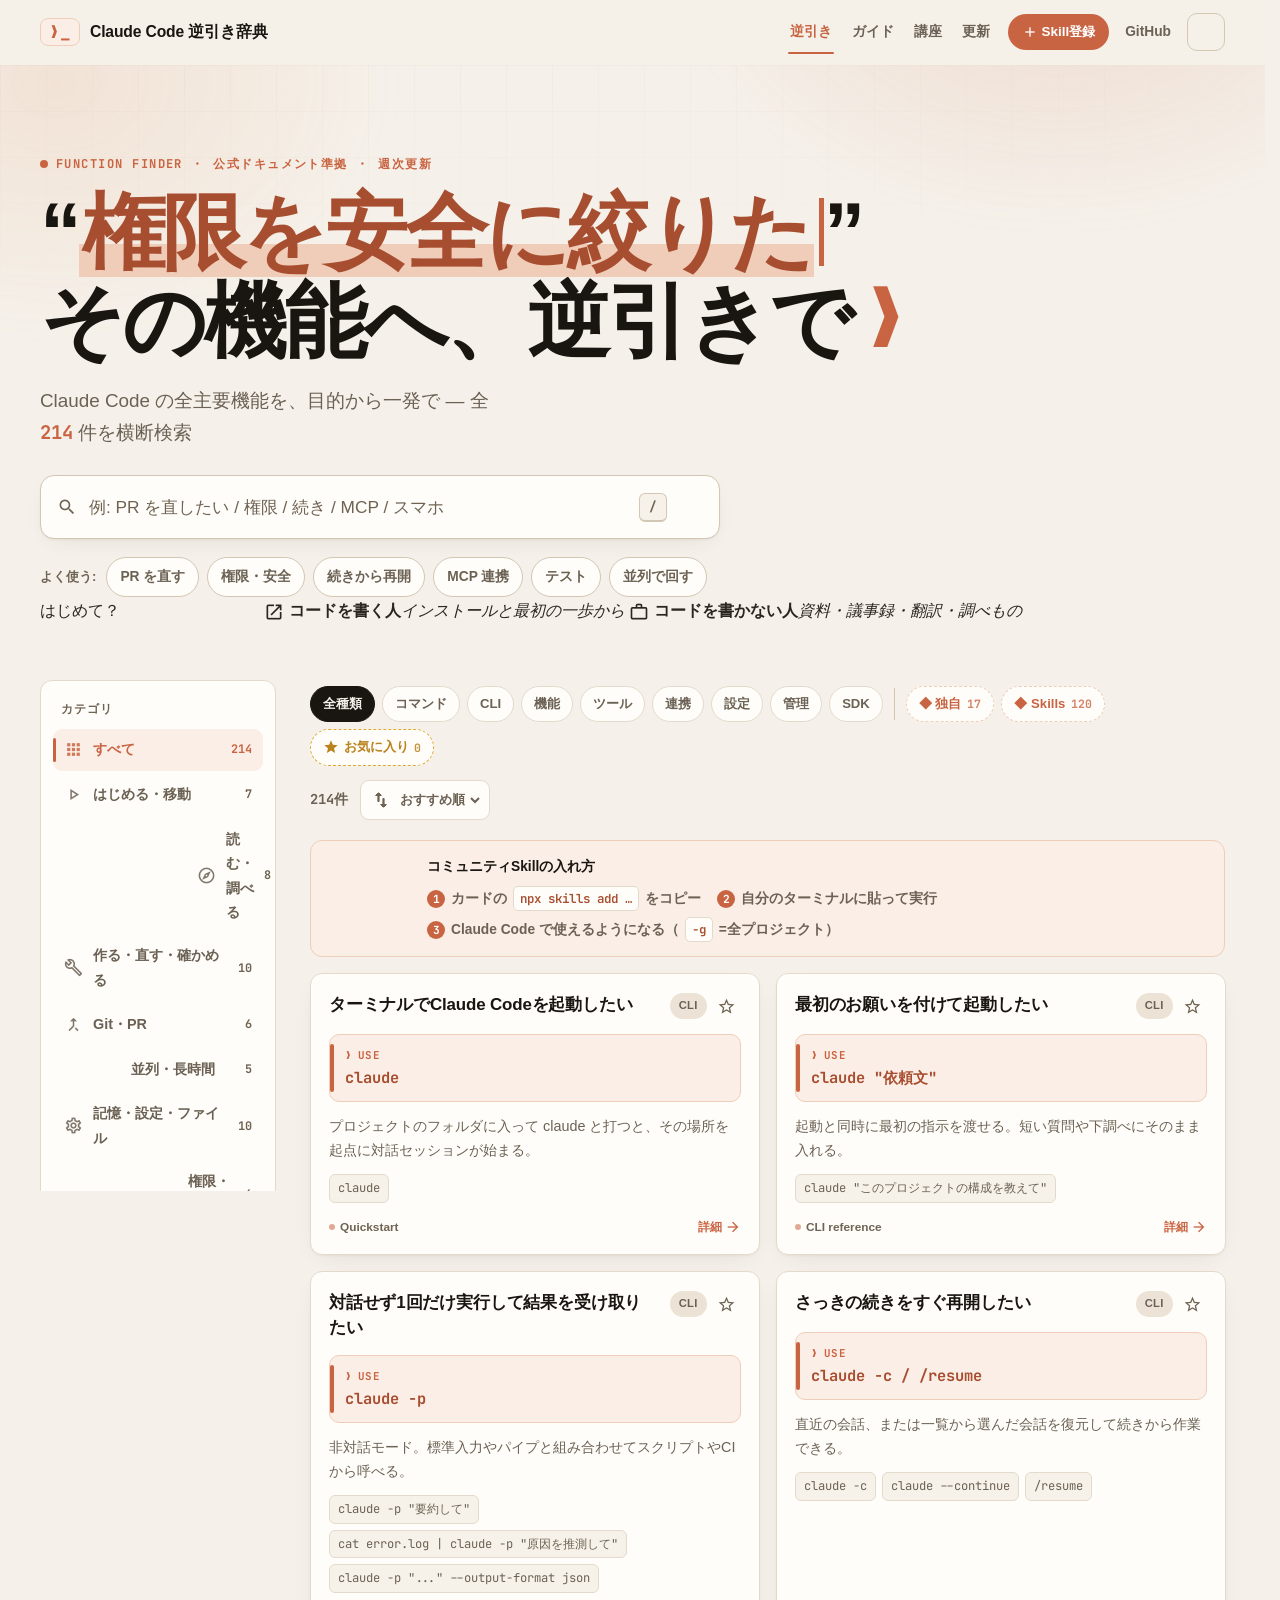
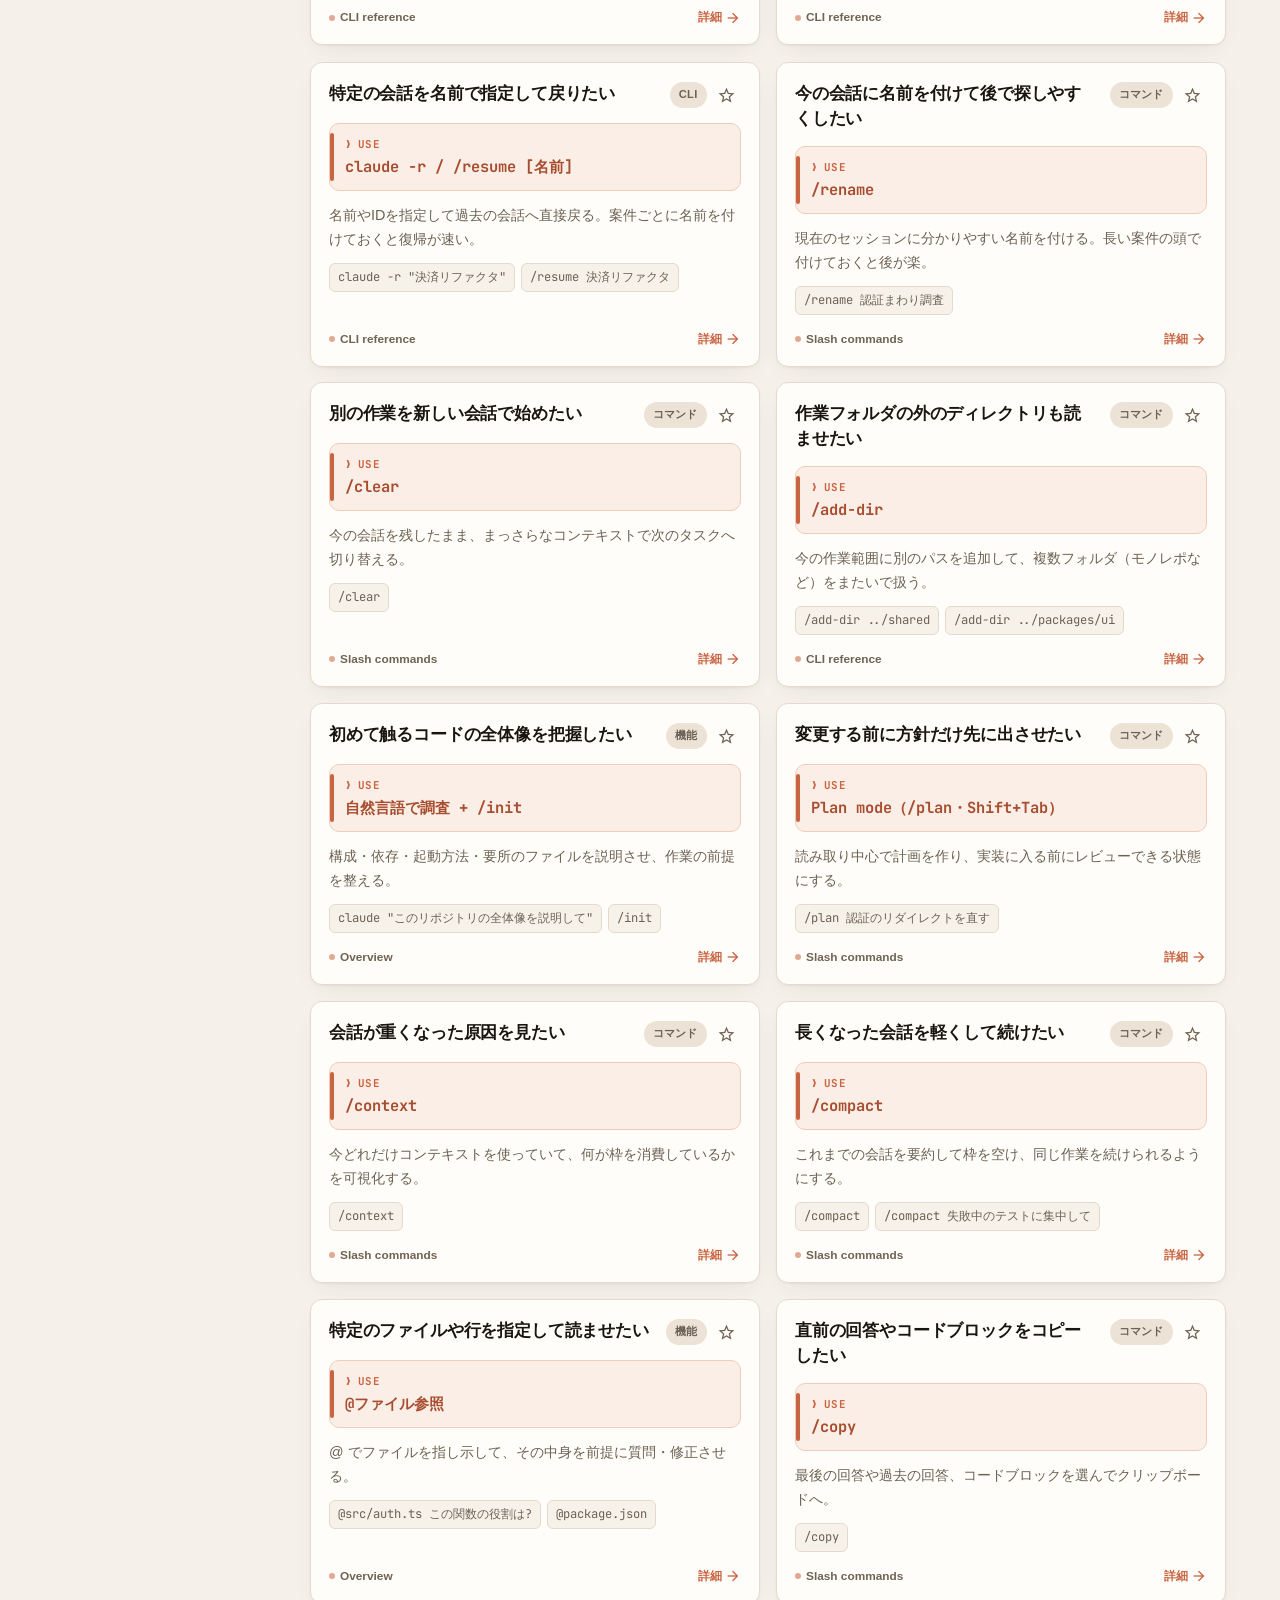
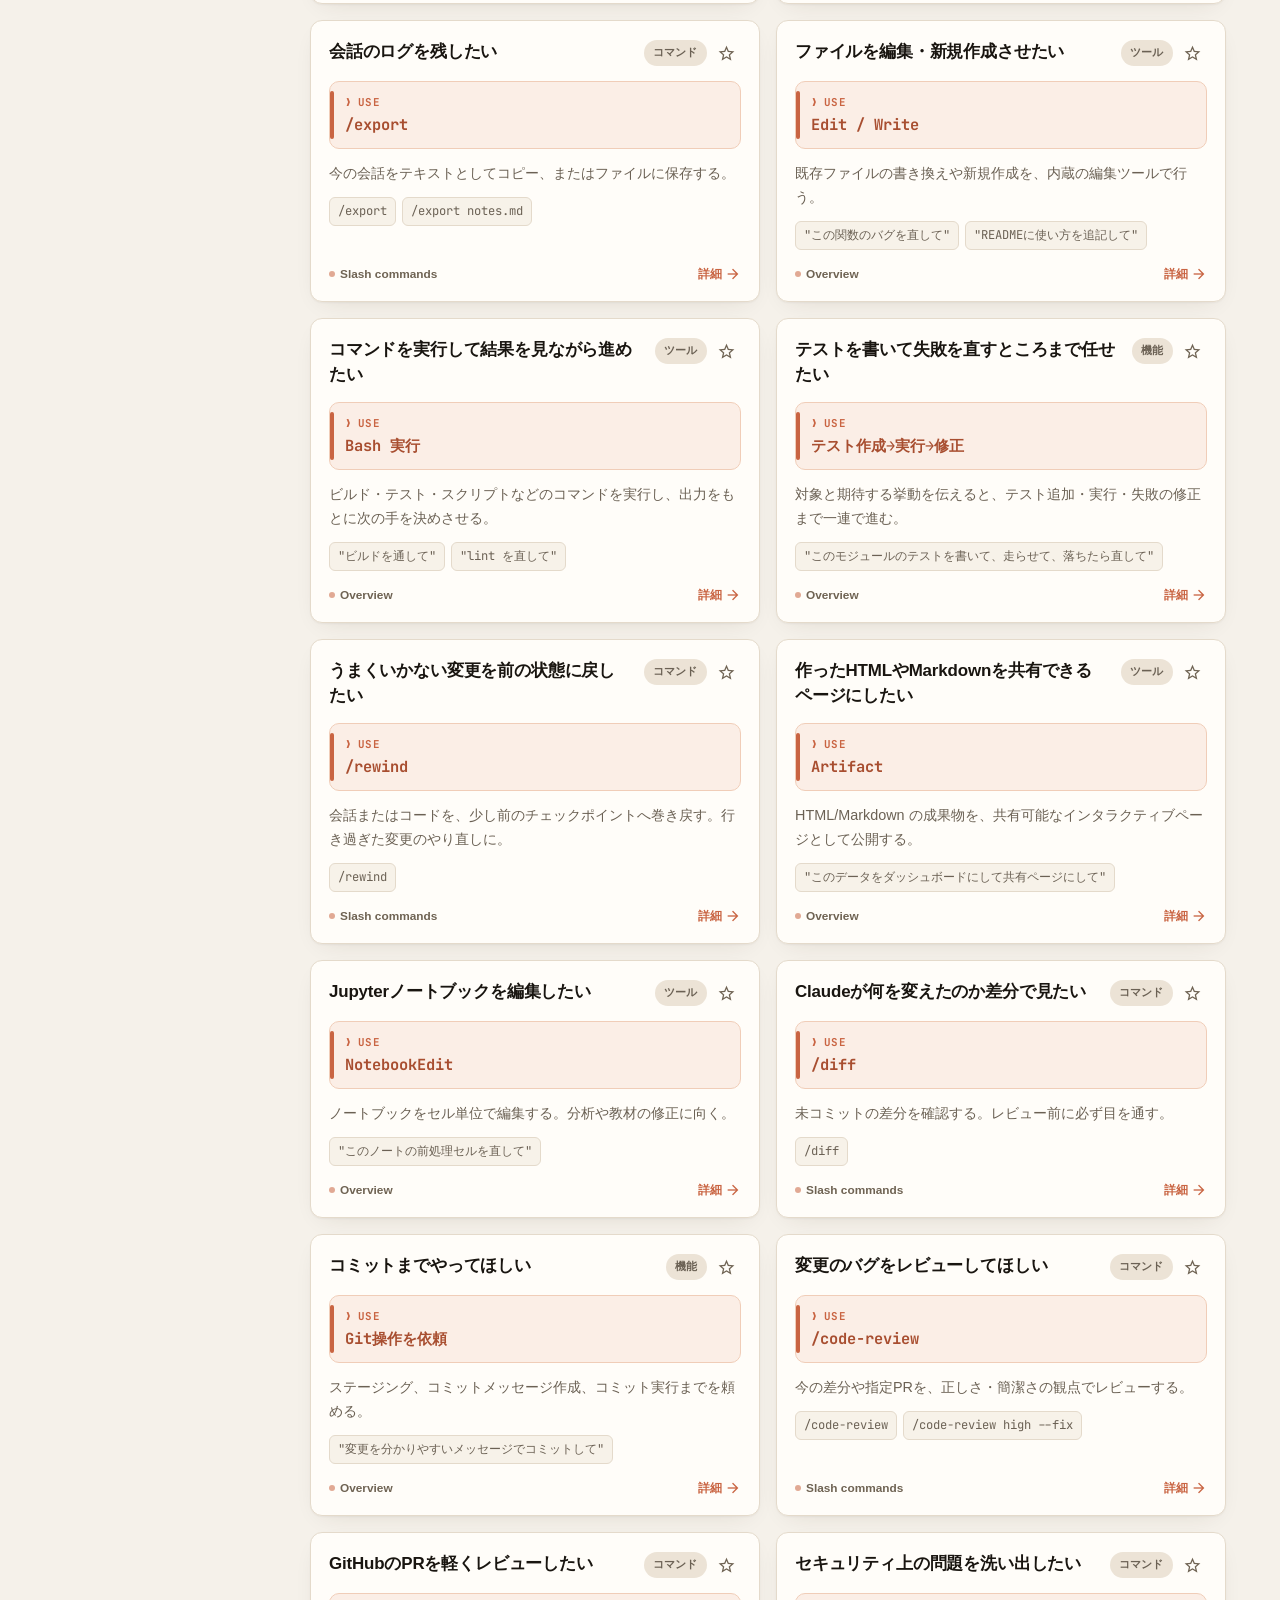
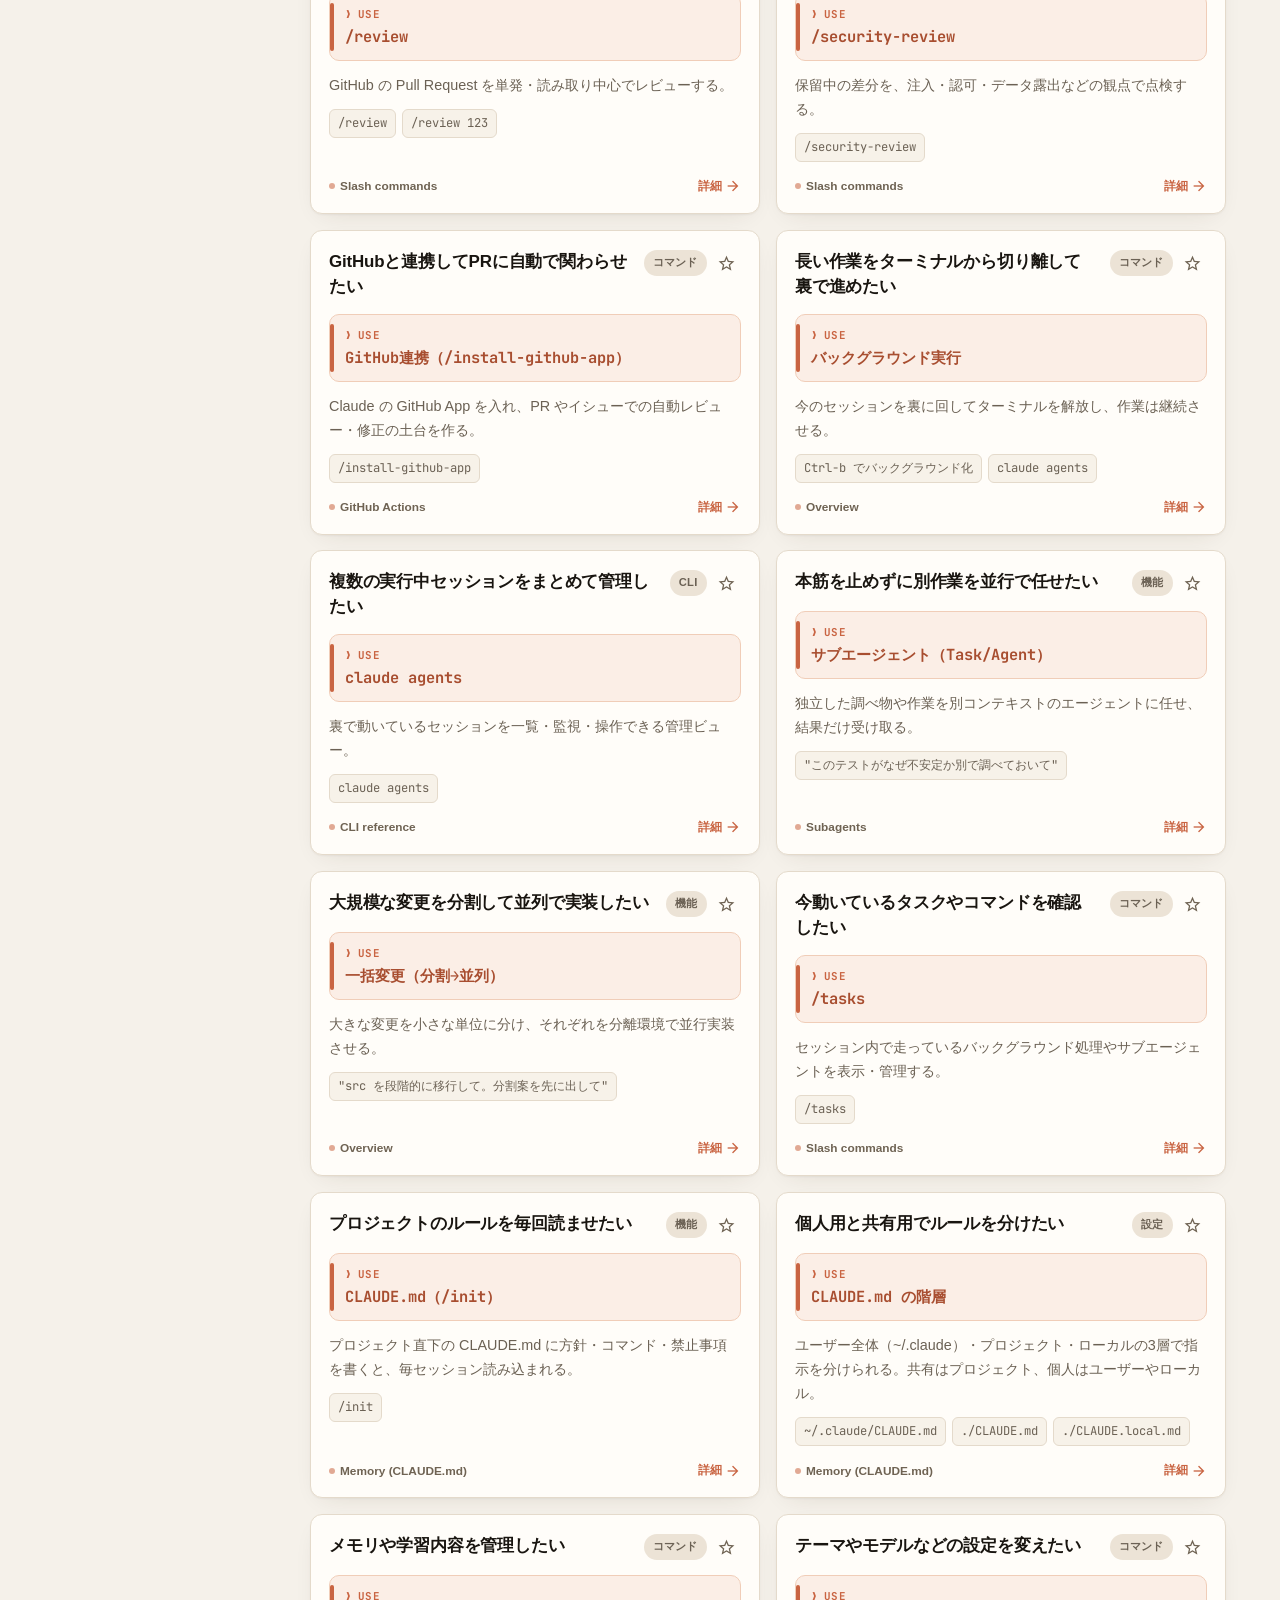
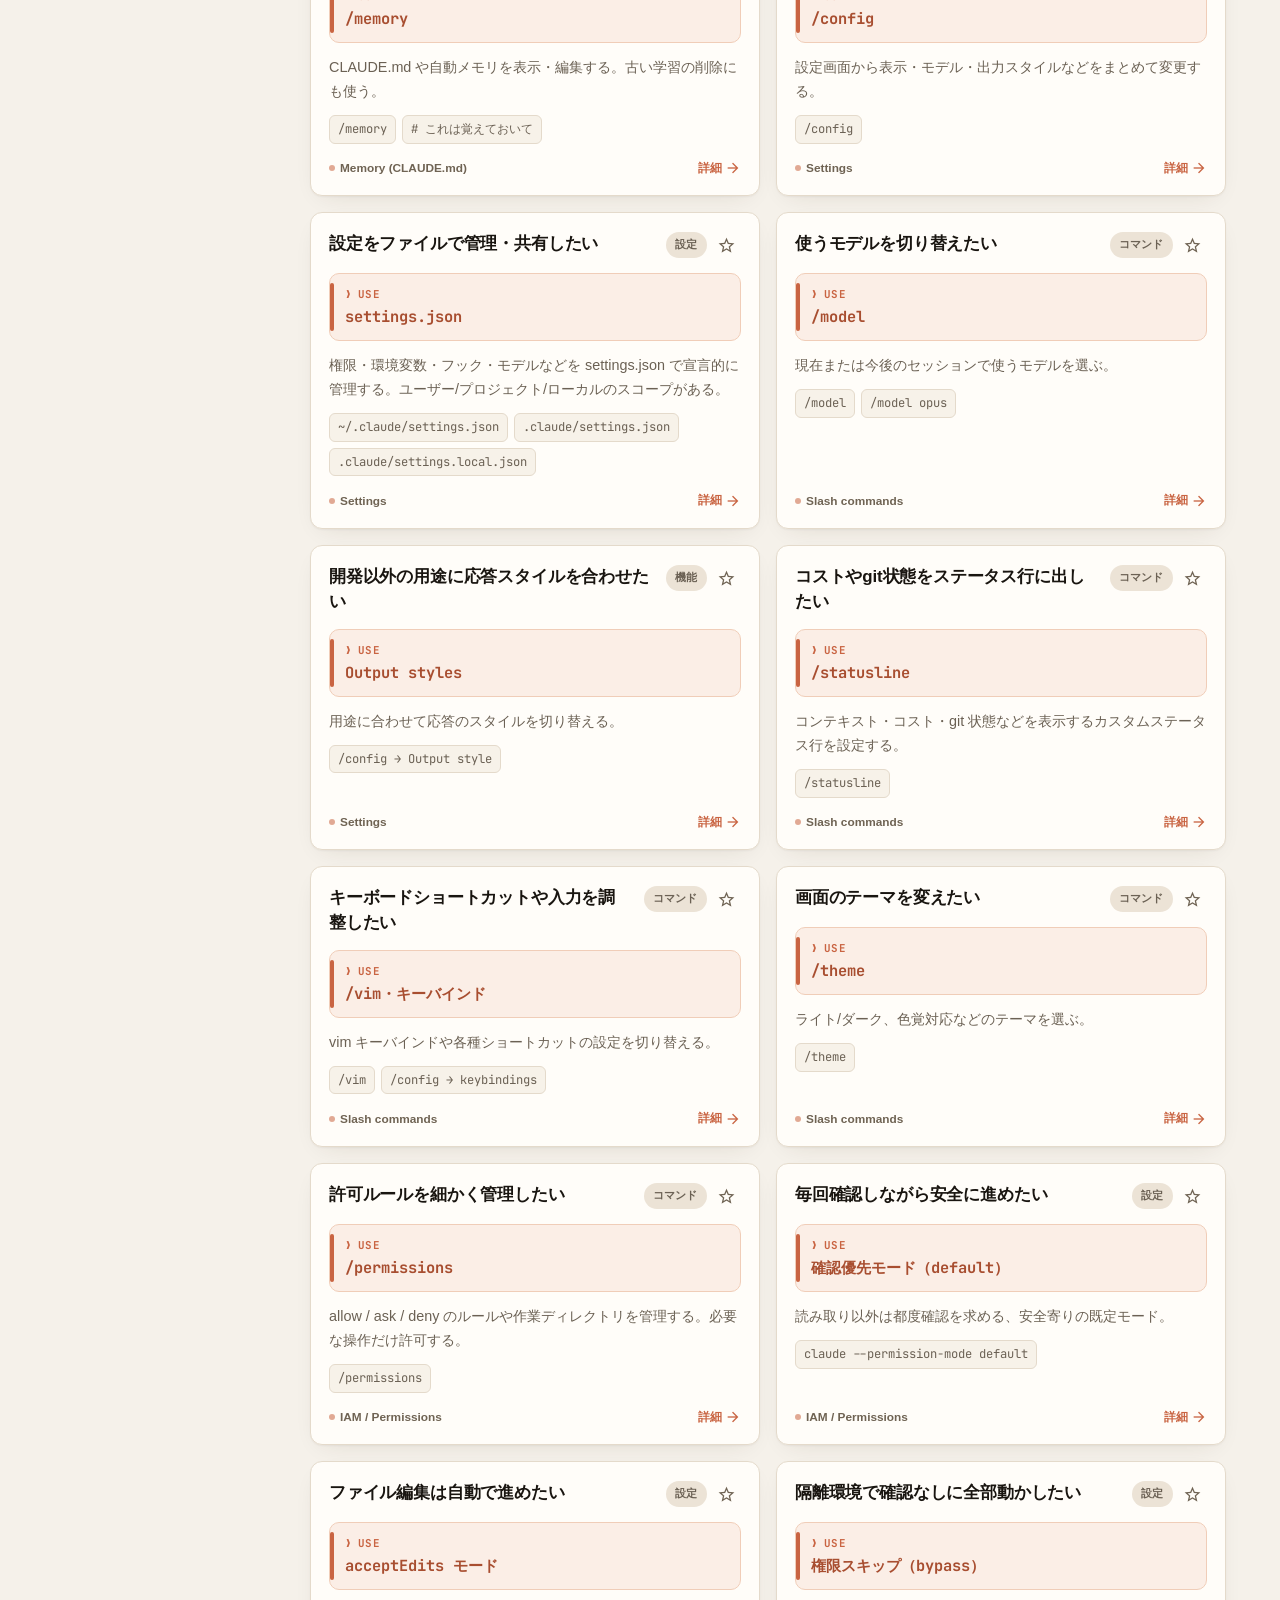
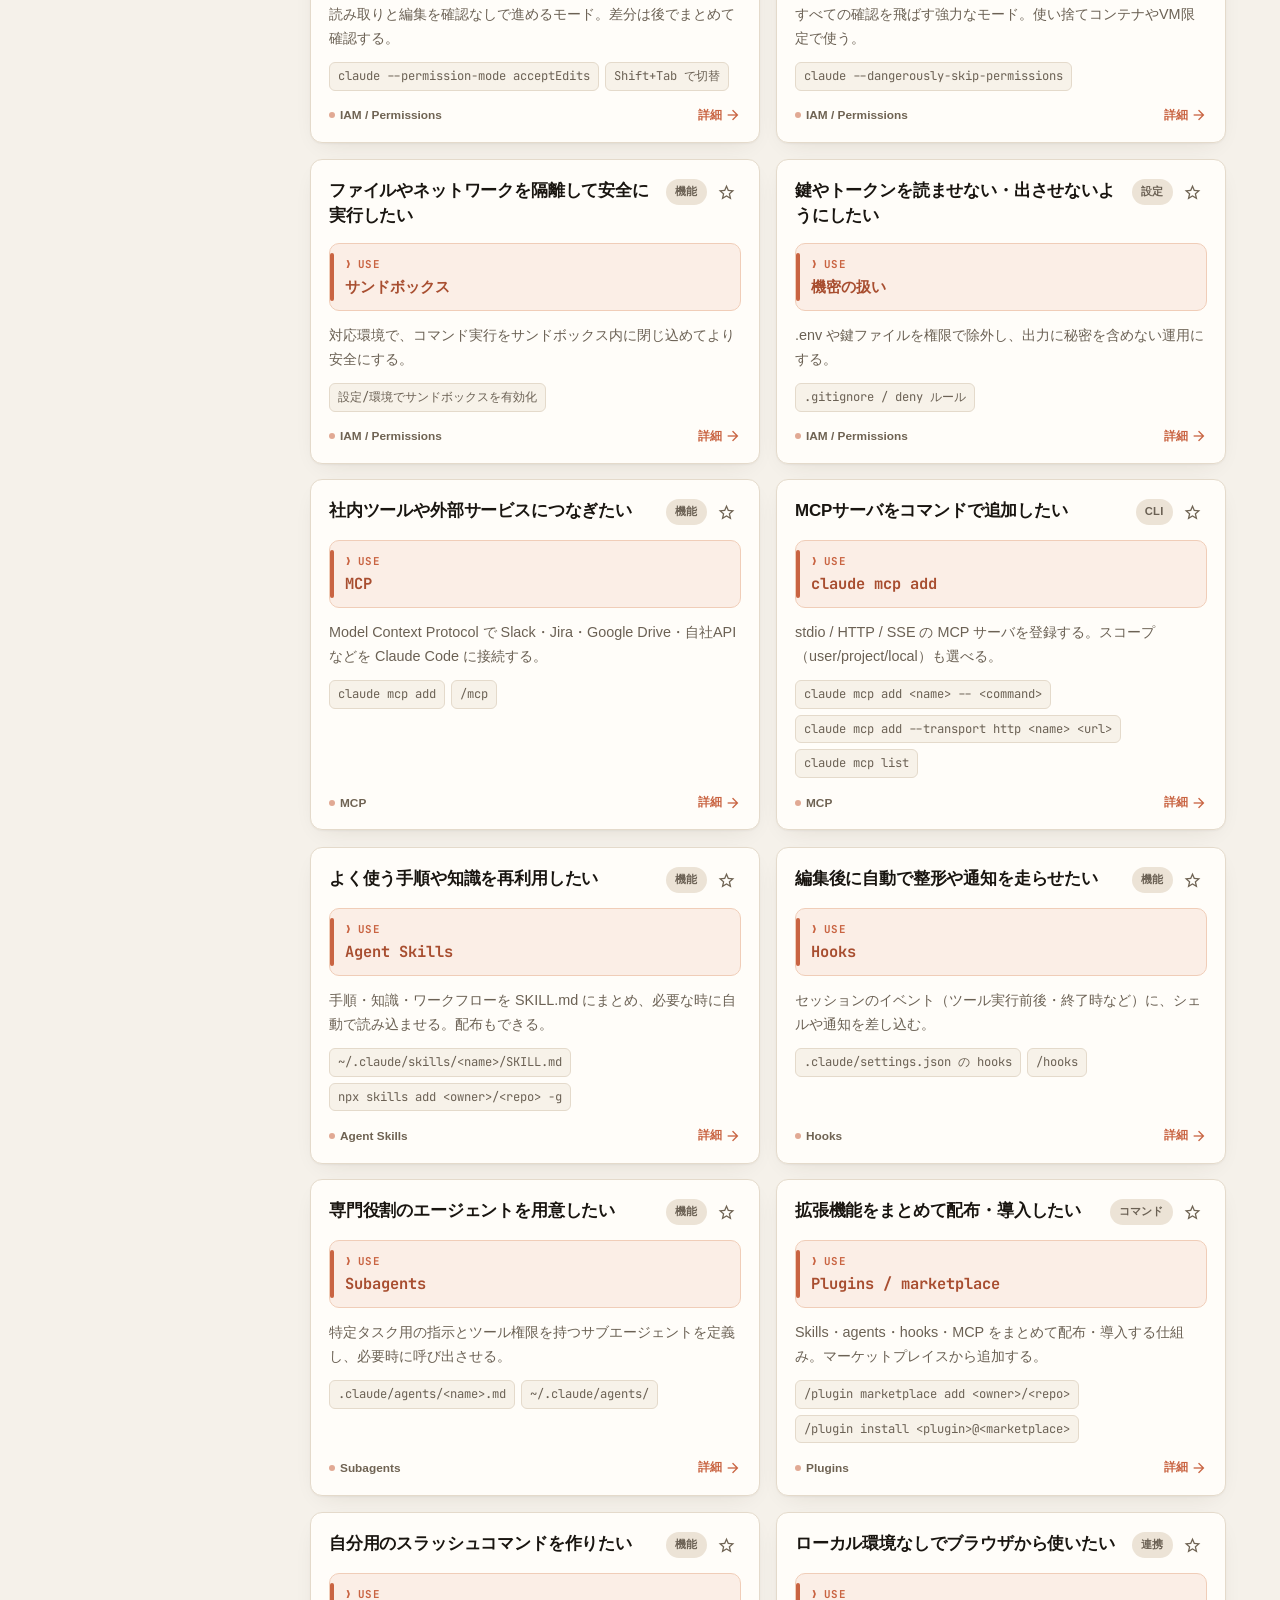
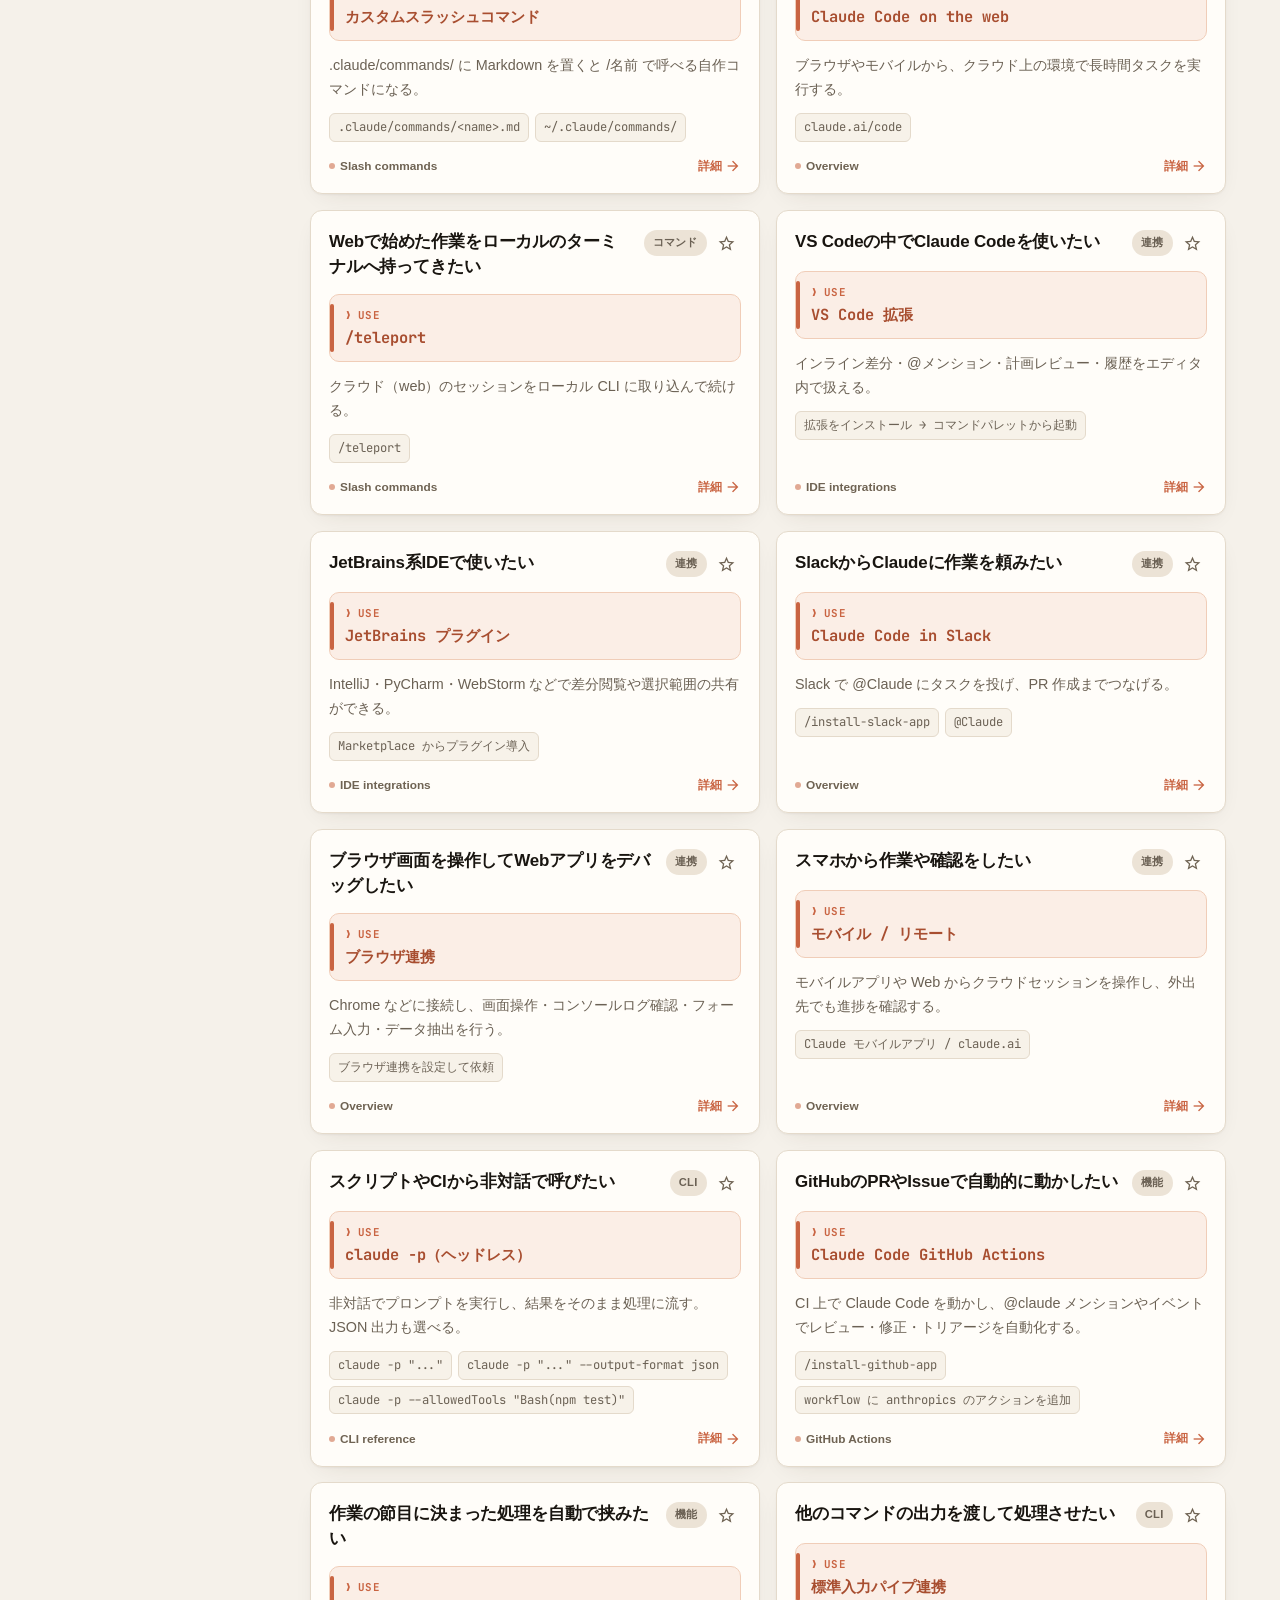
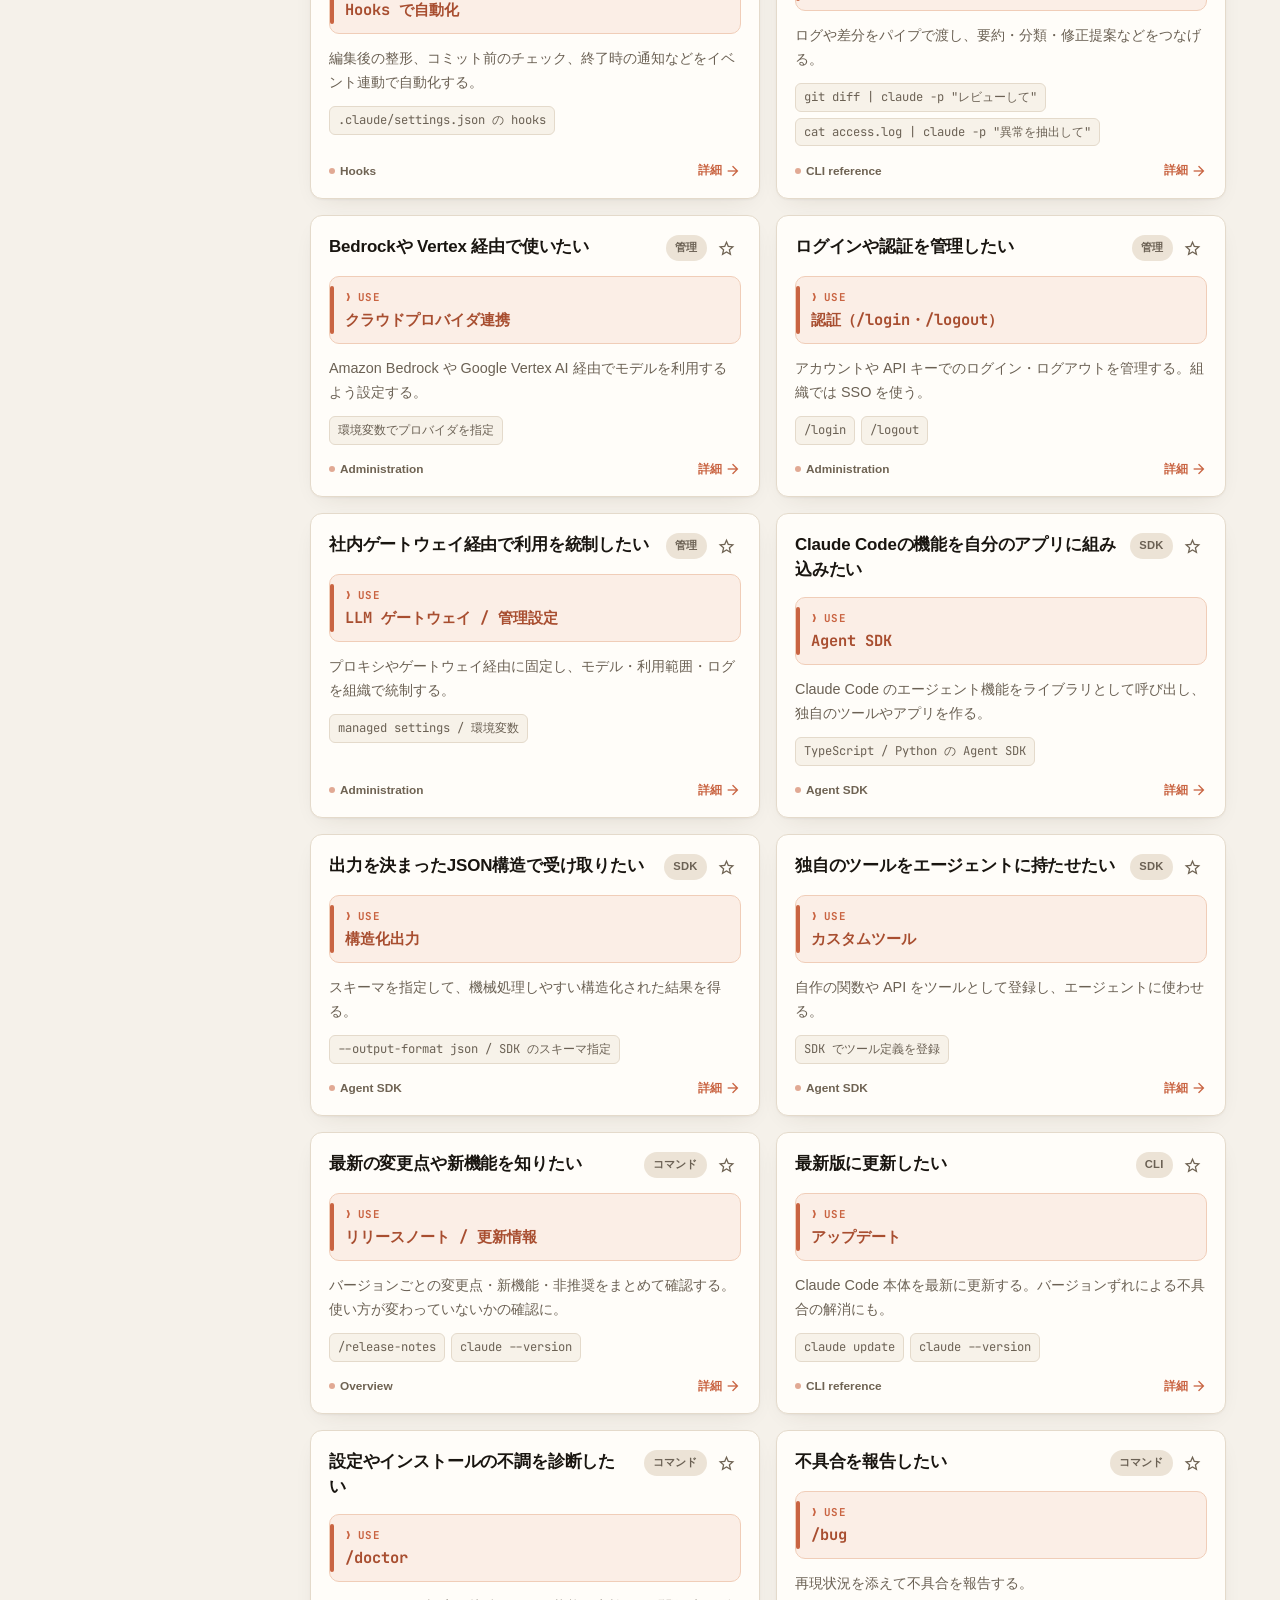
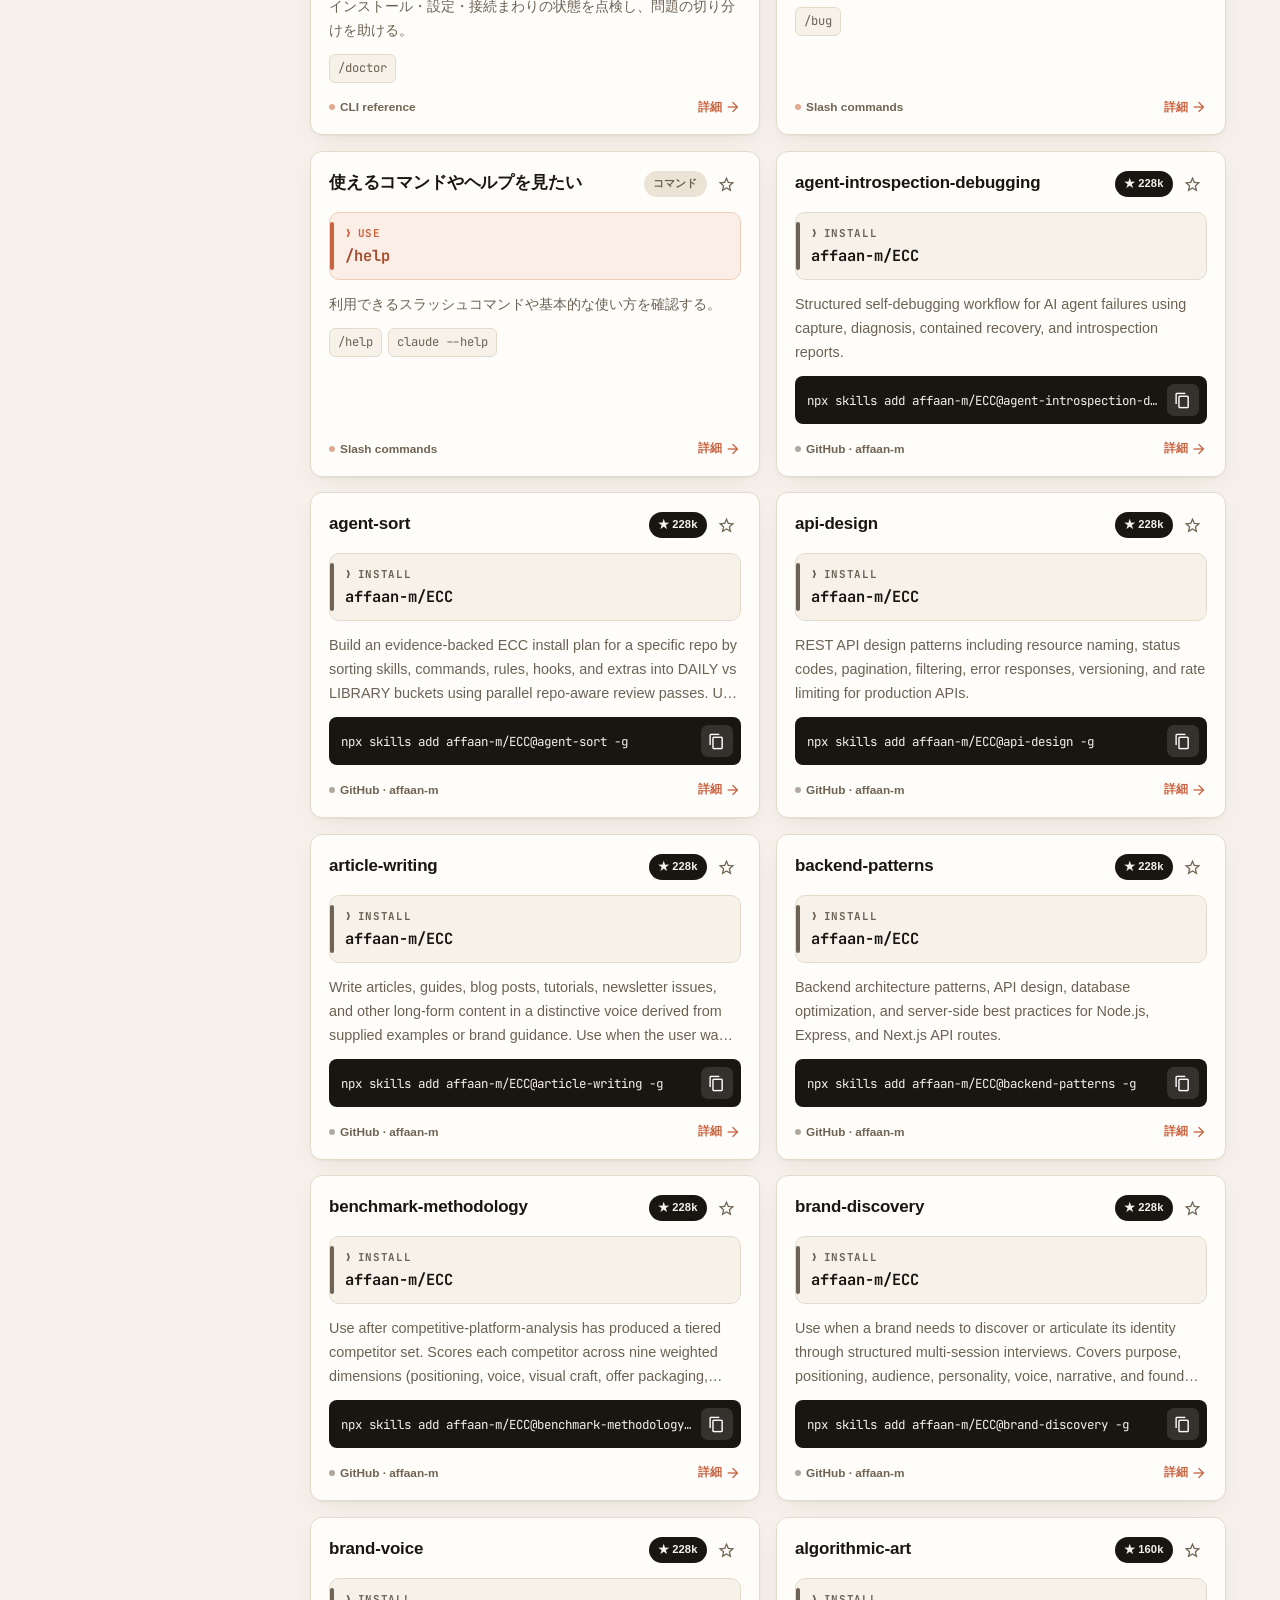
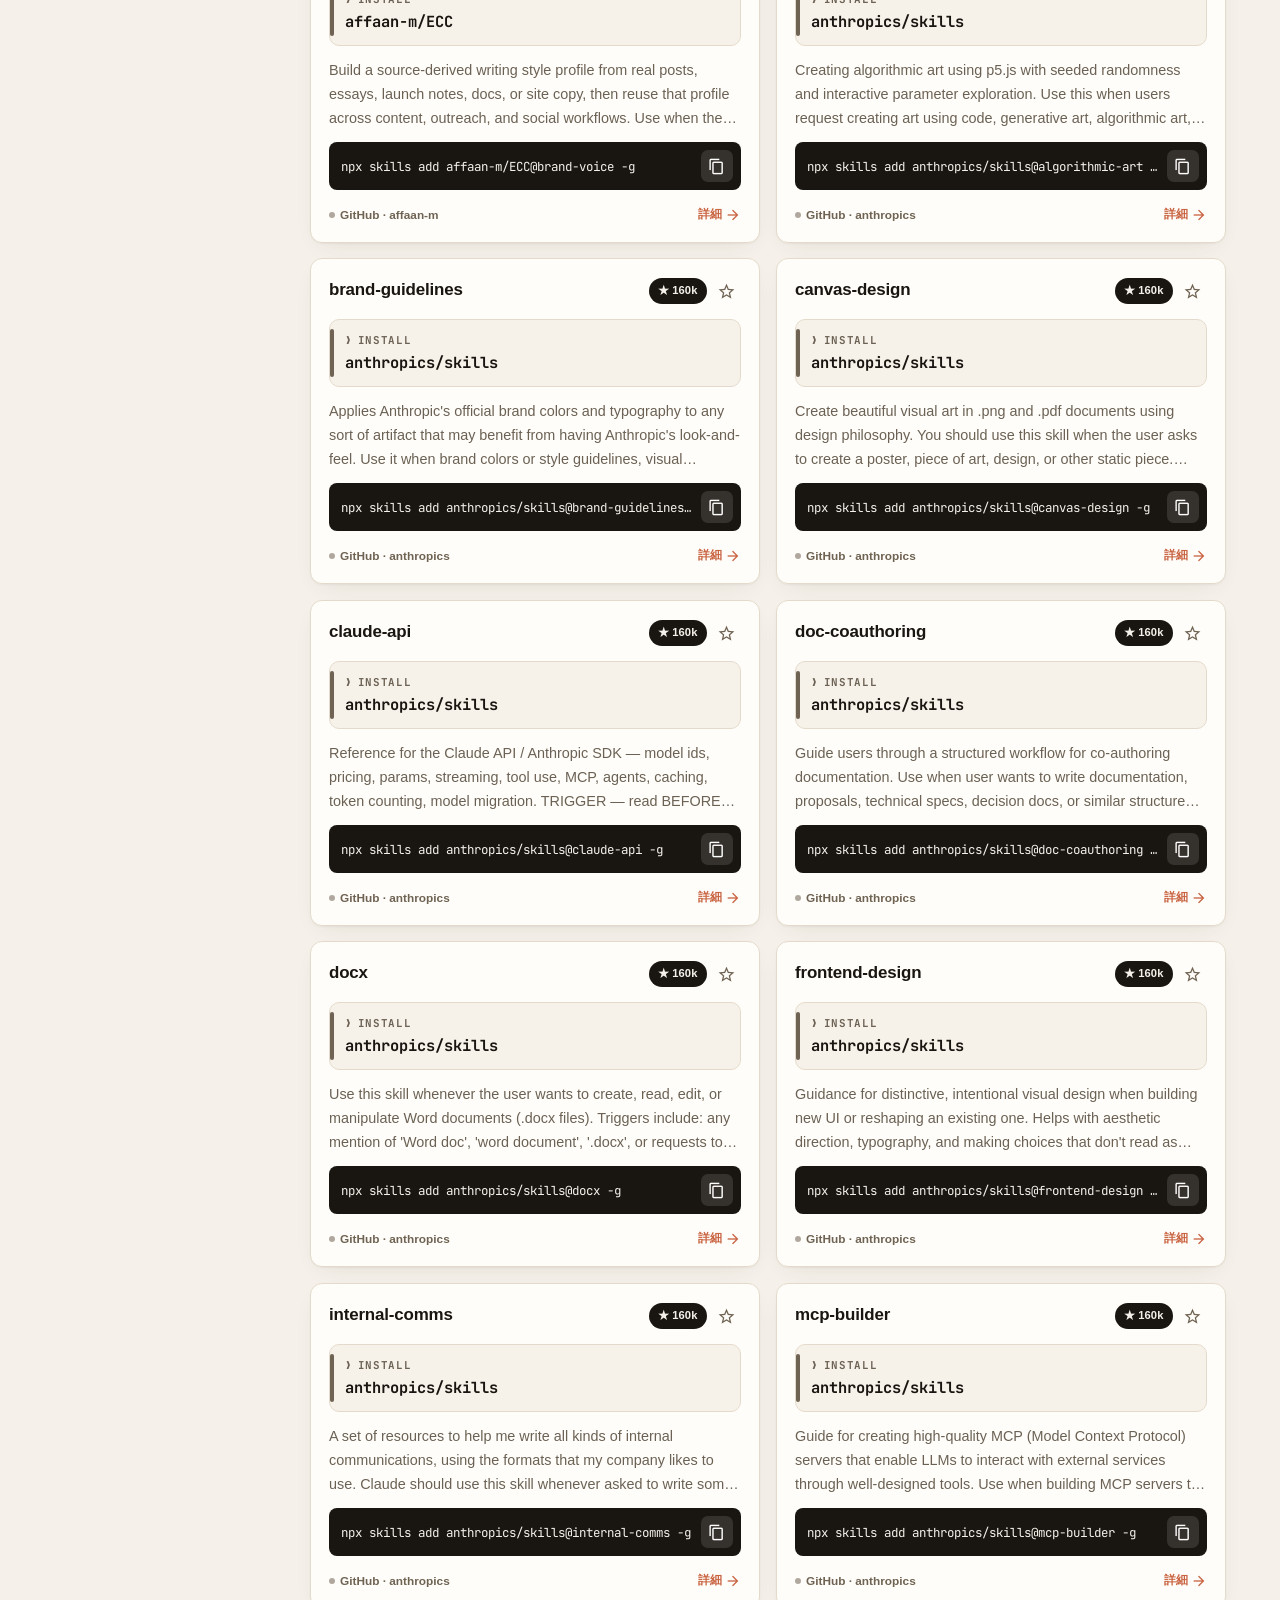
==== site/index.html @ 613df462 "WIP: Claude session 2026-07-12_09:56" ====
<!DOCTYPE html>
<html lang="ja" data-theme="light">
<head>
<meta charset="UTF-8">
<meta name="viewport" content="width=device-width, initial-scale=1.0">
<title>Claude Code 機能逆引き辞典</title>
<meta name="description" content="Claude Codeでやりたいことから、使うべき機能・コマンド・設定・連携先を逆引きできる日本語辞典。スラッシュコマンド、CLI、権限、MCP、Hooks、Skills、Subagents、Web、Desktop、CI/CDまで網羅。">
<meta name="robots" content="index,follow,max-image-preview:large">
<meta name="author" content="ry071702-prog">
<meta name="keywords" content="Claude Code,Claude Code 機能,Claude Code 逆引き,Claude Code コマンド,Claude Code slash commands,Claude Code MCP,Claude Code hooks,Claude Code skills">
<link rel="canonical" href="https://claude-code-finder.pages.dev/">
<meta property="og:type" content="website">
<meta property="og:site_name" content="Claude Code 逆引き辞典">
<meta property="og:url" content="https://claude-code-finder.pages.dev/">
<meta property="og:title" content="Claude Code 機能逆引き辞典">
<meta property="og:description" content="〜がしたい → 〜機能。Claude Codeの全主要機能を日本語で逆引き＋コミュニティSkills。">
<meta property="og:image" content="https://claude-code-finder.pages.dev/og.png">
<meta property="og:image:width" content="1200">
<meta property="og:image:height" content="630">
<meta name="twitter:card" content="summary_large_image">
<meta name="twitter:image" content="https://claude-code-finder.pages.dev/og.png">
<link rel="icon" href="favicon.svg" type="image/svg+xml">
<link rel="manifest" href="/manifest.webmanifest">
<link rel="apple-touch-icon" href="/apple-touch-icon.png">
<meta name="mobile-web-app-capable" content="yes">
<meta name="apple-mobile-web-app-capable" content="yes">
<meta name="apple-mobile-web-app-title" content="逆引き辞典">
<meta name="theme-color" content="#f5f1ea" media="(prefers-color-scheme: light)">
<meta name="theme-color" content="#15120e" media="(prefers-color-scheme: dark)">
<link rel="preconnect" href="https://fonts.googleapis.com">
<link rel="preconnect" href="https://fonts.gstatic.com" crossorigin>
<link href="https://fonts.googleapis.com/icon?family=Material+Icons+Outlined" rel="stylesheet">
<link href="https://fonts.googleapis.com/css2?family=JetBrains+Mono:wght@400;500;700&display=swap" rel="stylesheet">
<link rel="stylesheet" href="css/style.css">
<script type="application/ld+json">
{
  "@context": "https://schema.org",
  "@type": "WebSite",
  "name": "Claude Code 逆引き辞典",
  "url": "https://claude-code-finder.pages.dev/",
  "description": "目的から Claude Code の機能・コマンド・設定・連携・Skill を逆引きできる日本語辞典",
  "inLanguage": "ja",
  "potentialAction": {
    "@type": "SearchAction",
    "target": { "@type": "EntryPoint", "urlTemplate": "https://claude-code-finder.pages.dev/?q={search_term_string}" },
    "query-input": "required name=search_term_string"
  }
}
</script>
<script>
  // フラッシュ回避: 描画前にテーマ確定
  (function(){try{var t=localStorage.getItem('ccf-theme');if(!t)t=matchMedia('(prefers-color-scheme: dark)').matches?'dark':'light';document.documentElement.dataset.theme=t;}catch(e){}})();
</script>
</head>
<body>
<a class="skip-link" href="#finderTitle">本文へ移動</a>

<header class="site-header">
  <div class="header-inner">
    <a href="index.html" class="header-logo" aria-label="Claude Code 逆引き辞典">
      <span class="brand-mark" aria-hidden="true">❯_</span>
      <span class="brand-name">Claude Code 逆引き辞典</span>
    </a>
    <input type="checkbox" id="navToggle" class="nav-cb" hidden>
    <label for="navToggle" class="nav-burger" aria-label="メニューを開閉">
      <span class="material-icons-outlined burger-open" aria-hidden="true">menu</span>
      <span class="material-icons-outlined burger-close" aria-hidden="true">close</span>
    </label>
    <nav class="header-nav" aria-label="サイト内ナビ">
      <a href="index.html" class="nav-tab" aria-current="page">逆引き</a>
      <a href="guide.html" class="nav-tab">ガイド</a>
      <a href="academy.html" class="nav-tab">講座</a>
      <a href="updates.html" class="nav-tab">更新</a>
      <button id="headerSubmit" class="nav-cta" type="button"><span class="material-icons-outlined" aria-hidden="true">add</span>Skill登録</button>
      <a class="nav-ext" href="https://github.com/ry071702-prog/claude-code-finder" target="_blank" rel="noopener noreferrer">GitHub</a>
      <button id="themeToggle" class="theme-toggle" type="button" aria-label="テーマ切替" title="テーマ切替">
        <span class="material-icons-outlined icon-dark" aria-hidden="true">dark_mode</span>
        <span class="material-icons-outlined icon-light" aria-hidden="true">light_mode</span>
      </button>
    </nav>
  </div>
</header>

<section class="hero" aria-labelledby="heroHeading">
  <div class="hero-inner">
    <p class="hero-kicker"><span class="kicker-dot" aria-hidden="true"></span>Function Finder ・ 公式ドキュメント準拠 ・ 週次更新</p>
    <h1 id="heroHeading" class="hero-title">
      <span class="hero-line1">“<span class="rotator"><span class="rotator-in" id="rotator">PRを直したい</span><span class="caret" aria-hidden="true"></span></span>”</span>
      <span class="hero-line2">その機能へ、逆引きで<span class="hero-arrow" aria-hidden="true">❯</span></span>
    </h1>
    <p class="hero-sub">Claude Code の全主要機能を、目的から一発で — 全 <b id="heroCount" data-count="0">0</b> 件を横断検索</p>

    <div class="hero-search">
      <span class="material-icons-outlined search-ic" aria-hidden="true">search</span>
      <span class="search-prompt" aria-hidden="true">❯</span>
      <input id="searchInput" type="search" placeholder="例: PR を直したい / 権限 / 続き / MCP / スマホ" autocomplete="off" aria-label="機能を検索" aria-describedby="resultCount">
      <kbd aria-hidden="true">/</kbd>
      <button id="clearButton" class="clear-btn" type="button" aria-label="検索をクリア"><span class="material-icons-outlined" aria-hidden="true">close</span></button>
    </div>

    <div class="hero-examples" aria-label="検索例">
      <span class="ex-label">よく使う:</span>
      <button type="button" class="ex-chip" data-q="PR">PR を直す</button>
      <button type="button" class="ex-chip" data-q="権限">権限・安全</button>
      <button type="button" class="ex-chip" data-q="続き">続きから再開</button>
      <button type="button" class="ex-chip" data-q="MCP">MCP 連携</button>
      <button type="button" class="ex-chip" data-q="テスト">テスト</button>
      <button type="button" class="ex-chip" data-q="並列">並列で回す</button>
    </div>

    <div class="hero-roles">
      <span class="roles-label">はじめて？</span>
      <button type="button" class="role-chip" data-role-cat="start">
        <span class="material-icons-outlined" aria-hidden="true">rocket_launch</span>
        <span class="role-text"><b>コードを書く人</b><em>インストールと最初の一歩から</em></span>
      </button>
      <button type="button" class="role-chip is-cowork" data-role-cat="cowork">
        <span class="material-icons-outlined" aria-hidden="true">work_outline</span>
        <span class="role-text"><b>コードを書かない人</b><em>資料・議事録・翻訳・調べもの</em></span>
      </button>
    </div>
  </div>
</section>

<main id="main" class="page-shell">
  <aside class="sidebar" aria-label="カテゴリ">
    <div class="sidebar-box">
      <div class="sidebar-title">カテゴリ</div>
      <nav id="categoryNav" class="category-nav"></nav>
    </div>
  </aside>

  <section class="content">
    <div class="controls">
      <div class="quick-filters" id="quickFilters" aria-label="種類フィルタ"></div>
      <div class="controls-right">
        <span id="resultCount" class="result-count" role="status" aria-live="polite">0件</span>
        <label class="sort-wrap">
          <span class="material-icons-outlined" aria-hidden="true">swap_vert</span>
          <select id="sortSelect" aria-label="並び替え">
            <option value="priority">おすすめ順</option>
            <option value="category">カテゴリ順</option>
            <option value="name">機能名順</option>
          </select>
        </label>
      </div>
    </div>

    <section class="finder" aria-labelledby="finderTitle">
      <h2 id="finderTitle" class="visually-hidden">検索結果</h2>
      <div id="skillsHelp" class="skills-help" hidden>
        <span class="material-icons-outlined" aria-hidden="true">bolt</span>
        <div class="sh-steps">
          <b>コミュニティSkillの入れ方</b>
          <span><em>1</em> カードの <code>npx skills add …</code> をコピー</span>
          <span><em>2</em> 自分のターミナルに貼って実行</span>
          <span><em>3</em> Claude Code で使えるようになる（<code>-g</code>=全プロジェクト）</span>
        </div>
      </div>
      <div id="cards" class="card-grid" role="list"></div>
      <div id="emptyState" class="empty-state" hidden>
        <span class="material-icons-outlined" aria-hidden="true">search_off</span>
        <p>該当なし — 言い換えて検索してみてください</p>
      </div>
    </section>

    <section class="map-section" aria-labelledby="mapTitle">
      <div class="section-head">
        <p class="section-kicker">Coverage Map</p>
        <h2 id="mapTitle">機能カテゴリの全体像</h2>
      </div>
      <div id="coverageMap" class="coverage-grid"></div>
    </section>

    <section class="explore-section" aria-labelledby="exploreTitle">
      <div class="section-head">
        <p class="section-kicker">Explore More</p>
        <h2 id="exploreTitle">辞典の先へ — 読んで学ぶ</h2>
      </div>
      <div class="bento-explore">
        <a href="guide.html" class="bento-tile bento-lg">
          <span class="bento-ic material-icons-outlined" aria-hidden="true">menu_book</span>
          <div class="bento-body">
            <h3>ガイド<span class="bento-arrow" aria-hidden="true">❯</span></h3>
            <p>基本 / コマンド / 設定 / 連携 / 拡張 まで、目的別に通して読める本文集。逆引きの各項目を体系立てて理解したい時に。</p>
          </div>
          <span class="bento-count" data-explore="guide">—</span>
        </a>
        <a href="academy.html" class="bento-tile">
          <span class="bento-ic material-icons-outlined" aria-hidden="true">school</span>
          <div class="bento-body">
            <h3>講座<span class="bento-arrow" aria-hidden="true">❯</span></h3>
            <p>入門→中級→上級の3コースで、手を動かしながら学ぶ。進捗も記録。</p>
          </div>
          <span class="bento-count" data-explore="academy">3 コース</span>
        </a>
        <a href="updates.html" class="bento-tile">
          <span class="bento-ic material-icons-outlined" aria-hidden="true">bolt</span>
          <div class="bento-body">
            <h3>更新<span class="bento-arrow" aria-hidden="true">❯</span></h3>
            <p>主要な新機能ハイライト＋公式CHANGELOGを毎週自動取得。</p>
          </div>
          <span class="bento-count" data-explore="updates">週次更新</span>
        </a>
      </div>
    </section>

    <section id="sources" class="sources" aria-labelledby="sourcesTitle">
      <div class="section-head">
        <p class="section-kicker">Official Sources</p>
        <h2 id="sourcesTitle">根拠にした公式ページ</h2>
      </div>
      <div id="sourceList" class="source-list"></div>
    </section>

    <section class="submit-cta" aria-labelledby="submitCtaTitle">
      <div class="submit-cta-inner">
        <div>
          <p class="section-kicker">Community</p>
          <h2 id="submitCtaTitle">あなたの Skill を登録申請</h2>
          <p class="submit-cta-sub">GitHub にある Claude Code の Skill を教えてください。人手で確認のうえ「コミュニティSkills」に掲載します（週次で自動更新）</p>
        </div>
        <button id="openSubmit" type="button" class="cta-btn">
          <span class="material-icons-outlined" aria-hidden="true">add</span>Skill を登録
        </button>
      </div>
    </section>
  </section>
</main>

<footer class="site-footer">
  <div class="footer-inner">
    <span class="prompt-mark" aria-hidden="true">❯</span>
    <span>Claude Code 逆引き辞典 ・ 公式ドキュメントを参照して編集 ・ <a href="https://github.com/ry071702-prog/claude-code-finder" target="_blank" rel="noopener noreferrer">GitHub</a></span>
  </div>
</footer>

<div id="modalOverlay" class="modal-overlay" hidden>
  <article class="modal" role="dialog" aria-modal="true" aria-labelledby="modalTitle">
    <header class="modal-header">
      <div class="modal-head-text">
        <p id="modalCategory" class="modal-kicker"></p>
        <h2 id="modalTitle"></h2>
      </div>
      <button id="modalClose" type="button" aria-label="閉じる"><span class="material-icons-outlined" aria-hidden="true">close</span></button>
    </header>
    <div id="modalBody" class="modal-body"></div>
  </article>
</div>

<div id="submitOverlay" class="modal-overlay" hidden>
  <article class="modal submit-modal" role="dialog" aria-modal="true" aria-labelledby="submitTitle">
    <header class="modal-header">
      <div class="modal-head-text">
        <p class="modal-kicker">Community</p>
        <h2 id="submitTitle">Skill を登録申請</h2>
      </div>
      <button id="submitClose" type="button" aria-label="閉じる"><span class="material-icons-outlined" aria-hidden="true">close</span></button>
    </header>
    <div class="modal-body">
      <form id="submitForm" novalidate>
        <label class="fld"><span>GitHub リポジトリ <b>*</b></span>
          <input name="owner_repo" type="text" required placeholder="owner/repo（例: anthropics/skills）" autocomplete="off"></label>
        <label class="fld"><span>Skill 名（任意・repo内で特定する場合）</span>
          <input name="skill_name" type="text" placeholder="例: pdf（英小文字・数字・ハイフン）" autocomplete="off"></label>
        <label class="fld"><span>連絡先（任意・X等）</span>
          <input name="contact" type="text" placeholder="@your_handle など" autocomplete="off"></label>
        <label class="fld"><span>ひとこと（任意・推薦理由）</span>
          <textarea name="note" rows="2" placeholder="どんな時に便利か"></textarea></label>
        <input name="website" type="text" tabindex="-1" autocomplete="off" aria-hidden="true" class="hp-field">
        <p id="submitMsg" class="submit-msg" role="status" aria-live="polite"></p>
        <button type="submit" class="cta-btn" id="submitSend">申請を送信</button>
        <p class="submit-fine">送信内容は人手で確認後に掲載します（skill は任意コード実行のため、提出＝掲載ではありません）</p>
      </form>
    </div>
  </article>
</div>

<script src="js/data.js"></script>
<script src="js/data-custom.js"></script>
<script src="js/data-skills.js"></script>
<script src="js/main.js"></script>
<script src="js/pwa.js"></script>
</body>
</html>
---- site/css/style.css ----
*,*::before,*::after{box-sizing:border-box;margin:0;padding:0}

/* ---------- theme tokens ---------- */
:root{
  --bg:#f5f1ea;
  --bg-tint:#efe8dd;
  --surface:#fffdf9;
  --surface2:#f7f2e9;
  --surface3:#ece3d6;
  --border:#e4dacb;
  --border2:#d3c6b2;
  --ink:#191510;
  --text:#2c2620;
  --text2:#6b6154;
  --text3:#6f6353;
  --accent:#c96442;        /* Claude clay/coral 寄せ */
  --accent2:#a84e30;
  --accent3:#e08a5a;       /* グラデ用ハイライト */
  --accent-soft:#fbeee6;
  --accent-line:#f0cdb8;
  --ring:rgba(201,100,66,.30);
  --shadow:0 1px 2px rgba(60,42,20,.05),0 8px 24px -12px rgba(60,42,20,.14);
  --shadow-lg:0 24px 60px -20px rgba(40,26,10,.34);
  --radius:12px;
  --radius-sm:8px;
  --mono:"JetBrains Mono","SF Mono","Fira Code","Cascadia Code",Consolas,monospace;
  --sans:-apple-system,BlinkMacSystemFont,"Segoe UI","Hiragino Sans","Noto Sans JP",sans-serif;
  --maxw:1280px;
}
:root[data-theme="dark"]{
  --bg:#15120e;
  --bg-tint:#1b1712;
  --surface:#211c16;
  --surface2:#1b1712;
  --surface3:#2c2519;
  --border:#33291d;
  --border2:#463a29;
  --ink:#f3ece0;
  --text:#e9e0d2;
  --text2:#b3a793;
  --text3:#a89c85;
  --accent:#e88a5e;        /* Claude coral (dark) */
  --accent2:#f2a985;
  --accent3:#c96442;
  --accent-soft:#2c1e15;
  --accent-line:#4d3623;
  --ring:rgba(232,138,94,.34);
  --shadow:0 1px 2px rgba(0,0,0,.35),0 10px 30px -14px rgba(0,0,0,.6);
  --shadow-lg:0 30px 70px -22px rgba(0,0,0,.72);
}

html{scroll-behavior:smooth;font-size:16px;scrollbar-gutter:stable}
body{font-family:var(--sans);background:var(--bg);color:var(--text);line-height:1.7;-webkit-font-smoothing:antialiased;text-rendering:optimizeLegibility;overflow-x:hidden}
button,input,select{font:inherit;color:inherit}
button{cursor:pointer;background:none;border:none}
a{color:var(--accent);text-decoration:none}
a:hover{text-decoration:underline}
b,strong{font-weight:700}
.visually-hidden{position:absolute;width:1px;height:1px;overflow:hidden;clip:rect(0 0 0 0);white-space:nowrap}
.material-icons-outlined{font-size:20px;vertical-align:middle;line-height:1}
.prompt-mark{font-family:var(--mono);color:var(--accent);font-weight:700}
.skip-link{position:absolute;left:16px;top:-80px;z-index:200;background:var(--accent);color:#fff;padding:10px 14px;border-radius:var(--radius-sm);font-weight:700}
.skip-link:focus{top:16px}
*:focus-visible{outline:3px solid var(--ring);outline-offset:2px;border-radius:4px}

/* ---------- header ---------- */
.site-header{position:sticky;top:0;z-index:100;background:color-mix(in srgb,var(--bg) 82%,transparent);-webkit-backdrop-filter:blur(16px) saturate(1.4);backdrop-filter:blur(16px) saturate(1.4);border-bottom:1px solid transparent;padding:0 clamp(16px,4vw,40px);transition:border-color .25s,box-shadow .25s,background .25s}
.site-header.scrolled{border-bottom-color:var(--border);box-shadow:0 6px 24px -18px rgba(40,26,10,.5);background:color-mix(in srgb,var(--bg) 90%,transparent)}
.header-inner{position:relative;max-width:var(--maxw);margin:0 auto;display:flex;align-items:center;height:64px;gap:20px;transition:height .25s}
.nav-burger{display:none;place-items:center;width:42px;height:42px;border:1px solid var(--border2);border-radius:10px;color:var(--text2);cursor:pointer;flex:none}
.nav-burger .material-icons-outlined{font-size:24px}
.nav-burger .burger-close{display:none}
.nav-cb:checked ~ .nav-burger .burger-open{display:none}
.nav-cb:checked ~ .nav-burger .burger-close{display:block}
.site-header.scrolled .header-inner{height:56px}
.header-logo{display:flex;align-items:center;gap:10px;margin-right:auto;text-decoration:none}
.header-logo:hover{text-decoration:none}
.brand-mark{font-family:var(--mono);font-weight:700;font-size:1.1rem;color:var(--accent);
  background:var(--accent-soft);border:1px solid var(--accent-line);border-radius:8px;padding:2px 8px;line-height:1.2}
.brand-name{font-size:.98rem;font-weight:800;letter-spacing:-.01em;white-space:nowrap;color:var(--ink)}
.header-nav{display:flex;align-items:center;gap:16px}
.header-nav a{font-size:.86rem;color:var(--text2);font-weight:700;white-space:nowrap}
.header-nav a:hover{color:var(--accent);text-decoration:none}
.header-nav-cta{color:var(--accent)!important}
.theme-toggle{display:grid;place-items:center;width:38px;height:38px;border:1px solid var(--border2);border-radius:10px;color:var(--text2)}
.theme-toggle:hover{border-color:var(--accent);color:var(--accent)}
.theme-toggle .icon-light{display:none}
.theme-toggle .icon-dark{display:block}
:root[data-theme="dark"] .theme-toggle .icon-light{display:block}
:root[data-theme="dark"] .theme-toggle .icon-dark{display:none}

/* ---------- hero ---------- */
.hero{position:relative;padding:clamp(38px,7vw,84px) clamp(16px,4vw,40px) clamp(28px,4vw,48px);overflow:hidden;isolation:isolate}
/* 動く grid レイヤ */
.hero::before{content:"";position:absolute;inset:0;z-index:-2;background:linear-gradient(var(--border) 1px,transparent 1px) 0 0/100% 46px,linear-gradient(90deg,var(--border) 1px,transparent 1px) 0 0/46px 100%;opacity:.35;-webkit-mask-image:radial-gradient(120% 96% at 30% -20%,#000,transparent 72%);mask-image:radial-gradient(120% 96% at 30% -20%,#000,transparent 72%);pointer-events:none}
/* 動く aurora レイヤ */
.hero::after{content:"";position:absolute;inset:-30% -10% auto -10%;height:150%;z-index:-1;pointer-events:none;background:
  radial-gradient(38% 44% at 78% 8%,color-mix(in srgb,var(--accent) 30%,transparent),transparent 70%),
  radial-gradient(32% 40% at 12% 22%,color-mix(in srgb,var(--accent3) 26%,transparent),transparent 72%);
  filter:blur(10px);opacity:.55;animation:aurora 18s ease-in-out infinite alternate}
@keyframes aurora{0%{transform:translate3d(0,0,0) scale(1)}50%{transform:translate3d(3%,2%,0) scale(1.08)}100%{transform:translate3d(-3%,-1%,0) scale(1.04)}}
.hero-inner{position:relative;max-width:var(--maxw);margin:0 auto}
.hero-kicker{display:inline-flex;align-items:center;gap:8px;font-family:var(--mono);font-size:.76rem;font-weight:700;letter-spacing:.12em;text-transform:uppercase;color:var(--accent)}
.kicker-dot{width:8px;height:8px;border-radius:50%;background:var(--accent);box-shadow:0 0 0 0 var(--ring);animation:pulse 2s ease-out infinite}
@keyframes pulse{0%{box-shadow:0 0 0 0 var(--ring)}70%{box-shadow:0 0 0 8px transparent}100%{box-shadow:0 0 0 0 transparent}}
.hero-title{margin-top:14px;font-weight:850;letter-spacing:-.035em;line-height:1.04;color:var(--ink);font-size:clamp(2.4rem,7.2vw,5.2rem)}
.hero-line1{display:block}
.hero-line2{display:block}
/* 回転する want スロット */
.rotator{display:inline-flex;align-items:baseline;position:relative}
.rotator-in{display:inline-block;background:linear-gradient(transparent 62%,var(--accent-line) 62%);color:var(--accent2);padding:0 .04em;will-change:transform,opacity}
.rotator-in.swap-out{animation:rotOut .26s ease forwards}
.rotator-in.swap-in{animation:rotIn .36s cubic-bezier(.2,.8,.3,1)}
@keyframes rotOut{to{opacity:0;transform:translateY(-.28em) rotateX(40deg)}}
@keyframes rotIn{from{opacity:0;transform:translateY(.32em)}to{opacity:1;transform:none}}
.caret{display:inline-block;width:.055em;height:.82em;margin-left:.06em;background:var(--accent);transform:translateY(.06em);animation:blink 1.05s steps(1) infinite}
.caret.typing{animation:none;opacity:1}
@media(prefers-reduced-motion:reduce){.caret{animation:none}}
.hero-arrow{display:inline-block;margin-left:.12em;font-family:var(--mono);color:var(--accent);transform:translateY(-.04em);animation:nudge 1.6s ease-in-out infinite}
@keyframes nudge{0%,100%{transform:translate(0,-.04em)}50%{transform:translate(.14em,-.04em)}}
@keyframes blink{50%{opacity:.1}}
.hero-sub{margin-top:20px;font-size:clamp(1rem,1.6vw,1.18rem);color:var(--text2);max-width:46ch}
.hero-sub b{color:var(--accent);font-family:var(--mono)}

.hero-search{position:relative;display:flex;align-items:center;margin-top:26px;max-width:680px;background:var(--surface);border:1.5px solid var(--border2);border-radius:14px;box-shadow:var(--shadow);transition:border-color .15s,box-shadow .15s}
.hero-search:focus-within{border-color:var(--accent);box-shadow:0 0 0 4px var(--ring),var(--shadow)}
.hero-search .search-ic{position:absolute;left:16px;color:var(--text3);pointer-events:none}
.hero-search .search-prompt{position:absolute;left:16px;font-family:var(--mono);font-weight:700;color:var(--accent);display:none}
.hero-search:focus-within .search-ic{display:none}
.hero-search:focus-within .search-prompt{display:block}
.hero-search input{flex:1;min-width:0;height:62px;padding:0 96px 0 48px;background:none;border:none;outline:none;font-size:1.08rem;font-weight:500;color:var(--ink)}
.hero-search input::placeholder{color:var(--text3);font-weight:400}
.hero-search input::-webkit-search-cancel-button{display:none}
.hero-search kbd{position:absolute;right:52px;border:1px solid var(--border2);border-bottom-width:2px;border-radius:6px;background:var(--surface2);padding:2px 9px;color:var(--text3);font-family:var(--mono);font-size:.8rem;font-weight:700}
.hero-search .clear-btn{position:absolute;right:12px;display:none;place-items:center;width:32px;height:32px;border-radius:8px;color:var(--text3)}
.hero-search.has-value .clear-btn{display:grid}
.hero-search.has-value kbd{display:none}
.hero-search .clear-btn:hover{background:var(--surface3);color:var(--accent)}

.hero-examples{display:flex;align-items:center;flex-wrap:wrap;gap:8px;margin-top:18px}
.ex-label{font-size:.82rem;color:var(--text3);font-weight:700;margin-right:2px}
.ex-chip{padding:7px 13px;border:1px solid var(--border2);border-radius:999px;background:var(--surface);color:var(--text2);font-size:.86rem;font-weight:700;transition:.14s}
.ex-chip:hover{border-color:var(--accent);color:var(--accent);background:var(--accent-soft);transform:translateY(-1px)}

/* ---------- layout ---------- */
.page-shell{max-width:var(--maxw);margin:0 auto;padding:8px clamp(16px,4vw,40px) 72px;display:grid;grid-template-columns:236px minmax(0,1fr);gap:34px}
.sidebar{position:sticky;top:80px;align-self:start;max-height:calc(100vh - 96px);overflow:auto}
.sidebar-box{background:var(--surface);border:1px solid var(--border);border-radius:var(--radius);padding:12px;box-shadow:var(--shadow)}
.sidebar-title{font-family:var(--mono);font-size:.72rem;text-transform:uppercase;letter-spacing:.1em;font-weight:700;color:var(--text3);margin:6px 8px 10px}
.category-nav{display:flex;flex-direction:column;gap:3px}
.cat-link{display:flex;align-items:center;gap:10px;width:100%;min-height:42px;padding:8px 11px;border-radius:9px;color:var(--text2);text-align:left;font-weight:700;font-size:.9rem;position:relative;transition:.12s}
.cat-link:hover{background:var(--surface2);color:var(--ink)}
.cat-link.active{background:var(--accent-soft);color:var(--accent)}
.cat-link.active::before{content:"";position:absolute;left:0;top:9px;bottom:9px;width:3px;border-radius:3px;background:var(--accent)}
.cat-link .material-icons-outlined{font-size:19px;color:currentColor;opacity:.85}
.cat-link .count{margin-left:auto;font-family:var(--mono);font-size:.74rem;color:var(--text3);font-weight:700}
.cat-link.active .count{color:var(--accent)}
.content{min-width:0}

.controls{display:flex;align-items:center;justify-content:space-between;gap:14px;flex-wrap:wrap;margin:6px 0 20px}
.quick-filters{display:flex;flex-wrap:wrap;gap:7px}
.type-filter{padding:6px 12px;border:1px solid var(--border);border-radius:999px;background:var(--surface);color:var(--text2);font-weight:700;font-size:.82rem;transition:.12s}
.type-filter:hover{border-color:var(--accent);color:var(--accent)}
.type-filter.active{background:var(--ink);border-color:var(--ink);color:var(--bg)}
.controls-right{display:flex;align-items:center;gap:12px;flex-shrink:0}
.result-count{font-family:var(--mono);font-size:.86rem;color:var(--text2);font-weight:700;white-space:nowrap}
.sort-wrap{display:flex;align-items:center;gap:5px;border:1px solid var(--border);border-radius:9px;background:var(--surface);padding:0 6px 0 10px;color:var(--text3)}
.sort-wrap:hover{border-color:var(--accent)}
.sort-wrap select{height:38px;border:none;background:none;color:var(--text2);font-weight:700;font-size:.84rem;padding-right:2px;cursor:pointer;outline:none}

/* ---------- cards ---------- */
.card-grid{display:grid;grid-template-columns:repeat(auto-fill,minmax(310px,1fr));gap:16px}
.feature-card{position:relative;display:flex;flex-direction:column;background:var(--surface);border:1px solid var(--border);border-radius:var(--radius);padding:18px 18px 16px;min-height:238px;cursor:pointer;transition:border-color .16s,transform .16s,box-shadow .16s;box-shadow:var(--shadow)}
.feature-card:hover,.feature-card:focus-visible{border-color:var(--accent);transform:translateY(-3px);box-shadow:var(--shadow-lg);outline:none}
.feature-card:focus-visible{box-shadow:0 0 0 3px var(--ring),var(--shadow-lg)}
.card-top{display:flex;align-items:flex-start;justify-content:space-between;gap:12px}
.card-top-right{display:flex;align-items:center;gap:6px;flex-shrink:0}
.fav-btn{display:grid;place-items:center;width:28px;height:28px;border-radius:8px;color:var(--text3);cursor:pointer;transition:background .14s,color .14s,transform .14s}
.fav-btn:hover{background:var(--surface3);color:#e0a92e}
.fav-btn:active{transform:scale(.86)}
.fav-btn:focus-visible{outline:none;box-shadow:0 0 0 3px var(--ring)}
.fav-btn .material-icons-outlined{font-size:19px}
.fav-btn.on{color:#e0a92e}
.fav-btn.on .material-icons-outlined{animation:favPop .32s cubic-bezier(.2,.8,.3,1.4)}
@keyframes favPop{0%{transform:scale(.6)}60%{transform:scale(1.25)}100%{transform:scale(1)}}
@media(prefers-reduced-motion:reduce){.fav-btn.on .material-icons-outlined{animation:none}}
.want{font-size:1.06rem;line-height:1.5;font-weight:800;letter-spacing:-.01em;color:var(--ink)}
.badge{flex-shrink:0;display:inline-flex;align-items:center;min-height:24px;padding:3px 9px;border-radius:999px;background:var(--surface3);color:var(--text2);font-size:.7rem;font-weight:800;letter-spacing:.02em;white-space:nowrap}
.badge.is-removed{background:var(--accent-soft);color:var(--accent)}
.feature{position:relative;margin-top:14px;padding:11px 13px 11px 15px;background:var(--accent-soft);border:1px solid var(--accent-line);border-radius:10px}
.feature::before{content:"";position:absolute;left:0;top:9px;bottom:9px;width:4px;border-radius:4px;background:var(--accent)}
.feature-label{font-family:var(--mono);display:flex;align-items:center;gap:5px;font-size:.68rem;font-weight:700;color:var(--accent);letter-spacing:.06em;text-transform:uppercase}
.feature-label::before{content:"❯"}
.feature-name{margin-top:3px;font-family:var(--mono);font-size:.96rem;font-weight:700;color:var(--accent2);line-height:1.45;word-break:break-word}
.summary{margin-top:12px;color:var(--text2);font-size:.9rem;line-height:1.68;display:-webkit-box;-webkit-line-clamp:3;-webkit-box-orient:vertical;overflow:hidden}
.commands{display:flex;flex-wrap:wrap;gap:6px;margin-top:12px}
.command-chip{font-family:var(--mono);font-size:.76rem;padding:3px 8px;border-radius:6px;background:var(--surface2);border:1px solid var(--border);color:var(--text2)}
.card-footer{display:flex;align-items:center;justify-content:space-between;gap:10px;margin-top:auto;padding-top:14px}
.source-chip{display:inline-flex;align-items:center;gap:5px;font-size:.74rem;color:var(--text3);font-weight:700}
.source-chip::before{content:"";width:6px;height:6px;border-radius:50%;background:var(--accent);opacity:.55}
.detail-cue{display:inline-flex;align-items:center;gap:3px;font-size:.78rem;font-weight:800;color:var(--accent)}
.detail-cue .material-icons-outlined{font-size:16px;transition:transform .16s}
.feature-card:hover .detail-cue .material-icons-outlined{transform:translateX(3px)}
mark{background:linear-gradient(transparent 55%,var(--accent-line) 55%);color:inherit;padding:0 1px;border-radius:2px;font-weight:800}

.empty-state[hidden]{display:none}
.empty-state{display:grid;place-items:center;gap:10px;min-height:240px;background:var(--surface);border:1.5px dashed var(--border2);border-radius:var(--radius);color:var(--text3);font-weight:700;text-align:center;padding:24px}
.empty-state .material-icons-outlined{font-size:40px;color:var(--accent);opacity:.6}

/* ---------- coverage + sources ---------- */
.finder,.map-section,.sources{margin-bottom:44px}
.section-head{margin-bottom:18px}
.section-kicker,.modal-kicker{font-family:var(--mono);font-size:.72rem;font-weight:700;letter-spacing:.1em;text-transform:uppercase;color:var(--accent)}
.section-head h2{margin-top:6px;font-size:clamp(1.35rem,2.4vw,1.8rem);line-height:1.25;font-weight:800;letter-spacing:-.02em;color:var(--ink)}
.coverage-grid{display:grid;grid-template-columns:repeat(auto-fill,minmax(224px,1fr));gap:12px}
.coverage-card{display:block;width:100%;text-align:left;background:var(--surface);border:1px solid var(--border);border-radius:var(--radius);padding:16px;transition:.14s;box-shadow:var(--shadow)}
.coverage-card:hover{border-color:var(--accent);transform:translateY(-2px);box-shadow:var(--shadow-lg)}
.coverage-top{display:flex;align-items:center;gap:10px}
.coverage-top .material-icons-outlined{font-size:20px;color:var(--accent)}
.coverage-name{font-weight:800;color:var(--ink);letter-spacing:-.01em}
.coverage-top .badge{margin-left:auto}
.coverage-card p{margin-top:9px;color:var(--text2);font-size:.85rem;line-height:1.6}
.source-list{display:grid;grid-template-columns:repeat(auto-fill,minmax(272px,1fr));gap:12px}
.source-item{display:block;background:var(--surface);border:1px solid var(--border);border-radius:var(--radius);padding:15px;color:var(--text);transition:.14s;box-shadow:var(--shadow)}
.source-item:hover{border-color:var(--accent);text-decoration:none;transform:translateY(-2px);box-shadow:var(--shadow-lg)}
.source-item strong{display:flex;align-items:center;gap:6px;font-size:.94rem;color:var(--ink)}
.source-item strong::after{content:"↗";margin-left:auto;color:var(--accent);font-weight:700}
.source-item span{display:block;margin-top:7px;color:var(--text2);font-size:.83rem;line-height:1.6}

/* ---------- footer ---------- */
.site-footer{border-top:1px solid var(--border);padding:26px clamp(16px,4vw,40px)}
.footer-inner{max-width:var(--maxw);margin:0 auto;display:flex;align-items:center;gap:9px;color:var(--text3);font-size:.86rem}
/* 文中リンクは色だけに頼らず下線を付ける（a11y: link-in-text-block） */
.footer-inner a,.page-sub a,.updates-note a,.upd-h2-sub a,.l-body a,.guide-sec-head p a{color:var(--accent);text-decoration:underline;text-underline-offset:2px;text-decoration-thickness:1px}
.footer-inner a:hover,.page-sub a:hover{text-decoration-thickness:2px}

/* ---------- modal ---------- */
.modal-overlay{position:fixed;inset:0;z-index:300;background:rgba(20,12,4,.5);-webkit-backdrop-filter:blur(6px);backdrop-filter:blur(6px);display:flex;align-items:center;justify-content:center;padding:24px;animation:fade .16s ease}
@keyframes fade{from{opacity:0}}
.modal-overlay[hidden]{display:none}
.modal{width:min(720px,100%);max-height:88vh;overflow:hidden;background:var(--surface);border:1px solid var(--border2);border-radius:16px;display:flex;flex-direction:column;box-shadow:var(--shadow-lg);animation:pop .2s cubic-bezier(.2,.7,.3,1)}
@keyframes pop{from{opacity:0;transform:translateY(14px) scale(.98)}}
.modal-header{display:flex;align-items:flex-start;justify-content:space-between;gap:16px;padding:22px 24px;background:linear-gradient(135deg,var(--accent),var(--accent2));color:#fff}
.modal-head-text{min-width:0}
.modal-header .modal-kicker{color:#fff;opacity:.88}
.modal-header h2{font-size:clamp(1.2rem,2.4vw,1.55rem);line-height:1.32;margin-top:6px;font-weight:800;letter-spacing:-.01em;word-break:break-word}
.modal-header button{flex-shrink:0;width:40px;height:40px;border:1px solid rgba(255,255,255,.36);background:rgba(255,255,255,.1);border-radius:10px;display:grid;place-items:center;color:#fff;transition:.14s}
.modal-header button:hover{background:rgba(255,255,255,.22)}
.modal-body{padding:22px 24px;overflow:auto}
.detail-grid{display:grid;gap:14px}
.detail-block{border:1px solid var(--border);border-radius:var(--radius);padding:16px;background:var(--surface2)}
.detail-block h3{display:flex;align-items:center;gap:7px;font-family:var(--mono);font-size:.74rem;text-transform:uppercase;letter-spacing:.06em;color:var(--accent);margin-bottom:10px;font-weight:700}
.detail-block h3 .material-icons-outlined{font-size:17px}
.detail-block ul{list-style:none;display:grid;gap:8px}
.detail-block li{position:relative;padding-left:22px;color:var(--text);font-size:.92rem;line-height:1.6}
.detail-block li::before{content:counter(step);counter-increment:step;position:absolute;left:0;top:1px;width:16px;height:16px;border-radius:50%;background:var(--accent-soft);color:var(--accent);font-family:var(--mono);font-size:.66rem;font-weight:700;display:grid;place-items:center}
.detail-block.notes ul{counter-reset:none}
.detail-block.notes li::before{content:"!";background:var(--surface3);color:var(--text2)}
.detail-block.steps ul{counter-reset:step}
.detail-block p{color:var(--text);font-size:.92rem;line-height:1.65}
.detail-block .src-url{margin-top:8px;font-family:var(--mono);font-size:.78rem;color:var(--text3);word-break:break-all}
.modal-command{display:inline-flex;margin:4px 6px 0 0;font-family:var(--mono);font-size:.84rem;padding:5px 9px;border:1px solid var(--border2);border-radius:7px;background:var(--bg);color:var(--ink)}
.source-link{display:inline-flex;align-items:center;min-height:34px;margin:4px 6px 0 0;padding:5px 12px;border:1px solid var(--accent-line);border-radius:999px;background:var(--accent-soft);color:var(--accent);font-size:.83rem;font-weight:700}
.source-link:hover{text-decoration:none;background:var(--accent);color:#fff}

/* ---------- dynamic: card stagger entrance ---------- */
.feature-card,.coverage-card,.source-item{will-change:transform}
.card-grid .feature-card{opacity:1}
.card-grid.anim .feature-card{animation:cardIn .5s cubic-bezier(.2,.75,.3,1) backwards;animation-delay:calc(var(--i,0) * 26ms)}
@keyframes cardIn{from{opacity:0;transform:translateY(16px) scale(.985)}to{opacity:1;transform:none}}

/* ---------- dynamic: cursor spotlight ---------- */
.feature-card::after{content:"";position:absolute;inset:0;border-radius:inherit;pointer-events:none;opacity:0;transition:opacity .25s;background:radial-gradient(340px circle at var(--mx,50%) var(--my,50%),color-mix(in srgb,var(--accent) 16%,transparent),transparent 62%)}
.feature-card:hover::after{opacity:1}

/* ---------- dynamic: scroll reveal ---------- */
.reveal{opacity:0;transform:translateY(18px);transition:opacity .6s ease,transform .6s cubic-bezier(.2,.75,.3,1)}
.reveal.in{opacity:1;transform:none}

/* ---------- custom (独自) entries ---------- */
.filter-sep{width:1px;align-self:stretch;margin:2px 4px;background:var(--border2)}
.origin-filter{display:inline-flex;align-items:center;gap:6px;border-style:dashed;border-color:var(--accent-line);color:var(--accent)}
.origin-filter:hover{background:var(--accent-soft)}
.origin-filter.active{background:var(--accent);border-color:var(--accent);border-style:solid;color:#fff}
.origin-filter .mini-count{font-family:var(--mono);font-size:.72rem;opacity:.8}
.fav-filter{display:inline-flex;align-items:center;gap:5px;border-style:dashed;border-color:#e0a92e;color:#b9821c}
.fav-filter .material-icons-outlined{font-size:16px}
.fav-filter .mini-count{font-family:var(--mono);font-size:.72rem;opacity:.85}
.fav-filter:hover{background:color-mix(in srgb,#e0a92e 14%,transparent)}
.fav-filter.active{background:#e0a92e;border-color:#e0a92e;border-style:solid;color:#3a2c07}
:root[data-theme="dark"] .fav-filter{color:#e8bf6a}
.badge.is-custom{background:var(--accent-soft);color:var(--accent);border:1px dashed var(--accent-line)}
.source-chip.is-custom::before{background:var(--accent);opacity:1}
.is-custom-card{border-color:var(--accent-line)}
.is-custom-card::before{content:"";position:absolute;top:0;left:0;width:0;height:0;border-top:18px solid var(--accent);border-right:18px solid transparent;border-radius:var(--radius) 0 0 0;opacity:.9}

/* ---------- community Skills (取り込み) ---------- */
.origin-filter[data-origin="skill"].active{background:var(--ink);border-color:var(--ink);color:var(--bg)}
.badge.is-skill{background:var(--ink);color:var(--bg);font-variant-numeric:tabular-nums;letter-spacing:.01em}
:root[data-theme="dark"] .badge.is-skill{background:var(--accent);color:#1a120c}
.source-chip.is-skill::before{background:var(--text3)}
.is-skill-card .feature{background:var(--surface2);border-color:var(--border)}
.is-skill-card .feature::before{background:var(--text3)}
.is-skill-card .feature-label{color:var(--text2)}
.is-skill-card .feature-name{color:var(--ink)}
.install-row{display:flex;align-items:center;gap:8px;margin-top:12px;background:var(--ink);border-radius:var(--radius-sm);padding:8px 8px 8px 12px;overflow:hidden}
.install-cmd{flex:1;min-width:0;font-family:var(--mono);font-size:.78rem;color:var(--bg);white-space:nowrap;overflow:hidden;text-overflow:ellipsis}
.copy-btn{flex-shrink:0;display:grid;place-items:center;width:32px;height:32px;border-radius:7px;background:rgba(255,255,255,.12);color:#fff;transition:.14s}
.copy-btn:hover{background:rgba(255,255,255,.24)}
.copy-btn .material-icons-outlined{font-size:17px;color:#fff}
.copy-btn.copied{background:#2f9e5f}
.detail-block.install .install-row{margin-top:10px}

/* 使い方ヘルプ（Skills表示時のみ） */
.skills-help[hidden]{display:none}
.skills-help{display:flex;align-items:flex-start;gap:12px;margin-bottom:16px;padding:14px 16px;
  background:var(--accent-soft);border:1px solid var(--accent-line);border-radius:12px}
.skills-help>.material-icons-outlined{color:var(--accent);font-size:22px;margin-top:1px}
.sh-steps{display:flex;flex-wrap:wrap;align-items:center;gap:6px 16px;font-size:.86rem;color:var(--text)}
.sh-steps b{color:var(--ink);font-weight:800;width:100%;margin-bottom:2px}
.sh-steps span{display:inline-flex;align-items:center;gap:6px;color:var(--text2);font-weight:600}
.sh-steps em{display:inline-grid;place-items:center;width:18px;height:18px;border-radius:50%;font-style:normal;
  font-family:var(--mono);font-size:.7rem;font-weight:700;background:var(--accent);color:#fff}
.sh-steps code{font-family:var(--mono);font-size:.78rem;background:var(--surface);border:1px solid var(--border);
  border-radius:5px;padding:1px 6px;color:var(--accent2)}

/* コピー時トースト（入れ方を教える） */
.toast{position:fixed;left:50%;bottom:24px;transform:translate(-50%,20px);z-index:400;max-width:min(92vw,460px);
  background:var(--ink);color:var(--bg);border-radius:14px;padding:14px 18px;box-shadow:var(--shadow-lg);
  display:grid;gap:3px;opacity:0;pointer-events:none;transition:opacity .2s,transform .2s}
.toast.show{opacity:1;transform:translate(-50%,0)}
.toast b{font-size:.95rem;font-weight:800}
.toast span{font-size:.84rem;color:color-mix(in srgb,var(--bg) 72%,transparent)}
.toast code{margin-top:6px;font-family:var(--mono);font-size:.8rem;background:color-mix(in srgb,var(--bg) 13%,transparent);
  border-radius:7px;padding:7px 10px;overflow-x:auto;white-space:nowrap;color:var(--bg)}
@media(prefers-reduced-motion:reduce){.toast{transition:opacity .2s}}

/* ---------- Explore bento（BENTO: lift + corner-border + underline arrow） ---------- */
.explore-section{margin-bottom:44px}
.bento-explore{display:grid;grid-template-columns:repeat(2,1fr);gap:14px}
.bento-tile{position:relative;display:flex;flex-direction:column;gap:14px;padding:22px 22px 20px;
  background:var(--surface);border:1px solid var(--border);border-radius:18px;box-shadow:var(--shadow);
  text-decoration:none;overflow:hidden;transition:transform .25s cubic-bezier(.2,.7,.3,1),box-shadow .25s,border-color .25s}
.bento-tile.bento-lg{grid-column:1 / -1;flex-direction:row;align-items:center;gap:22px}
.bento-tile:hover{transform:translateY(-6px);box-shadow:0 20px 40px -22px var(--accent);border-color:var(--accent)}
/* コーナーボーダー（BENTO dm-border） */
.bento-tile::before,.bento-tile::after{content:"";position:absolute;width:0;height:0;box-sizing:border-box;pointer-events:none;transition:width .3s,height .3s;border-color:var(--accent)}
.bento-tile::before{top:0;left:0;border-top:2px solid transparent;border-left:2px solid transparent}
.bento-tile::after{bottom:0;right:0;border-bottom:2px solid transparent;border-right:2px solid transparent}
.bento-tile:hover::before,.bento-tile:hover::after{width:26px;height:26px;border-color:var(--accent)}
.bento-ic{flex:none;font-size:30px;color:var(--accent);background:var(--accent-soft);border:1px solid var(--accent-line);
  width:54px;height:54px;border-radius:14px;display:grid;place-items:center;transition:transform .25s}
.bento-tile:hover .bento-ic{transform:scale(1.08) rotate(-4deg)}
.bento-body{flex:1;min-width:0}
.bento-body h3{display:flex;align-items:center;gap:8px;font-size:1.12rem;font-weight:820;letter-spacing:-.02em;color:var(--ink)}
.bento-lg .bento-body h3{font-size:1.34rem}
.bento-arrow{font-family:var(--mono);color:var(--accent);transition:transform .25s}
.bento-tile:hover .bento-arrow{transform:translateX(5px)}
.bento-body p{margin-top:7px;color:var(--text2);font-size:.9rem;line-height:1.66}
.bento-count{align-self:flex-start;font-family:var(--mono);font-size:.76rem;font-weight:700;color:var(--accent);
  background:var(--accent-soft);border:1px solid var(--accent-line);border-radius:999px;padding:4px 11px;white-space:nowrap}
.bento-lg .bento-count{align-self:center}
@media(max-width:640px){
  .bento-explore{grid-template-columns:1fr}
  .bento-tile.bento-lg{flex-direction:column;align-items:flex-start;gap:14px}
}
@media(prefers-reduced-motion:reduce){.bento-tile,.bento-ic,.bento-arrow{transition:none}}

/* ---------- submit CTA + form ---------- */
.submit-cta{margin-bottom:44px}
.submit-cta-inner{display:flex;align-items:center;justify-content:space-between;gap:20px;flex-wrap:wrap;
  background:linear-gradient(135deg,var(--accent-soft),var(--surface));border:1px solid var(--accent-line);
  border-radius:16px;padding:22px 24px;box-shadow:var(--shadow)}
.submit-cta-inner h2{margin-top:6px;font-size:clamp(1.2rem,2.2vw,1.55rem);font-weight:800;letter-spacing:-.02em;color:var(--ink)}
.submit-cta-sub{margin-top:8px;max-width:52ch;color:var(--text2);font-size:.9rem;line-height:1.6}
/* BENTO hov-swipe を token 再スキン: ホバーで色が左から満ちる */
.cta-btn{display:inline-flex;align-items:center;gap:6px;color:#fff;font-weight:800;
  border-radius:11px;padding:12px 20px;font-size:.95rem;white-space:nowrap;box-shadow:var(--shadow);
  background-color:var(--accent2);
  background-image:linear-gradient(var(--accent),var(--accent));
  background-size:100% 100%;background-repeat:no-repeat;background-position:right;
  transition:background-size .32s ease,transform .14s,box-shadow .14s}
.cta-btn:hover{background-size:0% 100%;transform:translateY(-1px);box-shadow:var(--shadow-lg)}
@media(prefers-reduced-motion:reduce){.cta-btn{transition:transform .14s}.cta-btn:hover{background-size:100% 100%;background-color:var(--accent2)}}
.cta-btn .material-icons-outlined{color:#fff;font-size:19px}
.cta-btn:disabled{opacity:.6;cursor:default;transform:none}
.submit-modal .modal-body{padding:22px 24px}
.submit-modal form{display:grid;gap:14px}
.fld{display:grid;gap:6px}
.fld>span{font-size:.84rem;font-weight:700;color:var(--text2)}
.fld>span b{color:var(--accent)}
.fld input,.fld textarea{width:100%;background:var(--surface2);border:1.5px solid var(--border2);border-radius:10px;
  padding:11px 13px;color:var(--ink);font-size:.95rem;outline:none;transition:border-color .15s,box-shadow .15s}
.fld input:focus,.fld textarea:focus{border-color:var(--accent);box-shadow:0 0 0 3px var(--ring)}
.fld textarea{resize:vertical;font-family:inherit}
.hp-field{position:absolute;left:-9999px;width:1px;height:1px;opacity:0}
.submit-msg{min-height:1.2em;font-size:.86rem;font-weight:700}
.submit-msg.is-ok{color:#2f9e5f}
.submit-msg.is-error{color:var(--accent2)}
.submit-fine{font-size:.78rem;color:var(--text3);line-height:1.55}

/* ---------- responsive ---------- */
@media(max-width:920px){
  .page-shell{grid-template-columns:1fr;gap:22px}
  .content{order:1}
  .sidebar{order:2;position:static;max-height:none}
  .category-nav{display:grid;grid-template-columns:repeat(auto-fill,minmax(160px,1fr));gap:4px}
  .cat-link.active::before{display:none}
}
@media(max-width:640px){
  /* ハンバーガー: タブを畳んでドロップダウン化（スマホでページ移動できないのを解消） */
  .nav-burger{display:grid}
  .header-nav{position:absolute;top:calc(100% + 8px);right:0;left:0;flex-direction:column;align-items:stretch;gap:2px;
    background:var(--surface);border:1px solid var(--border);border-radius:16px;padding:10px;box-shadow:0 18px 40px -18px rgba(20,12,4,.5);
    display:none;z-index:60}
  .nav-cb:checked ~ .header-nav{display:flex}
  .header-nav a,.header-nav .nav-tab,.header-nav .nav-ext{display:block;width:100%;padding:12px 14px;border-radius:10px;font-size:1rem}
  .header-nav a:hover,.header-nav .nav-tab:hover{background:var(--accent-soft)}
  .nav-tab[aria-current="page"]{background:var(--accent-soft)}
  .nav-tab[aria-current="page"]::after{display:none}
  .header-nav .nav-cta{width:100%;justify-content:center;padding:12px 14px;margin-top:2px}
  .header-nav .theme-toggle{width:100%;height:auto;padding:10px;justify-content:center;margin-top:2px}
  .header-title{font-size:.9rem}
  .hero-search input{padding-right:52px}
  .hero-search kbd{display:none}
  .card-grid{grid-template-columns:1fr}
  .controls{align-items:flex-start;flex-direction:column-reverse}
  .controls-right{width:100%;justify-content:space-between}
  .modal-overlay{padding:0;align-items:flex-end}
  .modal{max-height:92vh;border-radius:18px 18px 0 0}
}
@media(prefers-reduced-motion:reduce){
  *,*::before,*::after{animation-duration:.01ms!important;transition-duration:.01ms!important;scroll-behavior:auto!important}
}

/* ============ 複数ページ共通（nav tabs / page hero） ============ */
.nav-tab{position:relative;font-size:.9rem;font-weight:700;color:var(--text2);white-space:nowrap;padding:4px 2px}
.nav-tab:hover{color:var(--ink);text-decoration:none}
.nav-tab[aria-current="page"]{color:var(--accent)}
.nav-tab[aria-current="page"]::after{content:"";position:absolute;left:0;right:0;bottom:-6px;height:2px;background:var(--accent);border-radius:2px}
.nav-ext{font-size:.86rem;font-weight:700;color:var(--text2);white-space:nowrap}
.nav-ext:hover{color:var(--accent);text-decoration:none}
.nav-cta{display:inline-flex;align-items:center;gap:4px;font-size:.84rem;font-weight:800;font-family:inherit;
  color:#fff!important;background:var(--accent);border:none;border-radius:999px;padding:7px 14px;cursor:pointer;
  white-space:nowrap;transition:transform .15s,box-shadow .15s,filter .15s}
.nav-cta .material-icons-outlined{font-size:16px}
.nav-cta:hover{color:#fff!important;transform:translateY(-1px);box-shadow:0 7px 18px -7px var(--accent);filter:brightness(1.05);text-decoration:none}
.page-hero{padding:clamp(30px,5vw,58px) clamp(16px,4vw,40px) clamp(14px,2vw,24px)}
.page-hero-inner{max-width:var(--maxw);margin:0 auto}
.page-title{margin-top:12px;font-size:clamp(1.9rem,4.4vw,3rem);font-weight:850;letter-spacing:-.035em;line-height:1.06;color:var(--ink)}
.page-sub{margin-top:14px;max-width:64ch;color:var(--text2);font-size:1.02rem;line-height:1.7}
.page-sub b{color:var(--ink)}
.page-shell.single{grid-template-columns:minmax(0,1fr);max-width:820px}

/* ============ Course picker (Academy) ============ */
.course-badge{margin-top:12px;font-family:var(--mono);font-size:.8rem;font-weight:700;letter-spacing:.04em;color:var(--text2)}
.course-picker{display:flex;flex-wrap:wrap;gap:10px;margin-top:20px}
.course-chip{display:flex;flex-direction:column;gap:3px;padding:11px 16px;border:1.5px solid var(--border);border-radius:14px;background:var(--surface);text-decoration:none;transition:border-color .16s,transform .16s,box-shadow .16s;min-width:150px}
.course-chip:hover{border-color:var(--accent);transform:translateY(-2px);box-shadow:0 8px 22px -14px var(--accent)}
.course-chip.active{border-color:var(--accent);background:var(--accent-soft)}
.course-chip-lv{font-family:var(--mono);font-size:.68rem;font-weight:700;letter-spacing:.1em;text-transform:uppercase;color:var(--accent)}
.course-chip-t{font-size:.94rem;font-weight:750;color:var(--ink);letter-spacing:-.01em}

/* ============ Guide ============ */
.guide-body{display:grid;gap:36px}
.guide-section{scroll-margin-top:84px}
.guide-sec-head{display:flex;align-items:flex-start;gap:12px;padding-bottom:14px;margin-bottom:18px;border-bottom:2px solid var(--border)}
.guide-sec-head>.material-icons-outlined{font-size:26px;color:var(--accent);margin-top:3px}
.guide-sec-head h2{font-size:clamp(1.3rem,2.4vw,1.7rem);font-weight:800;letter-spacing:-.02em;color:var(--ink)}
.guide-sec-head p{margin-top:4px;color:var(--text2);font-size:.9rem}
.g-item{padding:16px 0;border-bottom:1px solid var(--border)}
.g-item:last-child{border-bottom:0}
.g-item-head{display:flex;align-items:baseline;flex-wrap:wrap;gap:8px 14px}
.g-item-head h3{font-size:1.02rem;font-weight:800;color:var(--ink);letter-spacing:-.01em}
.g-feature{font-family:var(--mono);font-size:.86rem;font-weight:700;color:var(--accent2)}
.g-summary{margin-top:7px;color:var(--text2);font-size:.94rem;line-height:1.75}
.g-cmds{display:flex;flex-wrap:wrap;gap:6px;margin-top:10px}
.g-cmd{font-family:var(--mono);font-size:.78rem;padding:3px 8px;border-radius:6px;background:var(--surface2);border:1px solid var(--border);color:var(--text2)}
.g-detail{display:grid;gap:10px;margin-top:12px;padding:12px 14px;background:var(--surface2);border:1px solid var(--border);border-radius:10px}
.g-steps{margin:0;padding-left:1.3em;color:var(--text);font-size:.9rem;display:grid;gap:5px}
.g-notes{margin:0;padding-left:1.1em;list-style:none;display:grid;gap:5px}
.g-notes li{position:relative;padding-left:16px;color:var(--text2);font-size:.86rem}
.g-notes li::before{content:"!";position:absolute;left:0;top:0;font-family:var(--mono);font-weight:700;color:var(--accent)}

/* ============ Updates ============ */
.updates-list{display:grid;gap:14px}
.upd-item{display:grid;grid-template-columns:120px 1fr;gap:18px;background:var(--surface);border:1px solid var(--border);
  border-radius:var(--radius);padding:18px 20px;box-shadow:var(--shadow)}
.upd-meta{display:flex;flex-direction:column;gap:8px;align-items:flex-start}
.upd-period{font-family:var(--mono);font-size:.78rem;font-weight:700;color:var(--text3)}
.upd-tag{font-size:.72rem;font-weight:800;color:var(--accent);background:var(--accent-soft);border:1px solid var(--accent-line);border-radius:999px;padding:3px 10px}
.upd-main h3{font-size:1.05rem;font-weight:800;color:var(--ink);letter-spacing:-.01em}
.upd-main p{margin-top:6px;color:var(--text2);font-size:.93rem;line-height:1.72}
.upd-srcs{display:flex;flex-wrap:wrap;align-items:center;gap:8px 12px;margin-top:12px}
.upd-verified{font-family:var(--mono);font-size:.7rem;font-weight:700;letter-spacing:.06em;text-transform:uppercase;color:var(--text3)}
.upd-src{font-size:.8rem;font-weight:700;color:var(--accent)}
.updates-note{margin-top:20px;color:var(--text3);font-size:.82rem;line-height:1.6}
.upd-h2{margin-top:14px;font-size:1.4rem;font-weight:850;letter-spacing:-.02em;color:var(--ink)}
.upd-h2:not(:first-child){margin-top:48px;padding-top:34px;border-top:2px solid var(--border);scroll-margin-top:84px}
.upd-h2-sub{margin:6px 0 18px;color:var(--text2);font-size:.9rem;line-height:1.6}
.upd-h2-sub a{color:var(--accent);font-weight:700}

/* ---- Changelog (auto) ---- */
.changelog-list{display:grid;gap:10px}
.cl-ver{background:var(--surface);border:1px solid var(--border);border-radius:14px;box-shadow:var(--shadow);overflow:hidden}
.cl-ver>summary{display:flex;align-items:center;gap:12px;cursor:pointer;padding:14px 18px;list-style:none;font-family:var(--mono);-webkit-user-select:none;user-select:none}
.cl-ver>summary::-webkit-details-marker{display:none}
.cl-ver>summary::before{content:"▸";color:var(--accent);font-size:.9em;transition:transform .15s}
.cl-ver[open]>summary::before{transform:rotate(90deg)}
.cl-ver>summary:hover{background:var(--accent-soft)}
.cl-ver-n{font-size:.98rem;font-weight:700;color:var(--ink)}
.cl-ver-c{font-size:.74rem;color:var(--text3);margin-left:auto}
.cl-items{padding:4px 18px 16px;display:grid;gap:9px}
.cl-items li{display:flex;gap:10px;align-items:baseline;font-size:.9rem;line-height:1.6;color:var(--text2)}
.cl-kind{flex:none;font-size:.68rem;font-weight:800;letter-spacing:.02em;border-radius:6px;padding:2px 8px;line-height:1.5;color:#fff}
.cl-add{background:#3f9256}.cl-fix{background:#c96442}.cl-chg{background:#8a6d3b}.cl-imp{background:#3b6ea5}.cl-oth{background:var(--text3)}
.cl-text{word-break:break-word}
:root[data-theme="dark"] .cl-add{background:#4caf6a}
:root[data-theme="dark"] .cl-fix{background:#e88a5e}
:root[data-theme="dark"] .cl-chg{background:#b28a4a}
:root[data-theme="dark"] .cl-imp{background:#5a8fc4}

/* ============ Academy ============ */
.acad-progress{margin:0 8px 12px}
.prog-bar{height:7px;border-radius:99px;background:var(--surface3);overflow:hidden}
.prog-bar span{display:block;height:100%;background:var(--accent);border-radius:99px;transition:width .3s}
.prog-label{margin-top:6px;font-family:var(--mono);font-size:.74rem;color:var(--text3);font-weight:700}
.lesson-nav{display:flex;flex-direction:column;gap:3px}
.lesson-link{display:flex;align-items:center;gap:10px;width:100%;text-align:left;padding:9px 10px;border-radius:9px;color:var(--text2);font-weight:700;font-size:.88rem;transition:.12s}
.lesson-link:hover{background:var(--surface2);color:var(--ink)}
.lesson-link.active{background:var(--accent-soft);color:var(--accent)}
.lesson-num{flex-shrink:0;display:grid;place-items:center;width:22px;height:22px;border-radius:50%;font-family:var(--mono);
  font-size:.72rem;font-weight:700;background:var(--surface3);color:var(--text2)}
.lesson-num.done{background:var(--accent);color:#fff}
.lesson-link.active .lesson-num:not(.done){background:var(--accent);color:#fff}
.lesson-view{max-width:64ch}
.l-eyebrow{font-family:var(--mono);font-size:.74rem;font-weight:700;letter-spacing:.08em;text-transform:uppercase;color:var(--accent)}
.l-title{margin-top:8px;font-size:clamp(1.5rem,3vw,2.1rem);font-weight:850;letter-spacing:-.03em;line-height:1.15;color:var(--ink)}
.l-summary{margin-top:12px;font-size:1.05rem;color:var(--text2);font-weight:600;line-height:1.6}
.l-body{margin-top:18px;color:var(--text);font-size:1rem;line-height:1.85}
.l-cmds{display:flex;flex-wrap:wrap;gap:8px;margin-top:18px}
.l-cmds code{font-family:var(--mono);font-size:.84rem;background:var(--ink);color:var(--bg);border-radius:8px;padding:8px 12px}
.l-points{margin-top:22px;background:var(--accent-soft);border:1px solid var(--accent-line);border-radius:12px;padding:16px 18px}
.l-points h4{font-family:var(--mono);font-size:.74rem;text-transform:uppercase;letter-spacing:.06em;color:var(--accent);margin-bottom:8px}
.l-points ul{margin:0;padding-left:1.2em;display:grid;gap:6px;color:var(--text);font-size:.94rem;line-height:1.6}
.l-actions{display:flex;align-items:center;justify-content:space-between;gap:12px;margin-top:32px;flex-wrap:wrap}
.l-nav{border:1px solid var(--border2);border-radius:10px;background:var(--surface);color:var(--text2);font-weight:700;padding:10px 16px;font-size:.88rem}
.l-nav:hover:not(:disabled){border-color:var(--accent);color:var(--accent)}
.l-nav:disabled{opacity:.4;cursor:default}
@media(max-width:600px){
  .upd-item{grid-template-columns:1fr;gap:10px}
  .upd-meta{flex-direction:row;align-items:center}
  .l-actions{justify-content:stretch}
  .l-actions .cta-btn{order:-1;width:100%;justify-content:center}
}
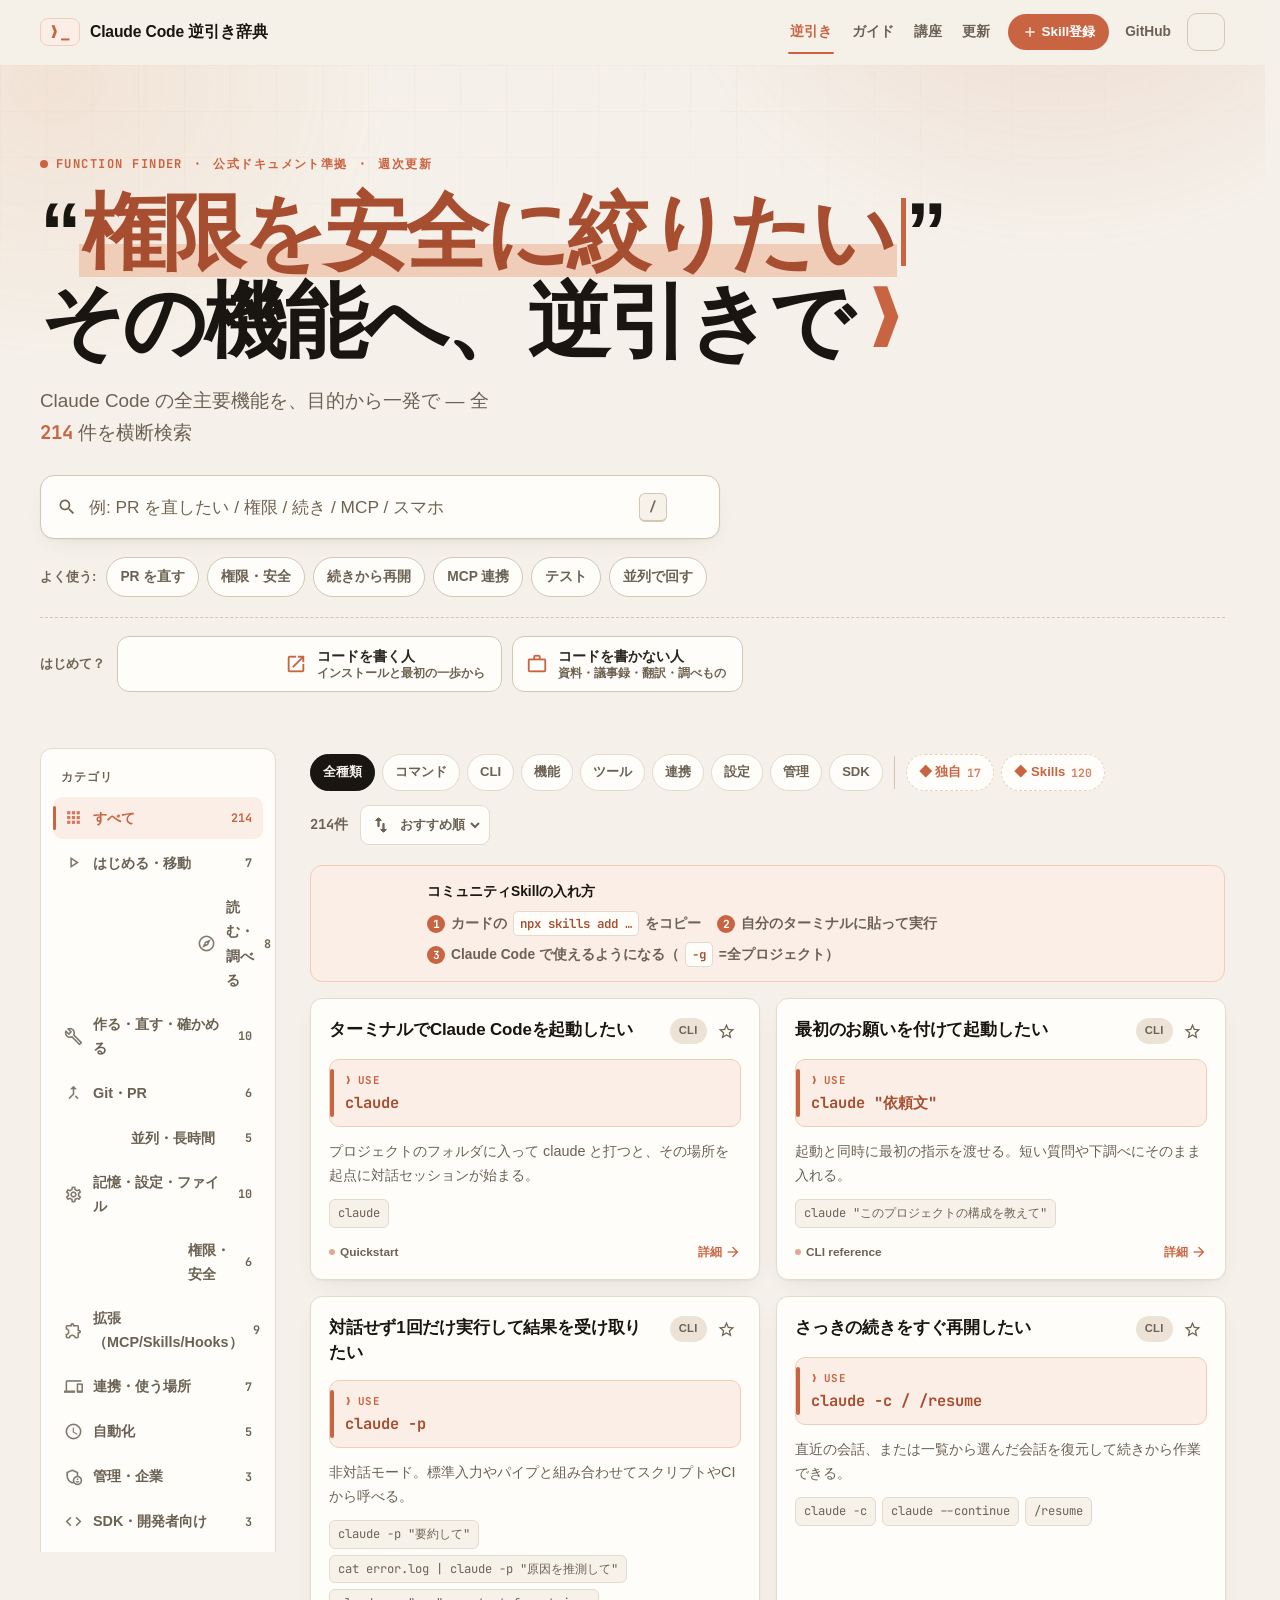
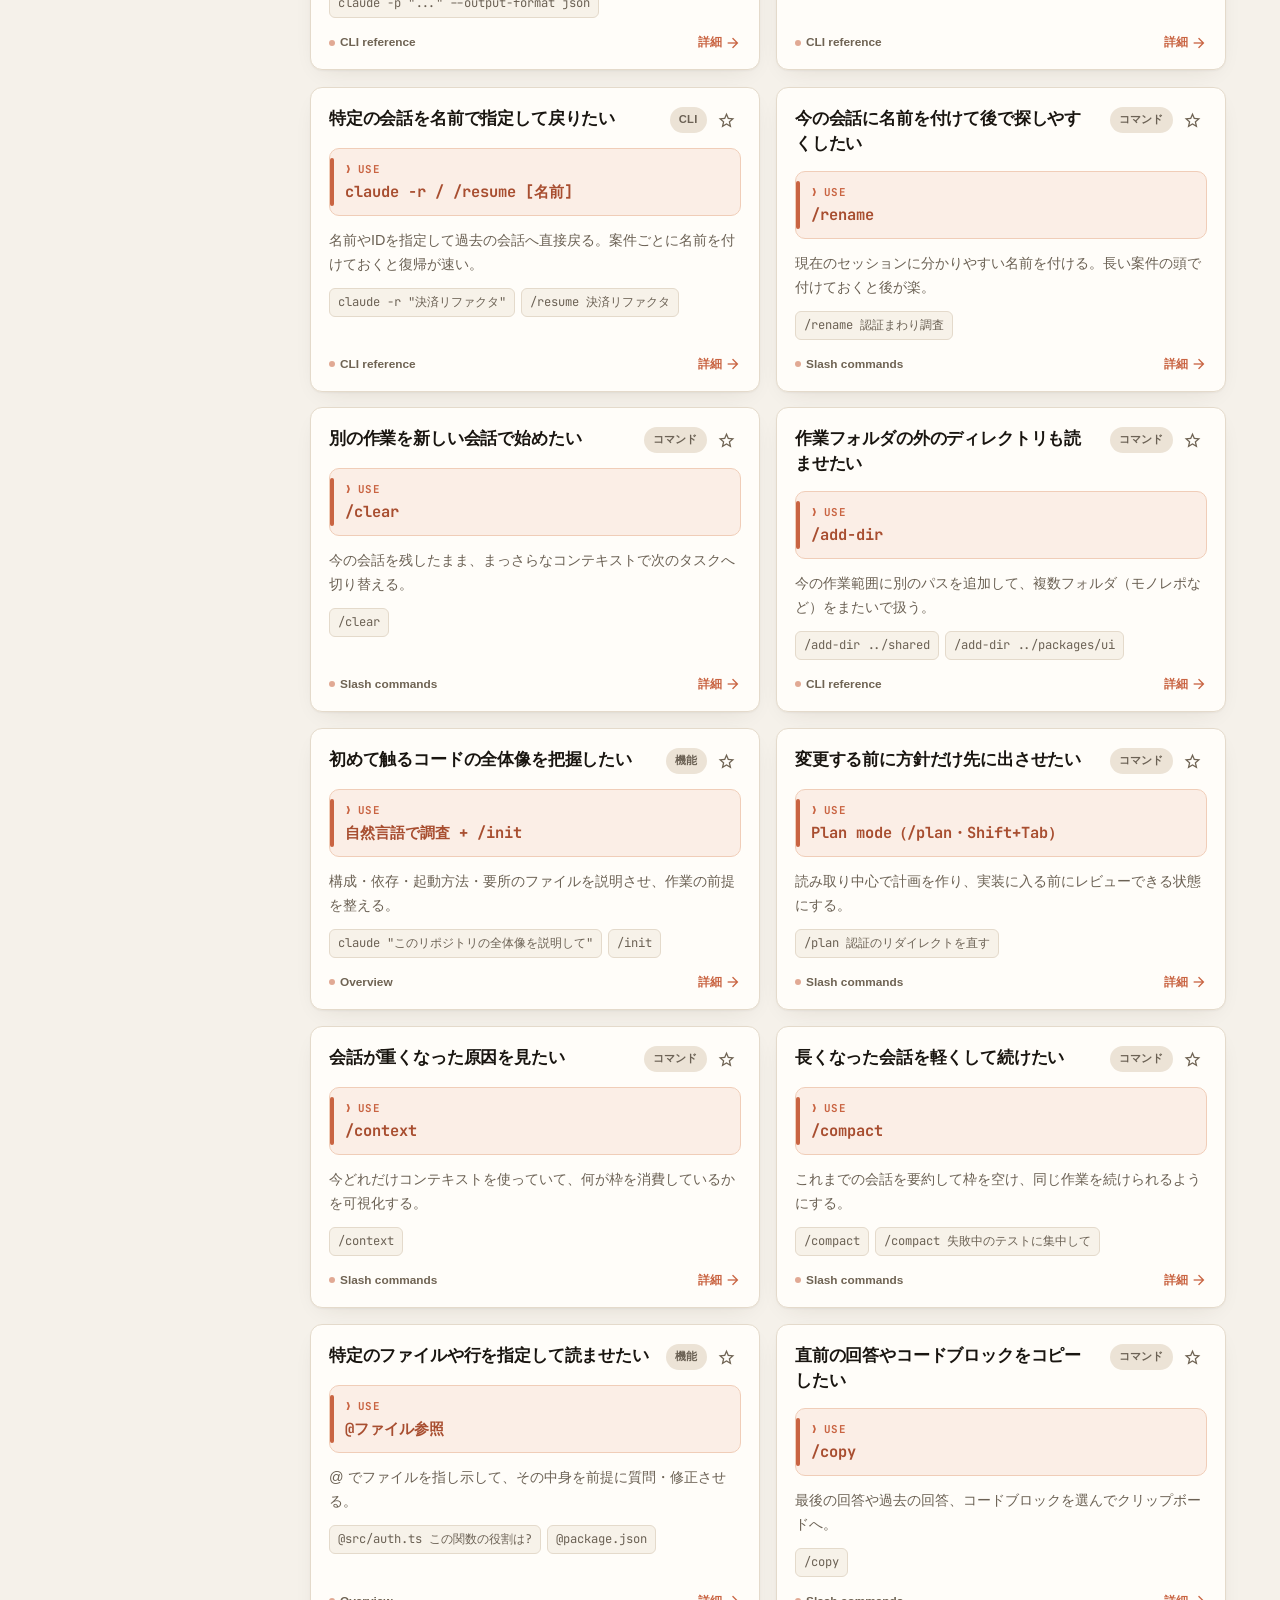
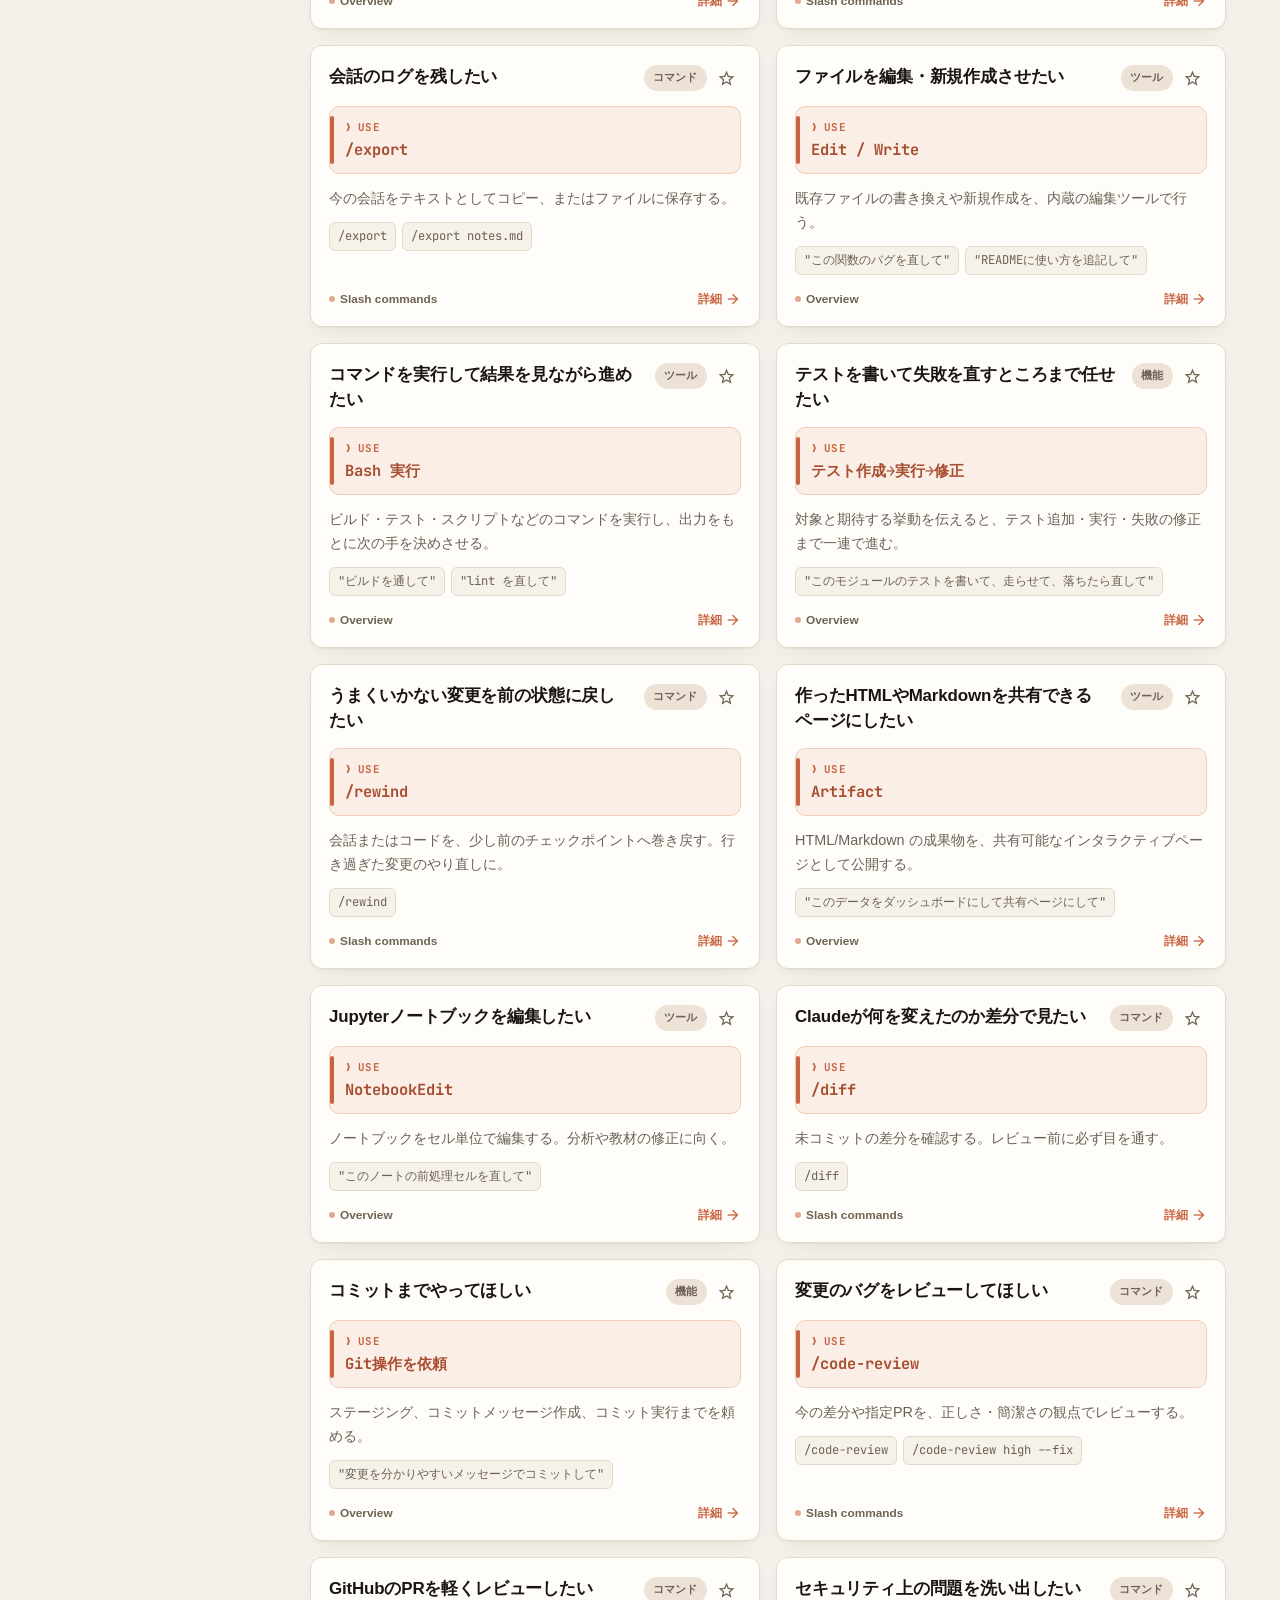
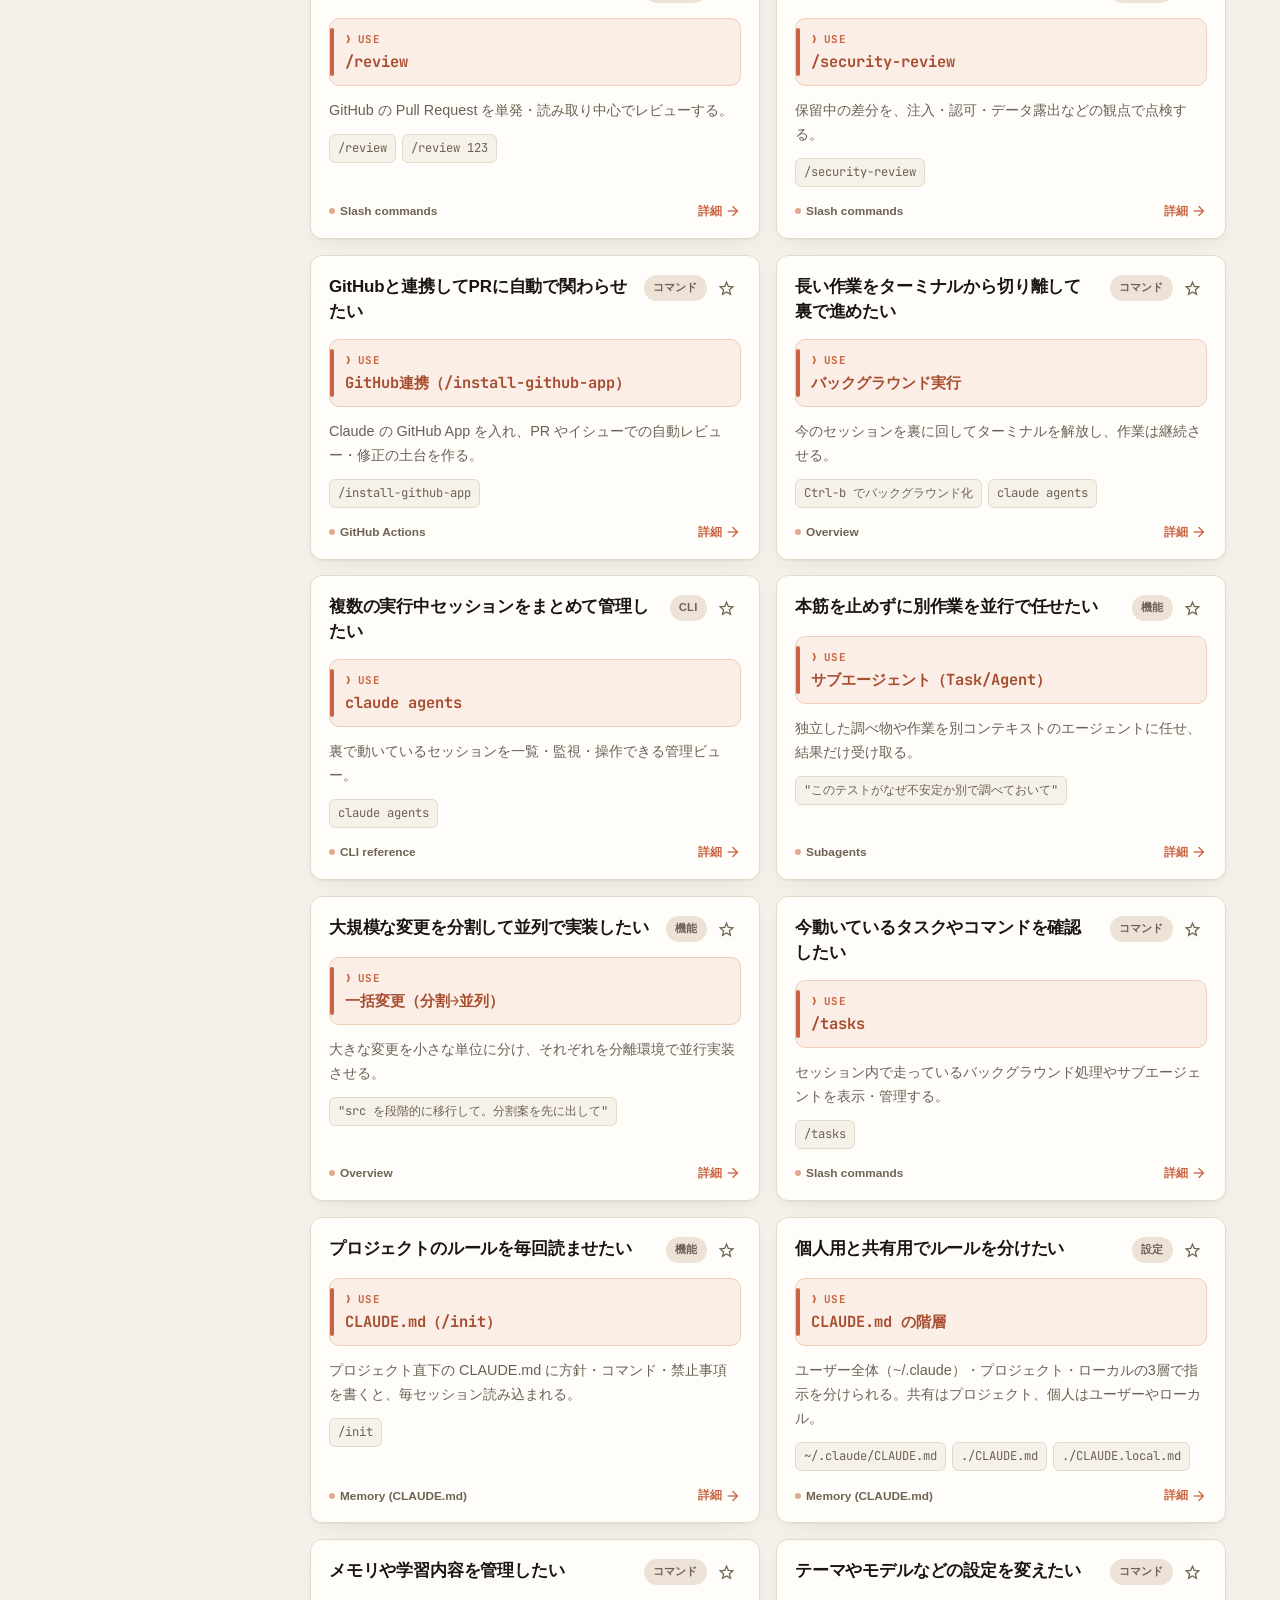
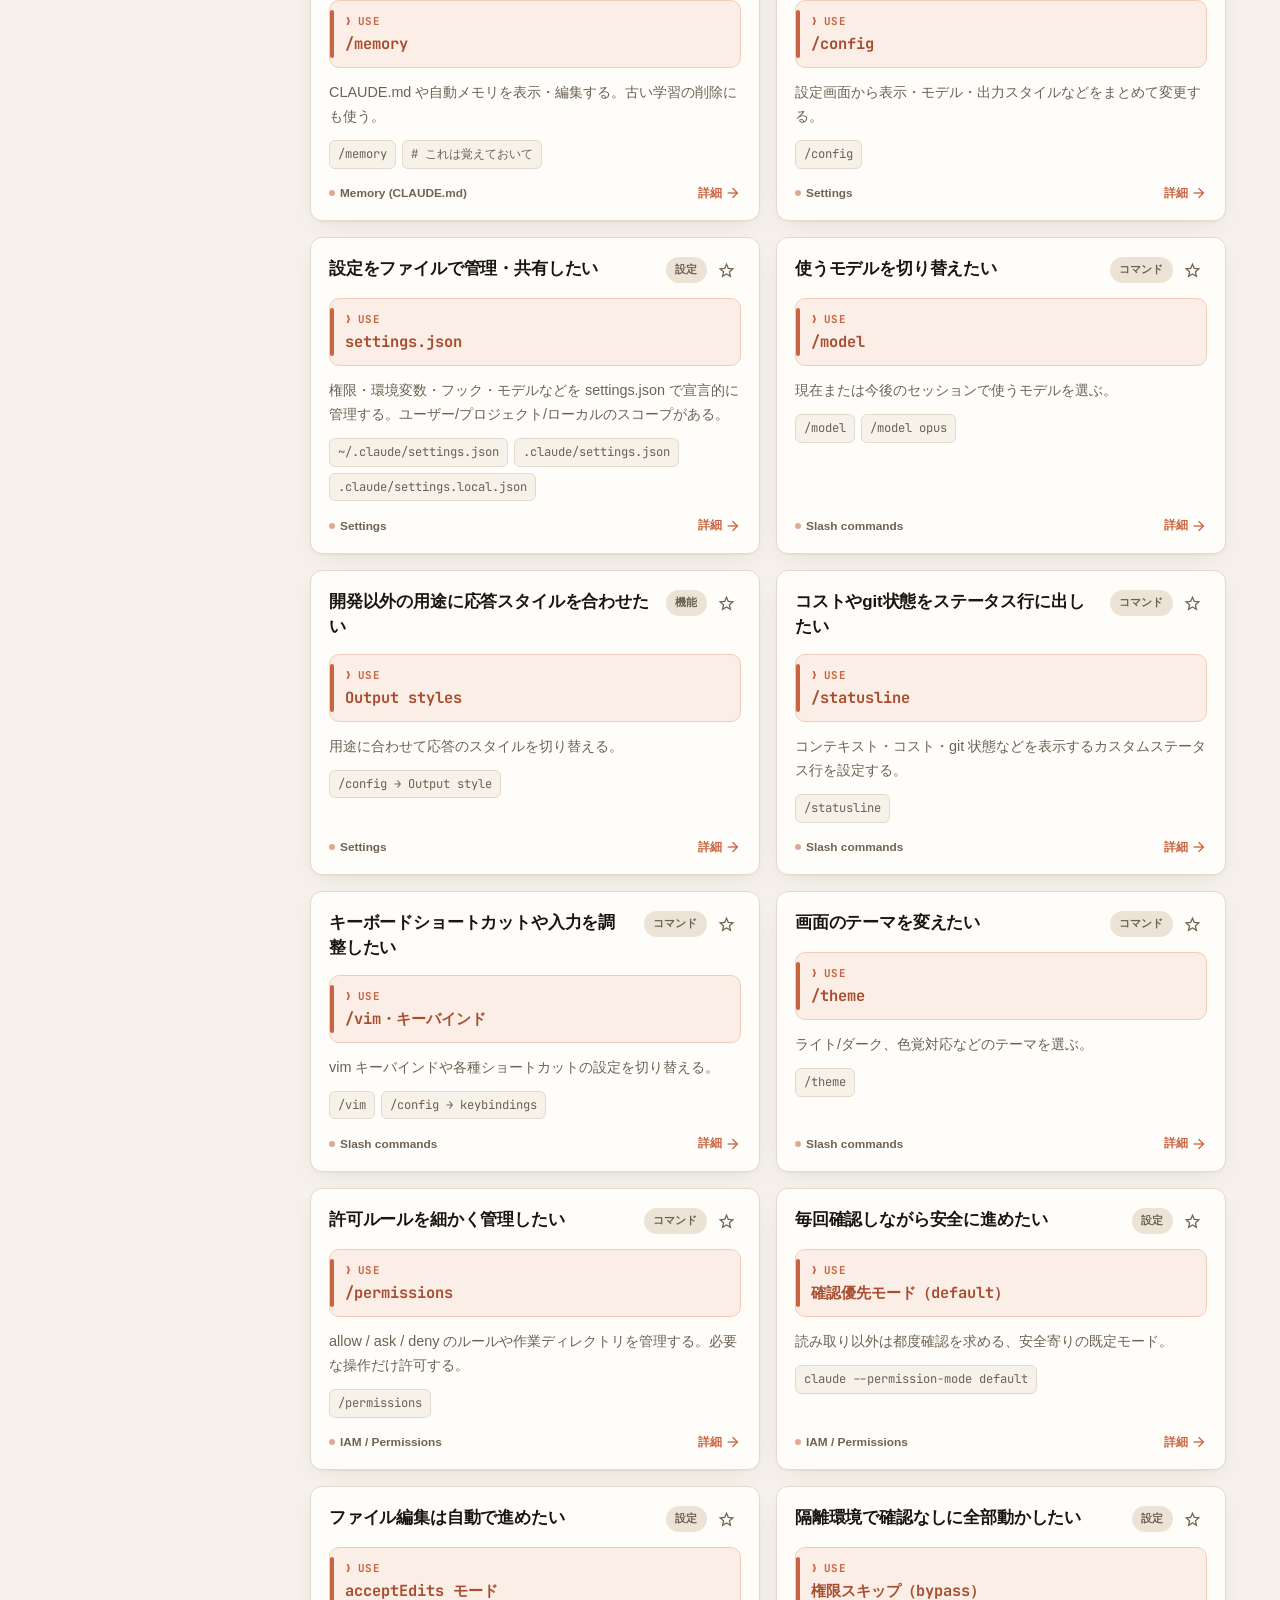
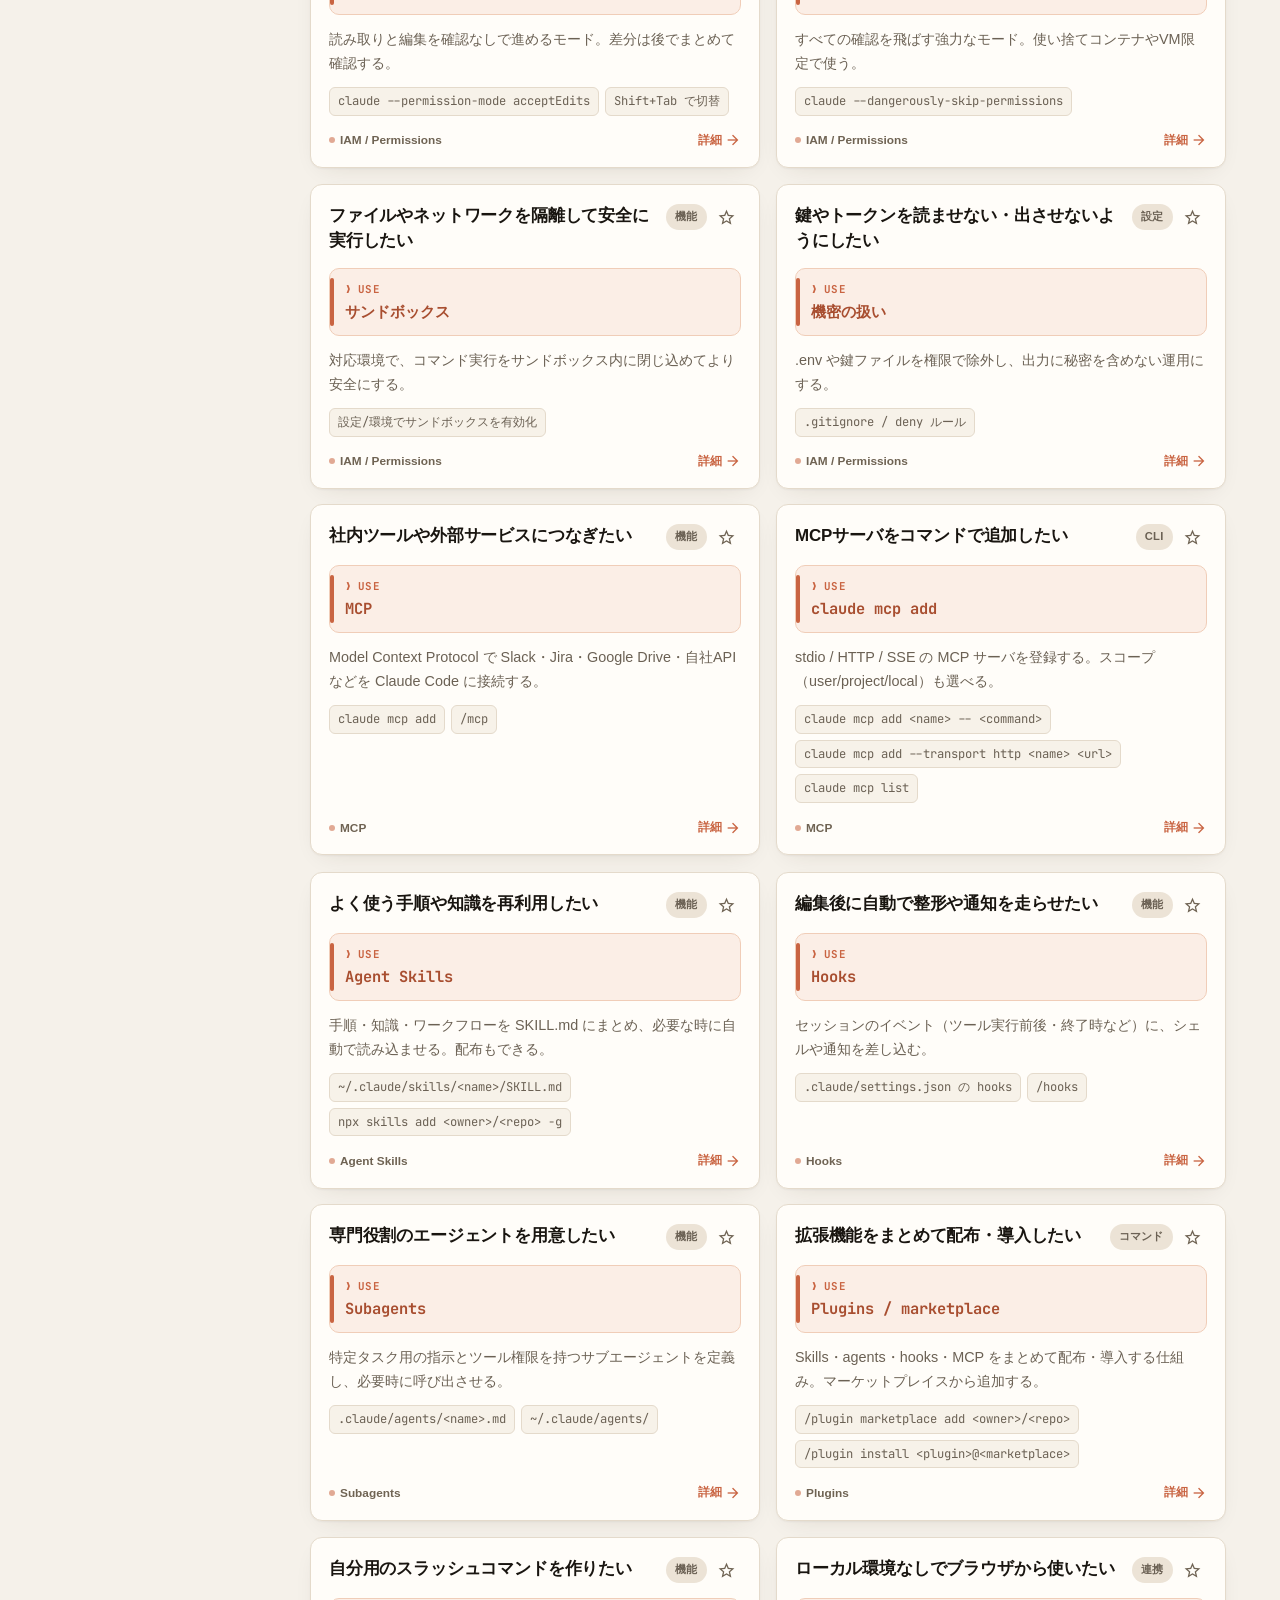
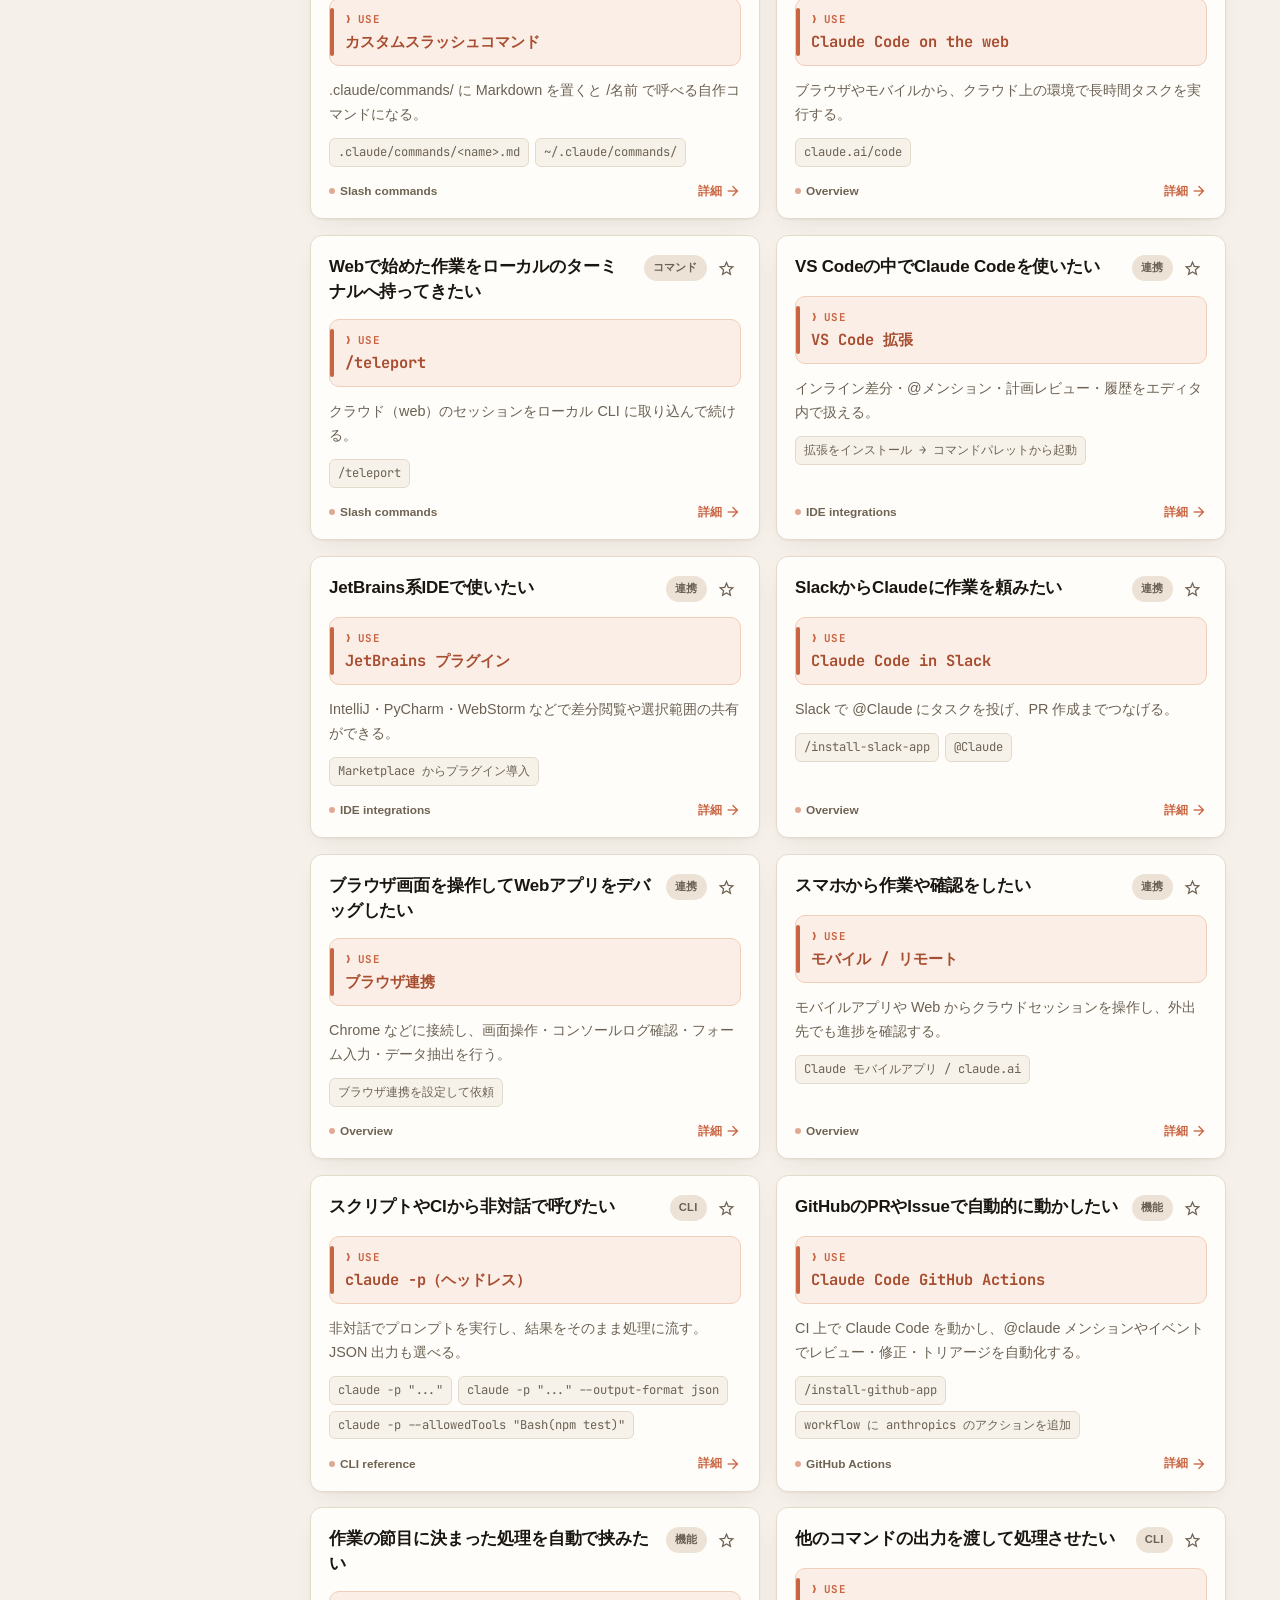
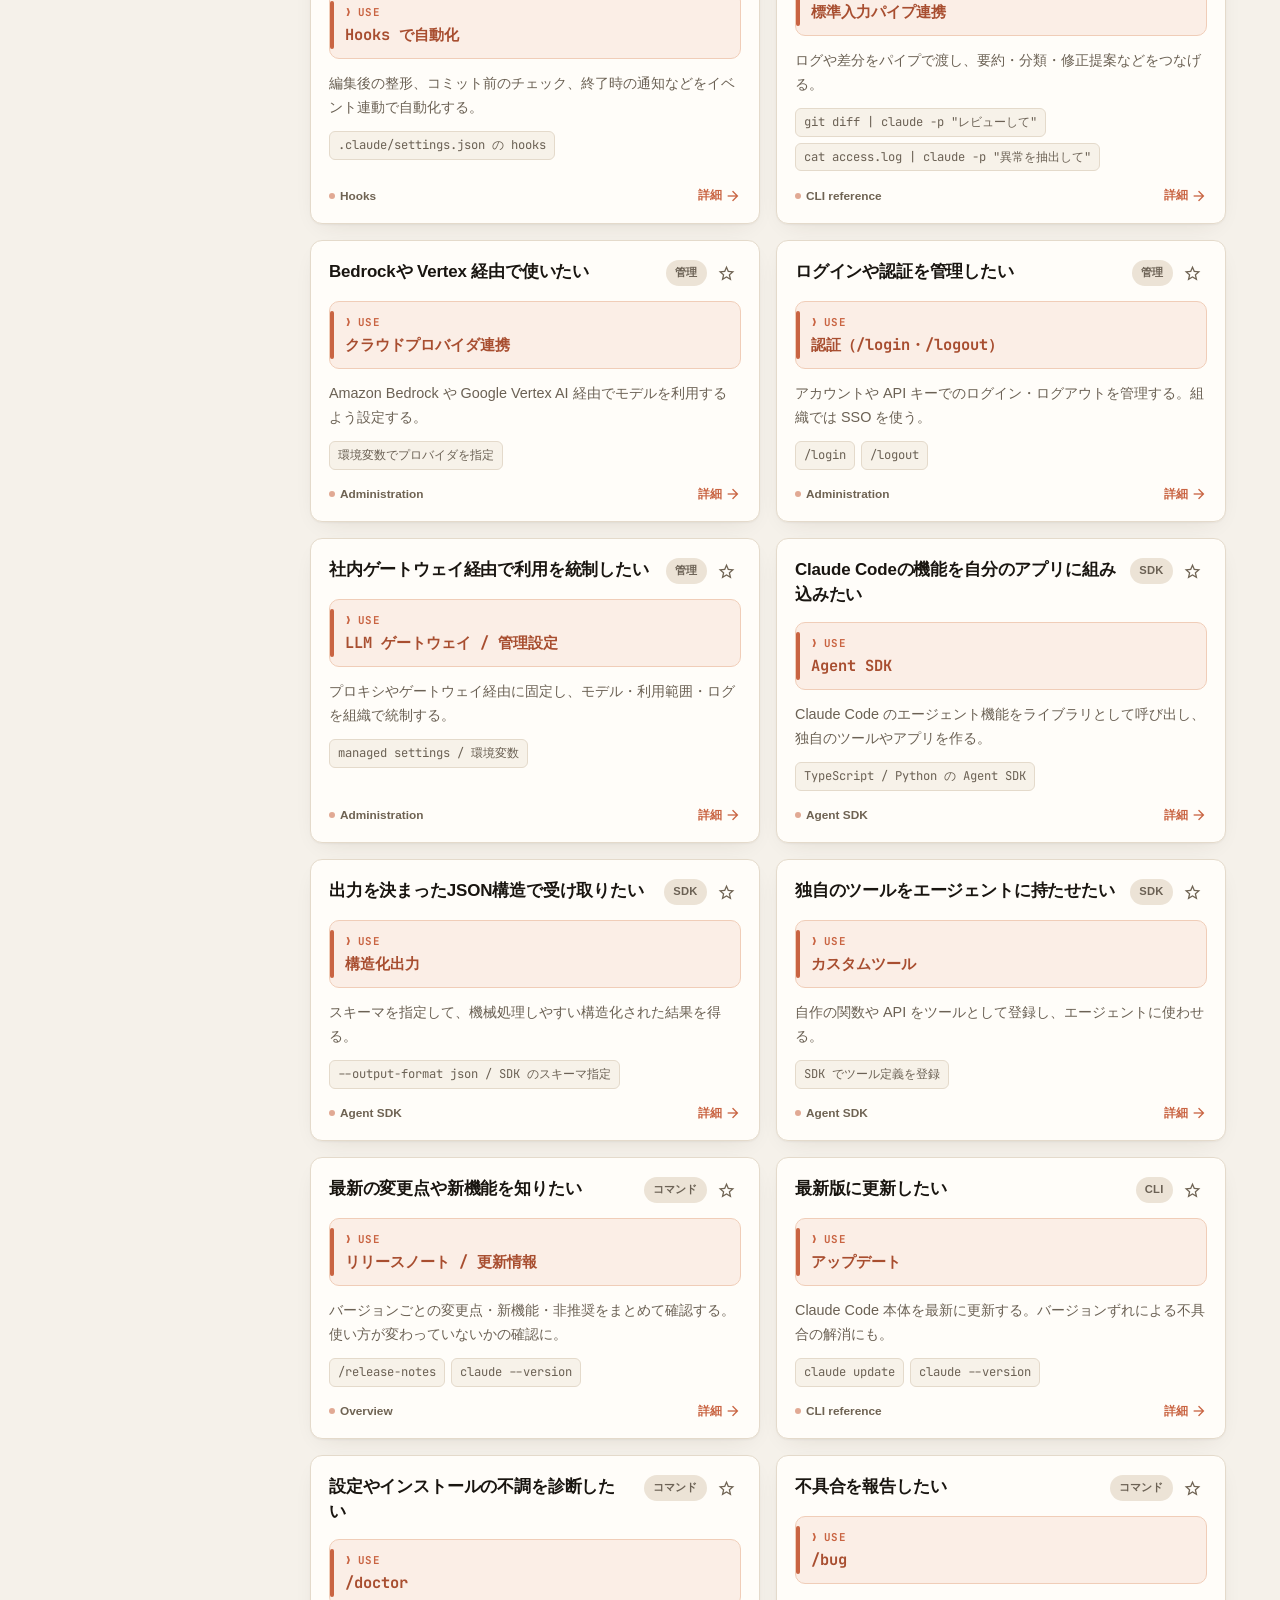
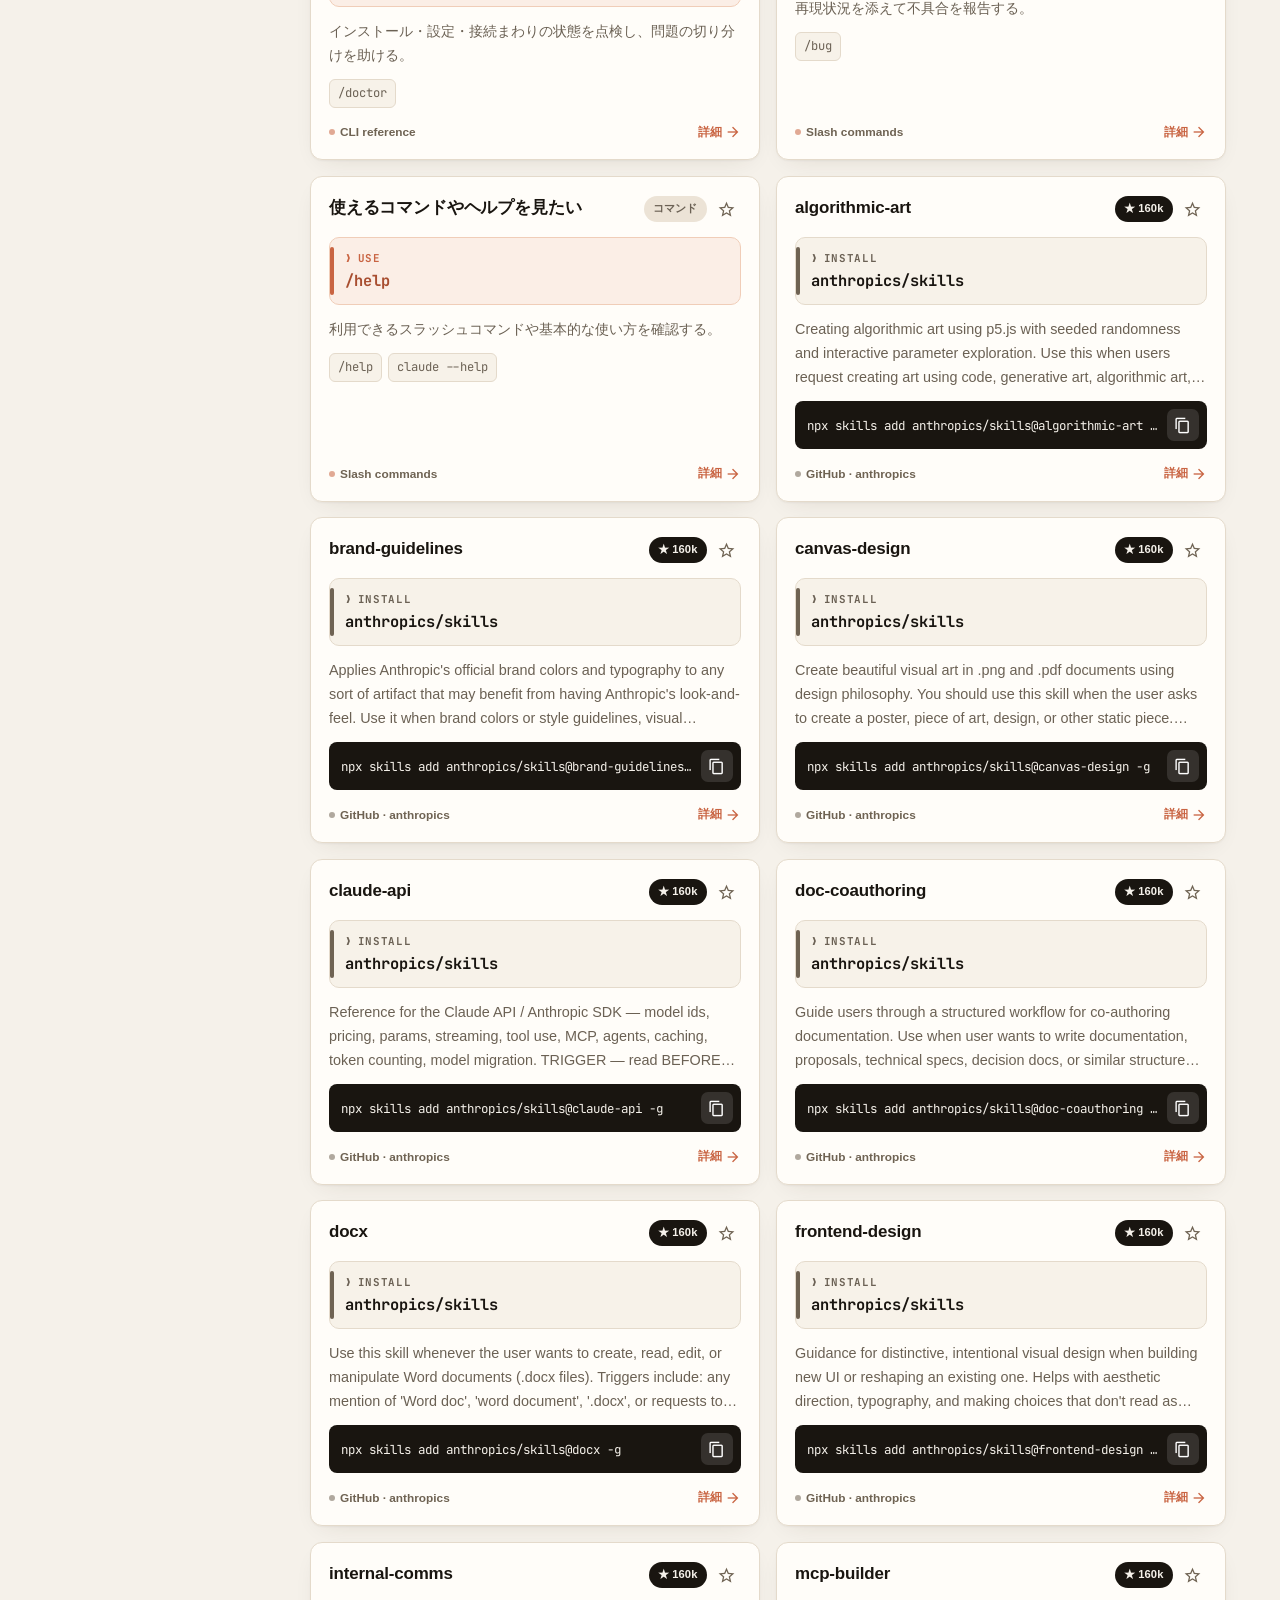
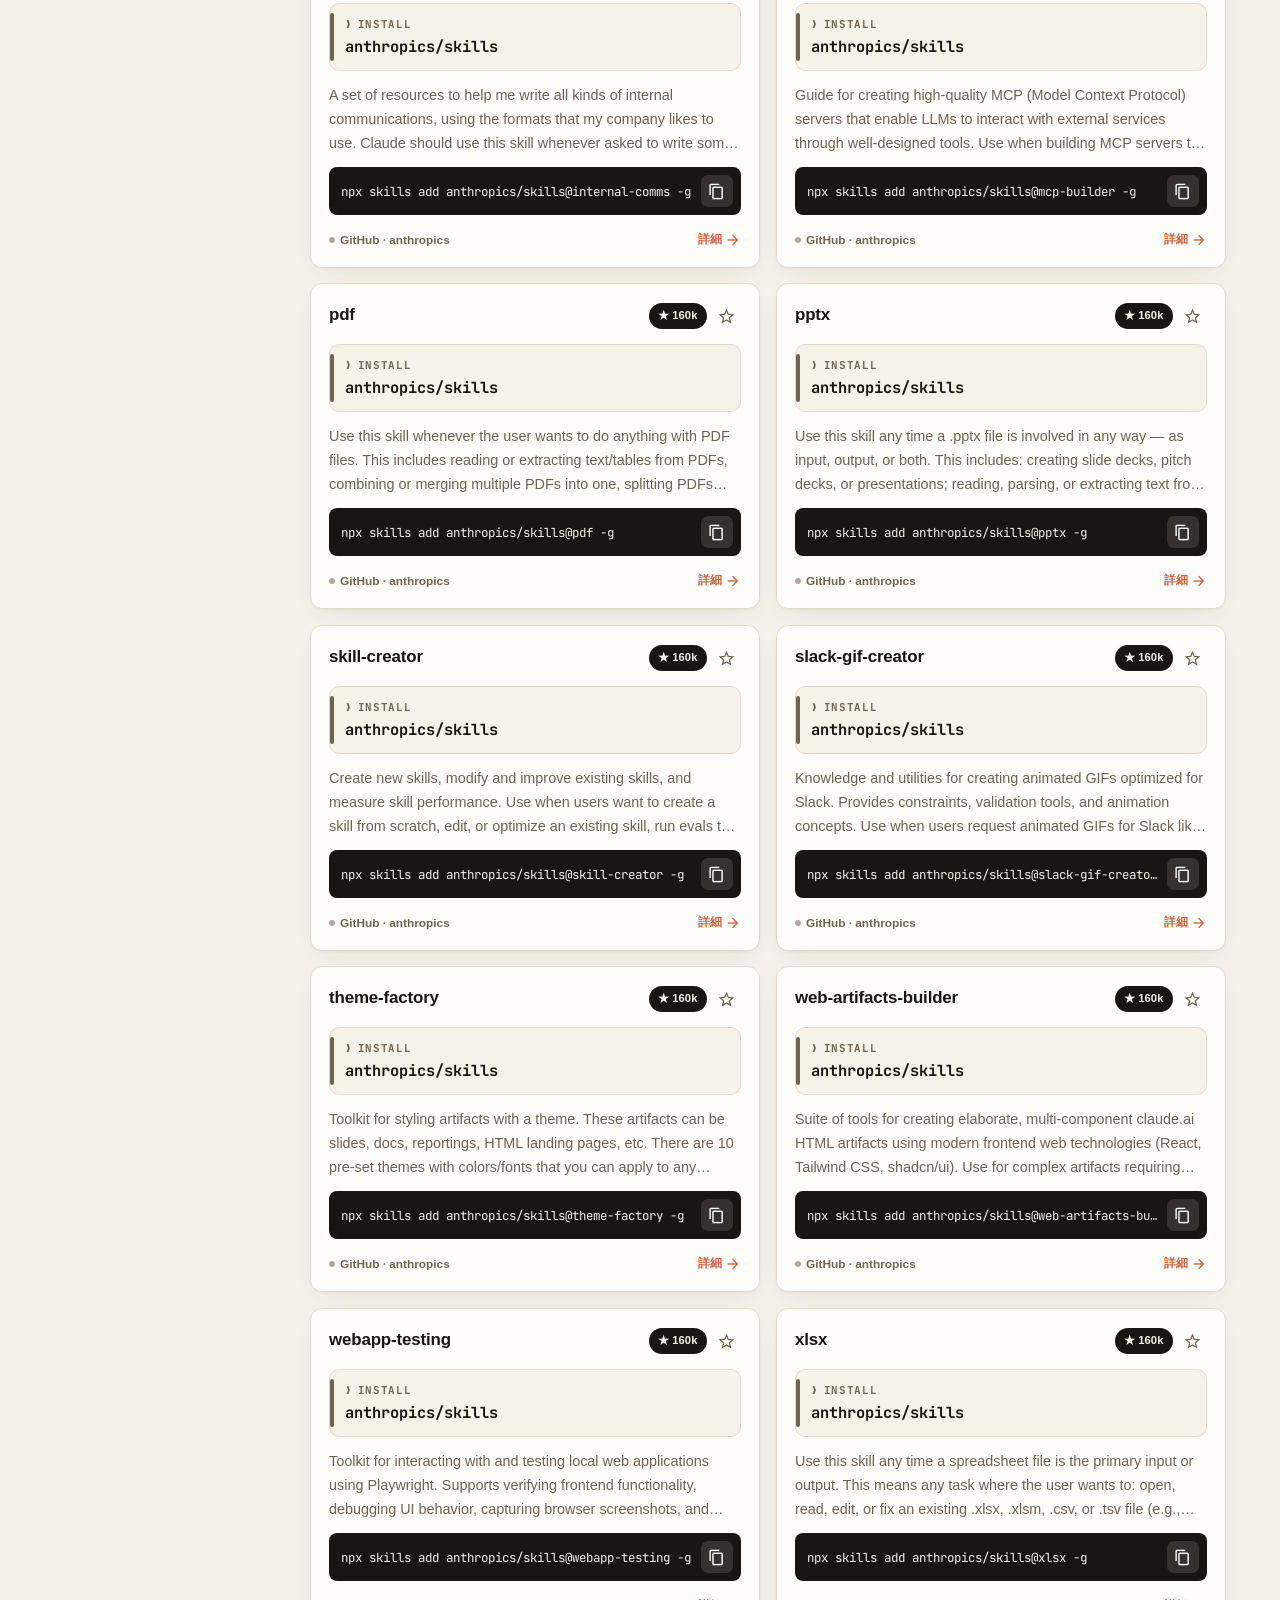
==== commit 1e67b7e5: "feat: 空振り検索の記録 / 項目パーマリンク / もしかして候補 + かな正規化 辞典が自分で育つループを作る3点: - 空振り検索の記録: ヒット0件の語だけを /api/miss で集計（D" ====
--- a/site/index.html
+++ b/site/index.html
@@ -161,6 +161,7 @@
       <div id="emptyState" class="empty-state" hidden>
         <span class="material-icons-outlined" aria-hidden="true">search_off</span>
         <p>該当なし — 言い換えて検索してみてください</p>
+        <div id="suggestList" class="suggest-list"></div>
       </div>
     </section>
 
--- a/site/css/style.css
+++ b/site/css/style.css
@@ -141,6 +141,21 @@
 .ex-label{font-size:.82rem;color:var(--text3);font-weight:700;margin-right:2px}
 .ex-chip{padding:7px 13px;border:1px solid var(--border2);border-radius:999px;background:var(--surface);color:var(--text2);font-size:.86rem;font-weight:700;transition:.14s}
 .ex-chip:hover{border-color:var(--accent);color:var(--accent);background:var(--accent-soft);transform:translateY(-1px)}
+
+/* 「はじめて？」立場別の入口 — 非エンジニアがトップで迷子にならないための導線 */
+.hero-roles{display:flex;align-items:center;flex-wrap:wrap;gap:10px;margin-top:20px;padding-top:18px;border-top:1px dashed var(--border2)}
+.roles-label{font-size:.82rem;color:var(--text3);font-weight:700;margin-right:2px}
+.role-chip{display:inline-flex;align-items:center;gap:10px;padding:10px 16px 10px 13px;border:1px solid var(--border2);border-radius:12px;background:var(--surface);text-align:left;cursor:pointer;transition:border-color .16s,transform .16s,box-shadow .16s,background .16s}
+.role-chip:hover{border-color:var(--accent);background:var(--accent-soft);transform:translateY(-2px);box-shadow:var(--shadow)}
+.role-chip:focus-visible{outline:none;box-shadow:0 0 0 3px var(--ring)}
+.role-chip .material-icons-outlined{font-size:22px;color:var(--accent);flex-shrink:0}
+.role-text{display:flex;flex-direction:column;line-height:1.3}
+.role-text b{font-size:.9rem;font-weight:800;color:var(--text)}
+.role-text em{font-style:normal;font-size:.76rem;color:var(--text3);font-weight:600}
+@media(max-width:640px){
+  .hero-roles{gap:8px}
+  .role-chip{flex:1 1 100%;padding:11px 14px}
+}
 
 /* ---------- layout ---------- */
 .page-shell{max-width:var(--maxw);margin:0 auto;padding:8px clamp(16px,4vw,40px) 72px;display:grid;grid-template-columns:236px minmax(0,1fr);gap:34px}
@@ -207,6 +222,21 @@
 .empty-state{display:grid;place-items:center;gap:10px;min-height:240px;background:var(--surface);border:1.5px dashed var(--border2);border-radius:var(--radius);color:var(--text3);font-weight:700;text-align:center;padding:24px}
 .empty-state .material-icons-outlined{font-size:40px;color:var(--accent);opacity:.6}
 
+/* 0件を行き止まりにしない「もしかして」候補 */
+.suggest-list{display:flex;flex-direction:column;gap:8px;width:100%;max-width:520px;margin-top:6px}
+.suggest-list:empty{display:none}
+.suggest-label{font-size:.78rem;font-weight:800;color:var(--text3);letter-spacing:.04em;text-align:left}
+.suggest-item{display:flex;align-items:center;gap:10px;width:100%;padding:11px 12px;border:1px solid var(--border);border-radius:10px;background:var(--surface2);text-align:left;cursor:pointer;transition:border-color .16s,background .16s,transform .16s}
+.suggest-item:hover{border-color:var(--accent);background:var(--accent-soft);transform:translateX(2px)}
+.suggest-item:focus-visible{outline:none;box-shadow:0 0 0 3px var(--ring)}
+/* 上の .empty-state .material-icons-outlined(40px) を打ち消す */
+.suggest-item .material-icons-outlined{font-size:19px;opacity:1;flex-shrink:0}
+.suggest-text{display:flex;flex-direction:column;line-height:1.35;min-width:0;flex:1}
+.suggest-text b{font-size:.87rem;font-weight:800;color:var(--text);white-space:nowrap;overflow:hidden;text-overflow:ellipsis}
+.suggest-text em{font-style:normal;font-size:.75rem;color:var(--text3);font-weight:600;white-space:nowrap;overflow:hidden;text-overflow:ellipsis}
+.suggest-item .suggest-go{font-size:17px;color:var(--text3)}
+.suggest-item:hover .suggest-go{color:var(--accent)}
+
 /* ---------- coverage + sources ---------- */
 .finder,.map-section,.sources{margin-bottom:44px}
 .section-head{margin-bottom:18px}
@@ -284,6 +314,7 @@
 .origin-filter.active{background:var(--accent);border-color:var(--accent);border-style:solid;color:#fff}
 .origin-filter .mini-count{font-family:var(--mono);font-size:.72rem;opacity:.8}
 .fav-filter{display:inline-flex;align-items:center;gap:5px;border-style:dashed;border-color:#e0a92e;color:#b9821c}
+.fav-filter[hidden]{display:none}   /* display指定が hidden 属性を上書きしてしまうため明示 */
 .fav-filter .material-icons-outlined{font-size:16px}
 .fav-filter .mini-count{font-family:var(--mono);font-size:.72rem;opacity:.85}
 .fav-filter:hover{background:color-mix(in srgb,#e0a92e 14%,transparent)}
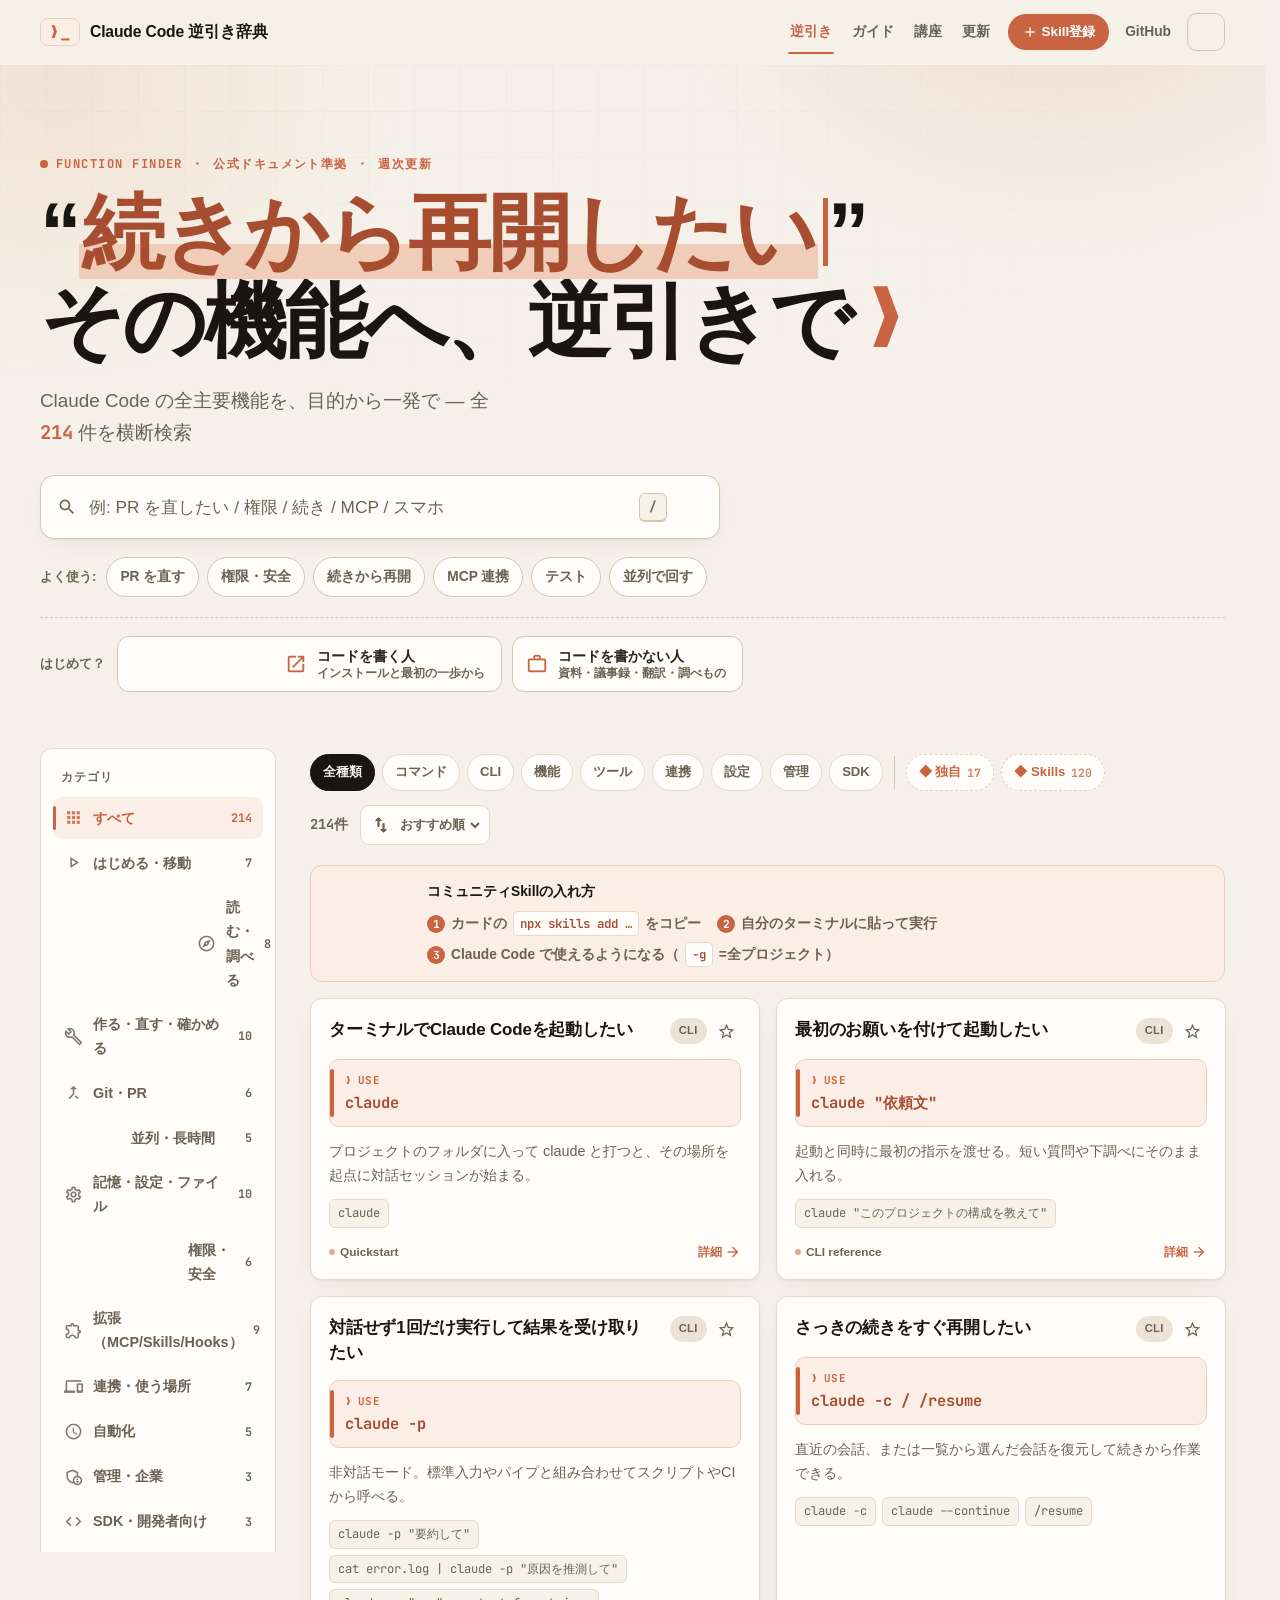
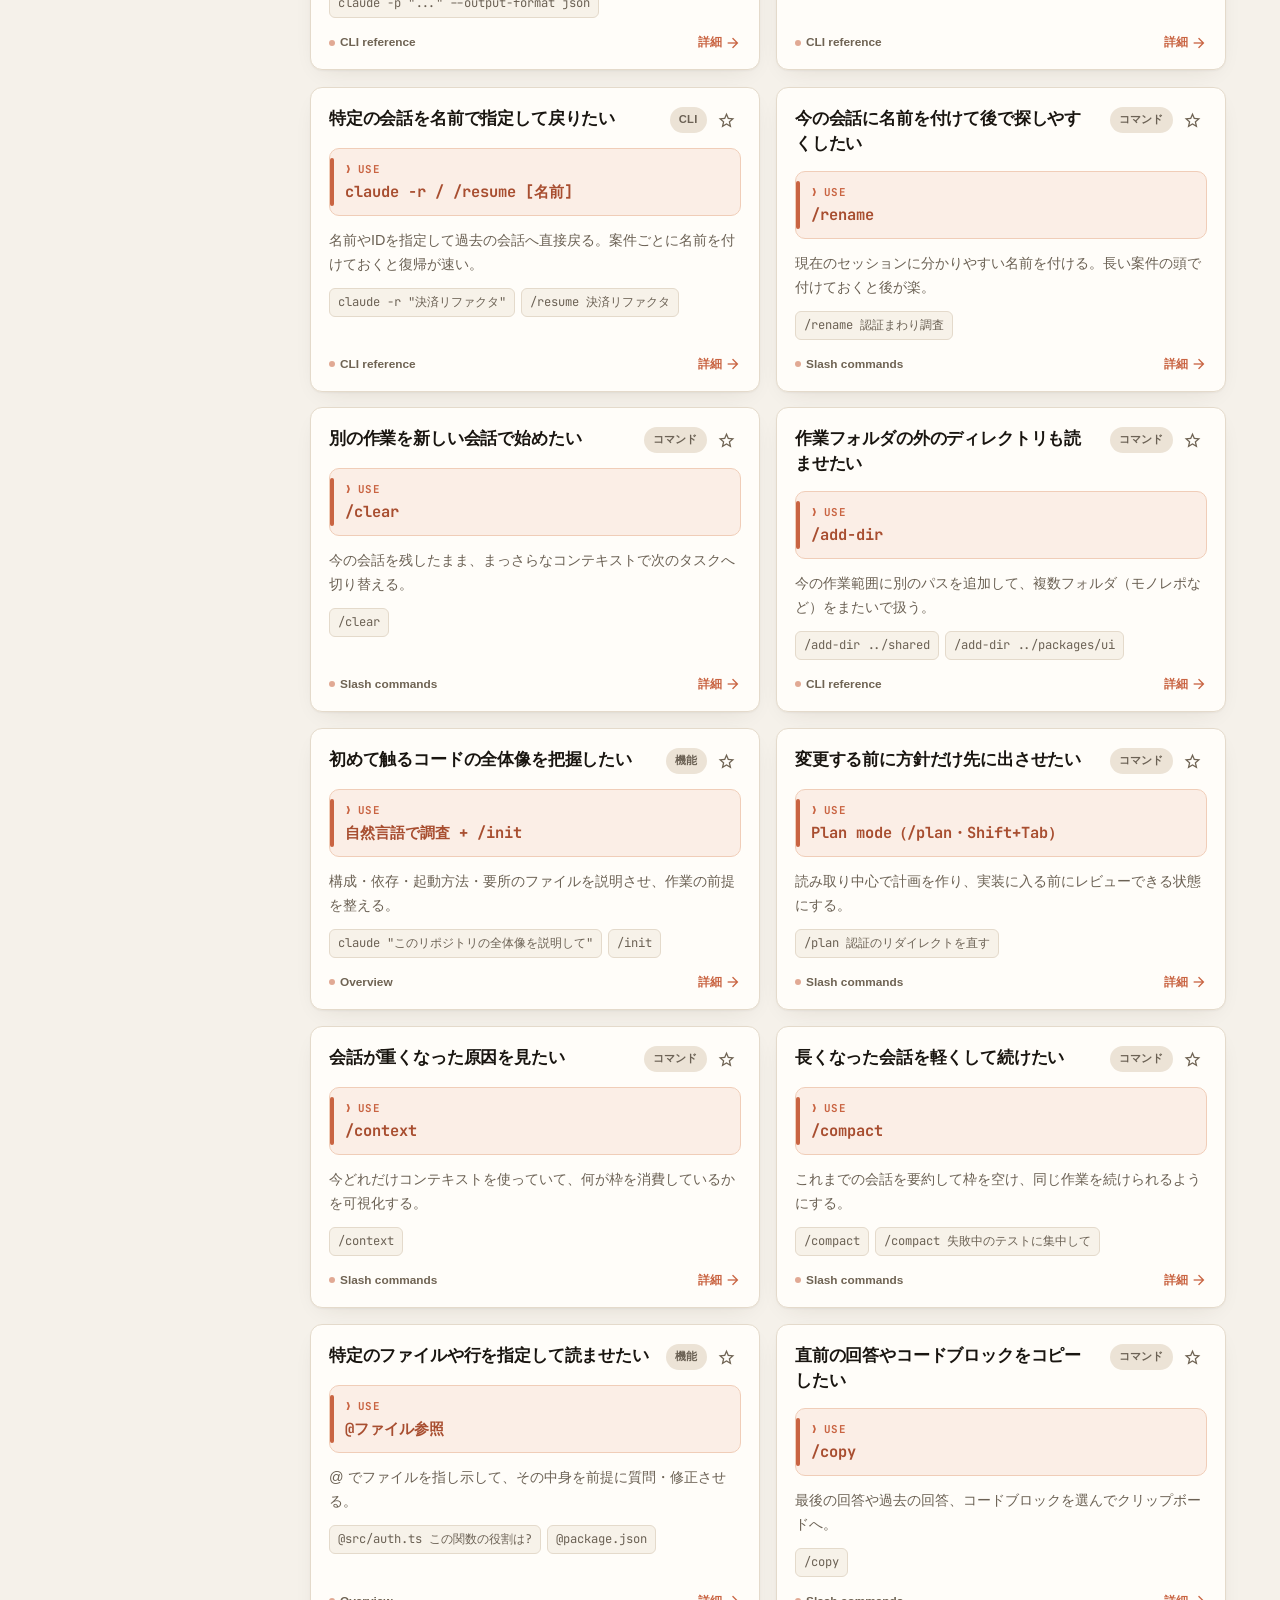
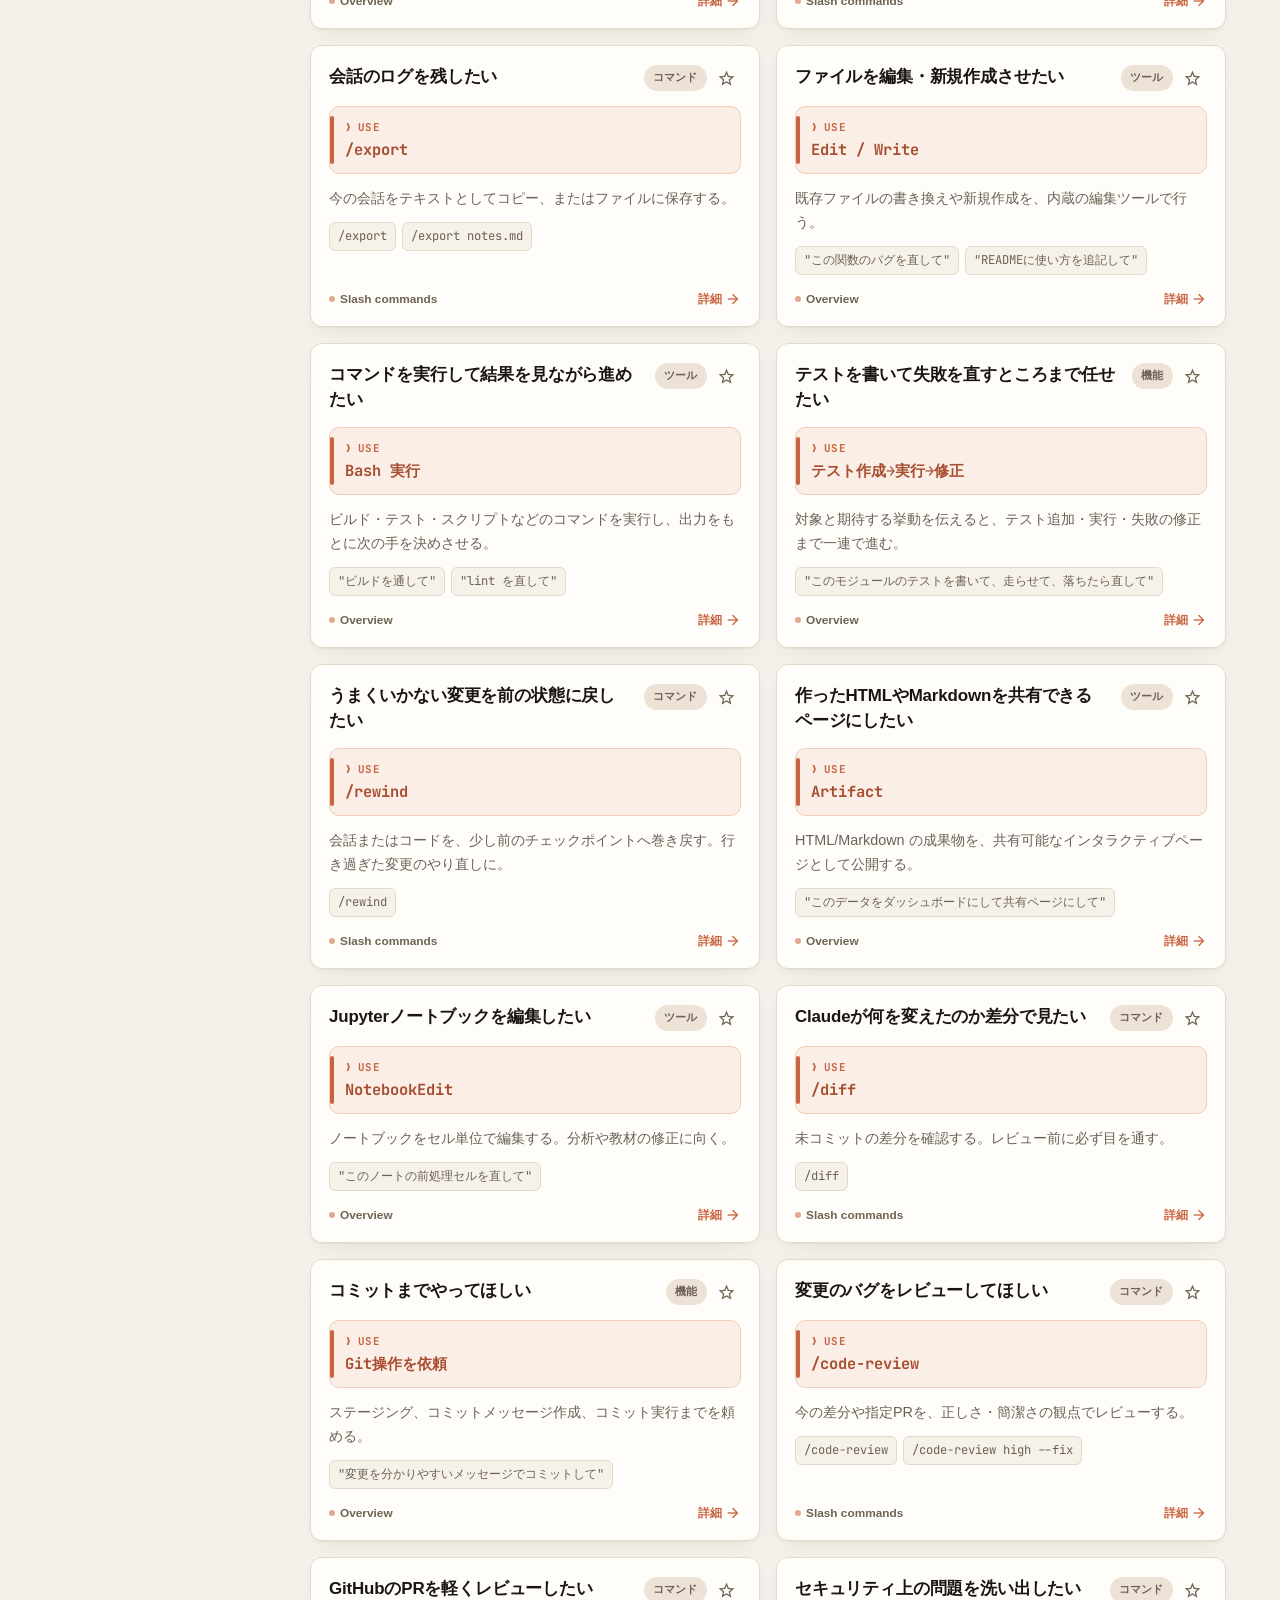
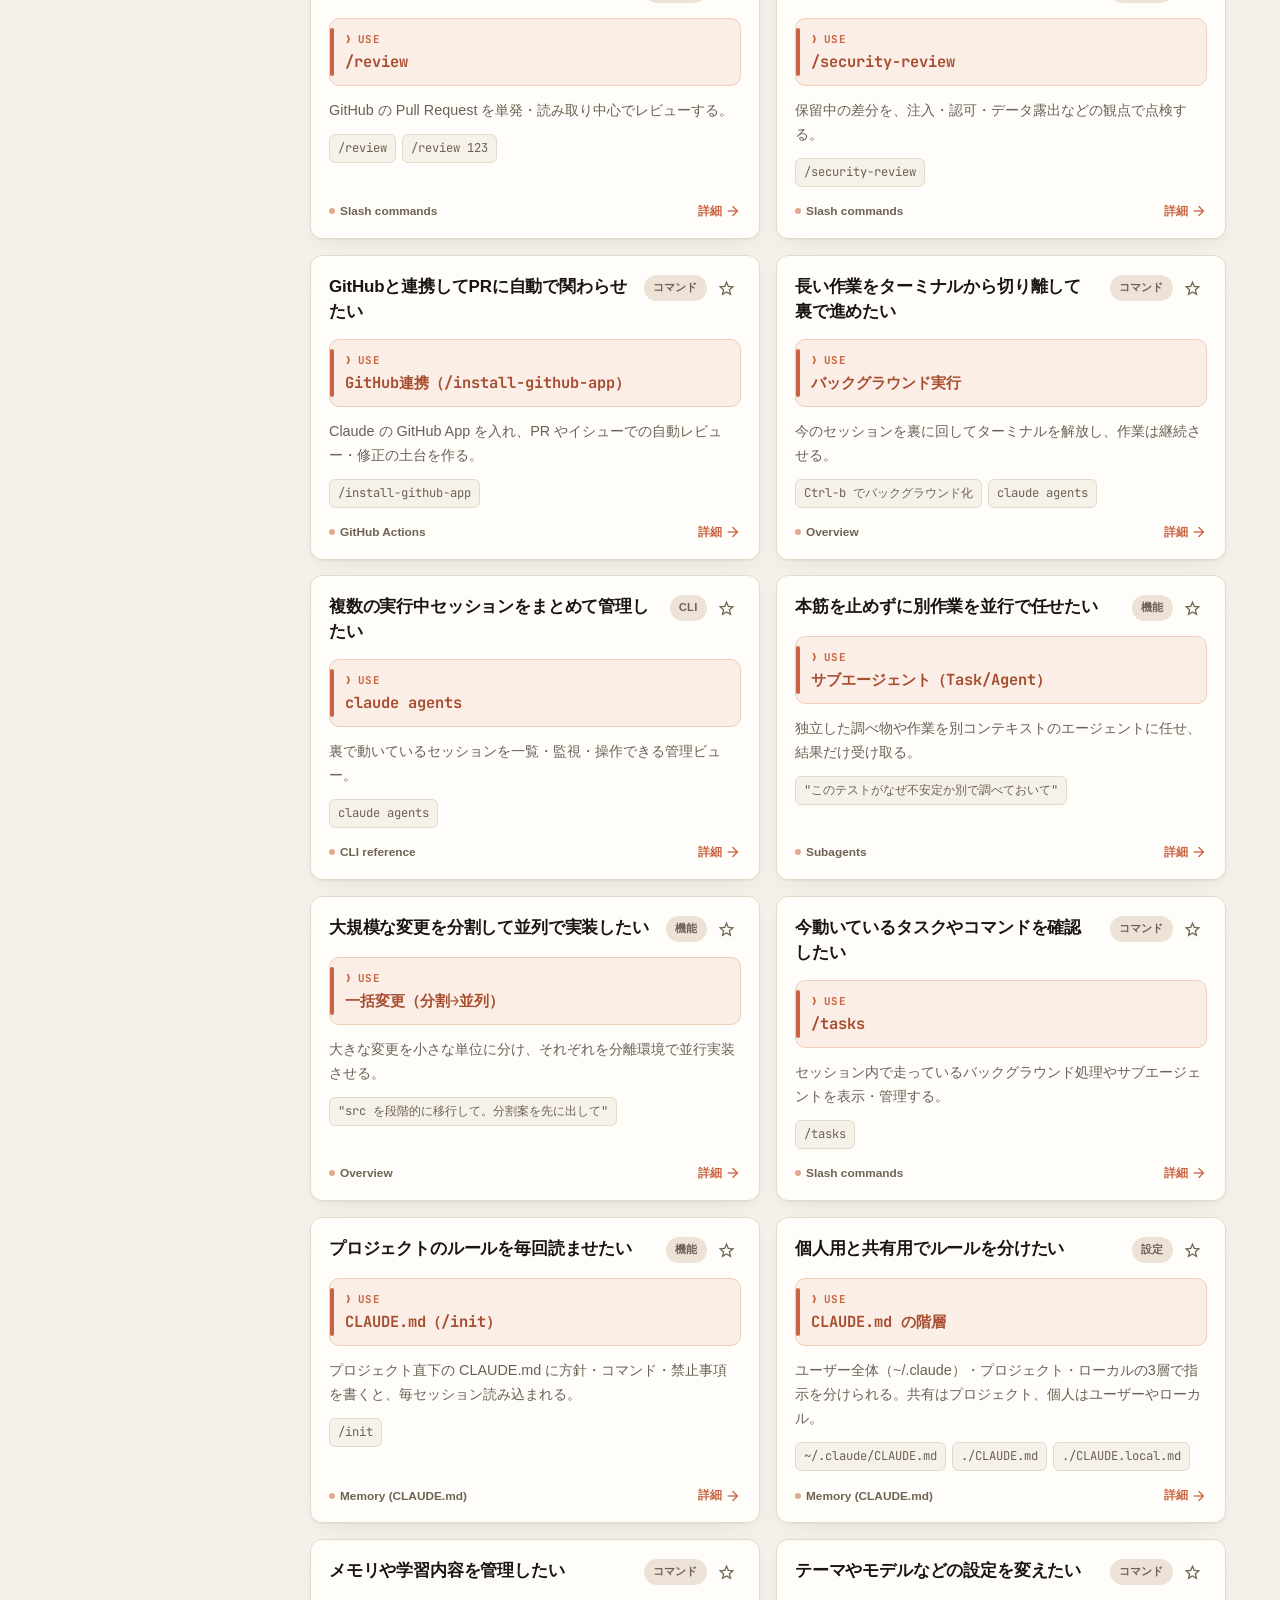
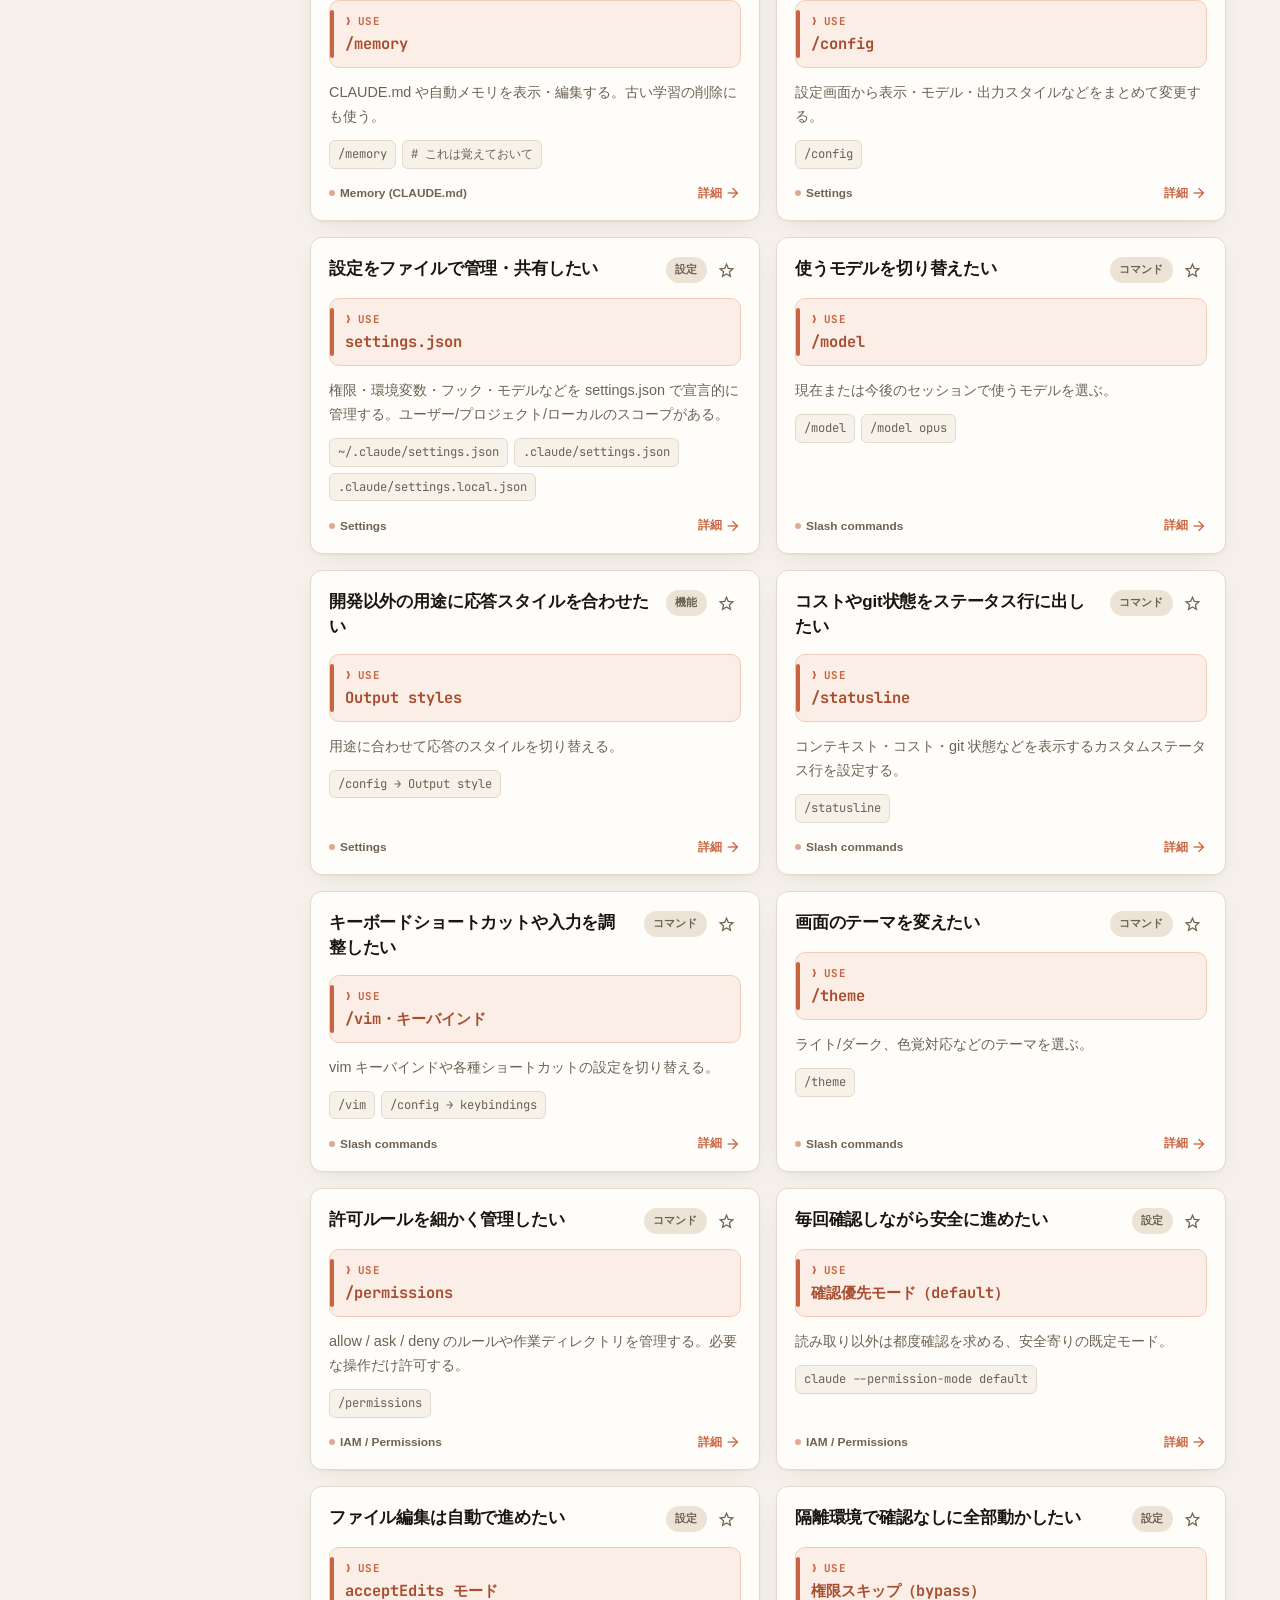
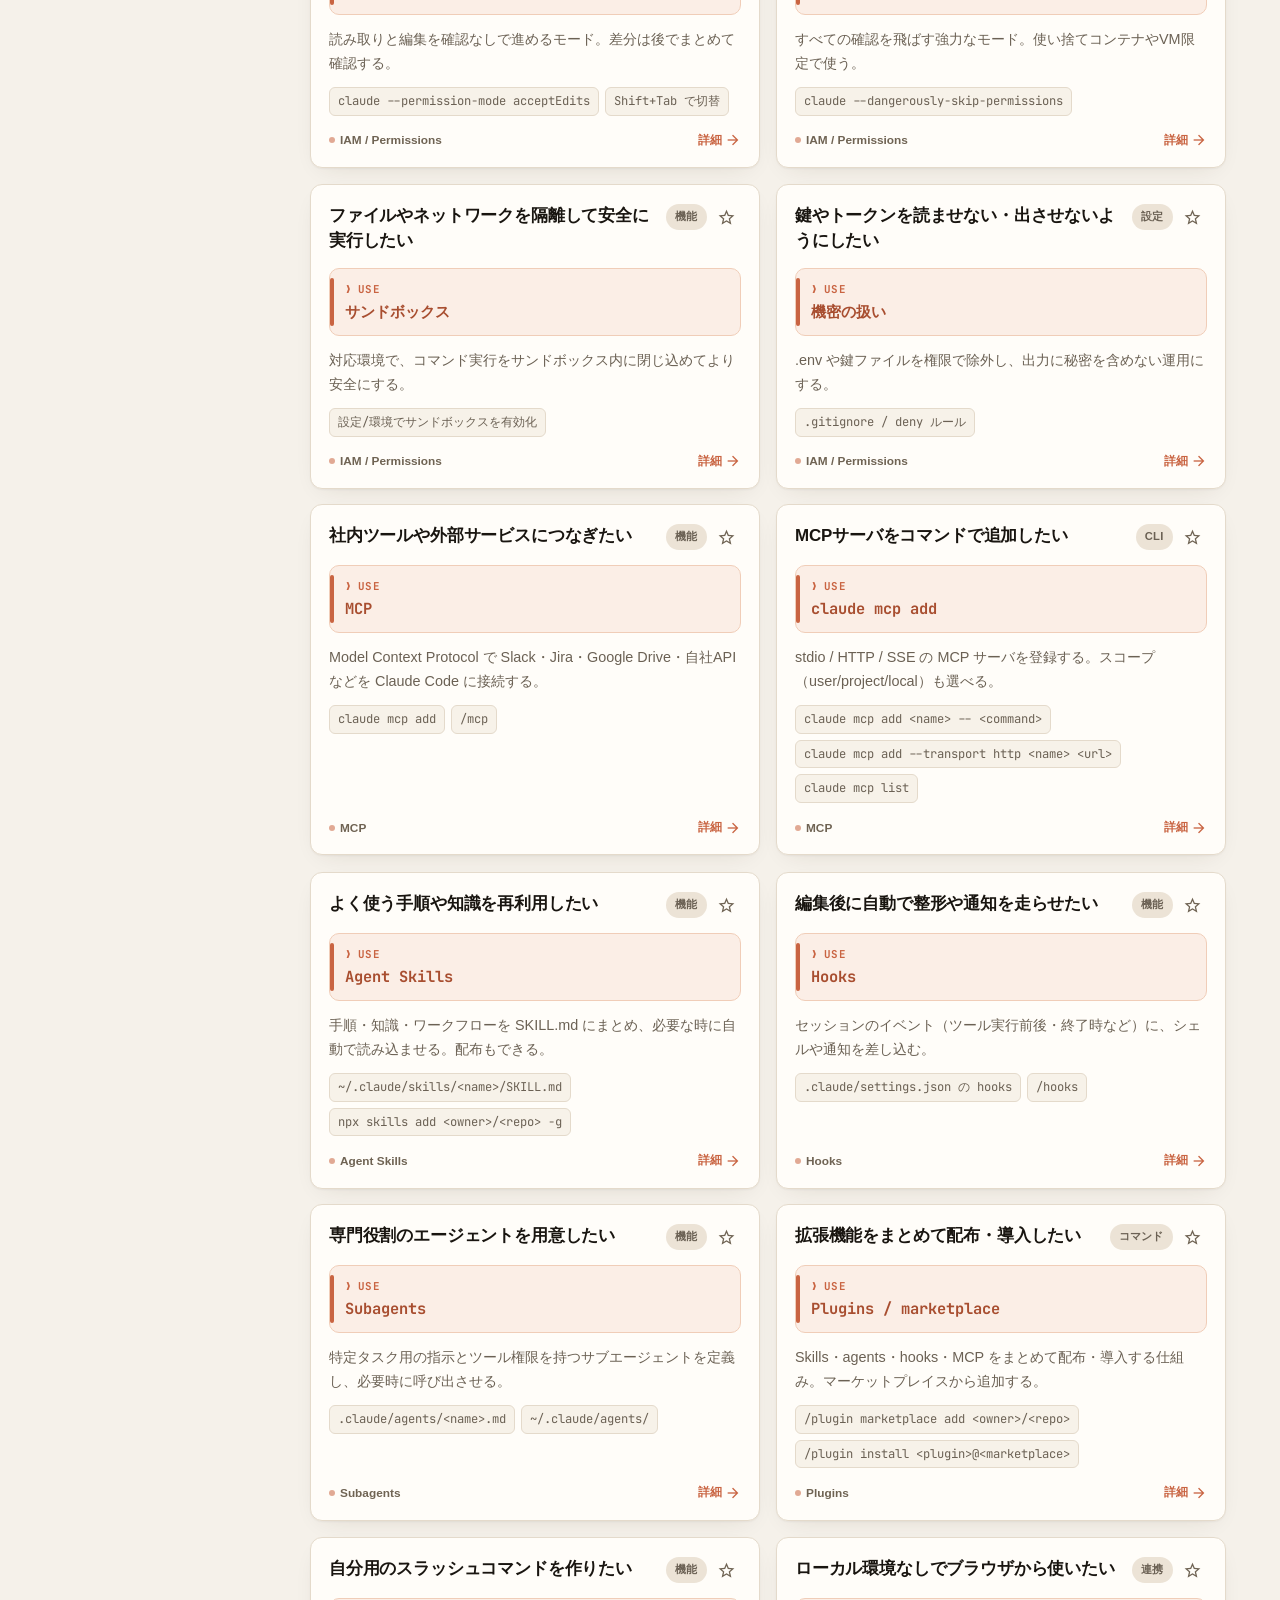
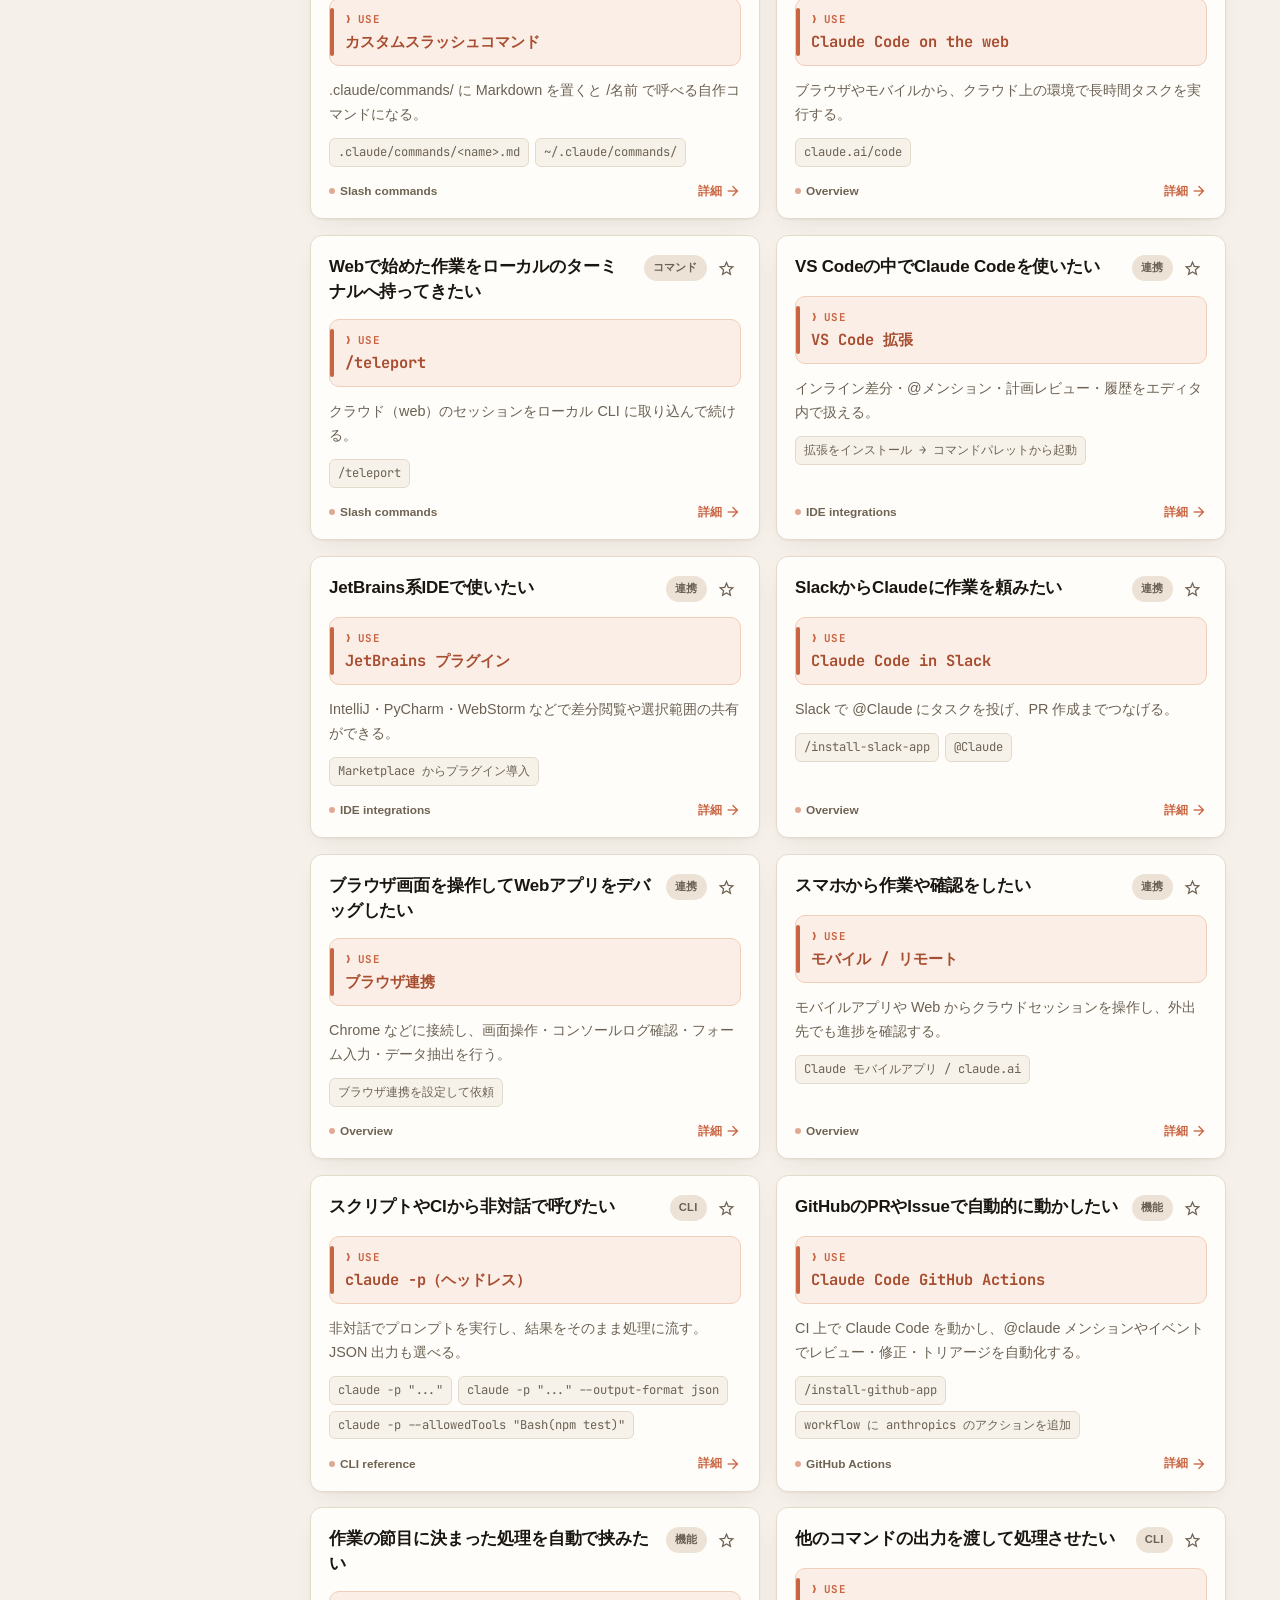
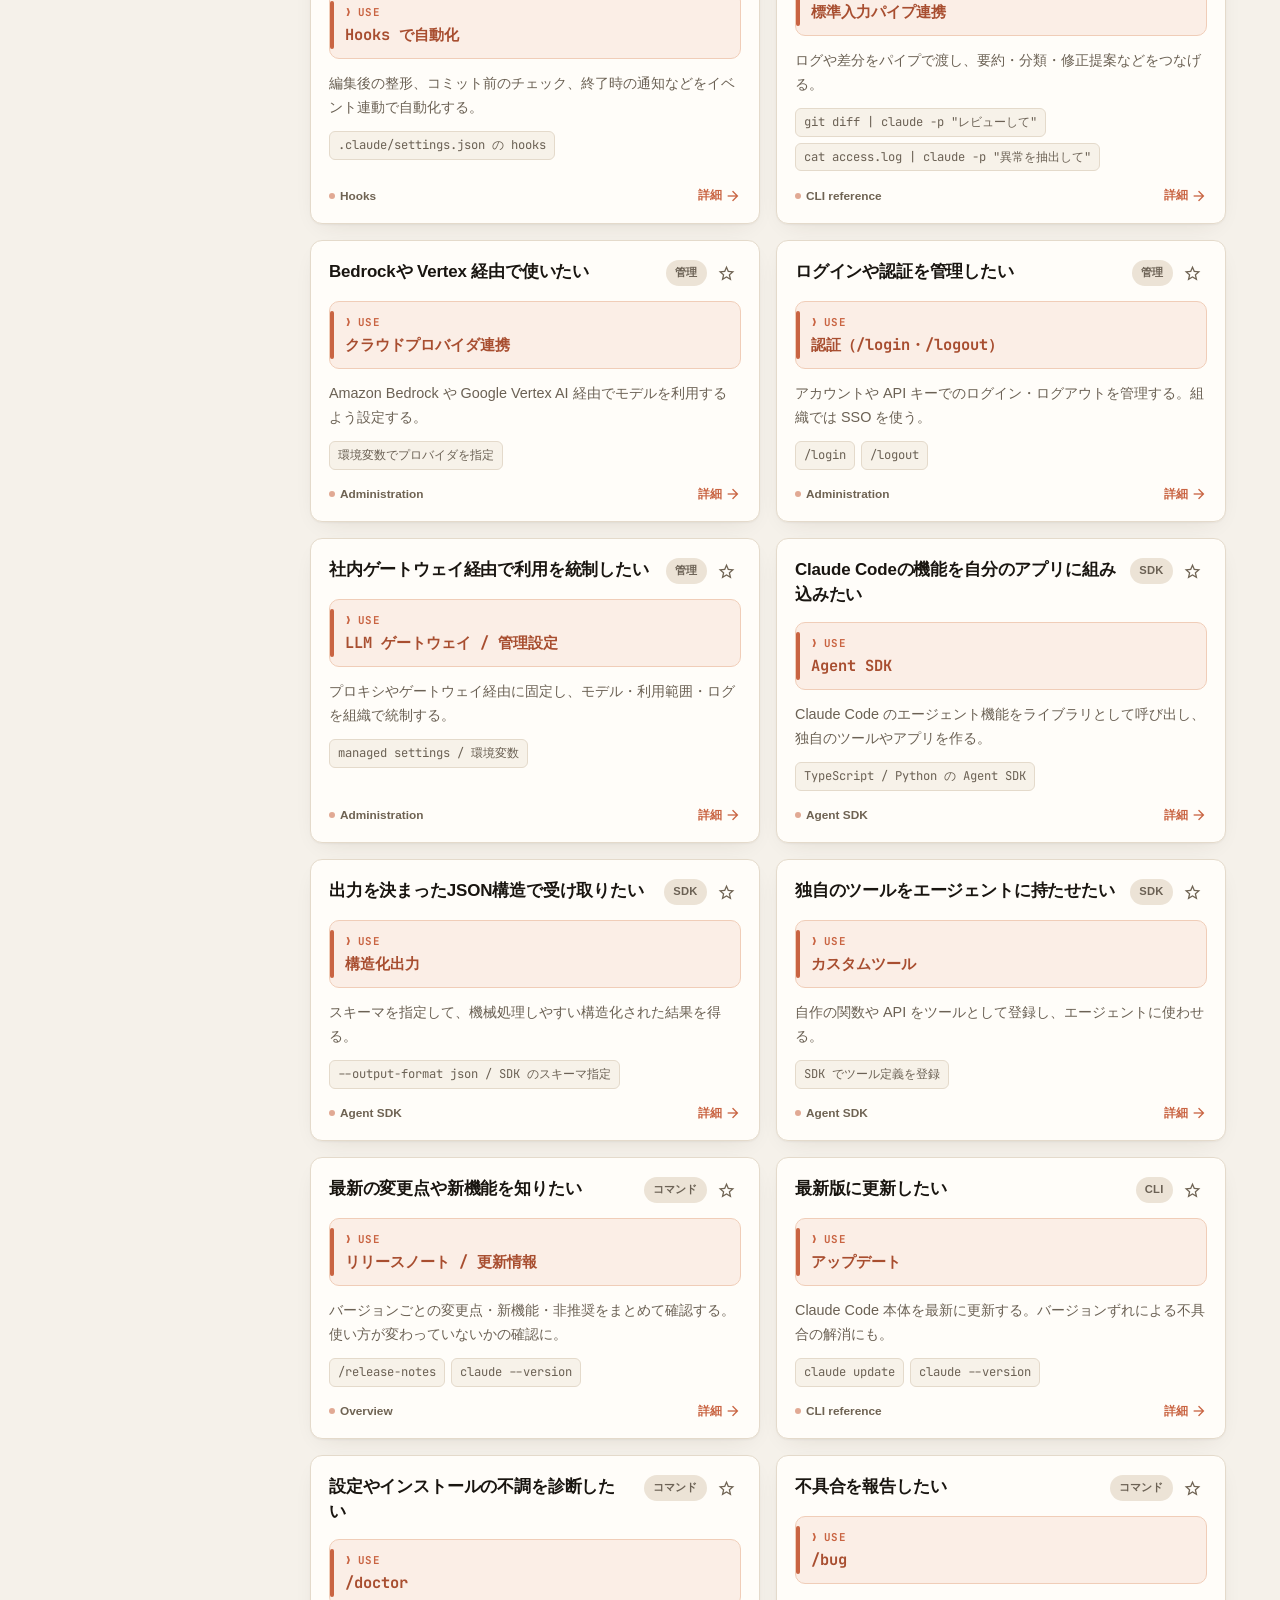
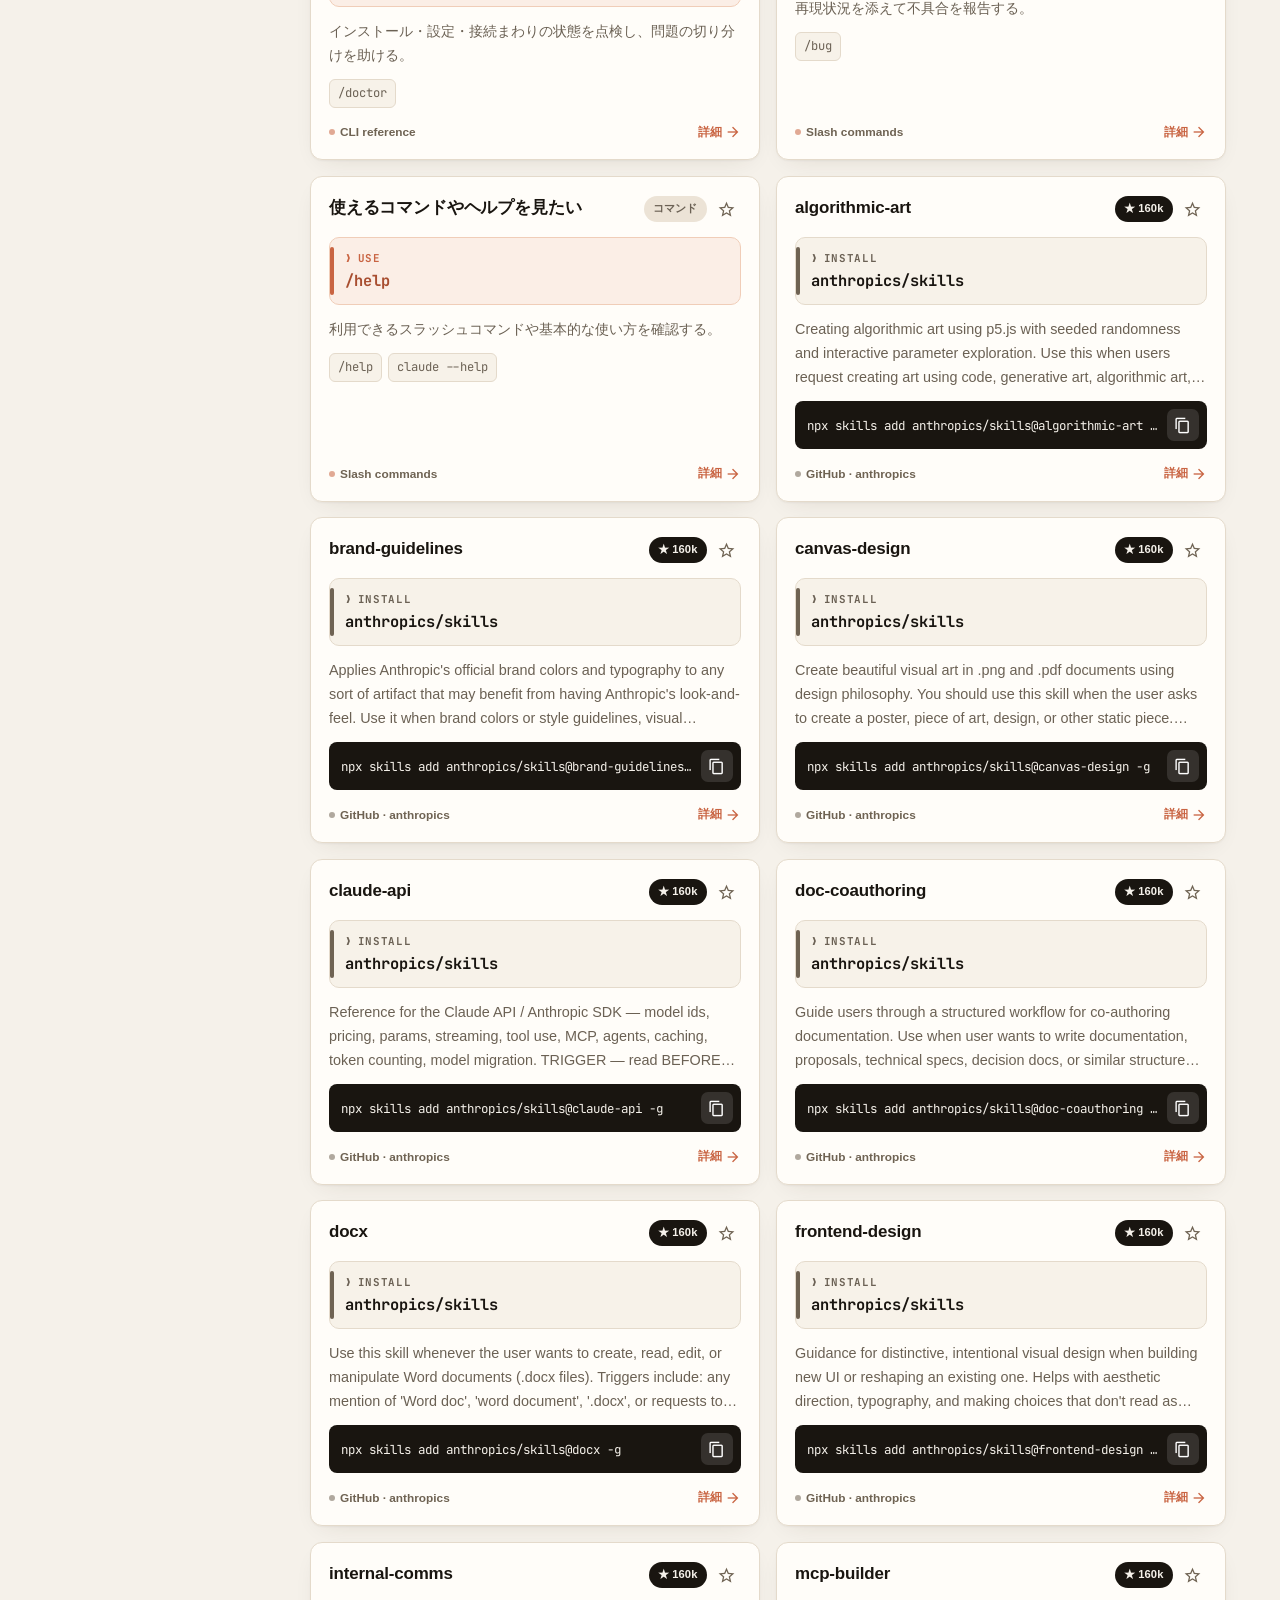
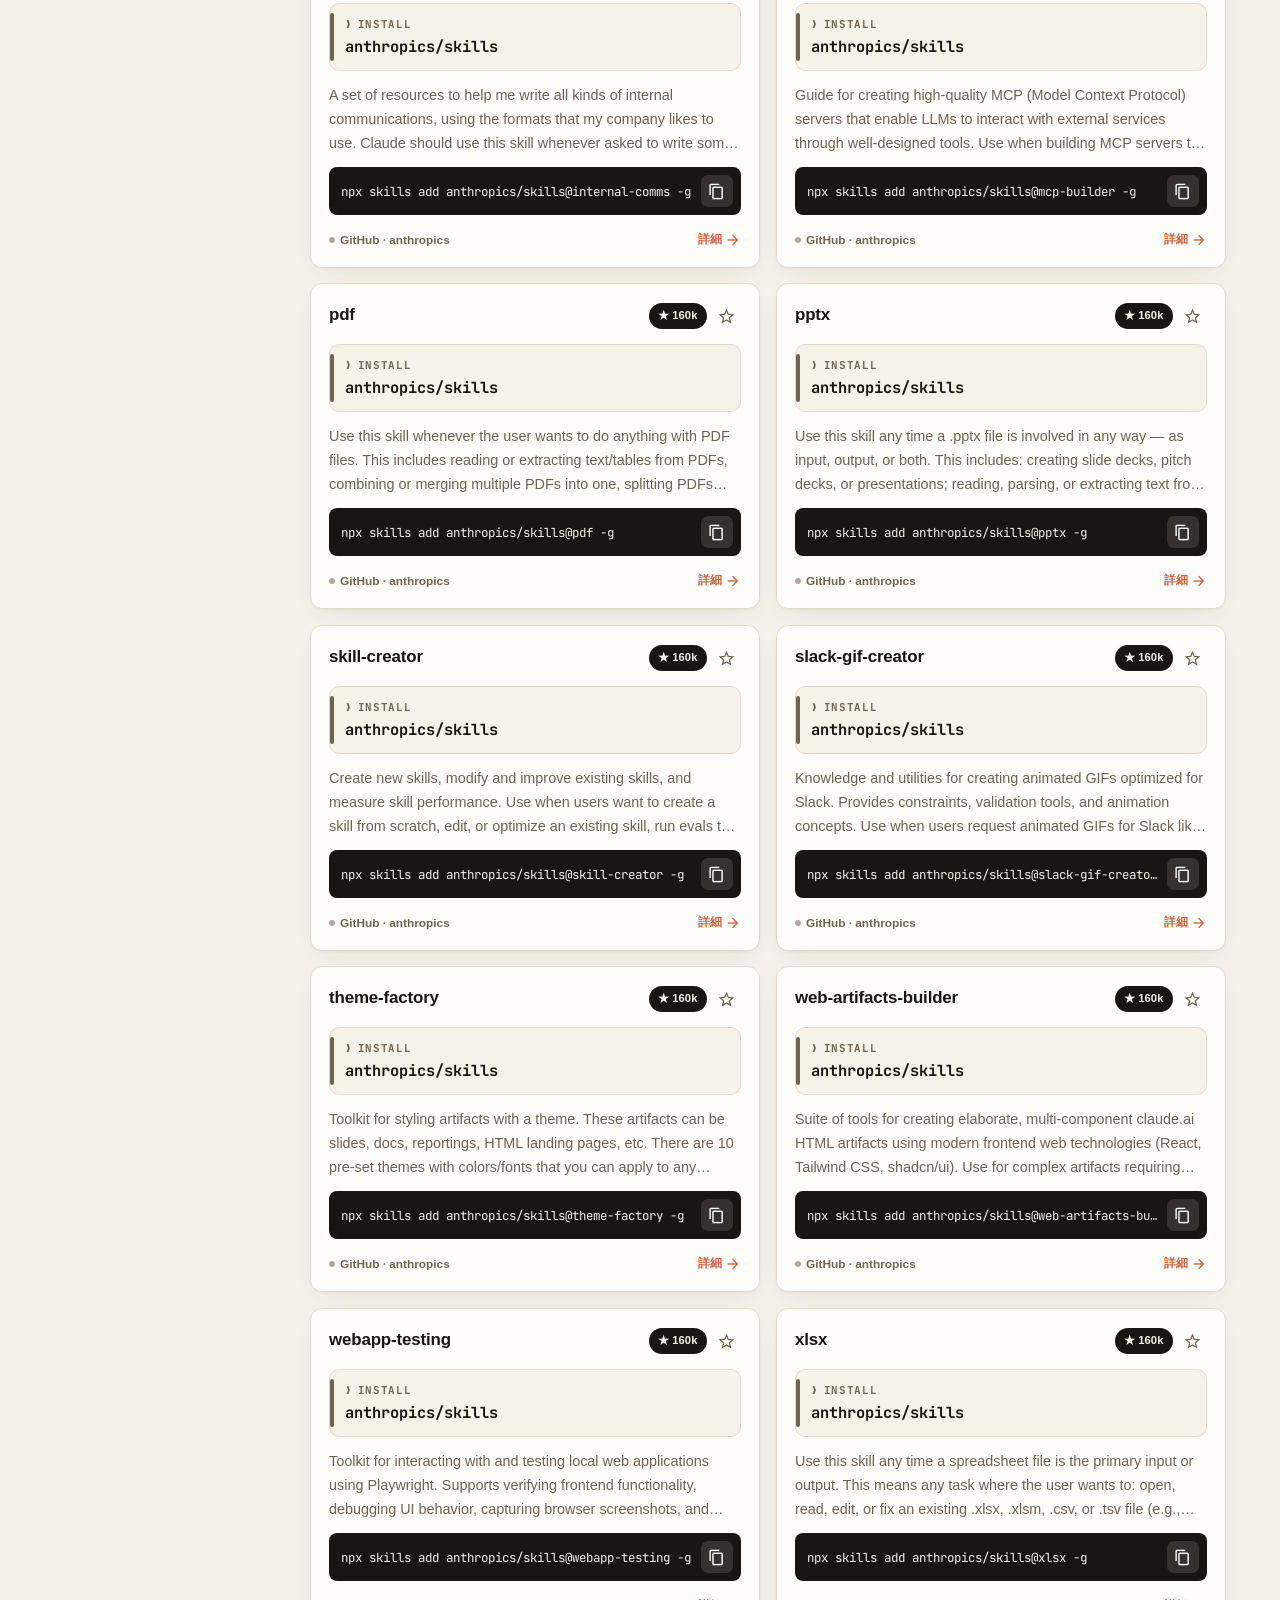
==== commit b08a1e54: "perf/a11y: CLS 0.43→改善 と アクセシビリティツリーの不正を修正 Agentic Browsing 40 の中身を実測したところ、実ユーザーに効く問題だった。  1. CLS(0." ====
--- a/site/index.html
+++ b/site/index.html
@@ -29,8 +29,8 @@
 <meta name="theme-color" content="#15120e" media="(prefers-color-scheme: dark)">
 <link rel="preconnect" href="https://fonts.googleapis.com">
 <link rel="preconnect" href="https://fonts.gstatic.com" crossorigin>
-<link href="https://fonts.googleapis.com/icon?family=Material+Icons+Outlined" rel="stylesheet">
-<link href="https://fonts.googleapis.com/css2?family=JetBrains+Mono:wght@400;500;700&display=swap" rel="stylesheet">
+<link href="https://fonts.googleapis.com/icon?family=Material+Icons+Outlined&display=block" rel="stylesheet">
+<link href="https://fonts.googleapis.com/css2?family=JetBrains+Mono:wght@400;500;700&display=optional" rel="stylesheet">
 <link rel="stylesheet" href="css/style.css">
 <script type="application/ld+json">
 {
@@ -85,7 +85,10 @@
   <div class="hero-inner">
     <p class="hero-kicker"><span class="kicker-dot" aria-hidden="true"></span>Function Finder ・ 公式ドキュメント準拠 ・ 週次更新</p>
     <h1 id="heroHeading" class="hero-title">
-      <span class="hero-line1">“<span class="rotator"><span class="rotator-in" id="rotator">PRを直したい</span><span class="caret" aria-hidden="true"></span></span>”</span>
+      <span class="hero-line1"><span class="rotator">
+        <span class="rotator-sizer" aria-hidden="true">“テストを書いて直したい”</span>
+        <span class="rotator-live">“<span class="rotator-in" id="rotator">PRを直したい</span><span class="caret" aria-hidden="true"></span>”</span>
+      </span></span>
       <span class="hero-line2">その機能へ、逆引きで<span class="hero-arrow" aria-hidden="true">❯</span></span>
     </h1>
     <p class="hero-sub">Claude Code の全主要機能を、目的から一発で — 全 <b id="heroCount" data-count="0">0</b> 件を横断検索</p>
@@ -157,7 +160,7 @@
           <span><em>3</em> Claude Code で使えるようになる（<code>-g</code>=全プロジェクト）</span>
         </div>
       </div>
-      <div id="cards" class="card-grid" role="list"></div>
+      <ul id="cards" class="card-grid"></ul>
       <div id="emptyState" class="empty-state" hidden>
         <span class="material-icons-outlined" aria-hidden="true">search_off</span>
         <p>該当なし — 言い換えて検索してみてください</p>
--- a/site/css/style.css
+++ b/site/css/style.css
@@ -105,10 +105,16 @@
 @keyframes pulse{0%{box-shadow:0 0 0 0 var(--ring)}70%{box-shadow:0 0 0 8px transparent}100%{box-shadow:0 0 0 0 transparent}}
 .hero-title{margin-top:14px;font-weight:850;letter-spacing:-.035em;line-height:1.04;color:var(--ink);font-size:clamp(2.4rem,7.2vw,5.2rem)}
 .hero-line1{display:block}
+/* タイプライターで文字数が変わっても高さが動かないようにする（CLS の主因だった）。
+   最長フレーズを不可視のサイザーとして常に敷き、実際に打つ文字はその上に重ねる。
+   こうすると現在の文字数に関係なく行数＝サイザーの行数で固定される。 */
+.rotator{position:relative;display:block}
+.rotator-sizer{display:block;visibility:hidden}
+.rotator-live{position:absolute;left:0;top:0;right:0;display:block}
 .hero-line2{display:block}
 /* 回転する want スロット */
-.rotator{display:inline-flex;align-items:baseline;position:relative}
-.rotator-in{display:inline-block;background:linear-gradient(transparent 62%,var(--accent-line) 62%);color:var(--accent2);padding:0 .04em;will-change:transform,opacity}
+/* inline-block だと折り返せない塊になるため inline に。行をまたいでも下線が付くよう clone。 */
+.rotator-in{display:inline;background:linear-gradient(transparent 62%,var(--accent-line) 62%);color:var(--accent2);padding:0 .04em;-webkit-box-decoration-break:clone;box-decoration-break:clone}
 .rotator-in.swap-out{animation:rotOut .26s ease forwards}
 .rotator-in.swap-in{animation:rotIn .36s cubic-bezier(.2,.8,.3,1)}
 @keyframes rotOut{to{opacity:0;transform:translateY(-.28em) rotateX(40deg)}}
@@ -184,7 +190,7 @@
 .sort-wrap select{height:38px;border:none;background:none;color:var(--text2);font-weight:700;font-size:.84rem;padding-right:2px;cursor:pointer;outline:none}
 
 /* ---------- cards ---------- */
-.card-grid{display:grid;grid-template-columns:repeat(auto-fill,minmax(310px,1fr));gap:16px}
+.card-grid{display:grid;grid-template-columns:repeat(auto-fill,minmax(310px,1fr));gap:16px;list-style:none;margin:0;padding:0}
 .feature-card{position:relative;display:flex;flex-direction:column;background:var(--surface);border:1px solid var(--border);border-radius:var(--radius);padding:18px 18px 16px;min-height:238px;cursor:pointer;transition:border-color .16s,transform .16s,box-shadow .16s;box-shadow:var(--shadow)}
 .feature-card:hover,.feature-card:focus-visible{border-color:var(--accent);transform:translateY(-3px);box-shadow:var(--shadow-lg);outline:none}
 .feature-card:focus-visible{box-shadow:0 0 0 3px var(--ring),var(--shadow-lg)}
@@ -340,6 +346,15 @@
 .copy-btn:hover{background:rgba(255,255,255,.24)}
 .copy-btn .material-icons-outlined{font-size:17px;color:#fff}
 .copy-btn.copied{background:#2f9e5f}
+
+/* そのまま使えるプロンプト（コードを書かない人の導線の要） */
+.pcopy-btn{display:inline-flex;align-items:center;gap:7px;margin-top:10px;padding:8px 13px;border:1px solid var(--accent-line);border-radius:9px;background:var(--accent-soft);color:var(--accent2);font-size:.8rem;font-weight:800;cursor:pointer;transition:.15s;text-align:left}
+.pcopy-btn:hover{background:var(--accent);border-color:var(--accent);color:#fff}
+.pcopy-btn:focus-visible{outline:none;box-shadow:0 0 0 3px var(--ring)}
+.pcopy-btn .material-icons-outlined{font-size:17px}
+.pcopy-btn.copied{background:#2f9e5f;border-color:#2f9e5f;color:#fff}
+.prompt-lead{font-size:.82rem;color:var(--text2);margin-bottom:8px}
+.prompt-text{margin:0;padding:12px 14px;border:1px solid var(--border);border-radius:9px;background:var(--surface2);color:var(--text);font-family:var(--sans);font-size:.85rem;line-height:1.7;white-space:pre-wrap;word-break:break-word;max-height:260px;overflow-y:auto}
 .detail-block.install .install-row{margin-top:10px}
 
 /* 使い方ヘルプ（Skills表示時のみ） */
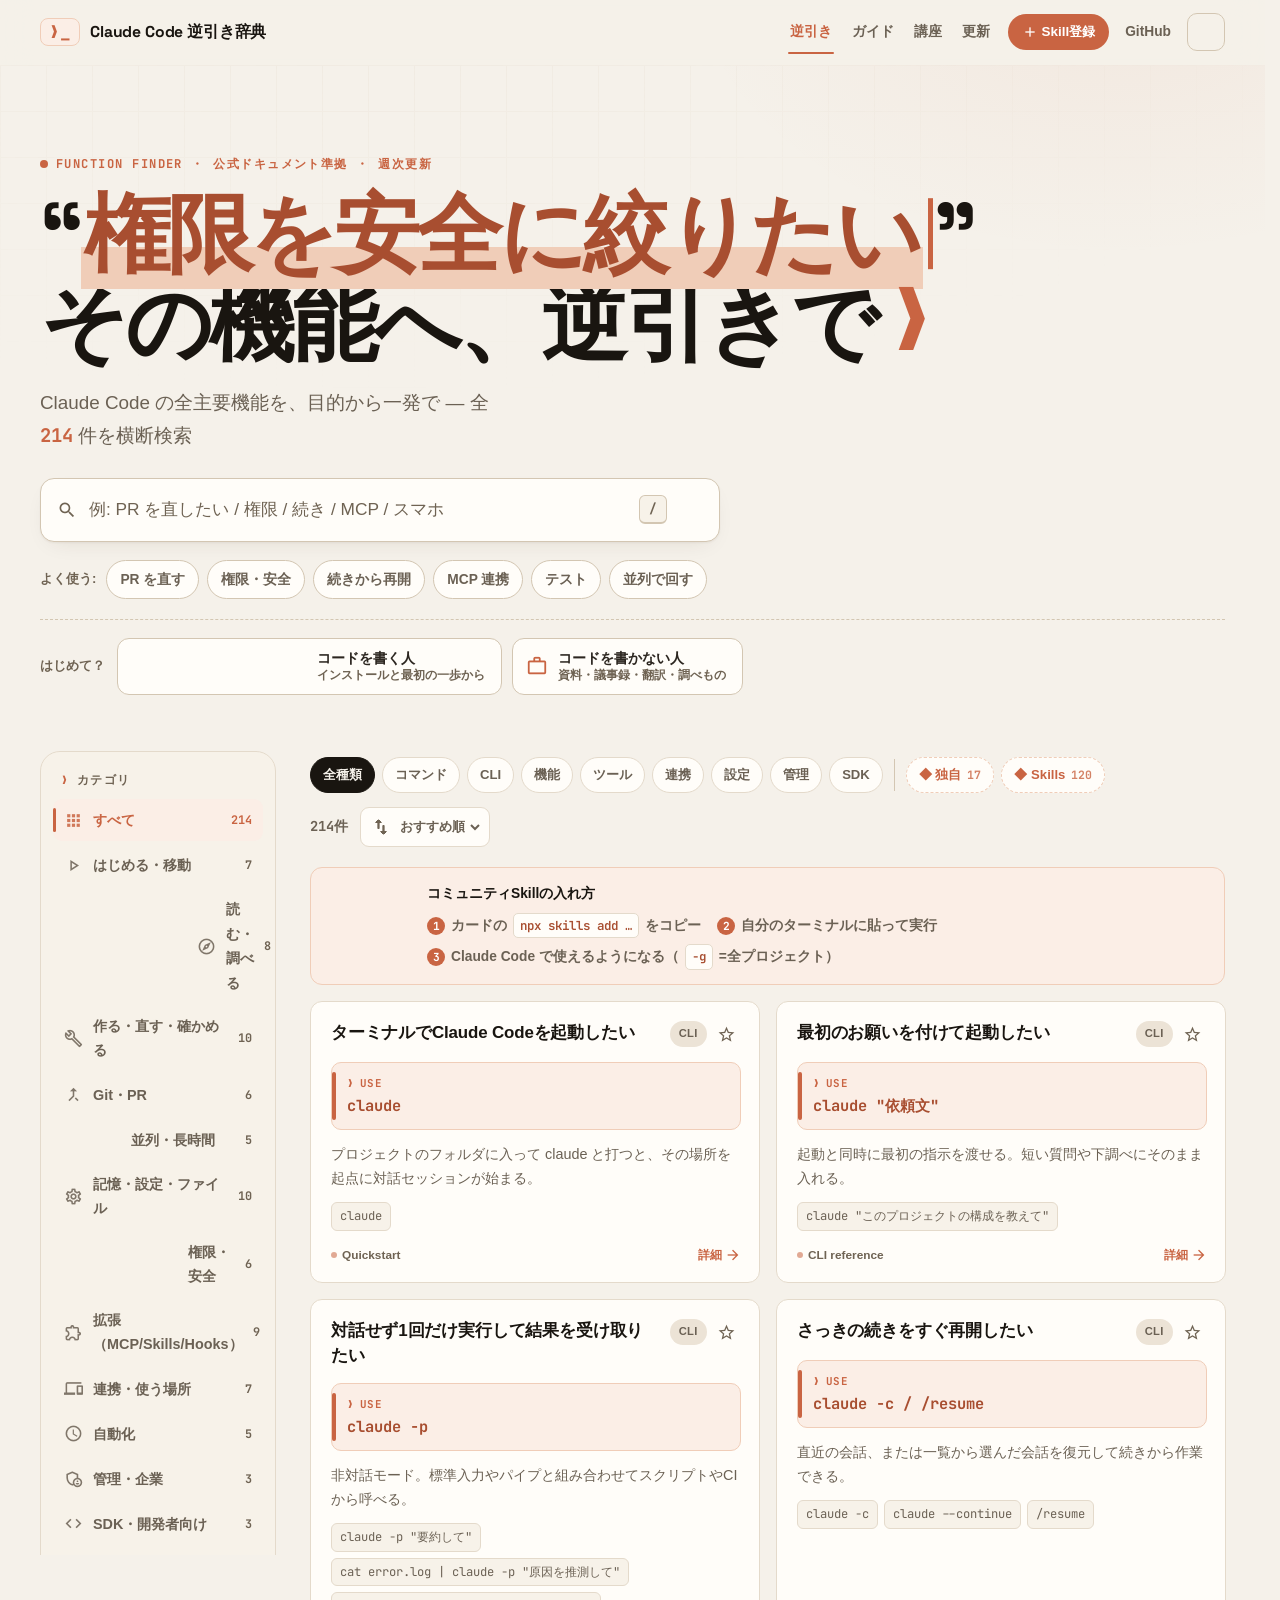
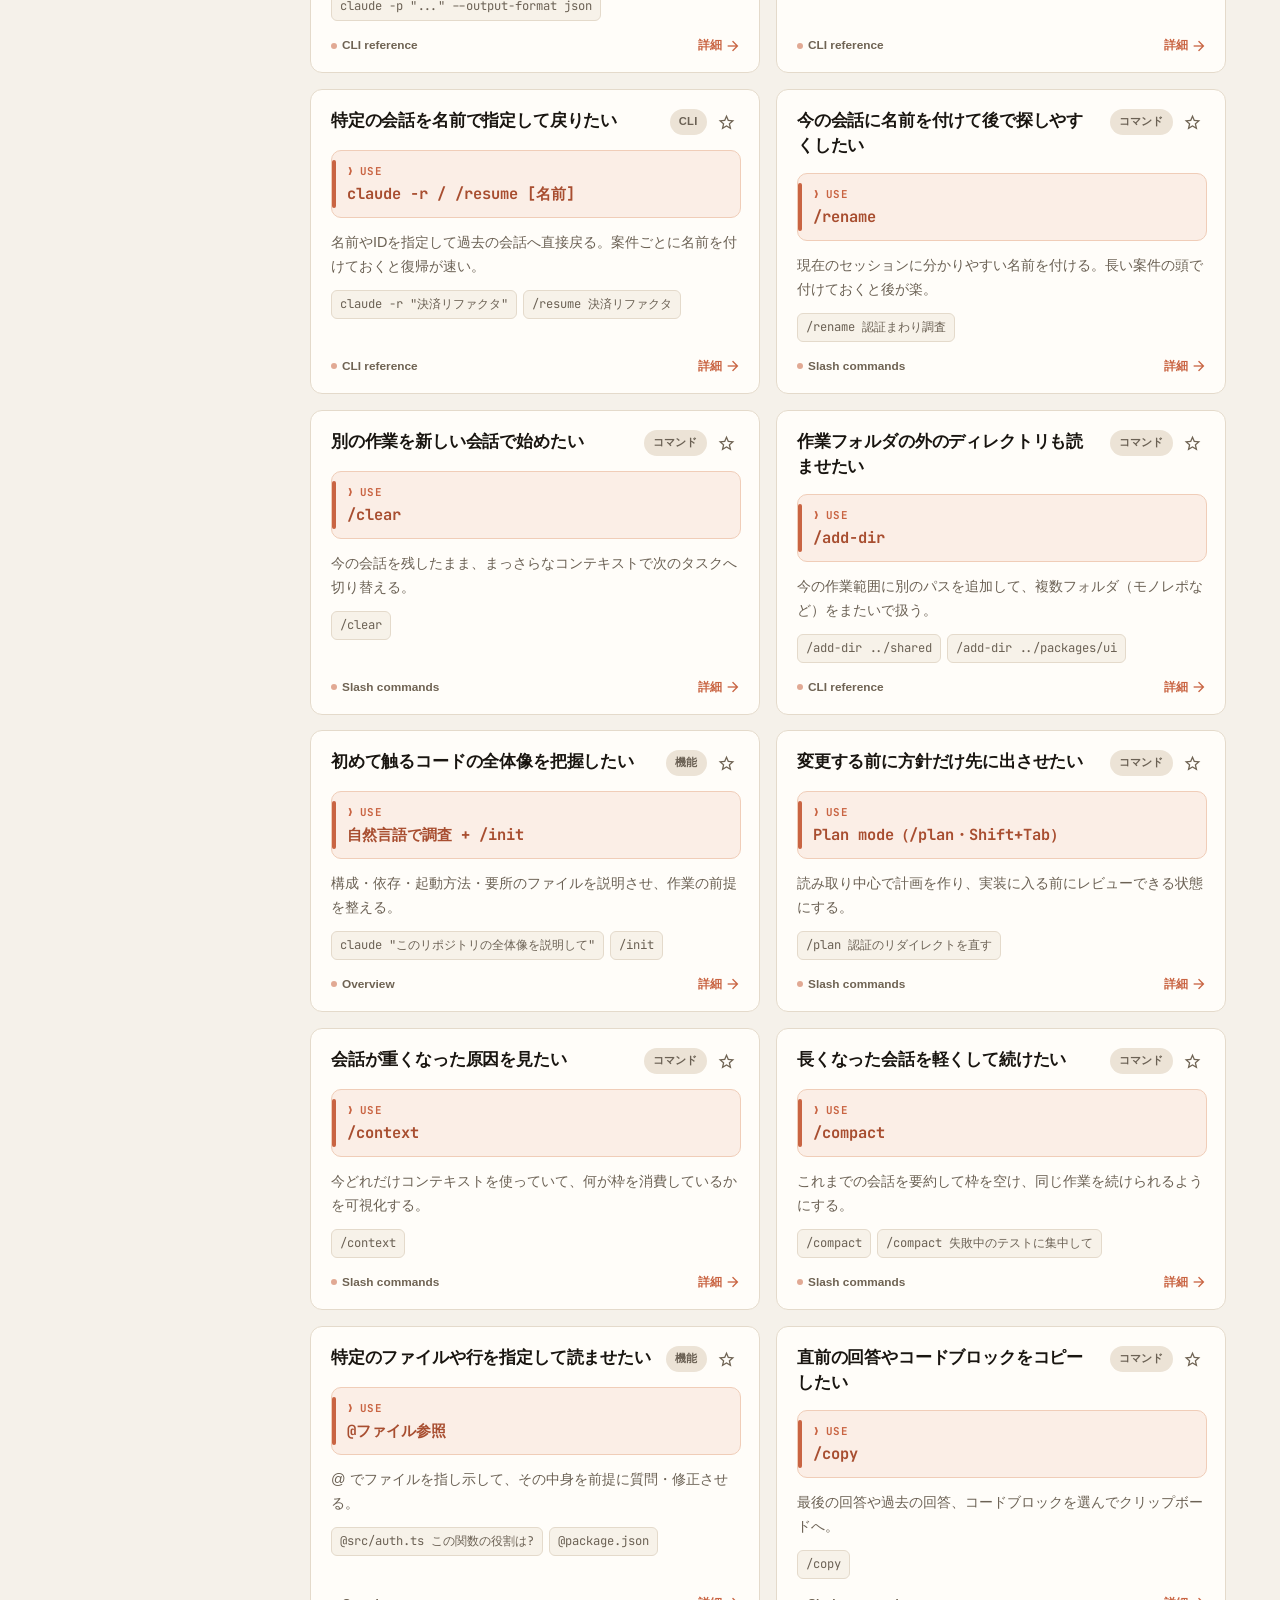
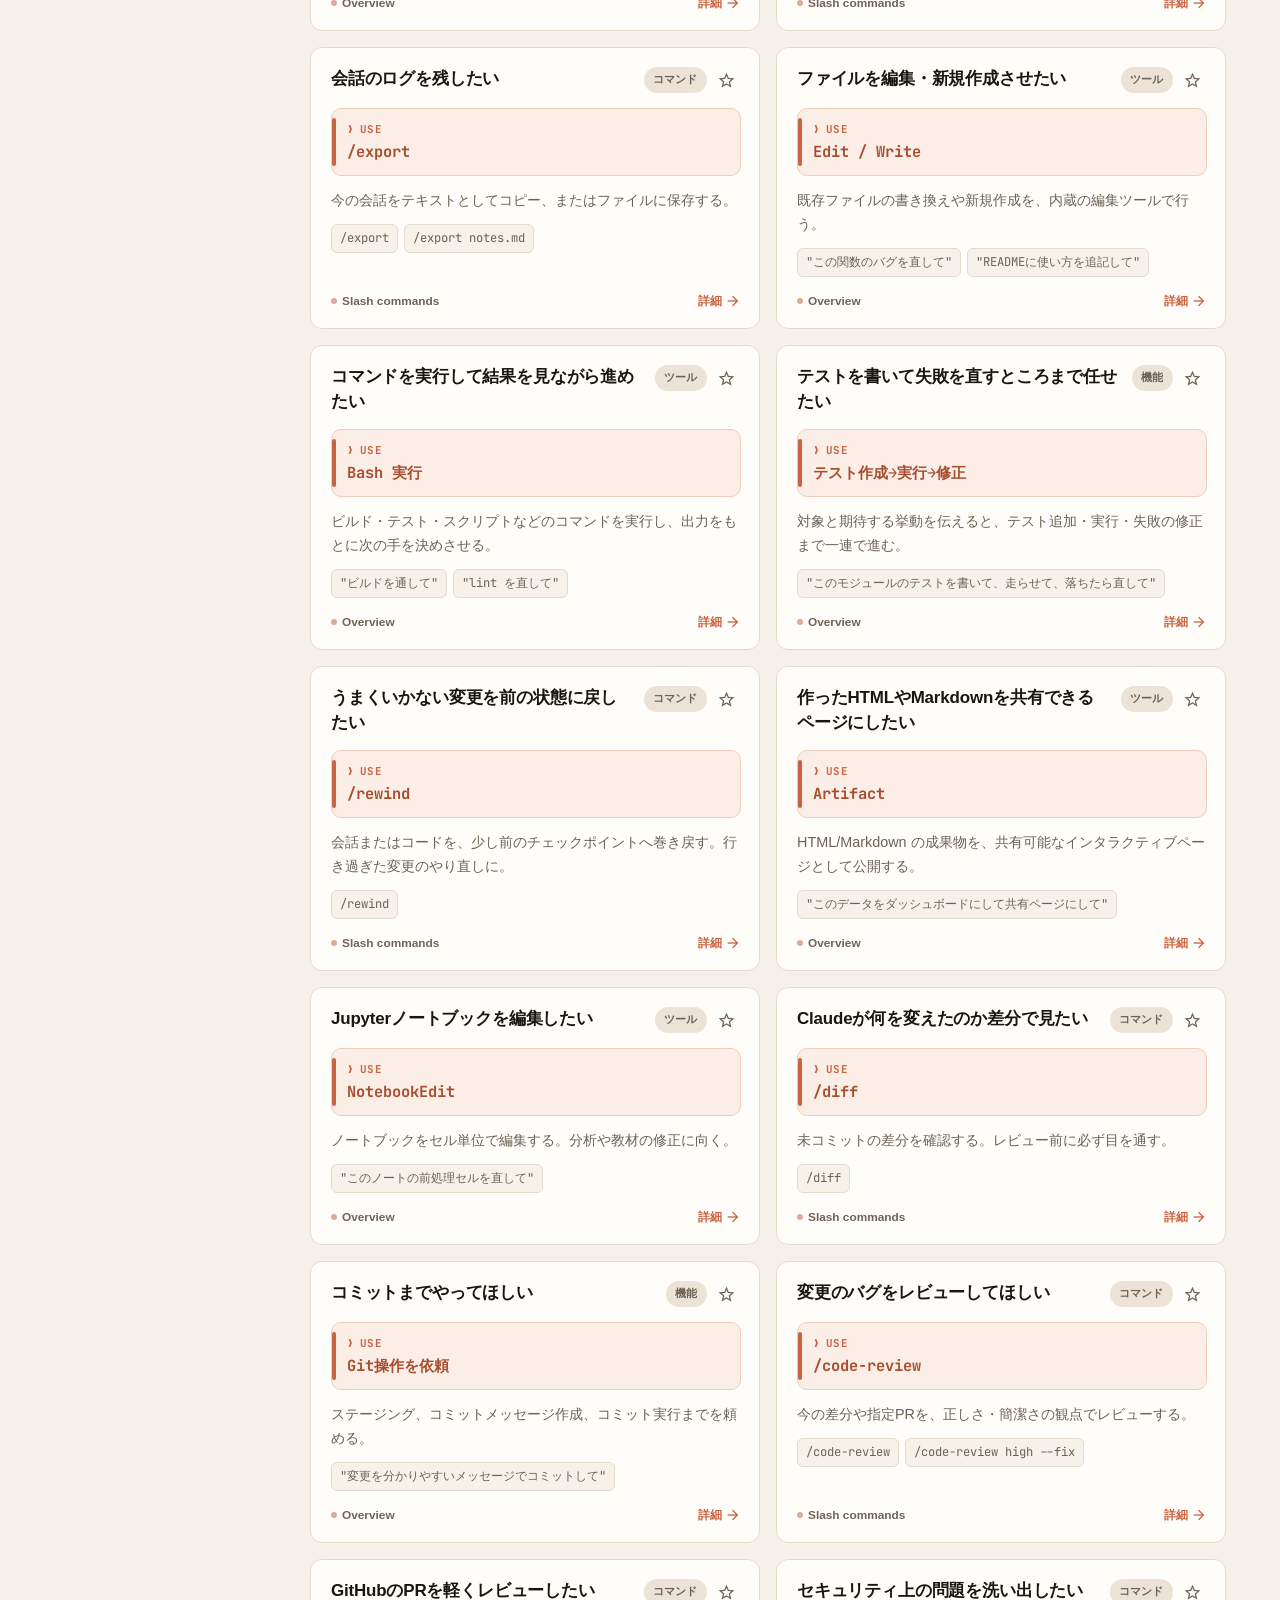
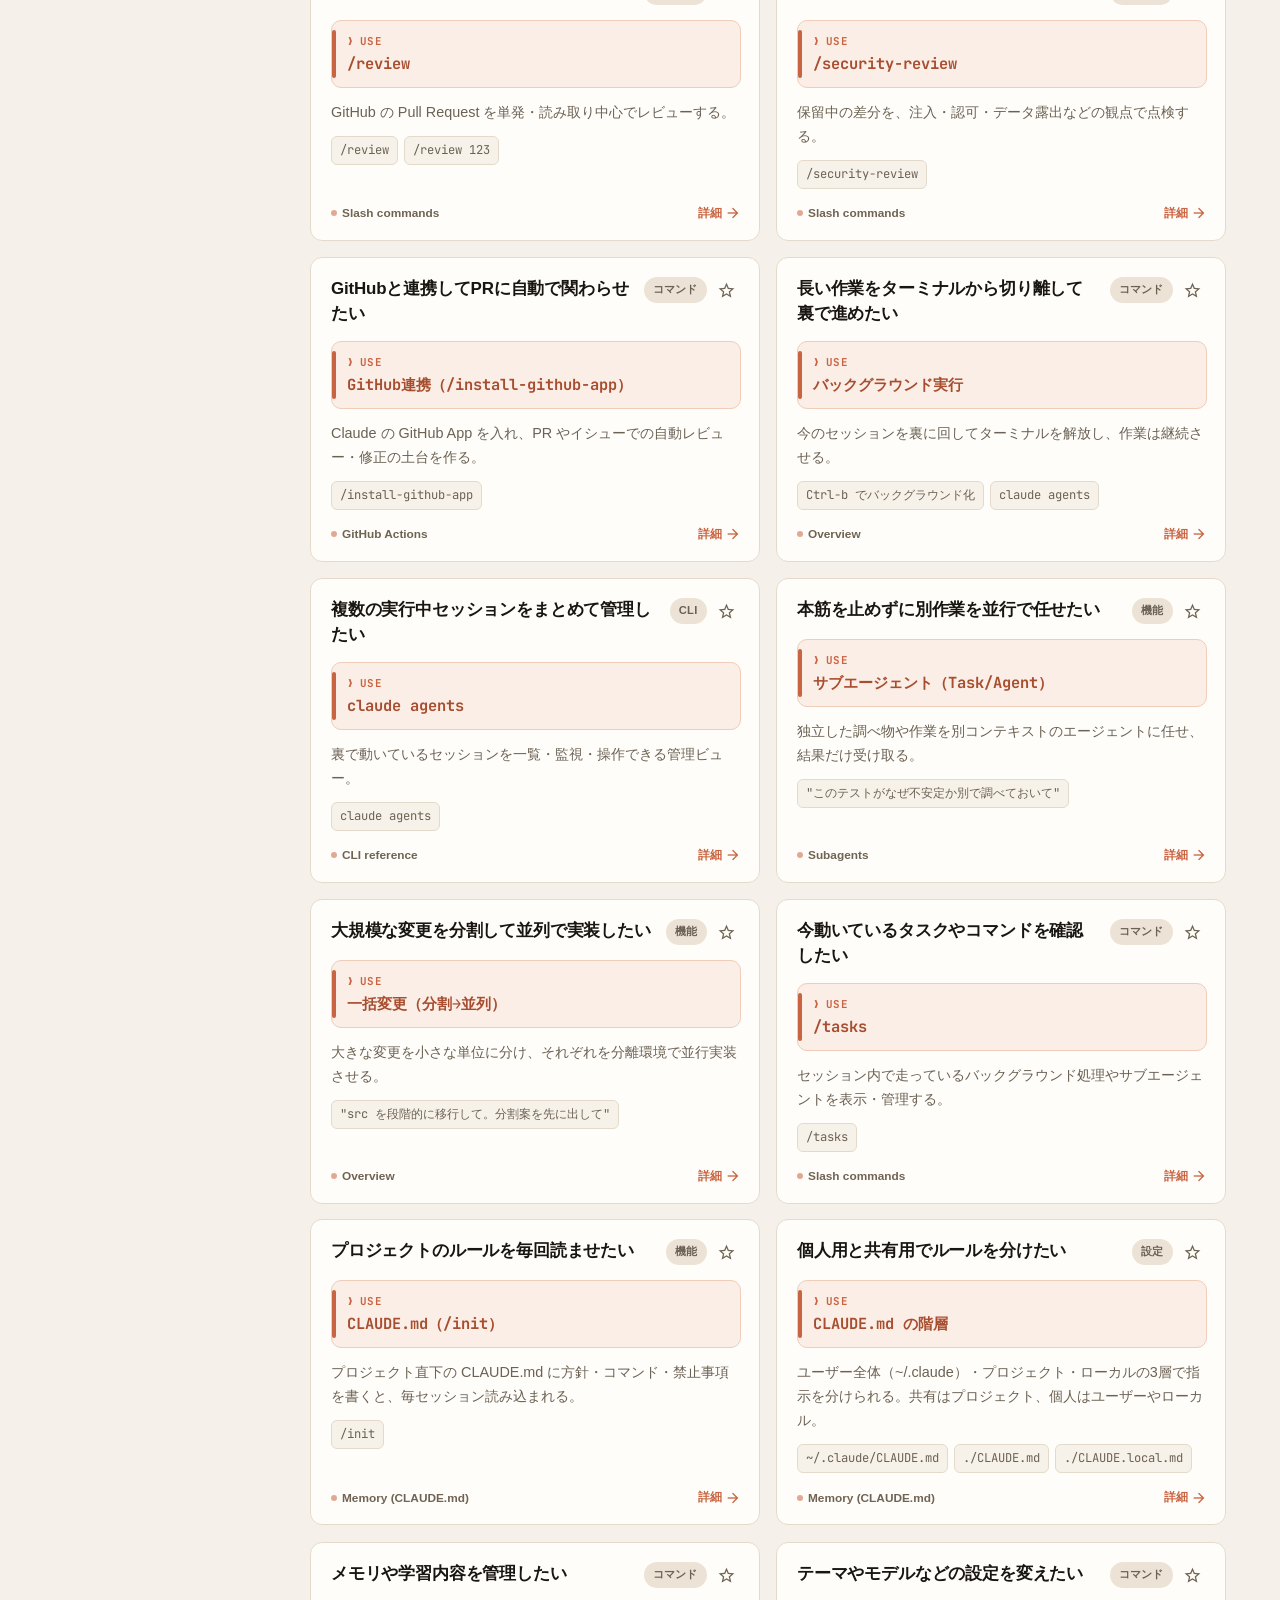
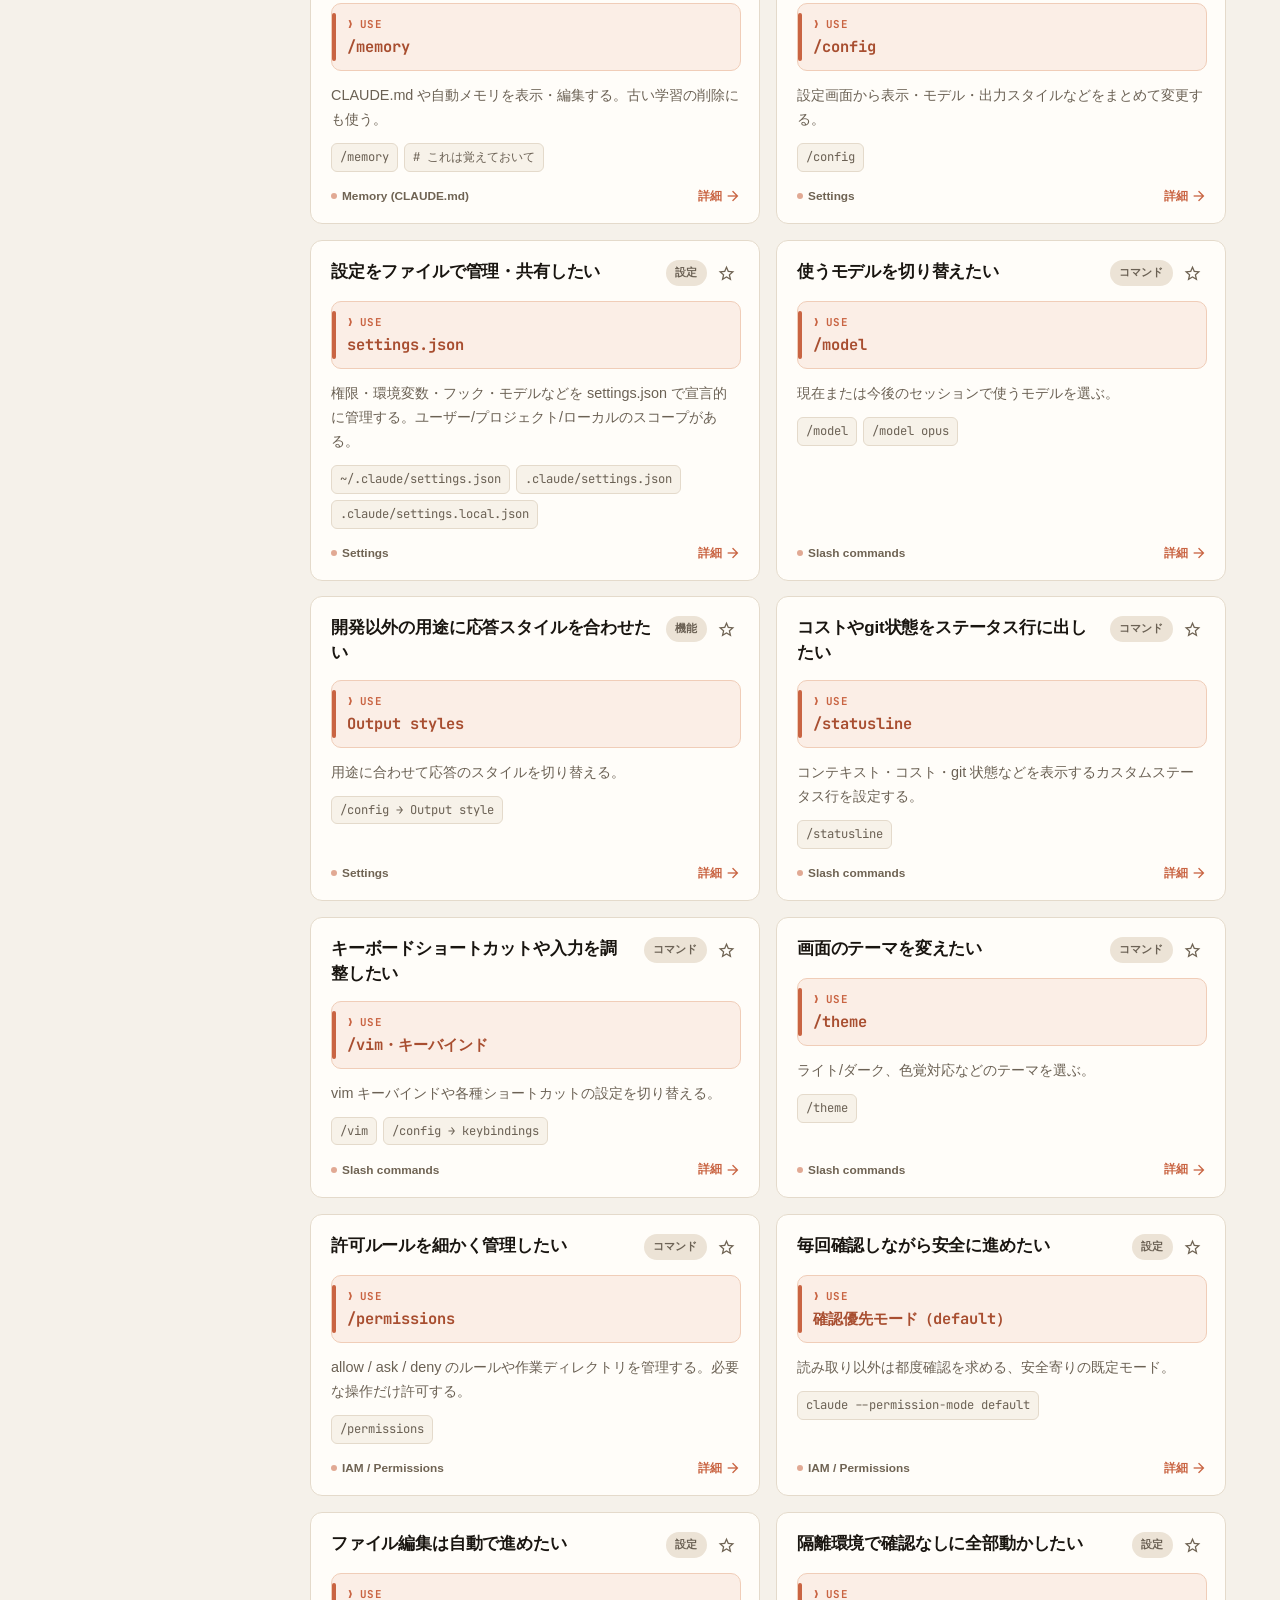
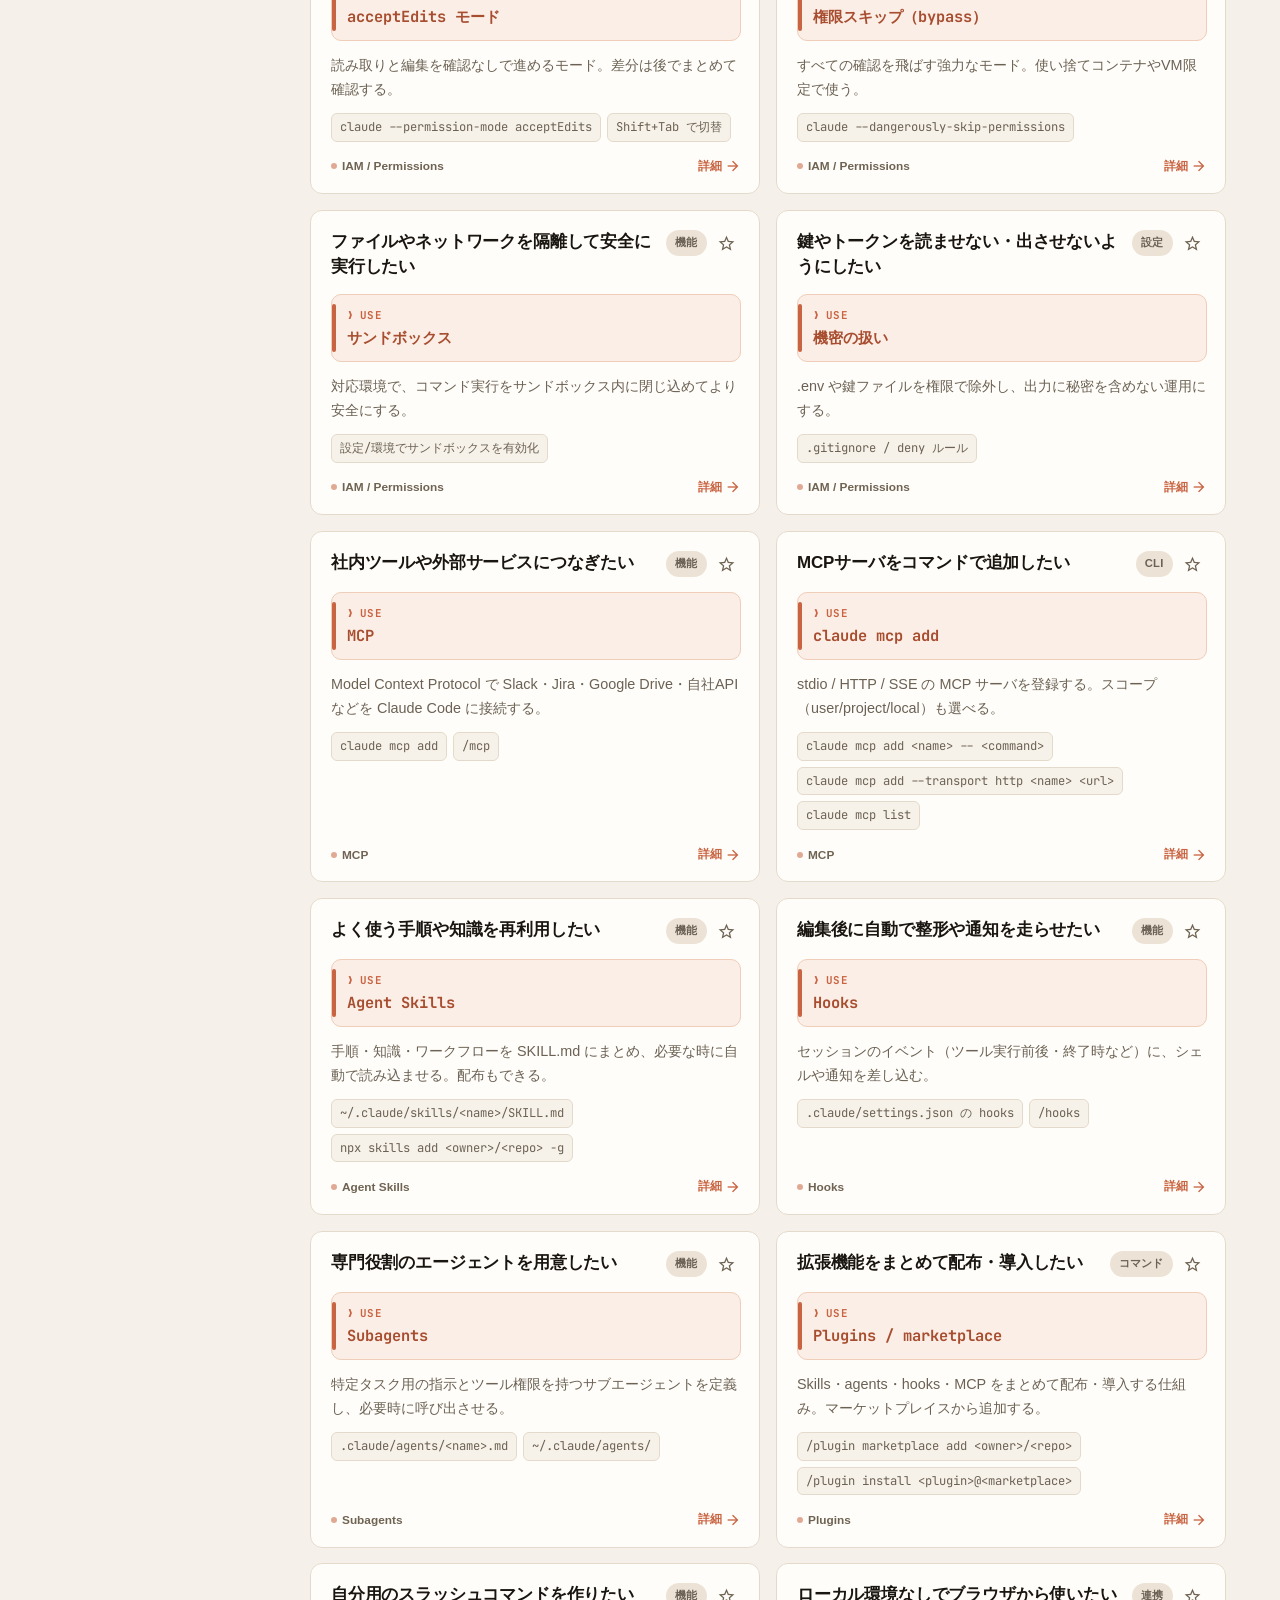
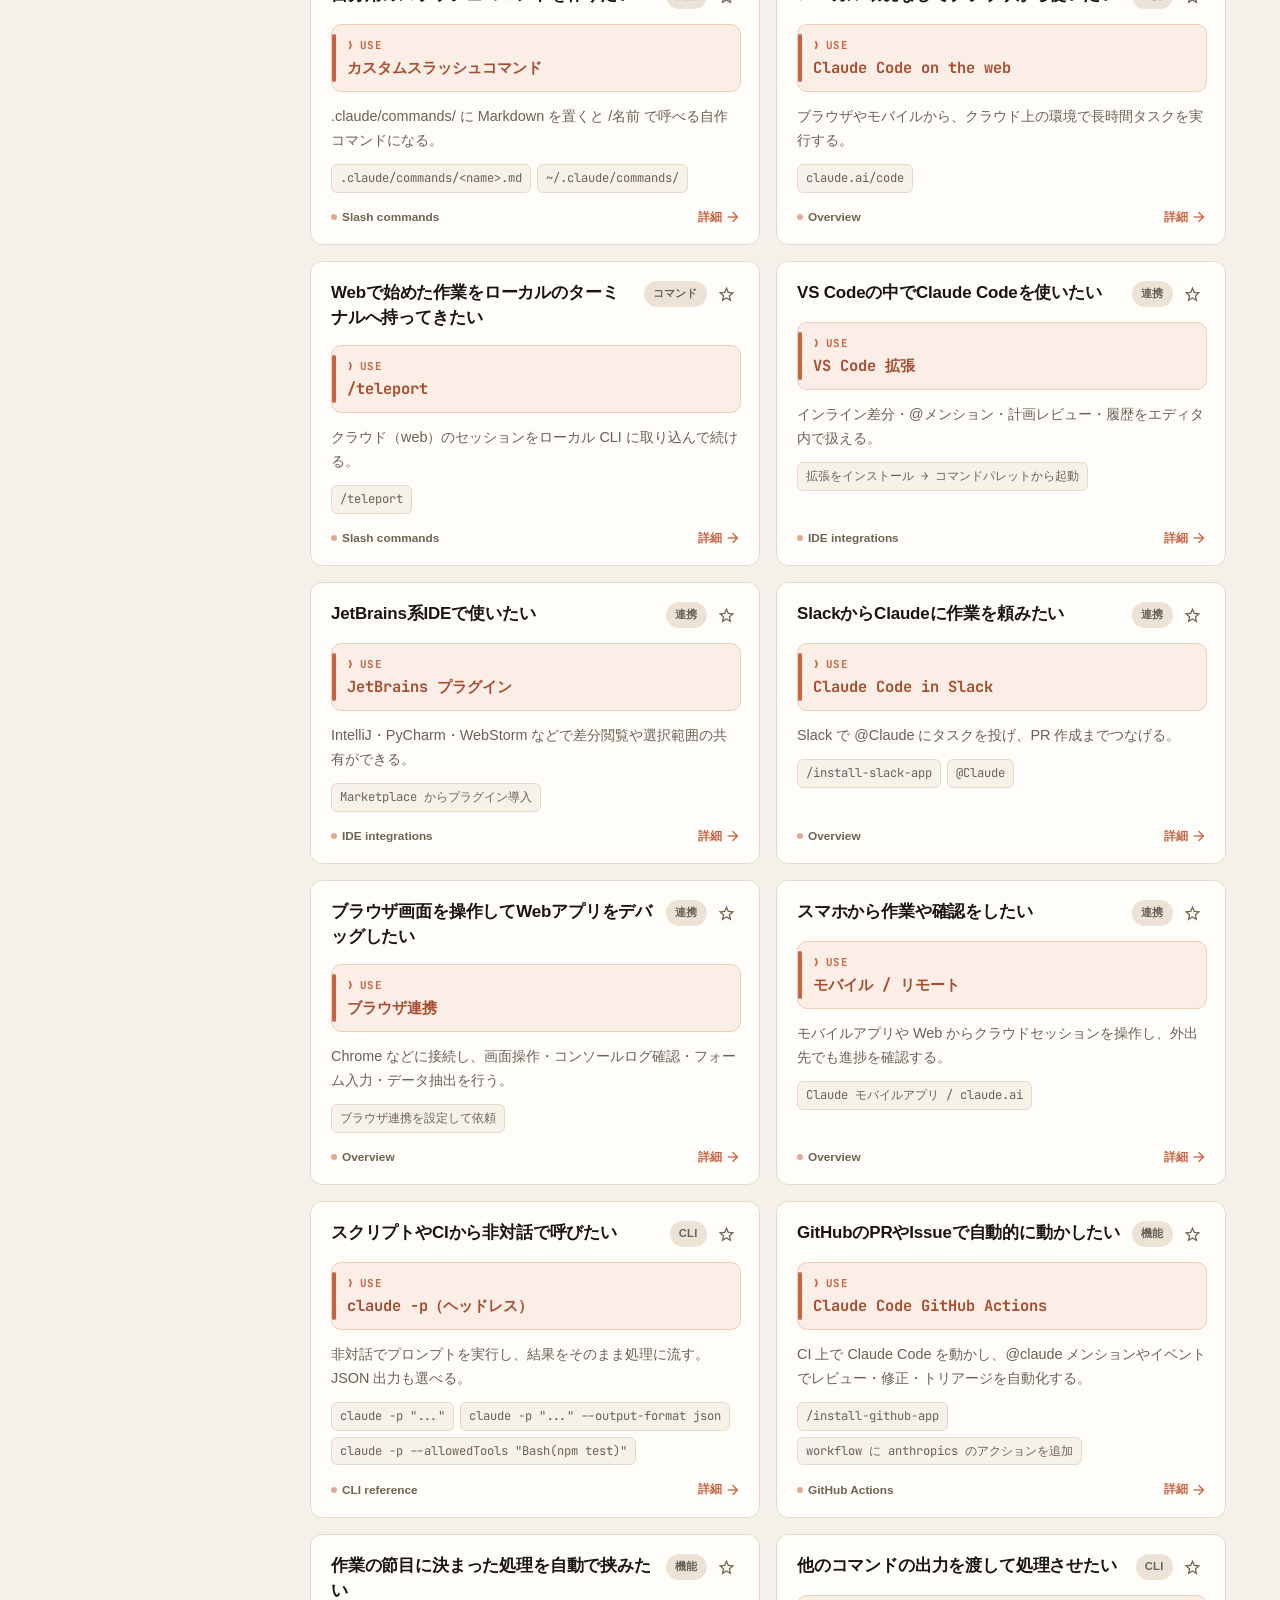
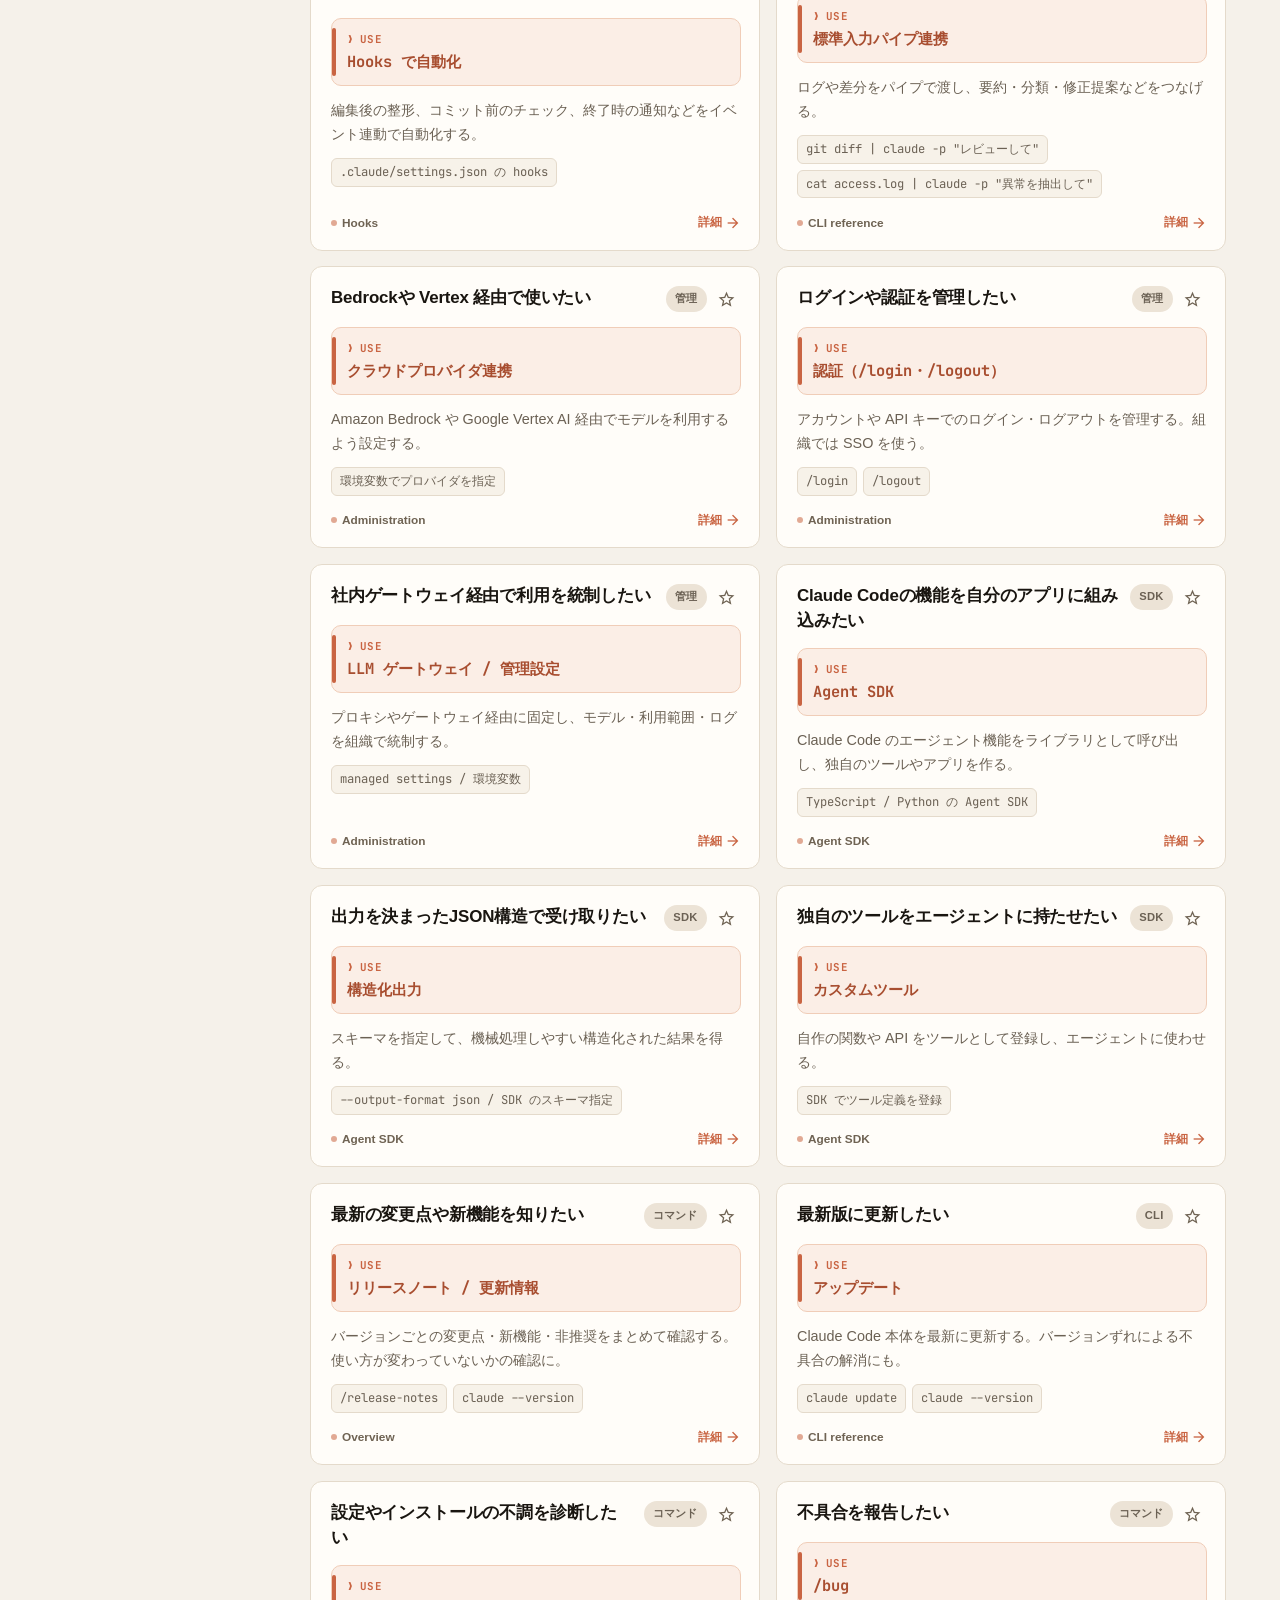
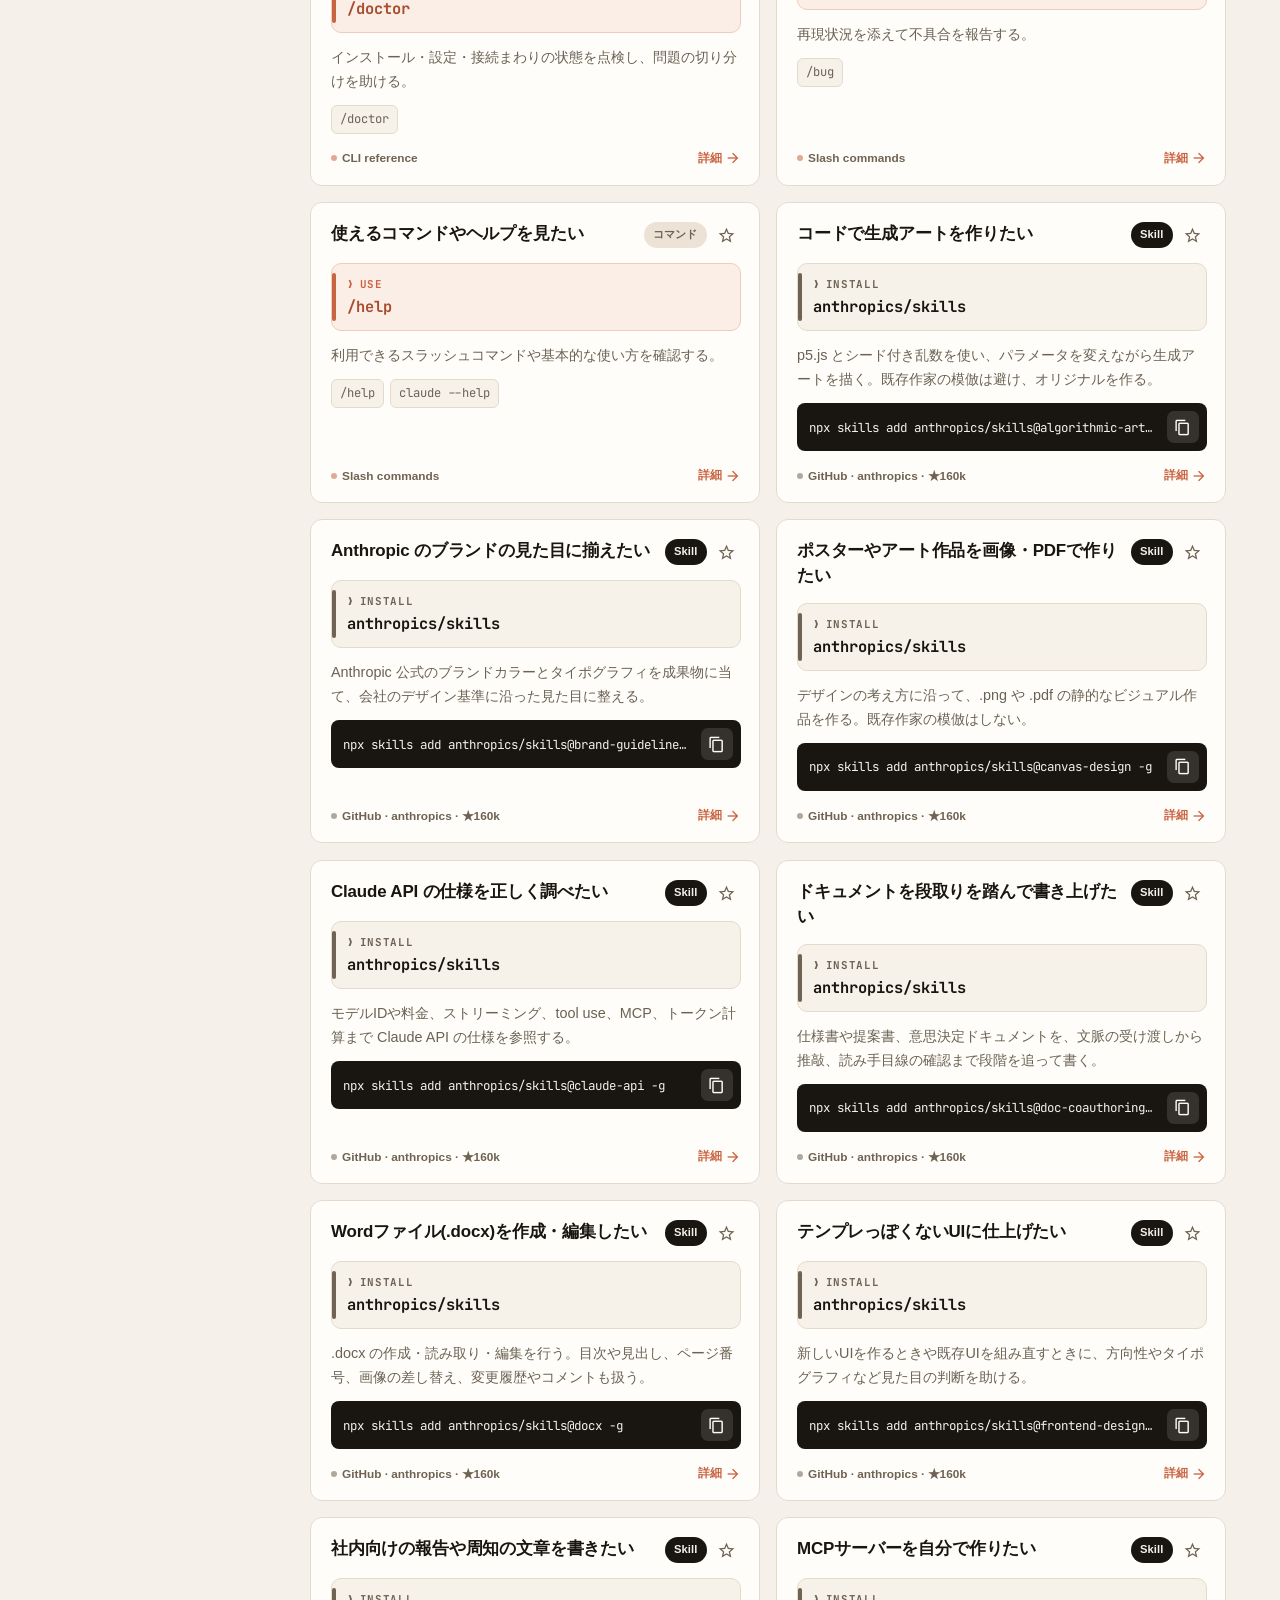
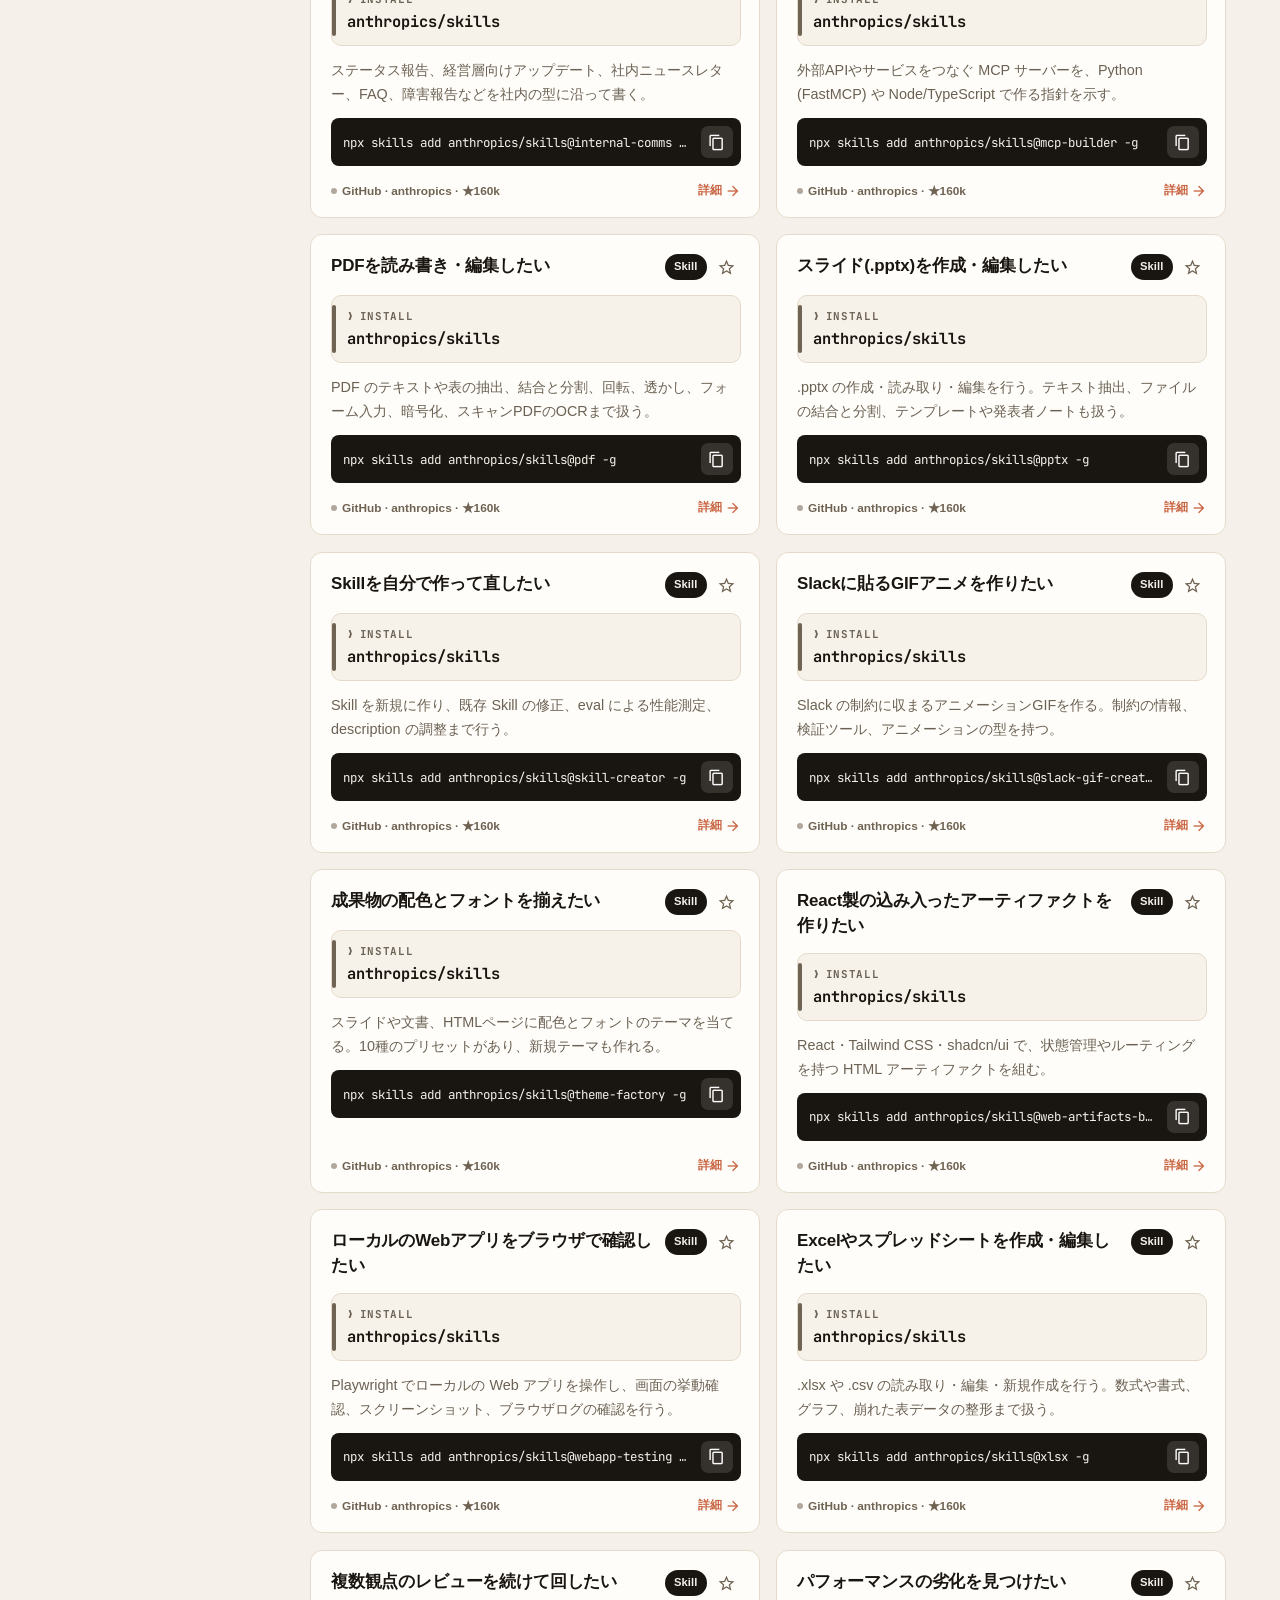
==== commit 1e4c7408: "feat(design): 逆引き辞典を「ターミナル・エディトリアル」へリデザイン (AI感の除去) UI が生成物っぽいという指摘。素材(コーラル単色・巨大タイポ・暖色クリーム)は 合っていたが、提" ====
--- a/site/index.html
+++ b/site/index.html
@@ -31,6 +31,7 @@
 <link rel="preconnect" href="https://fonts.gstatic.com" crossorigin>
 <link href="https://fonts.googleapis.com/icon?family=Material+Icons+Outlined&display=block" rel="stylesheet">
 <link href="https://fonts.googleapis.com/css2?family=JetBrains+Mono:wght@400;500;700&display=optional" rel="stylesheet">
+<link href="https://fonts.googleapis.com/css2?family=Space+Grotesk:wght@500;600;700&display=optional" rel="stylesheet">
 <link rel="stylesheet" href="css/style.css">
 <script type="application/ld+json">
 {
@@ -49,7 +50,7 @@
 </script>
 <script>
   // フラッシュ回避: 描画前にテーマ確定
-  (function(){try{var t=localStorage.getItem('ccf-theme');if(!t)t=matchMedia('(prefers-color-scheme: dark)').matches?'dark':'light';document.documentElement.dataset.theme=t;}catch(e){}})();
+  (function(){try{var t=localStorage.getItem('ccf-theme');if(!t)t='light';document.documentElement.dataset.theme=t;}catch(e){}})();
 </script>
 </head>
 <body>
@@ -114,7 +115,7 @@
     <div class="hero-roles">
       <span class="roles-label">はじめて？</span>
       <button type="button" class="role-chip" data-role-cat="start">
-        <span class="material-icons-outlined" aria-hidden="true">rocket_launch</span>
+        <span class="material-icons-outlined" aria-hidden="true">terminal</span>
         <span class="role-text"><b>コードを書く人</b><em>インストールと最初の一歩から</em></span>
       </button>
       <button type="button" class="role-chip is-cowork" data-role-cat="cowork">
--- a/site/css/style.css
+++ b/site/css/style.css
@@ -23,8 +23,13 @@
   --shadow-lg:0 24px 60px -20px rgba(40,26,10,.34);
   --radius:12px;
   --radius-sm:8px;
+  --radius-lg:20px;        /* 外側コンテナは大きめ・内側要素は tight（radius に強弱） */
   --mono:"JetBrains Mono","SF Mono","Fira Code","Cascadia Code",Consolas,monospace;
   --sans:-apple-system,BlinkMacSystemFont,"Segoe UI","Hiragino Sans","Noto Sans JP",sans-serif;
+  /* 見出し用の表示フォント: Latin のみ Space Grotesk（技術的で mono と相性が良い・軽量）、日本語はシステム源ゴシックに委ねる。
+     日本語 webフォントは巨大 hero(LCP)を再フローさせ CLS を悪化＋サブセット多数でコスト増だったため意図的に不採用。
+     個性は Latin タイポ＋暖色パレット＋脱箱カード＋❯モチーフで出す。 */
+  --display:"Space Grotesk",-apple-system,BlinkMacSystemFont,"Hiragino Sans","Noto Sans JP",sans-serif;
   --maxw:1280px;
 }
 :root[data-theme="dark"]{
@@ -77,7 +82,7 @@
 .header-logo:hover{text-decoration:none}
 .brand-mark{font-family:var(--mono);font-weight:700;font-size:1.1rem;color:var(--accent);
   background:var(--accent-soft);border:1px solid var(--accent-line);border-radius:8px;padding:2px 8px;line-height:1.2}
-.brand-name{font-size:.98rem;font-weight:800;letter-spacing:-.01em;white-space:nowrap;color:var(--ink)}
+.brand-name{font-family:var(--display);font-size:.98rem;font-weight:700;letter-spacing:-.01em;white-space:nowrap;color:var(--ink)}
 .header-nav{display:flex;align-items:center;gap:16px}
 .header-nav a{font-size:.86rem;color:var(--text2);font-weight:700;white-space:nowrap}
 .header-nav a:hover{color:var(--accent);text-decoration:none}
@@ -93,17 +98,18 @@
 .hero{position:relative;padding:clamp(38px,7vw,84px) clamp(16px,4vw,40px) clamp(28px,4vw,48px);overflow:hidden;isolation:isolate}
 /* 動く grid レイヤ */
 .hero::before{content:"";position:absolute;inset:0;z-index:-2;background:linear-gradient(var(--border) 1px,transparent 1px) 0 0/100% 46px,linear-gradient(90deg,var(--border) 1px,transparent 1px) 0 0/46px 100%;opacity:.35;-webkit-mask-image:radial-gradient(120% 96% at 30% -20%,#000,transparent 72%);mask-image:radial-gradient(120% 96% at 30% -20%,#000,transparent 72%);pointer-events:none}
-/* 動く aurora レイヤ */
-.hero::after{content:"";position:absolute;inset:-30% -10% auto -10%;height:150%;z-index:-1;pointer-events:none;background:
-  radial-gradient(38% 44% at 78% 8%,color-mix(in srgb,var(--accent) 30%,transparent),transparent 70%),
-  radial-gradient(32% 40% at 12% 22%,color-mix(in srgb,var(--accent3) 26%,transparent),transparent 72%);
-  filter:blur(10px);opacity:.55;animation:aurora 18s ease-in-out infinite alternate}
-@keyframes aurora{0%{transform:translate3d(0,0,0) scale(1)}50%{transform:translate3d(3%,2%,0) scale(1.08)}100%{transform:translate3d(-3%,-1%,0) scale(1.04)}}
+/* 静的な warm wash レイヤ（以前は blur+18s の aurora アニメだったが、動く発光は AI 生成 UI の
+   定番で「AI っぽさ」の一因だったため静止・低彩度化。ヒーローが真っ黒に沈むのだけ防ぐ） */
+.hero::after{content:"";position:absolute;inset:-20% -10% auto -10%;height:130%;z-index:-1;pointer-events:none;background:
+  radial-gradient(40% 46% at 82% 4%,color-mix(in srgb,var(--accent) 14%,transparent),transparent 72%);
+  opacity:.5}
 .hero-inner{position:relative;max-width:var(--maxw);margin:0 auto}
 .hero-kicker{display:inline-flex;align-items:center;gap:8px;font-family:var(--mono);font-size:.76rem;font-weight:700;letter-spacing:.12em;text-transform:uppercase;color:var(--accent)}
 .kicker-dot{width:8px;height:8px;border-radius:50%;background:var(--accent);box-shadow:0 0 0 0 var(--ring);animation:pulse 2s ease-out infinite}
 @keyframes pulse{0%{box-shadow:0 0 0 0 var(--ring)}70%{box-shadow:0 0 0 8px transparent}100%{box-shadow:0 0 0 0 transparent}}
-.hero-title{margin-top:14px;font-weight:850;letter-spacing:-.035em;line-height:1.04;color:var(--ink);font-size:clamp(2.4rem,7.2vw,5.2rem)}
+/* 注: hero-title は rotator のタイプ演出で中身が毎文字変わる。text-wrap:balance を入れると
+   文字が変わるたび行分割を再計算して CLS が爆発する(実測 0.48)。balance は静的見出しだけに使う。 */
+.hero-title{margin-top:14px;font-family:var(--display);font-weight:900;letter-spacing:-.04em;line-height:1.02;color:var(--ink);font-size:clamp(2.5rem,7.4vw,5.4rem)}
 .hero-line1{display:block}
 /* タイプライターで文字数が変わっても高さが動かないようにする（CLS の主因だった）。
    最長フレーズを不可視のサイザーとして常に敷き、実際に打つ文字はその上に重ねる。
@@ -166,8 +172,9 @@
 /* ---------- layout ---------- */
 .page-shell{max-width:var(--maxw);margin:0 auto;padding:8px clamp(16px,4vw,40px) 72px;display:grid;grid-template-columns:236px minmax(0,1fr);gap:34px}
 .sidebar{position:sticky;top:80px;align-self:start;max-height:calc(100vh - 96px);overflow:auto}
-.sidebar-box{background:var(--surface);border:1px solid var(--border);border-radius:var(--radius);padding:12px;box-shadow:var(--shadow)}
+.sidebar-box{background:var(--surface2);border:1px solid var(--border);border-radius:var(--radius-lg);padding:12px}
 .sidebar-title{font-family:var(--mono);font-size:.72rem;text-transform:uppercase;letter-spacing:.1em;font-weight:700;color:var(--text3);margin:6px 8px 10px}
+.sidebar-title::before{content:"❯ ";color:var(--accent)}
 .category-nav{display:flex;flex-direction:column;gap:3px}
 .cat-link{display:flex;align-items:center;gap:10px;width:100%;min-height:42px;padding:8px 11px;border-radius:9px;color:var(--text2);text-align:left;font-weight:700;font-size:.9rem;position:relative;transition:.12s}
 .cat-link:hover{background:var(--surface2);color:var(--ink)}
@@ -191,9 +198,13 @@
 
 /* ---------- cards ---------- */
 .card-grid{display:grid;grid-template-columns:repeat(auto-fill,minmax(310px,1fr));gap:16px;list-style:none;margin:0;padding:0}
-.feature-card{position:relative;display:flex;flex-direction:column;background:var(--surface);border:1px solid var(--border);border-radius:var(--radius);padding:18px 18px 16px;min-height:238px;cursor:pointer;transition:border-color .16s,transform .16s,box-shadow .16s;box-shadow:var(--shadow)}
-.feature-card:hover,.feature-card:focus-visible{border-color:var(--accent);transform:translateY(-3px);box-shadow:var(--shadow-lg);outline:none}
-.feature-card:focus-visible{box-shadow:0 0 0 3px var(--ring),var(--shadow-lg)}
+/* カードは「浮遊する箱」をやめ、紙面の索引エントリに。全カード一律の drop-shadow(＝AIカード壁の主因)を外し、
+   ヘアライン枠＋左の細いコーラルの背骨(terminalの出力行のメタファ)で仕切る。hover 時だけ暖色の影をわずかに。 */
+.feature-card{position:relative;display:flex;flex-direction:column;background:var(--surface);border:1px solid var(--border);border-radius:var(--radius);padding:18px 18px 16px 20px;min-height:232px;cursor:pointer;transition:border-color .16s,box-shadow .18s;overflow:hidden}
+.feature-card::after{content:"";position:absolute;left:0;top:0;bottom:0;width:3px;background:var(--accent);opacity:0;transition:opacity .16s}
+.feature-card:hover,.feature-card:focus-visible{border-color:var(--accent-line);box-shadow:0 14px 30px -22px rgba(60,42,20,.32);outline:none}
+.feature-card:hover::after,.feature-card:focus-visible::after{opacity:.85}
+.feature-card:focus-visible{box-shadow:0 0 0 3px var(--ring)}
 .card-top{display:flex;align-items:flex-start;justify-content:space-between;gap:12px}
 .card-top-right{display:flex;align-items:center;gap:6px;flex-shrink:0}
 .fav-btn{display:grid;place-items:center;width:28px;height:28px;border-radius:8px;color:var(--text3);cursor:pointer;transition:background .14s,color .14s,transform .14s}
@@ -247,18 +258,18 @@
 .finder,.map-section,.sources{margin-bottom:44px}
 .section-head{margin-bottom:18px}
 .section-kicker,.modal-kicker{font-family:var(--mono);font-size:.72rem;font-weight:700;letter-spacing:.1em;text-transform:uppercase;color:var(--accent)}
-.section-head h2{margin-top:6px;font-size:clamp(1.35rem,2.4vw,1.8rem);line-height:1.25;font-weight:800;letter-spacing:-.02em;color:var(--ink)}
+.section-head h2{margin-top:6px;font-family:var(--display);font-size:clamp(1.4rem,2.6vw,1.95rem);line-height:1.22;font-weight:800;letter-spacing:-.025em;color:var(--ink);text-wrap:balance}
 .coverage-grid{display:grid;grid-template-columns:repeat(auto-fill,minmax(224px,1fr));gap:12px}
-.coverage-card{display:block;width:100%;text-align:left;background:var(--surface);border:1px solid var(--border);border-radius:var(--radius);padding:16px;transition:.14s;box-shadow:var(--shadow)}
-.coverage-card:hover{border-color:var(--accent);transform:translateY(-2px);box-shadow:var(--shadow-lg)}
+.coverage-card{display:block;width:100%;text-align:left;background:var(--surface);border:1px solid var(--border);border-radius:var(--radius);padding:16px;transition:border-color .14s,box-shadow .16s}
+.coverage-card:hover{border-color:var(--accent-line);box-shadow:0 12px 26px -20px rgba(60,42,20,.3)}
 .coverage-top{display:flex;align-items:center;gap:10px}
 .coverage-top .material-icons-outlined{font-size:20px;color:var(--accent)}
 .coverage-name{font-weight:800;color:var(--ink);letter-spacing:-.01em}
 .coverage-top .badge{margin-left:auto}
 .coverage-card p{margin-top:9px;color:var(--text2);font-size:.85rem;line-height:1.6}
 .source-list{display:grid;grid-template-columns:repeat(auto-fill,minmax(272px,1fr));gap:12px}
-.source-item{display:block;background:var(--surface);border:1px solid var(--border);border-radius:var(--radius);padding:15px;color:var(--text);transition:.14s;box-shadow:var(--shadow)}
-.source-item:hover{border-color:var(--accent);text-decoration:none;transform:translateY(-2px);box-shadow:var(--shadow-lg)}
+.source-item{display:block;background:var(--surface);border:1px solid var(--border);border-radius:var(--radius);padding:15px;color:var(--text);transition:border-color .14s,box-shadow .16s}
+.source-item:hover{border-color:var(--accent-line);text-decoration:none;box-shadow:0 12px 26px -20px rgba(60,42,20,.3)}
 .source-item strong{display:flex;align-items:center;gap:6px;font-size:.94rem;color:var(--ink)}
 .source-item strong::after{content:"↗";margin-left:auto;color:var(--accent);font-weight:700}
 .source-item span{display:block;margin-top:7px;color:var(--text2);font-size:.83rem;line-height:1.6}
@@ -279,7 +290,7 @@
 .modal-header{display:flex;align-items:flex-start;justify-content:space-between;gap:16px;padding:22px 24px;background:linear-gradient(135deg,var(--accent),var(--accent2));color:#fff}
 .modal-head-text{min-width:0}
 .modal-header .modal-kicker{color:#fff;opacity:.88}
-.modal-header h2{font-size:clamp(1.2rem,2.4vw,1.55rem);line-height:1.32;margin-top:6px;font-weight:800;letter-spacing:-.01em;word-break:break-word}
+.modal-header h2{font-family:var(--display);font-size:clamp(1.2rem,2.4vw,1.55rem);line-height:1.32;margin-top:6px;font-weight:700;letter-spacing:-.01em;word-break:break-word}
 .modal-header button{flex-shrink:0;width:40px;height:40px;border:1px solid rgba(255,255,255,.36);background:rgba(255,255,255,.1);border-radius:10px;display:grid;place-items:center;color:#fff;transition:.14s}
 .modal-header button:hover{background:rgba(255,255,255,.22)}
 .modal-body{padding:22px 24px;overflow:auto}
@@ -305,10 +316,6 @@
 .card-grid.anim .feature-card{animation:cardIn .5s cubic-bezier(.2,.75,.3,1) backwards;animation-delay:calc(var(--i,0) * 26ms)}
 @keyframes cardIn{from{opacity:0;transform:translateY(16px) scale(.985)}to{opacity:1;transform:none}}
 
-/* ---------- dynamic: cursor spotlight ---------- */
-.feature-card::after{content:"";position:absolute;inset:0;border-radius:inherit;pointer-events:none;opacity:0;transition:opacity .25s;background:radial-gradient(340px circle at var(--mx,50%) var(--my,50%),color-mix(in srgb,var(--accent) 16%,transparent),transparent 62%)}
-.feature-card:hover::after{opacity:1}
-
 /* ---------- dynamic: scroll reveal ---------- */
 .reveal{opacity:0;transform:translateY(18px);transition:opacity .6s ease,transform .6s cubic-bezier(.2,.75,.3,1)}
 .reveal.in{opacity:1;transform:none}
@@ -356,6 +363,8 @@
 .prompt-lead{font-size:.82rem;color:var(--text2);margin-bottom:8px}
 .prompt-text{margin:0;padding:12px 14px;border:1px solid var(--border);border-radius:9px;background:var(--surface2);color:var(--text);font-family:var(--sans);font-size:.85rem;line-height:1.7;white-space:pre-wrap;word-break:break-word;max-height:260px;overflow-y:auto}
 .detail-block.install .install-row{margin-top:10px}
+/* 出所ブロック: リポジトリ star は skill 単体の評価ではないと分かるよう owner 名の隣に小さく添える */
+.repo-star{display:inline-block;margin-left:10px;font-family:var(--mono);font-size:.78rem;font-weight:700;color:var(--text3);vertical-align:baseline}
 
 /* 使い方ヘルプ（Skills表示時のみ） */
 .skills-help[hidden]{display:none}
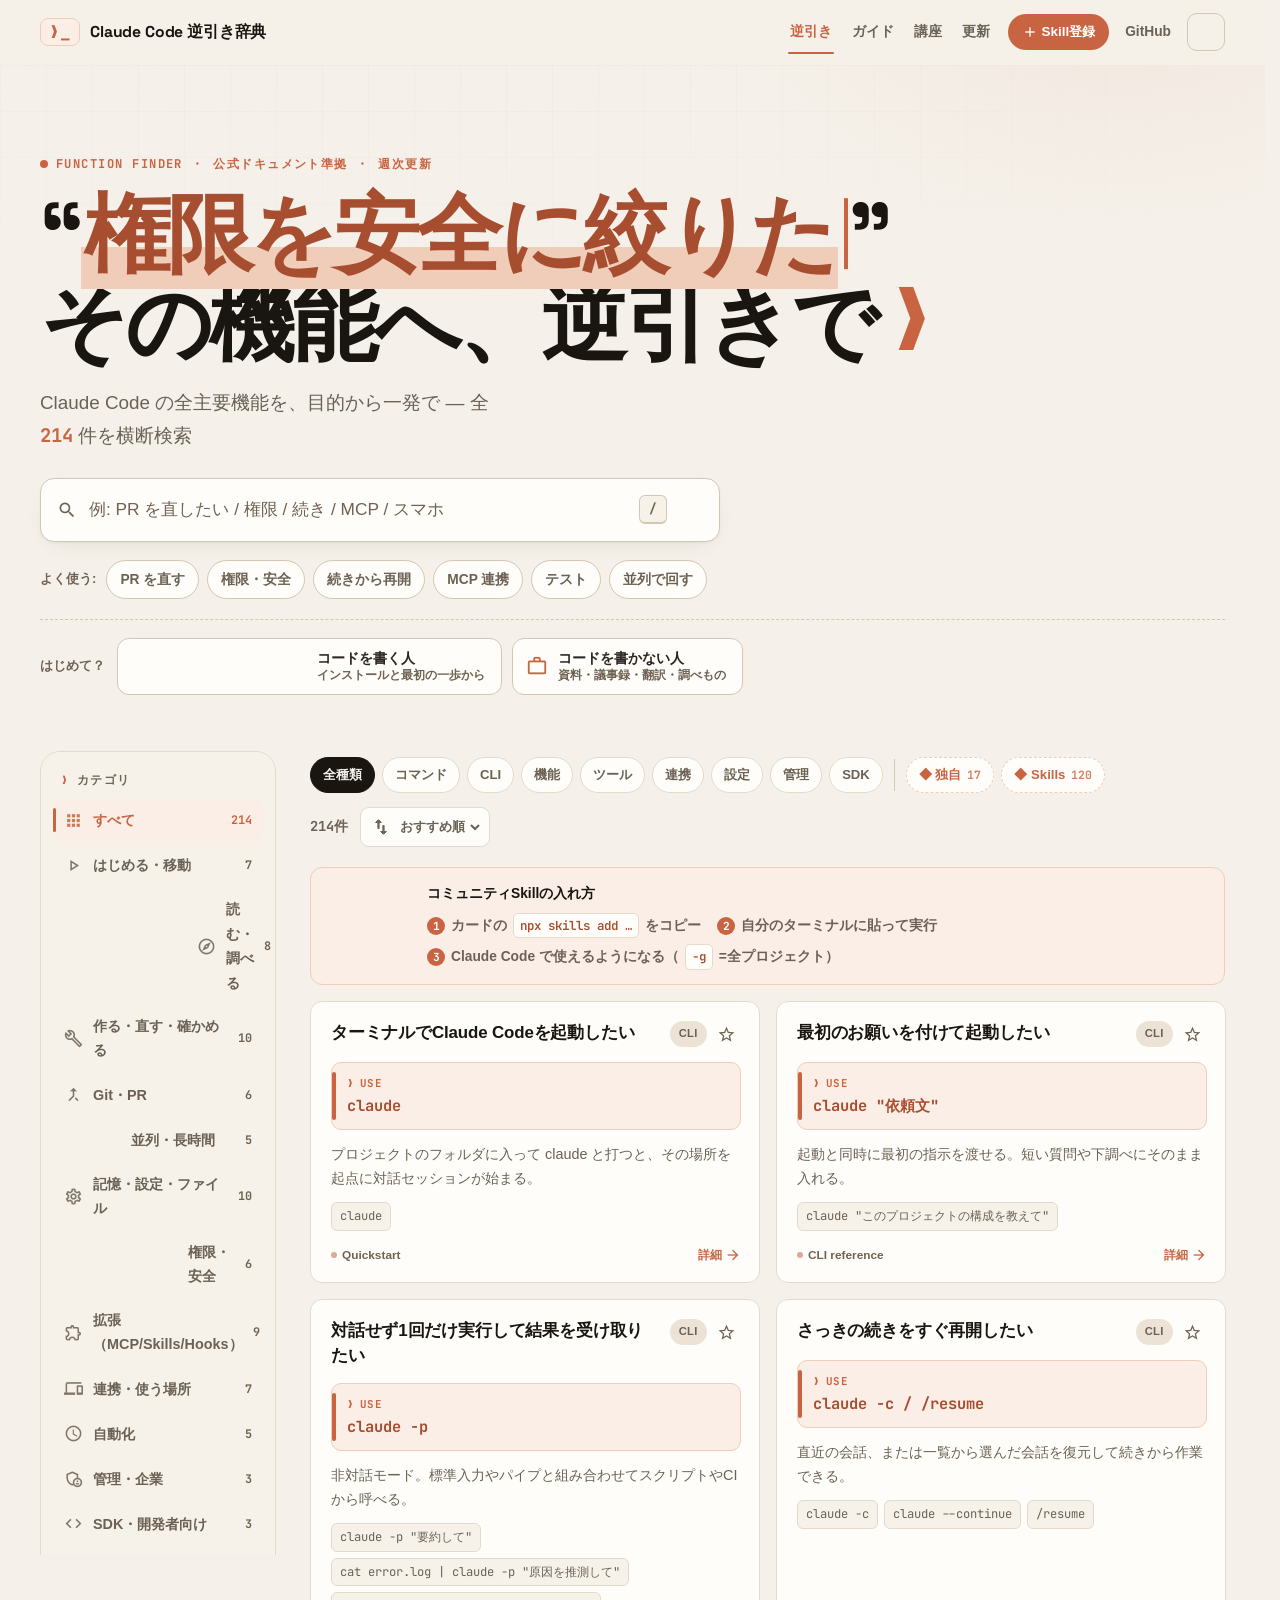
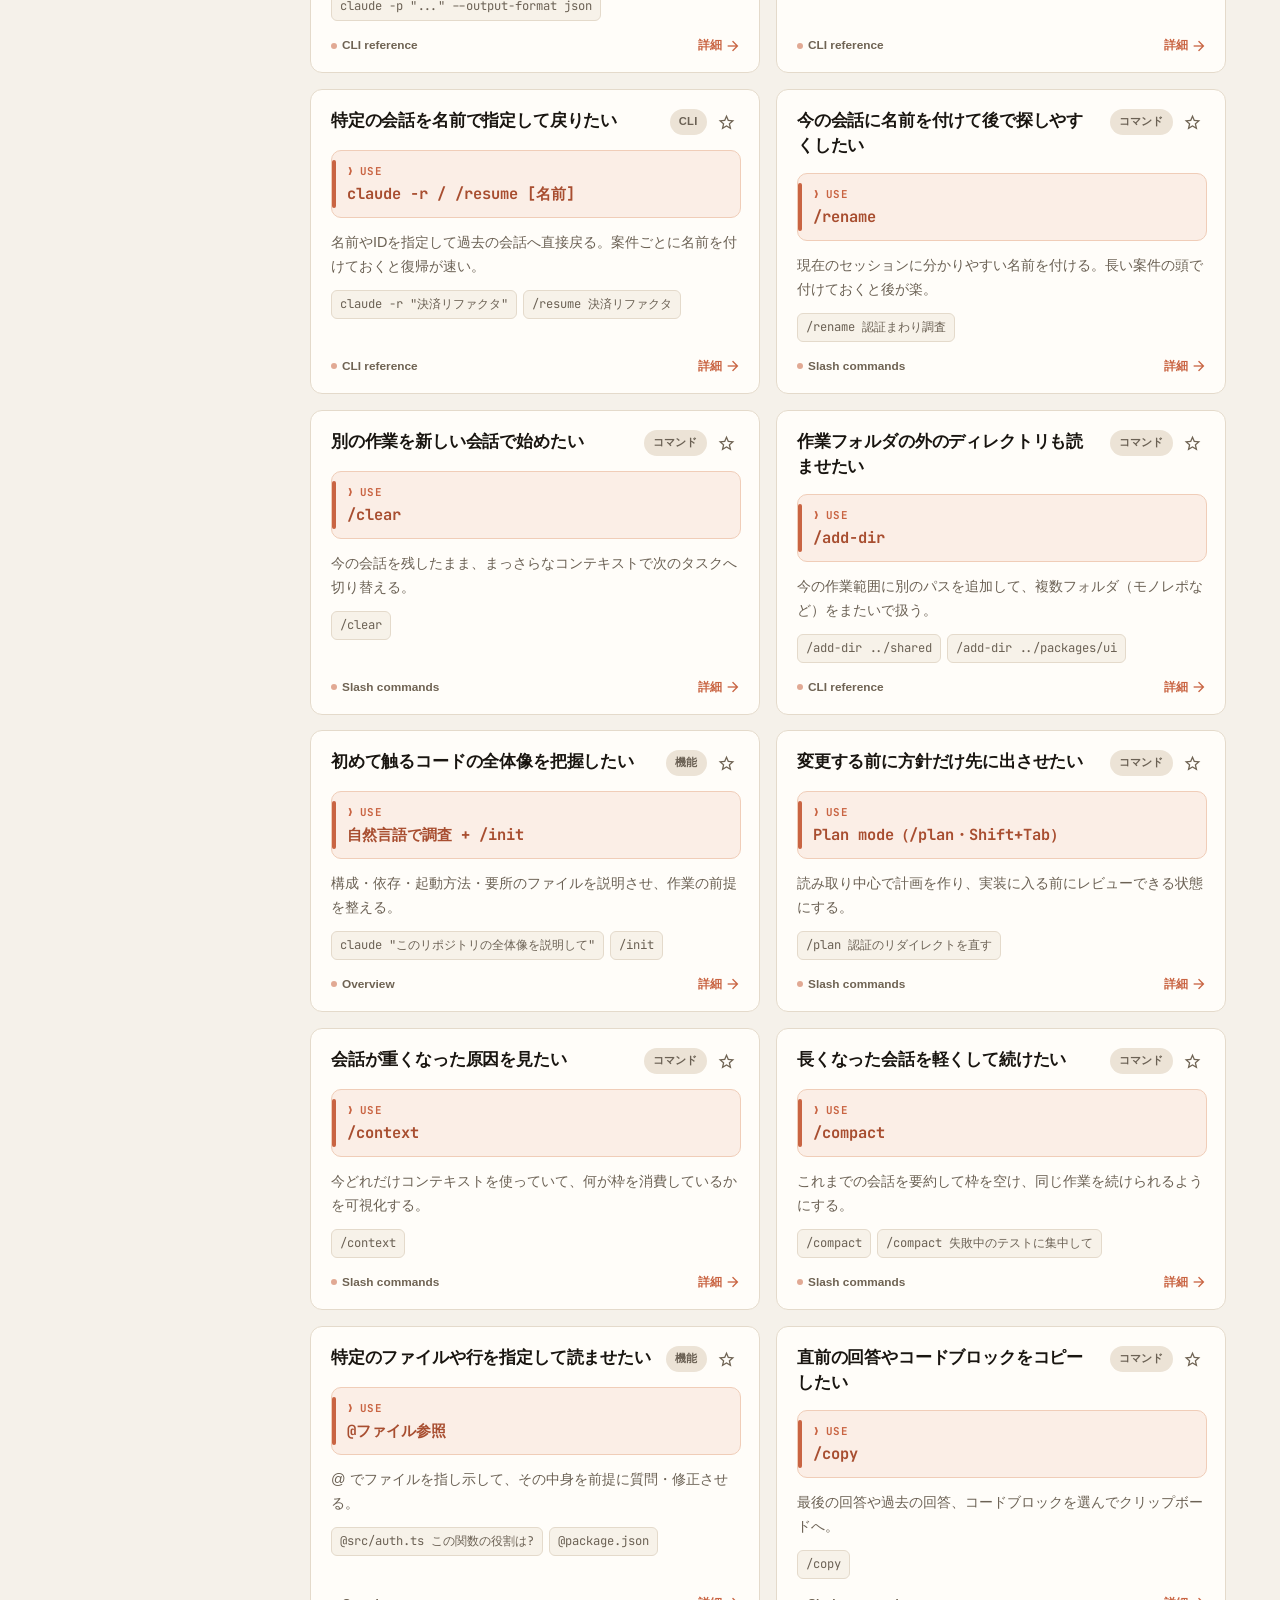
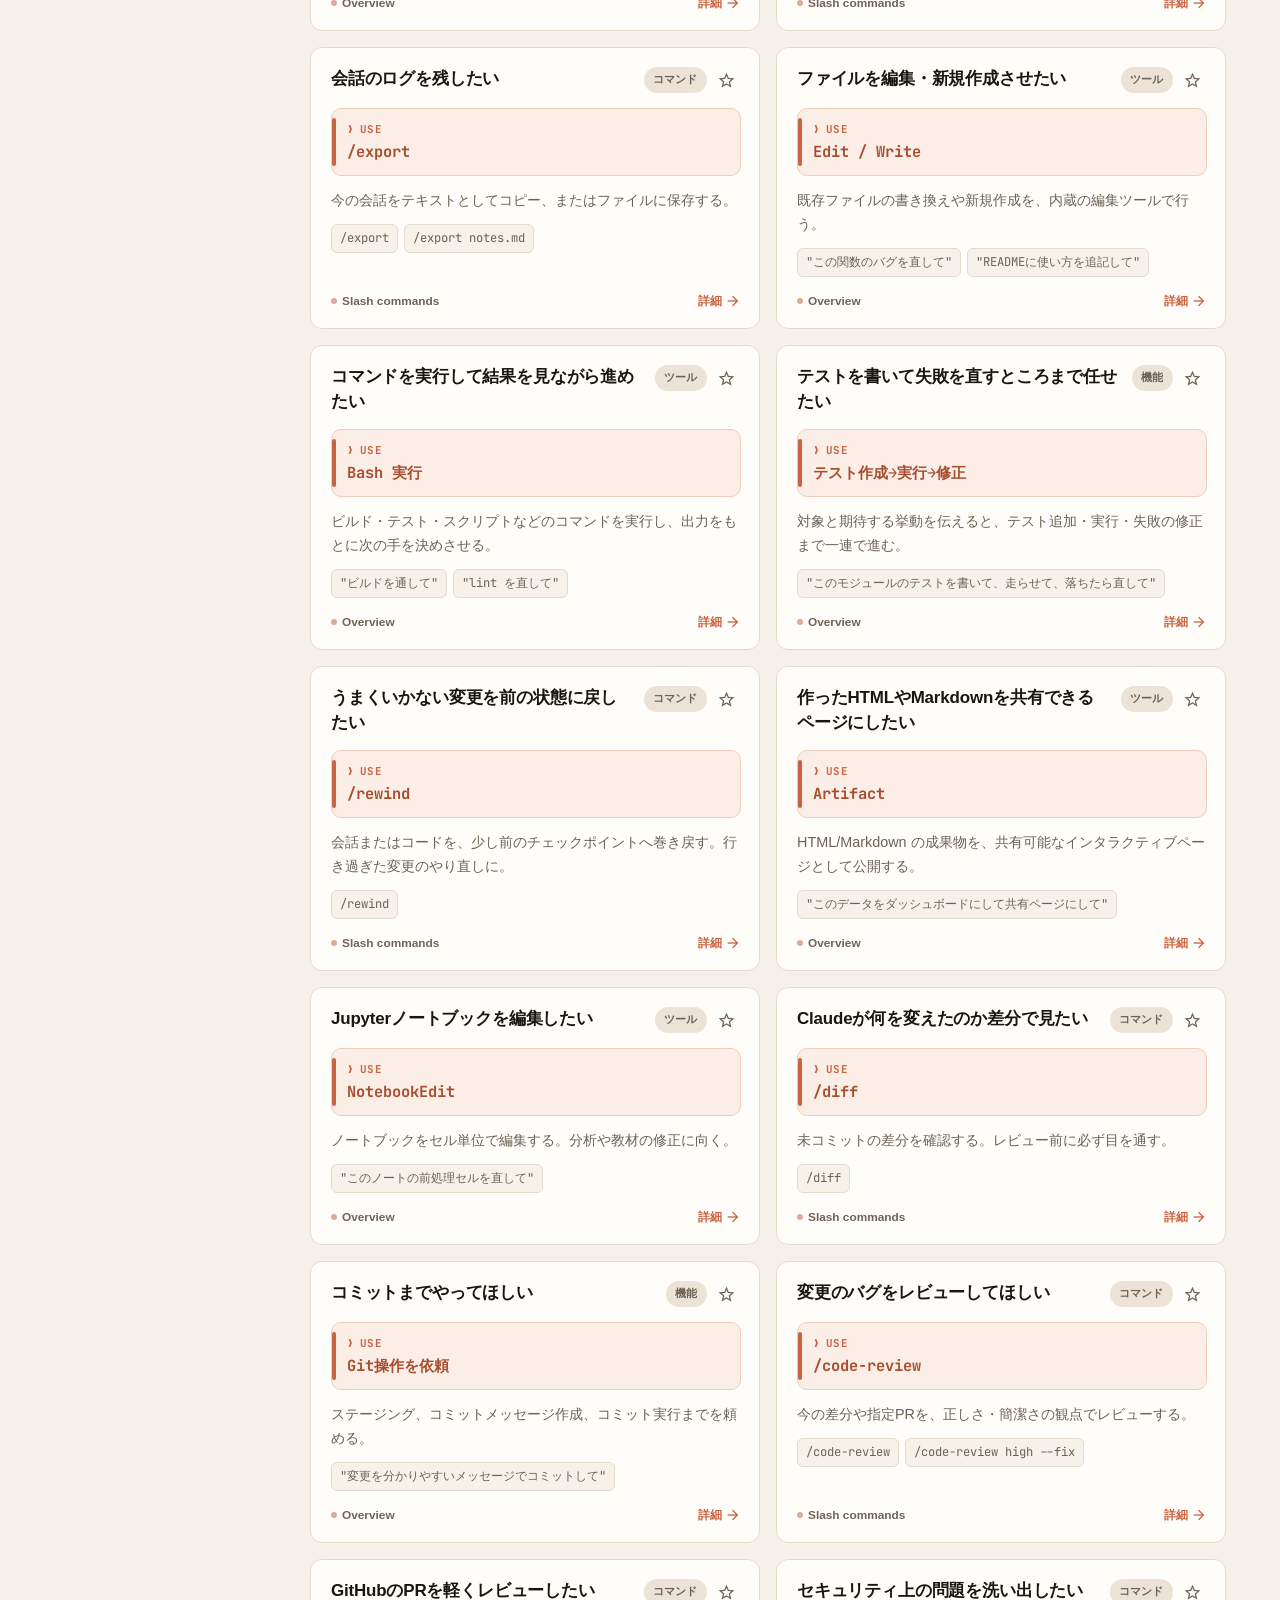
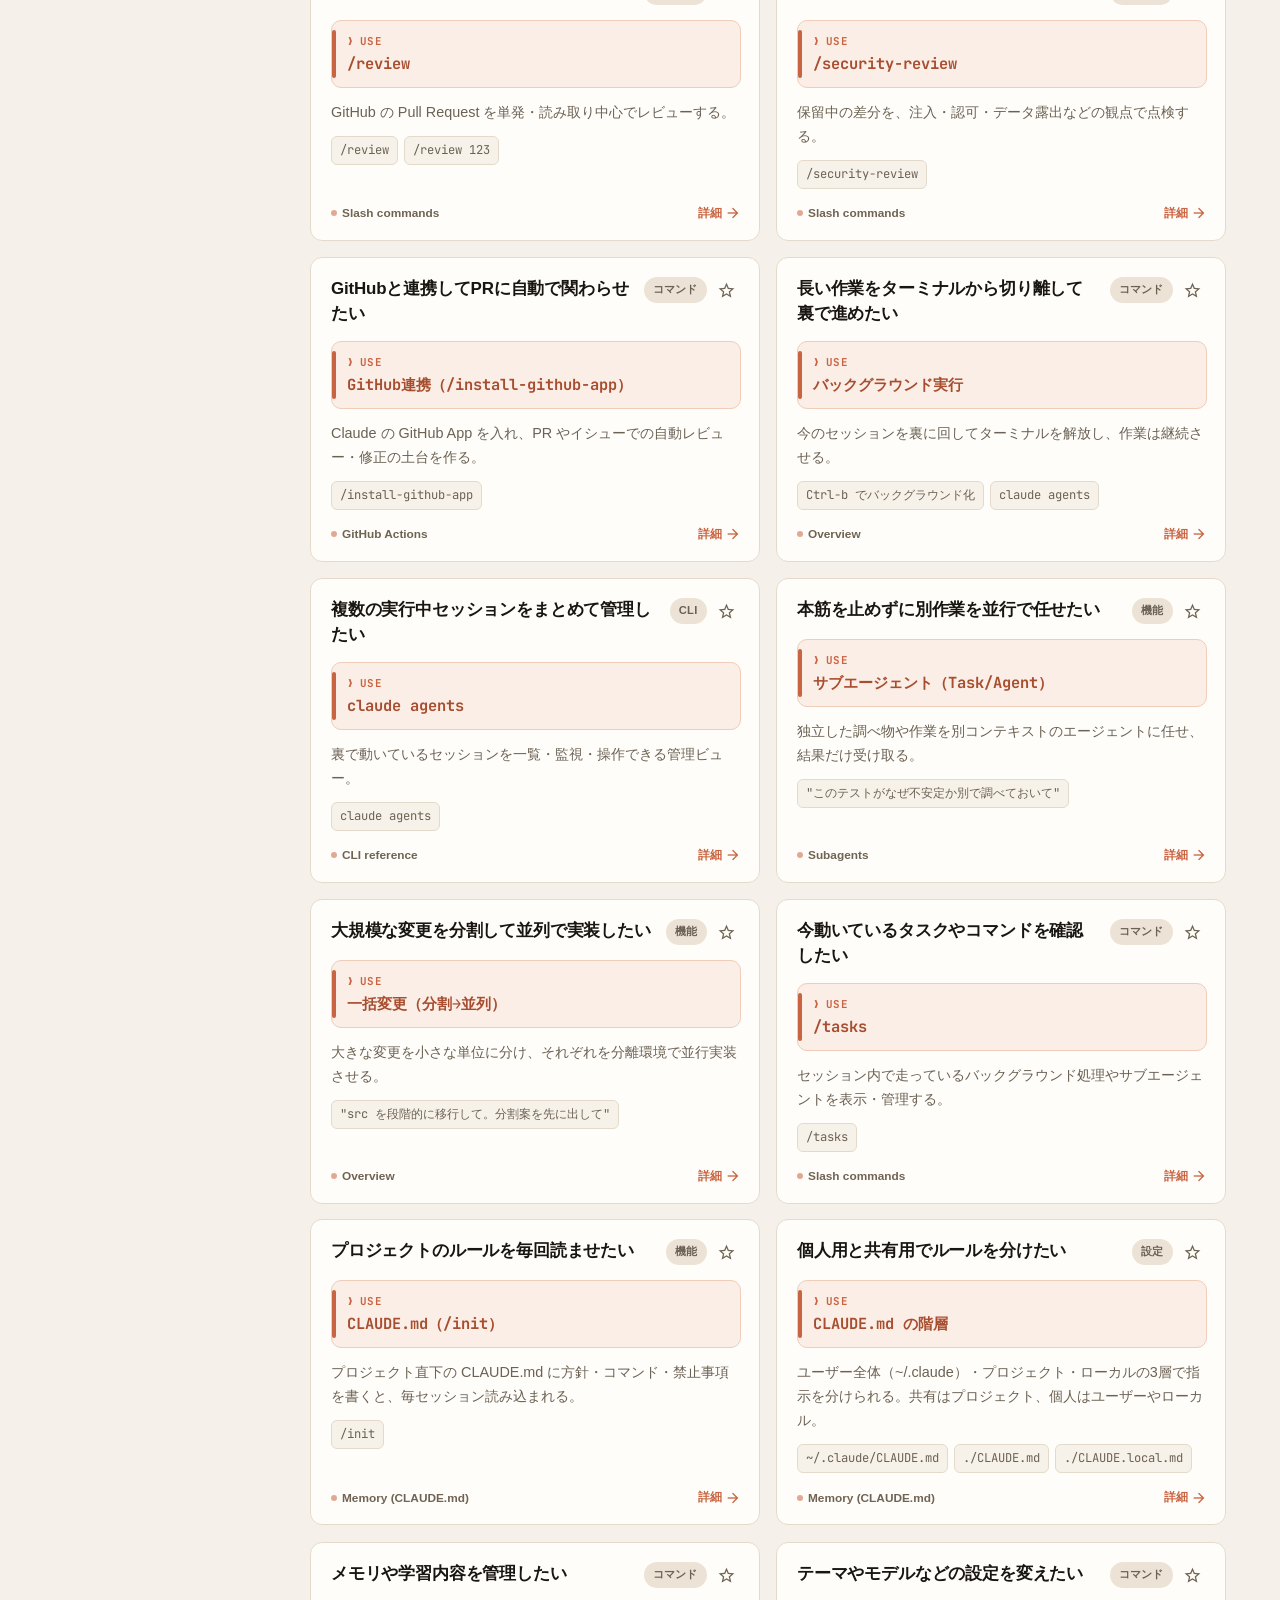
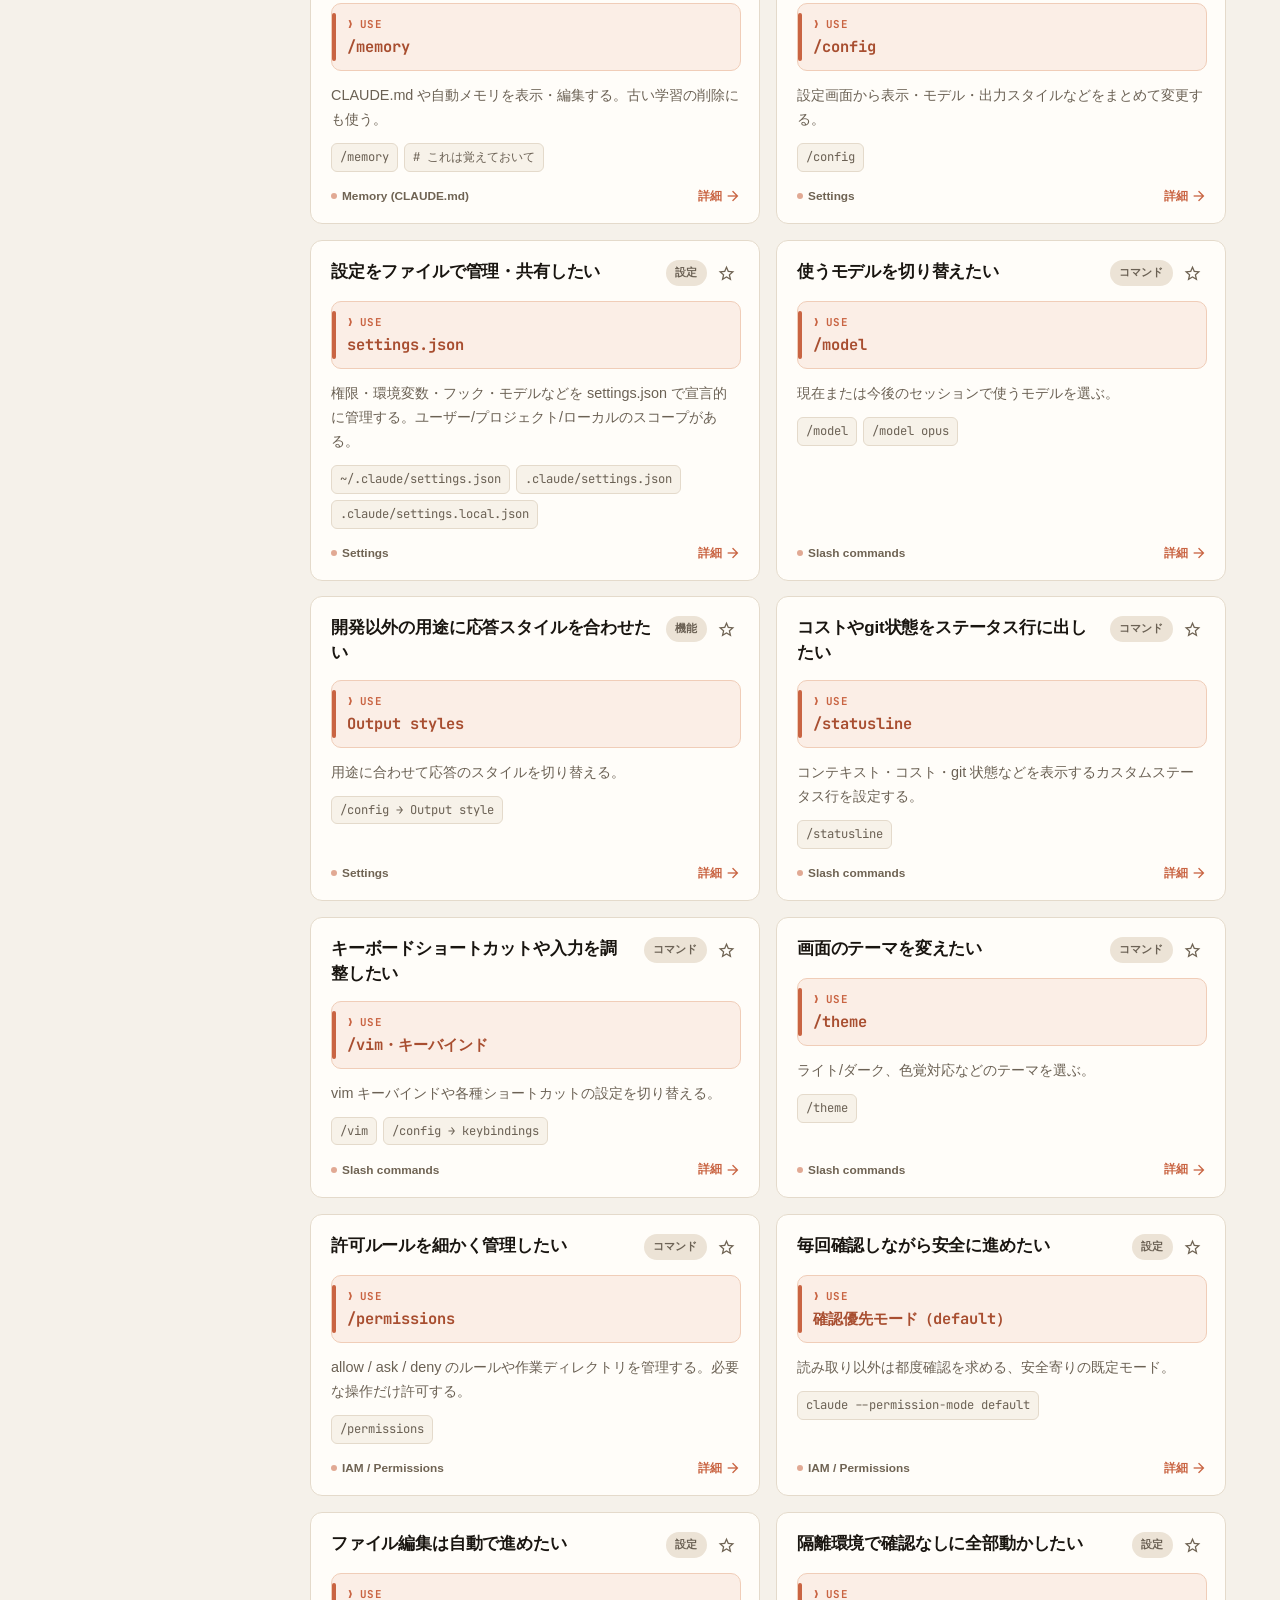
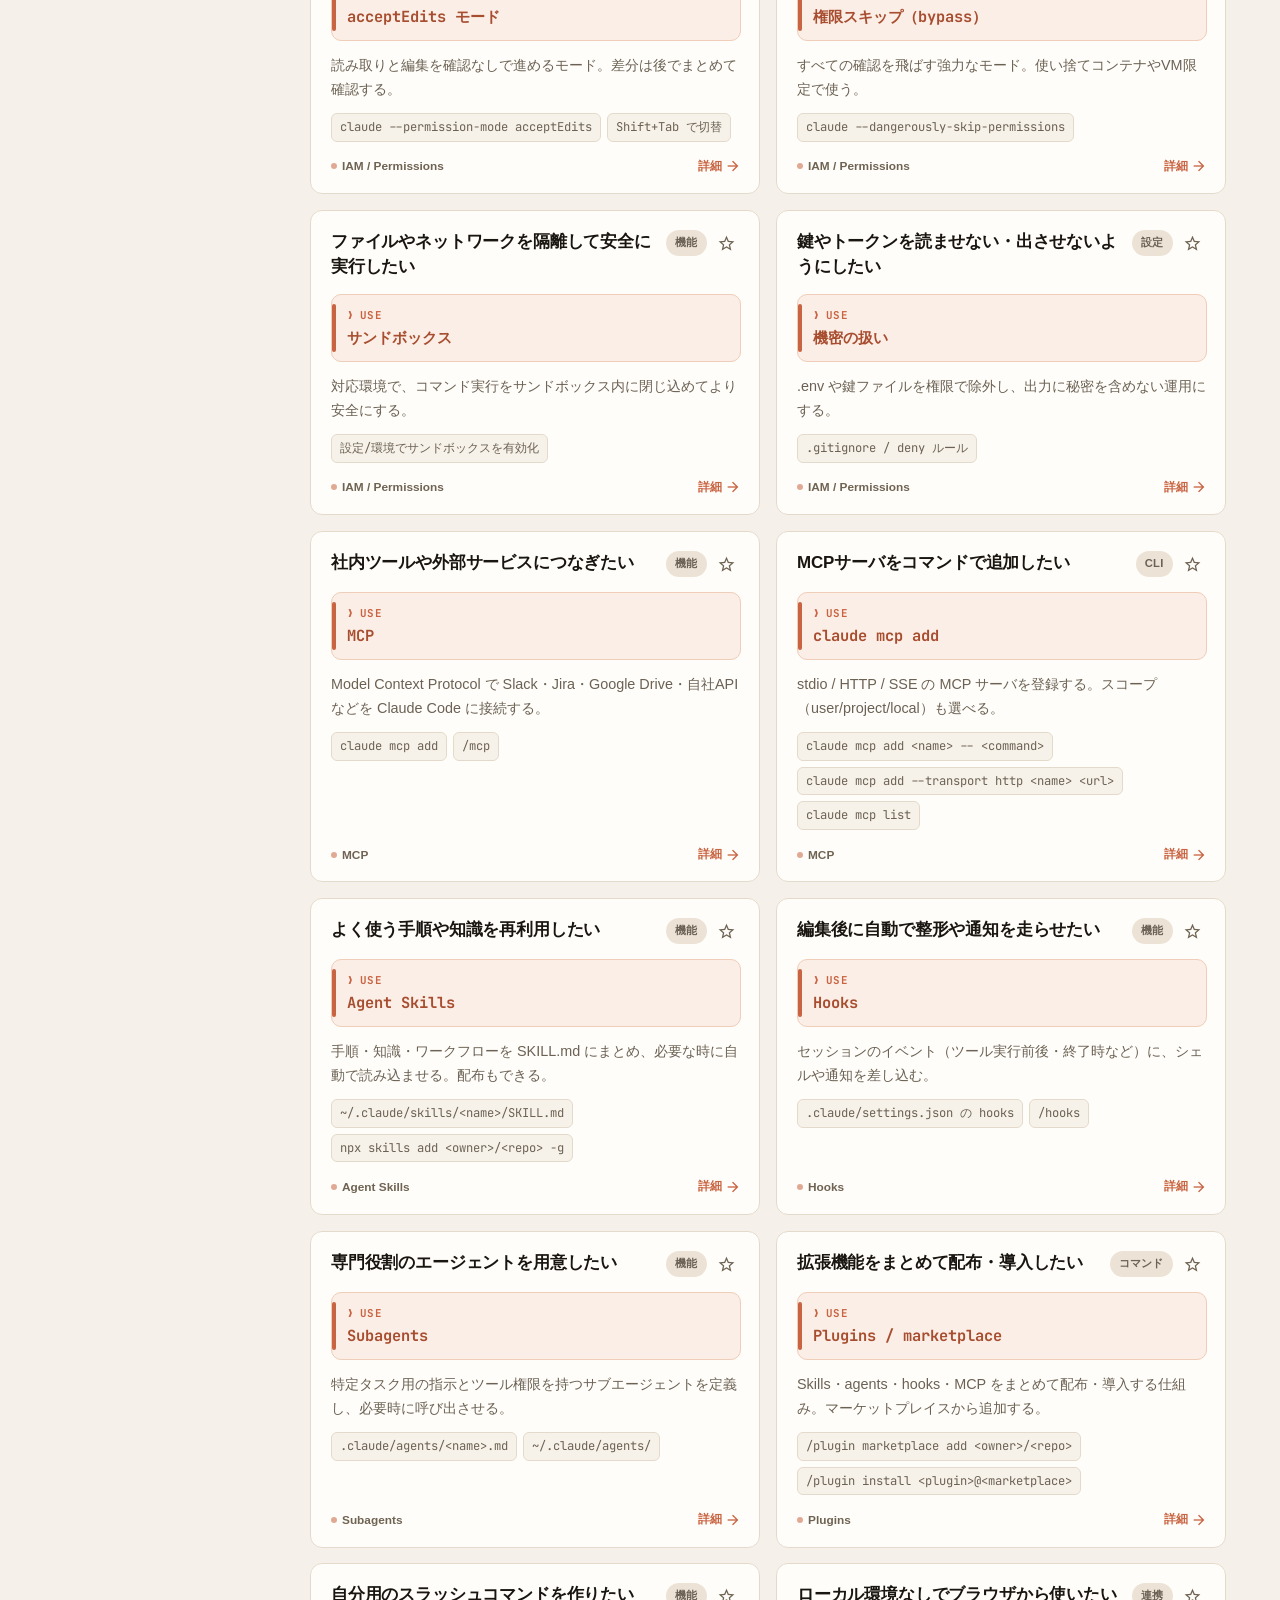
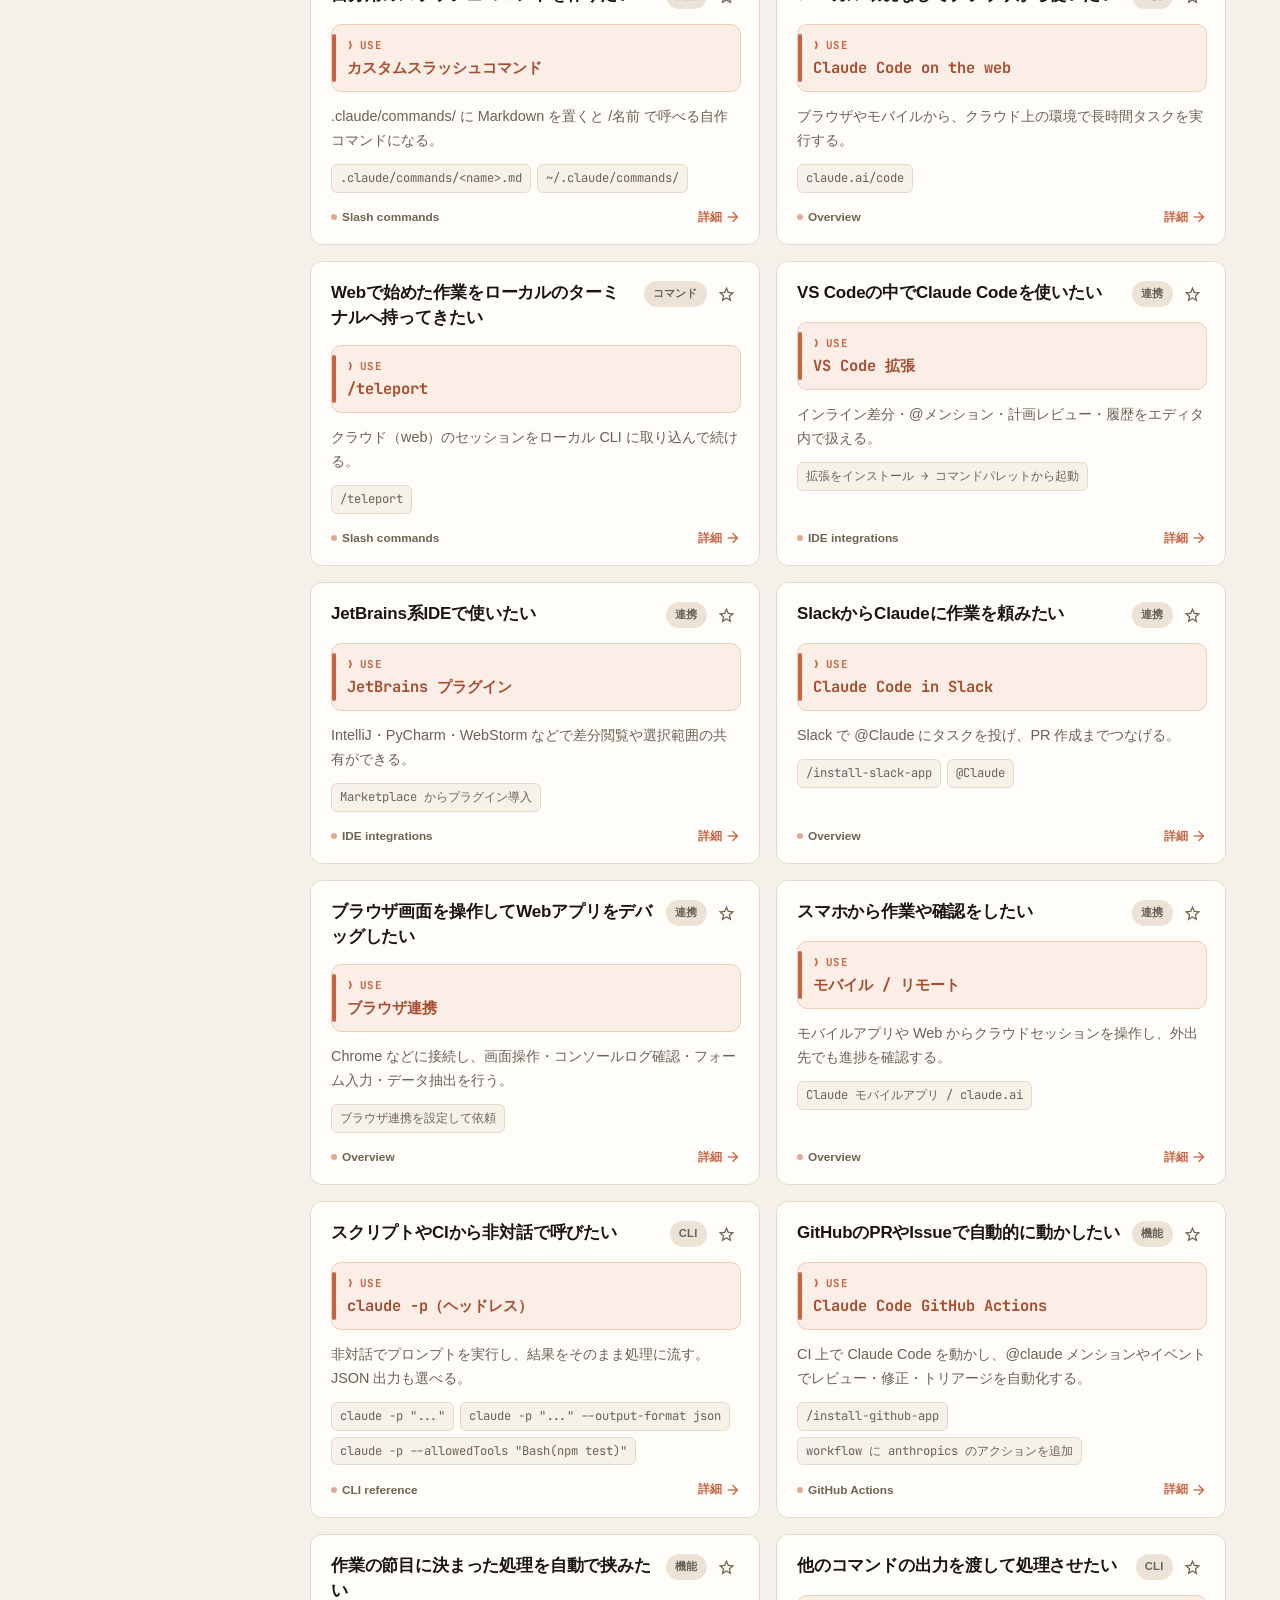
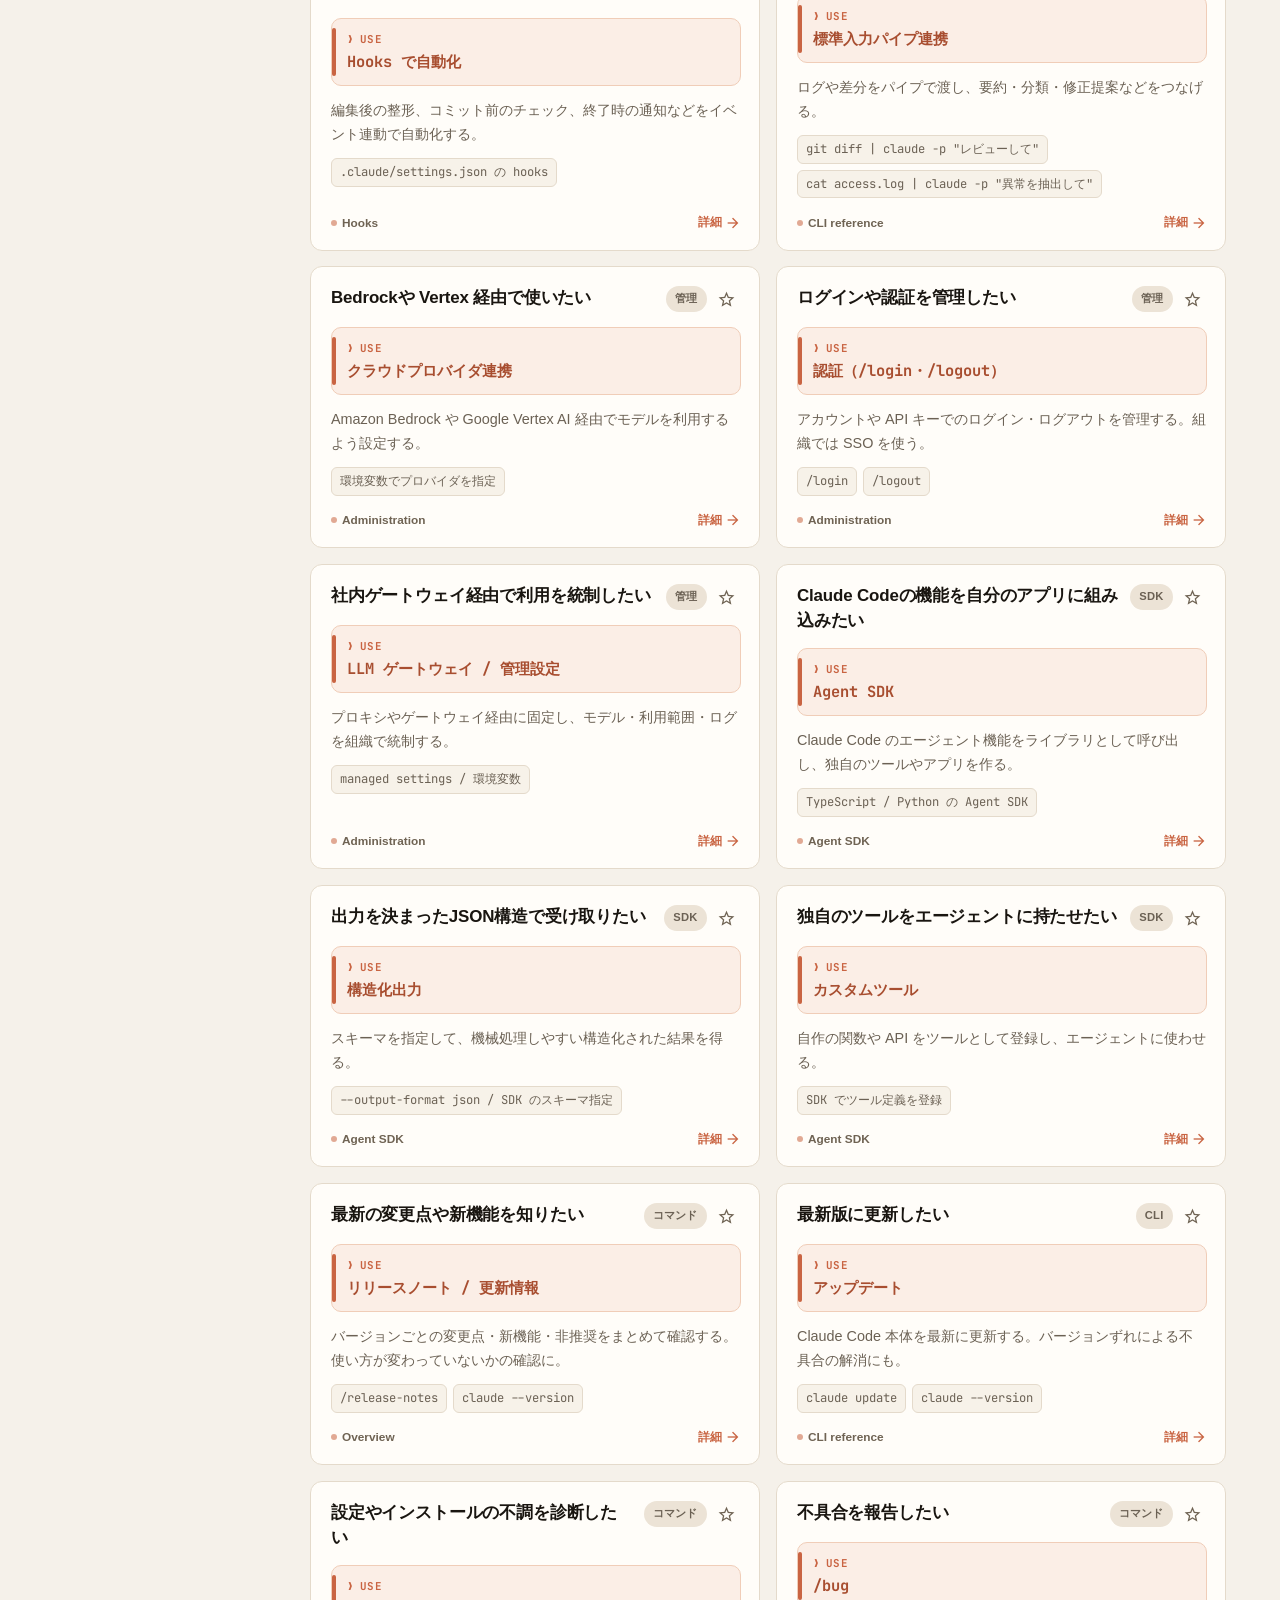
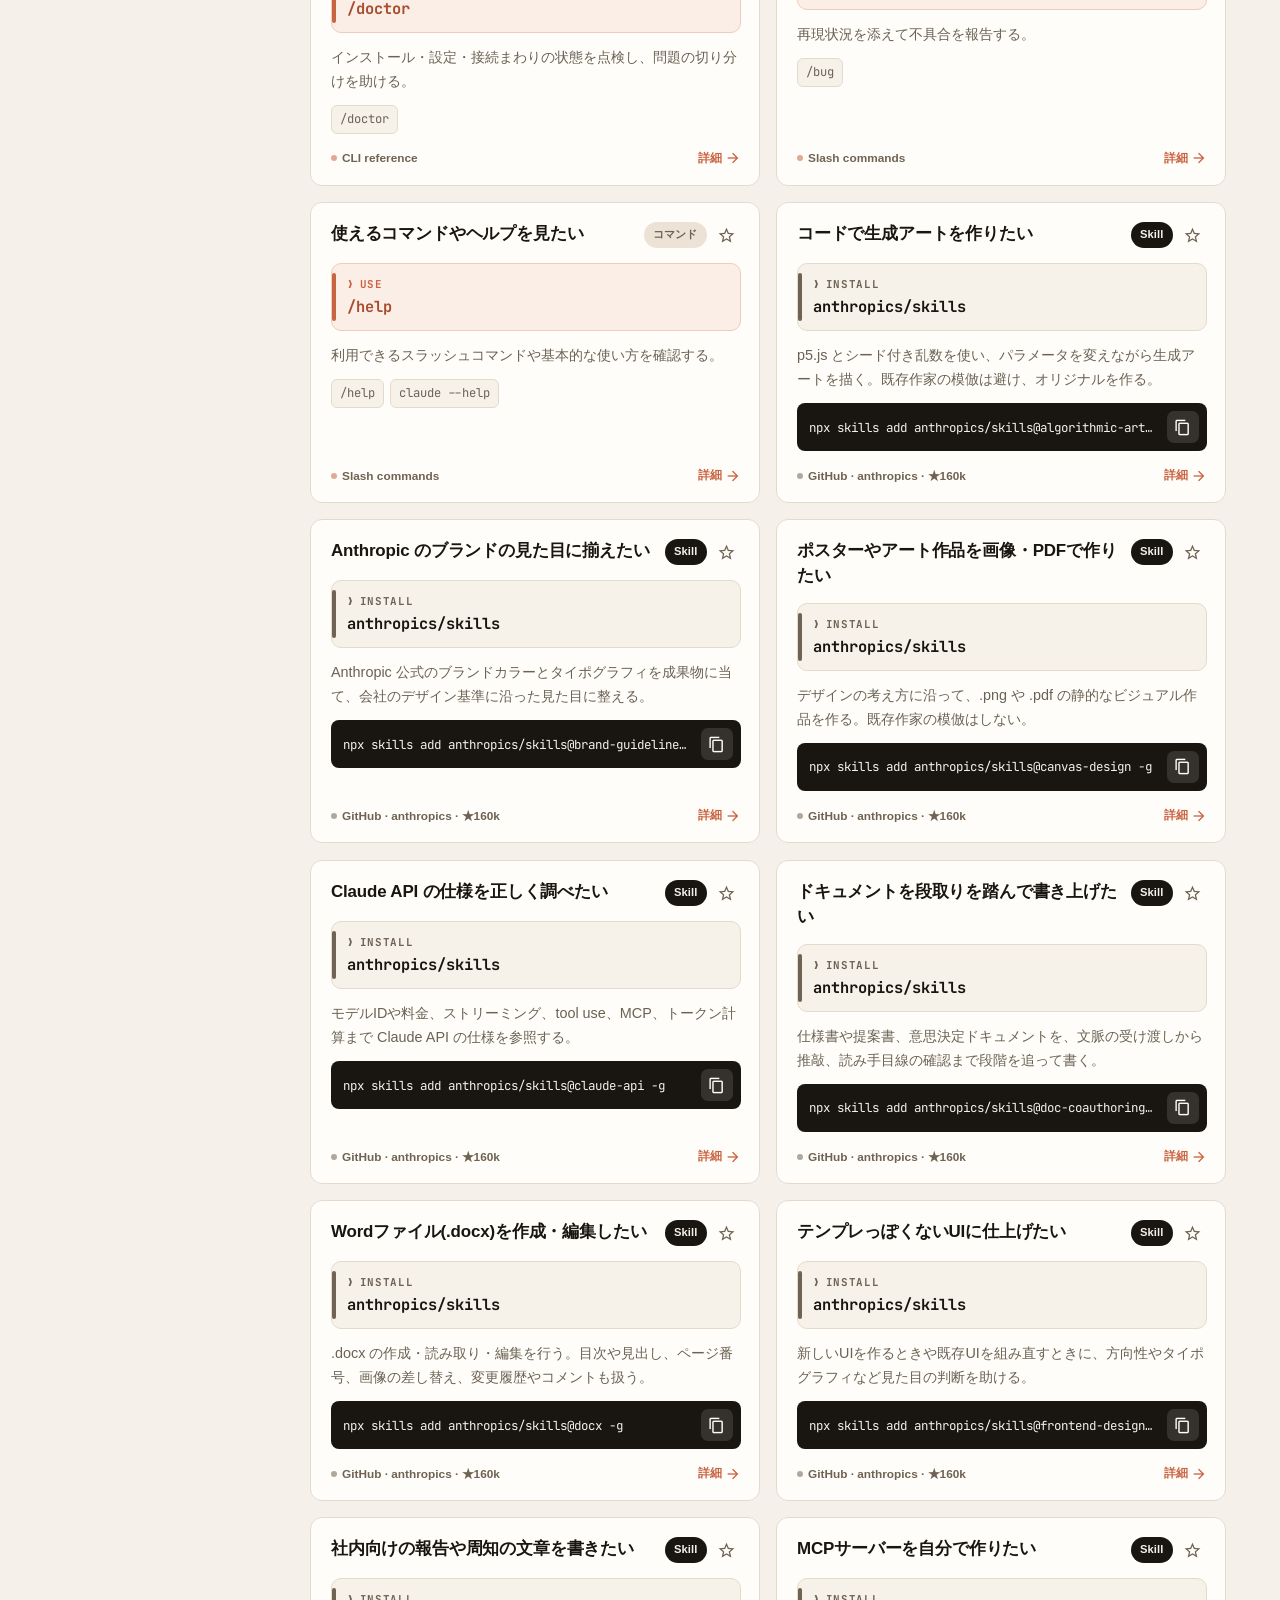
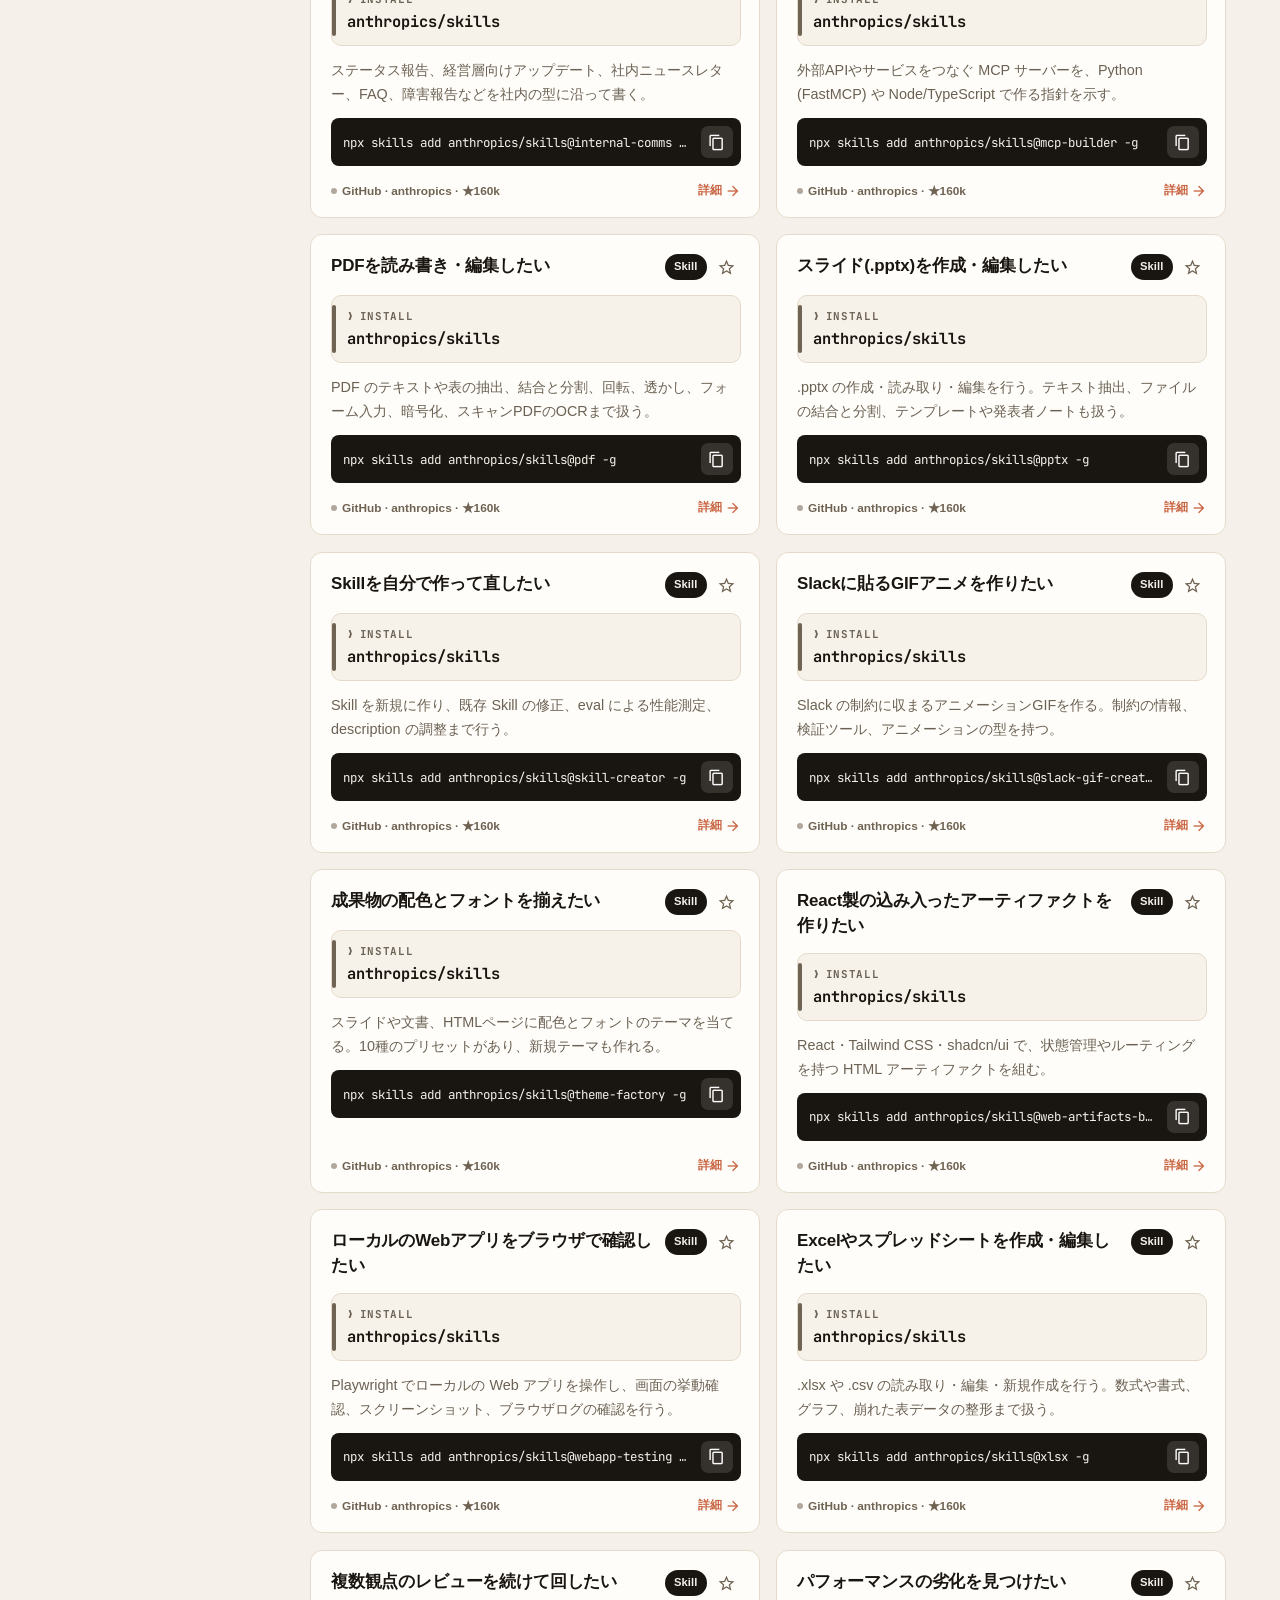
==== commit 12f0d11d: "feat(design): 日本語の巨大見出しに表示フォント Zen Kaku Gothic New を追加 (CLS を守る自己ホスト方式) 前回 Google Fonts の JP を当てたら巨大" ====
--- a/site/index.html
+++ b/site/index.html
@@ -27,6 +27,7 @@
 <meta name="apple-mobile-web-app-title" content="逆引き辞典">
 <meta name="theme-color" content="#f5f1ea" media="(prefers-color-scheme: light)">
 <meta name="theme-color" content="#15120e" media="(prefers-color-scheme: dark)">
+<link rel="preload" href="/fonts/zenkaku-display.woff2" as="font" type="font/woff2" crossorigin>
 <link rel="preconnect" href="https://fonts.googleapis.com">
 <link rel="preconnect" href="https://fonts.gstatic.com" crossorigin>
 <link href="https://fonts.googleapis.com/icon?family=Material+Icons+Outlined&display=block" rel="stylesheet">
--- a/site/css/style.css
+++ b/site/css/style.css
@@ -1,4 +1,17 @@
 *,*::before,*::after{box-sizing:border-box;margin:0;padding:0}
+
+/* 見出し用の日本語表示フォント。Zen Kaku Gothic New Black を「見出しで使うグリフ＋全かな＋ASCII」に
+   自己サブセット化した単一 woff2(約78KB)を自己ホスト＋preload。Google Fonts の JP は多数の
+   unicode-range サブセットに分割配信され、巨大 hero(LCP)を逐次再フローさせ CLS を悪化させたが、
+   単一ファイルなら一度に描画されるので逐次リフローが消える。未収録の稀な漢字はグリフ単位で
+   システム源ゴシックにフォールバックする(tofu にならない)。生成: /tmp 側 subset.py 参照。 */
+@font-face{
+  font-family:"CCFDisplayJP";
+  src:url("/fonts/zenkaku-display.woff2") format("woff2");
+  font-weight:700 900;
+  font-style:normal;
+  font-display:optional;
+}
 
 /* ---------- theme tokens ---------- */
 :root{
@@ -26,10 +39,10 @@
   --radius-lg:20px;        /* 外側コンテナは大きめ・内側要素は tight（radius に強弱） */
   --mono:"JetBrains Mono","SF Mono","Fira Code","Cascadia Code",Consolas,monospace;
   --sans:-apple-system,BlinkMacSystemFont,"Segoe UI","Hiragino Sans","Noto Sans JP",sans-serif;
-  /* 見出し用の表示フォント: Latin のみ Space Grotesk（技術的で mono と相性が良い・軽量）、日本語はシステム源ゴシックに委ねる。
-     日本語 webフォントは巨大 hero(LCP)を再フローさせ CLS を悪化＋サブセット多数でコスト増だったため意図的に不採用。
-     個性は Latin タイポ＋暖色パレット＋脱箱カード＋❯モチーフで出す。 */
-  --display:"Space Grotesk",-apple-system,BlinkMacSystemFont,"Hiragino Sans","Noto Sans JP",sans-serif;
+  /* 見出し用の表示フォント: Latin=Space Grotesk（技術的で mono と相性が良い・軽量）、
+     日本語=CCFDisplayJP（Zen Kaku Gothic New Black を自己サブセット化した単一 woff2・上の @font-face 参照）。
+     未収録の稀な漢字はシステム源ゴシックにグリフ単位でフォールバック。 */
+  --display:"Space Grotesk","CCFDisplayJP",-apple-system,BlinkMacSystemFont,"Hiragino Sans","Noto Sans JP",sans-serif;
   --maxw:1280px;
 }
 :root[data-theme="dark"]{
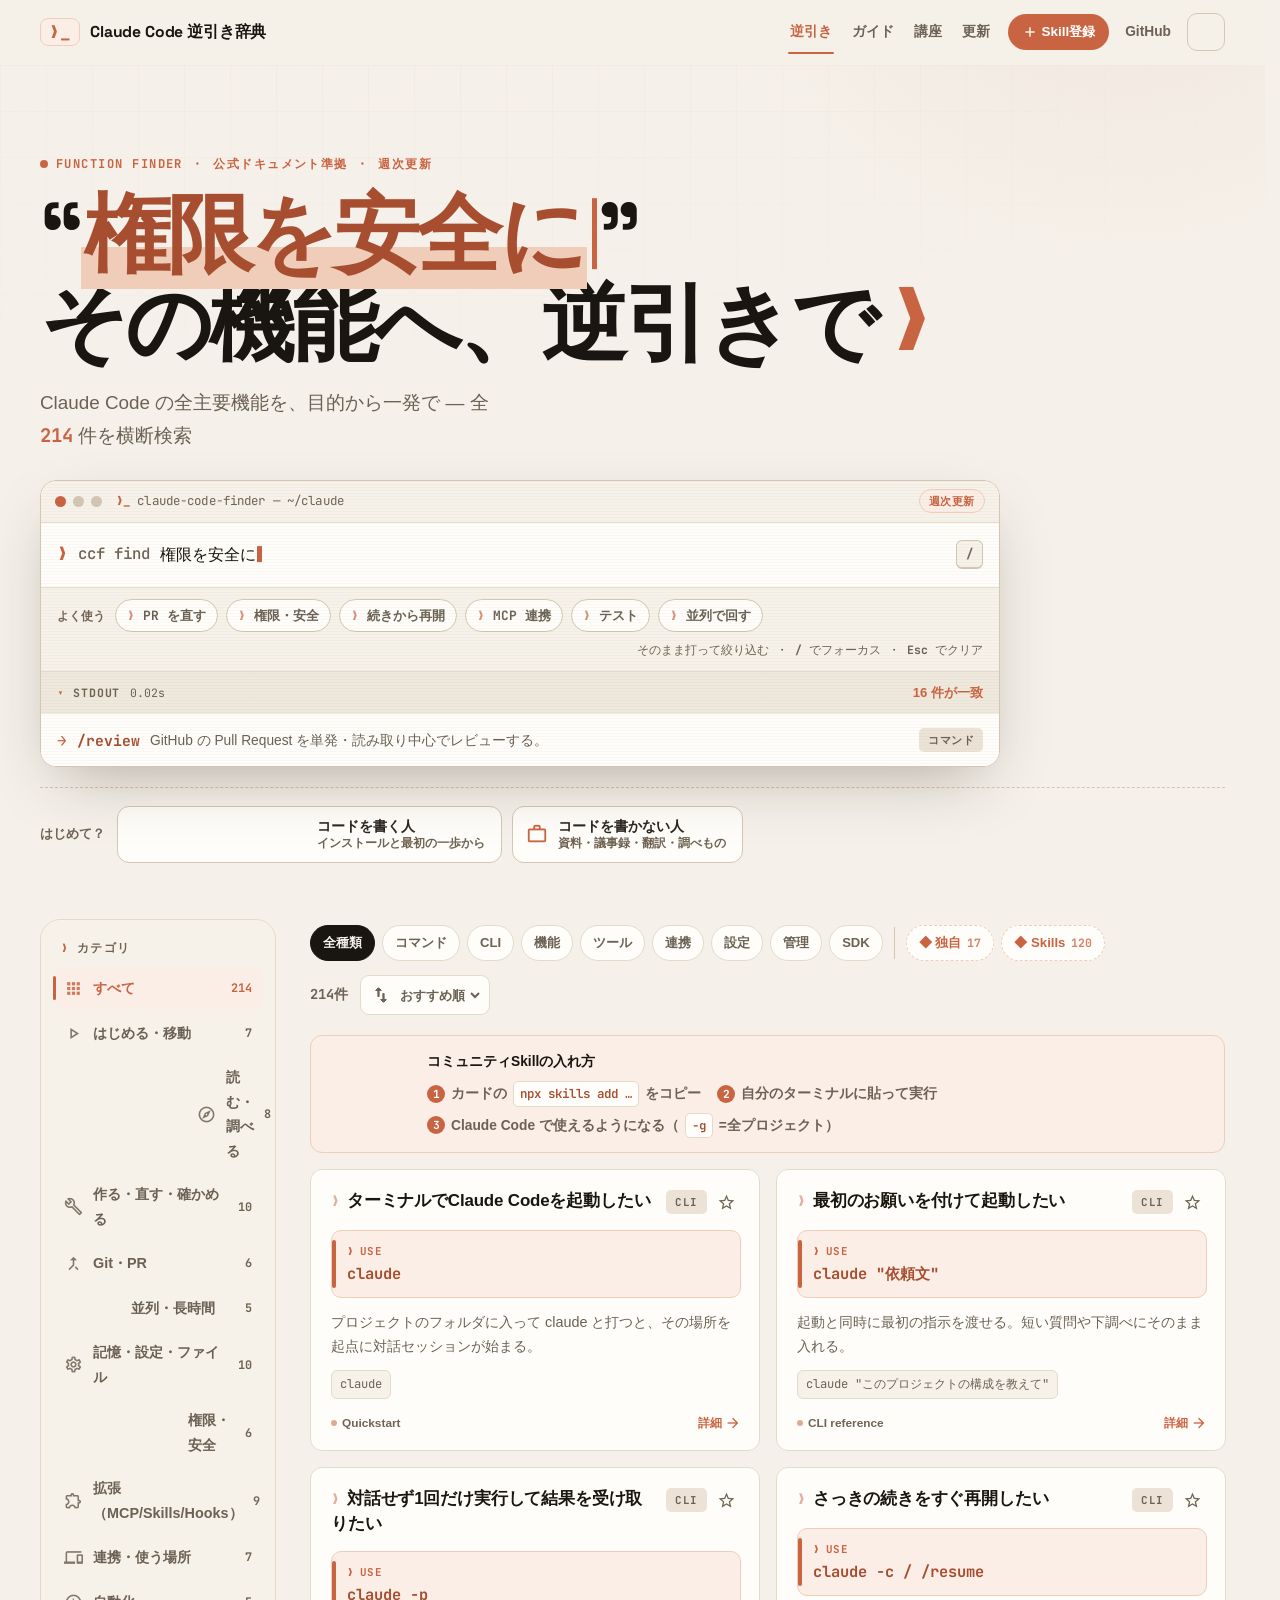
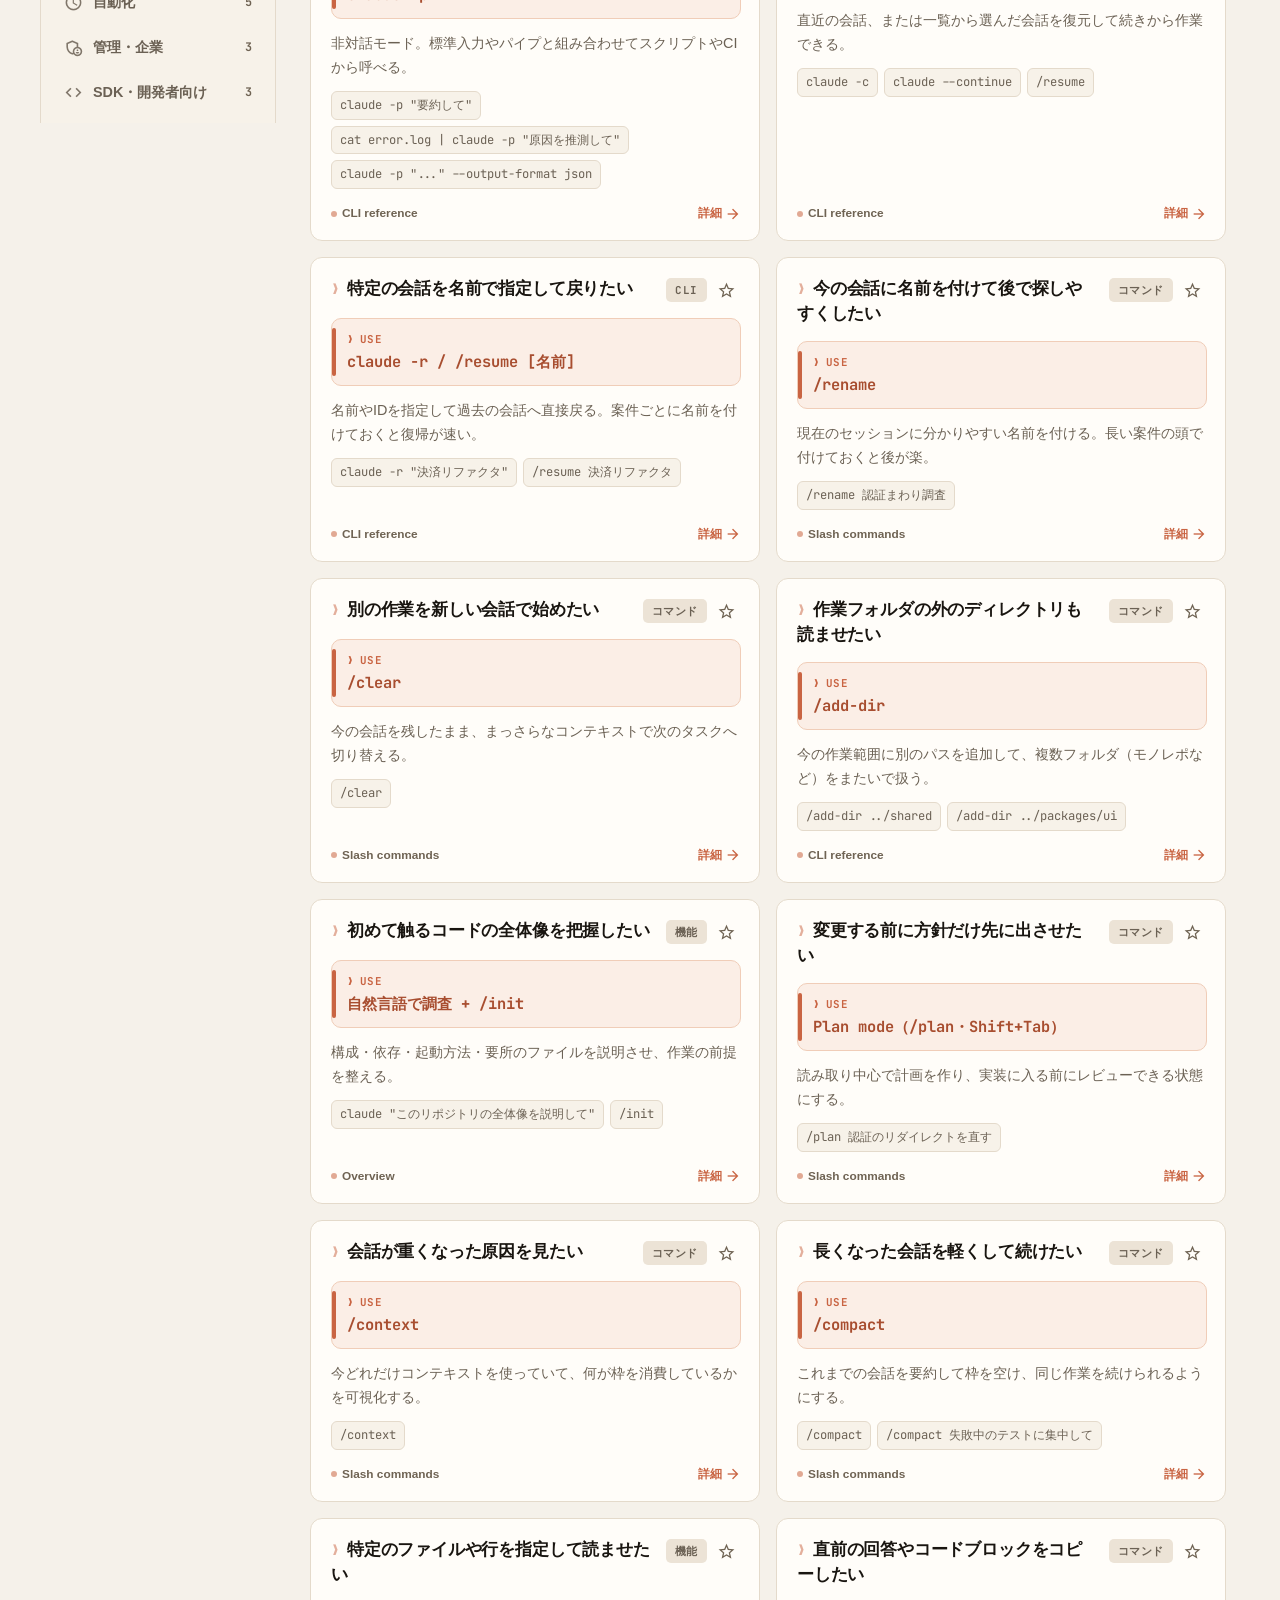
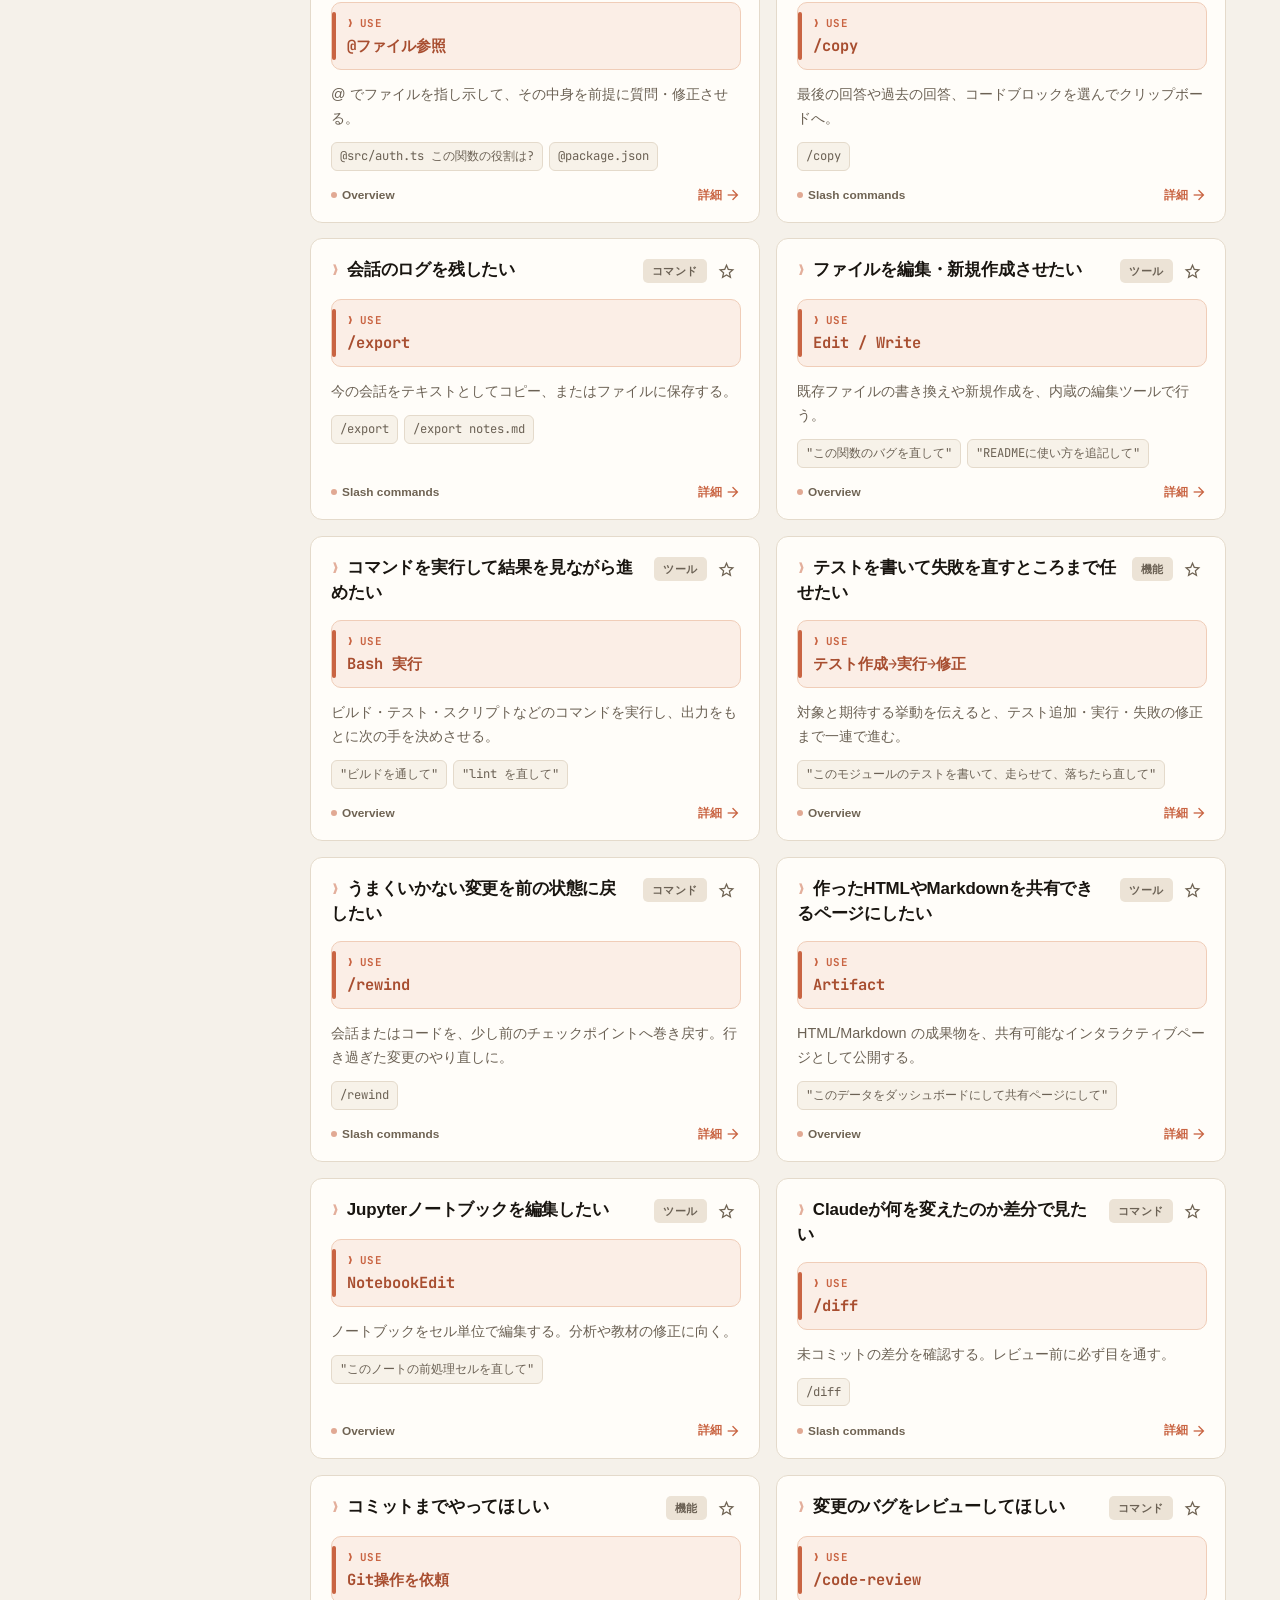
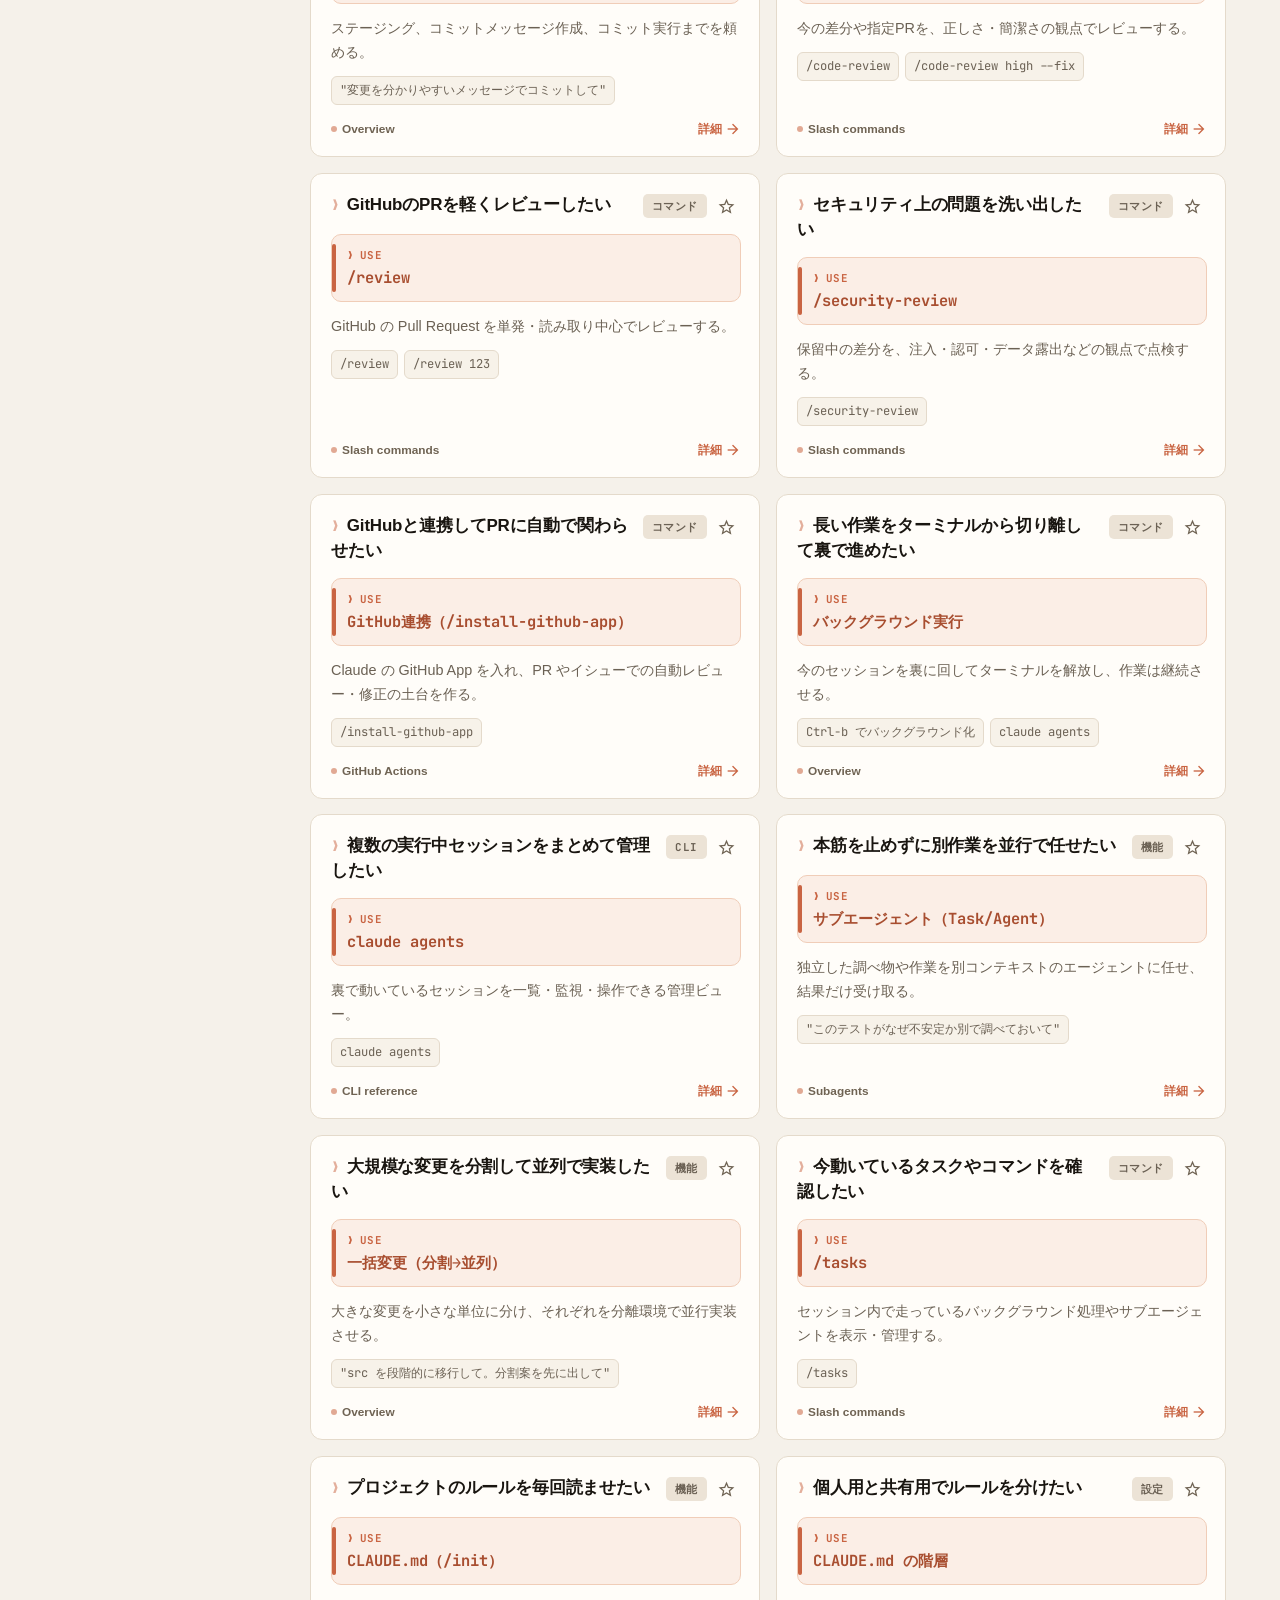
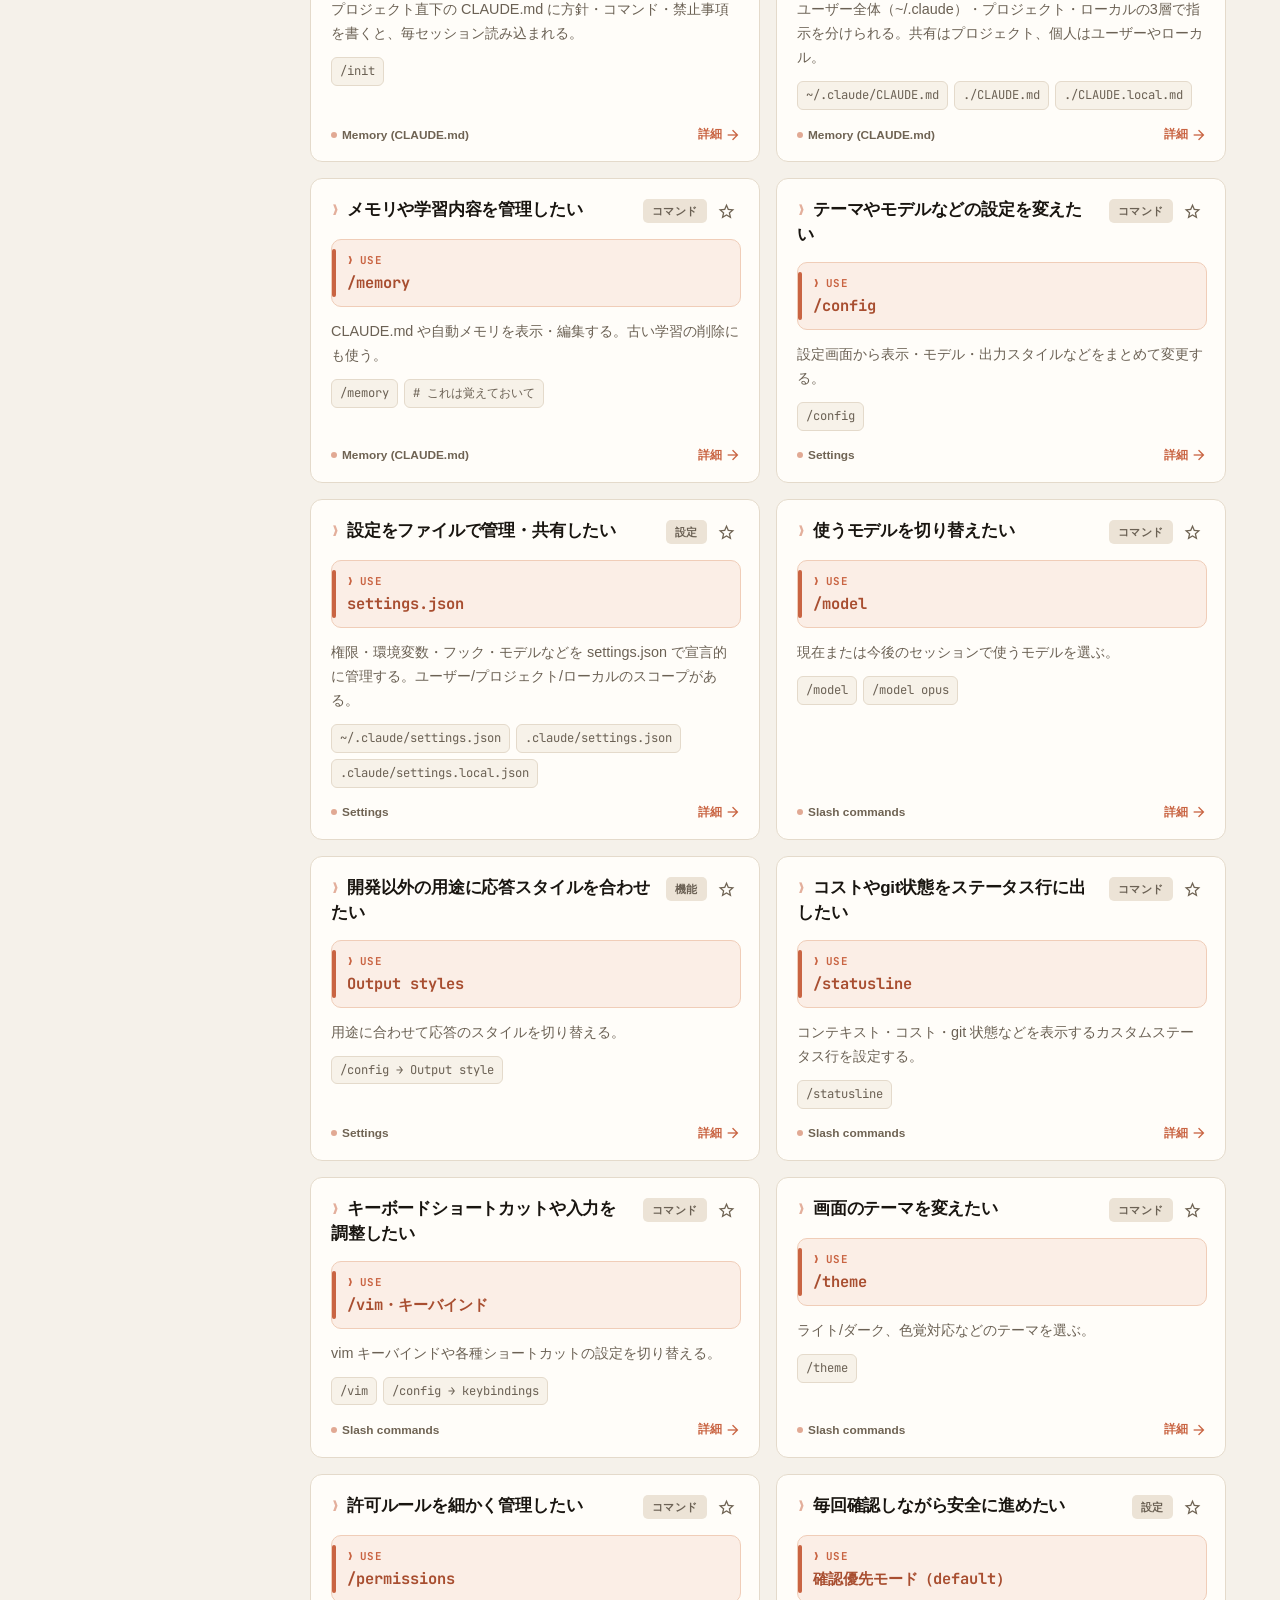
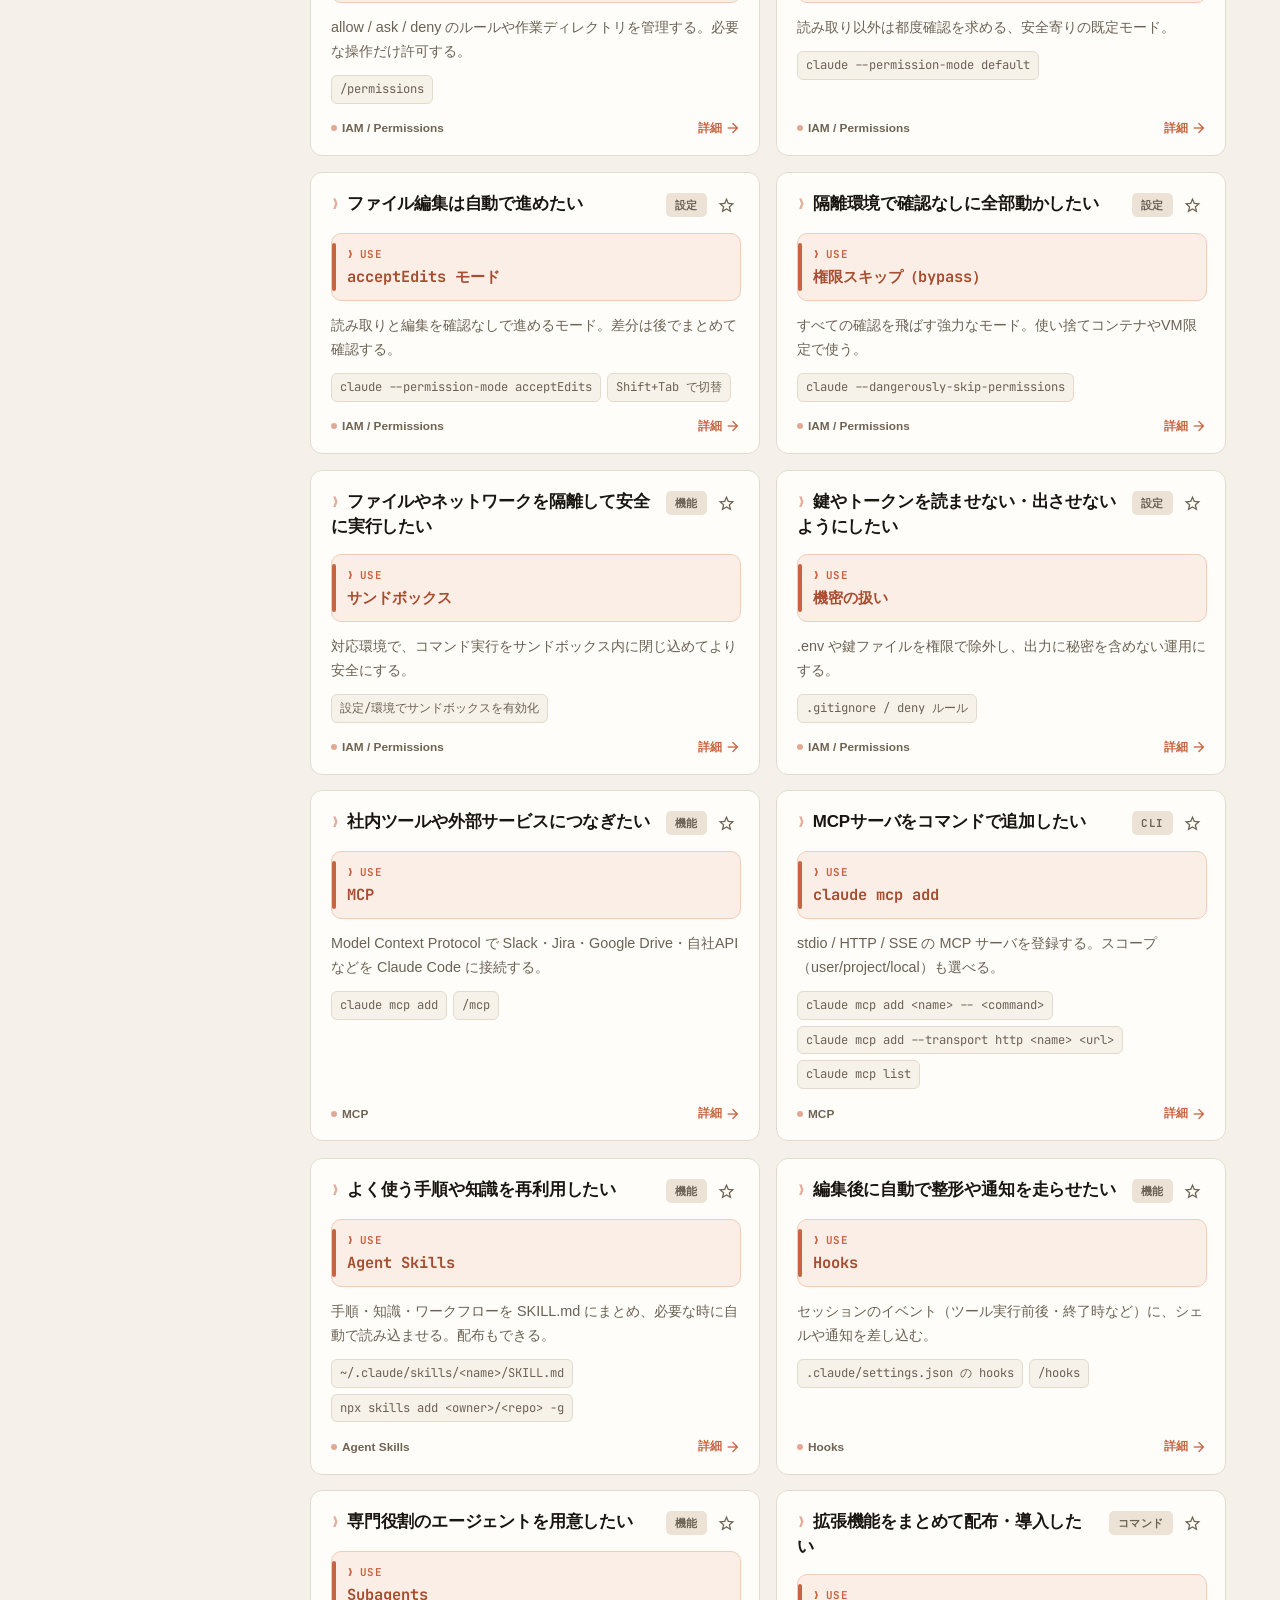
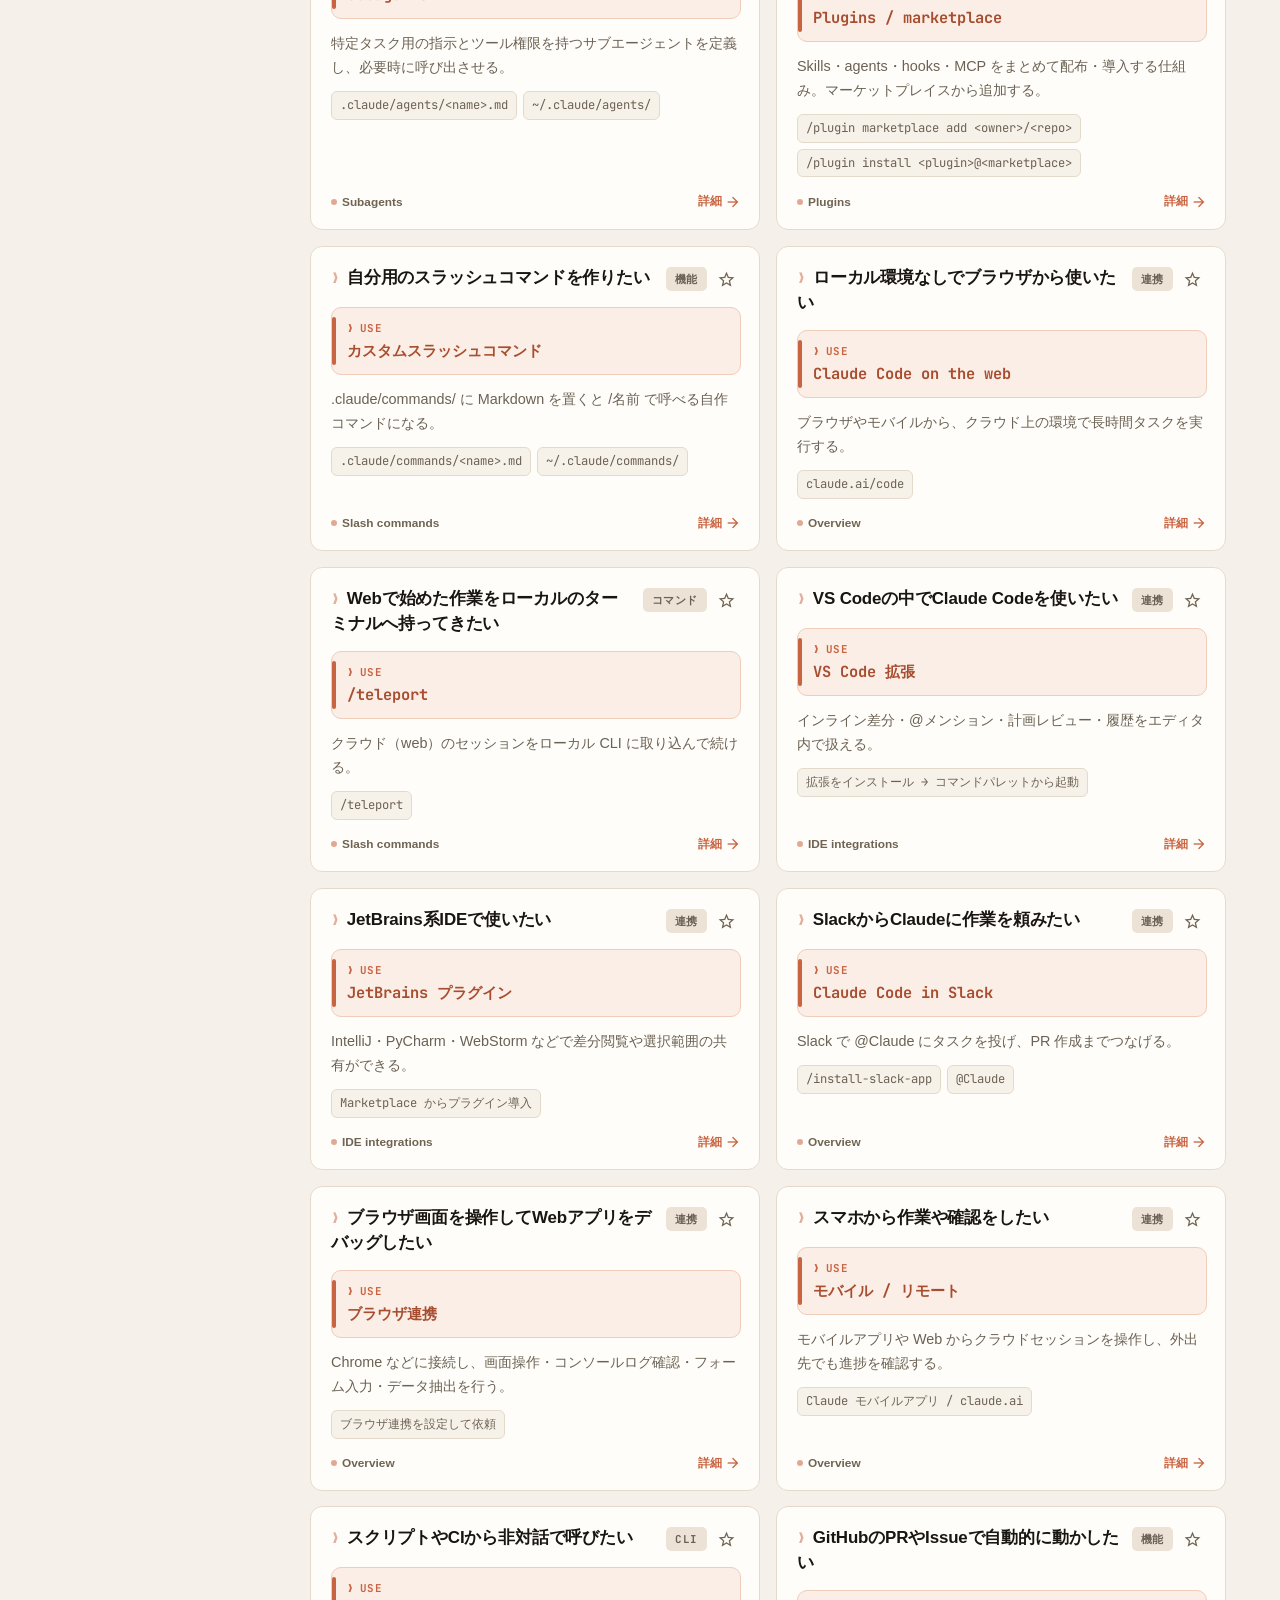
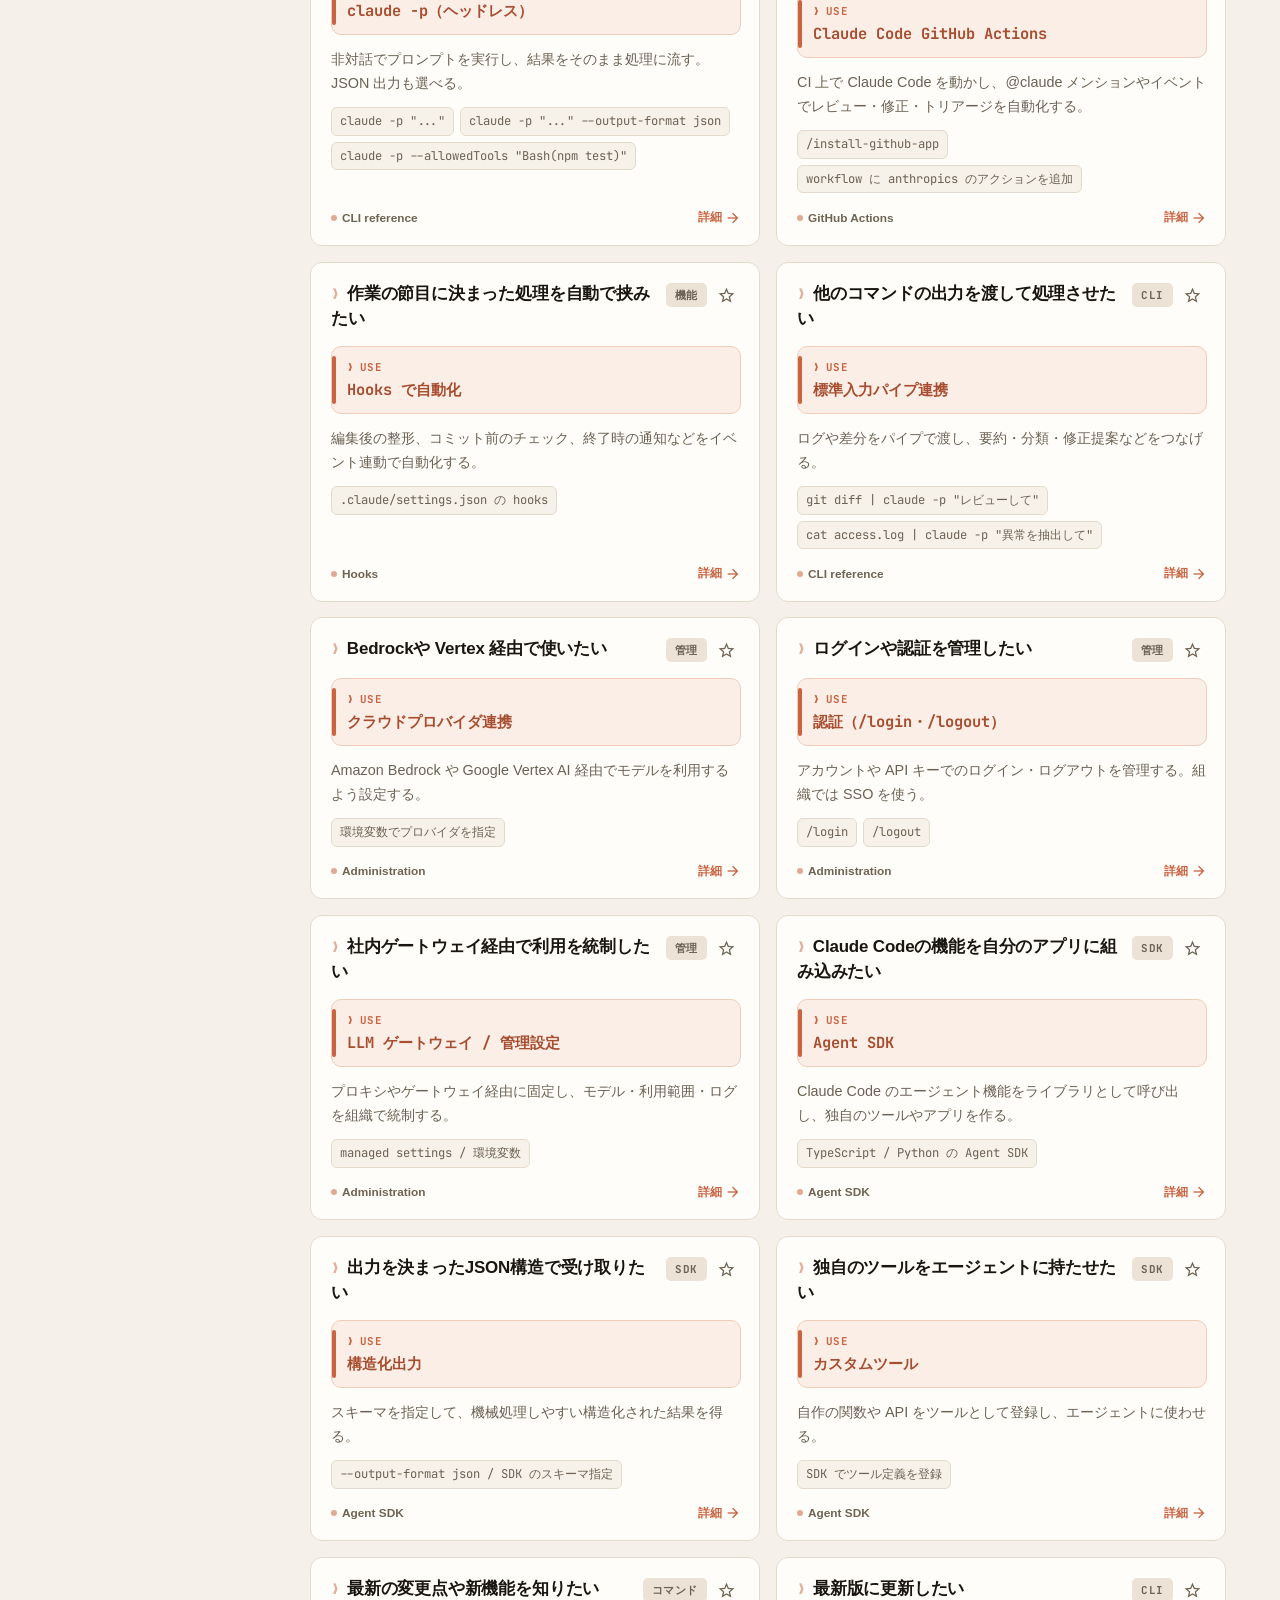
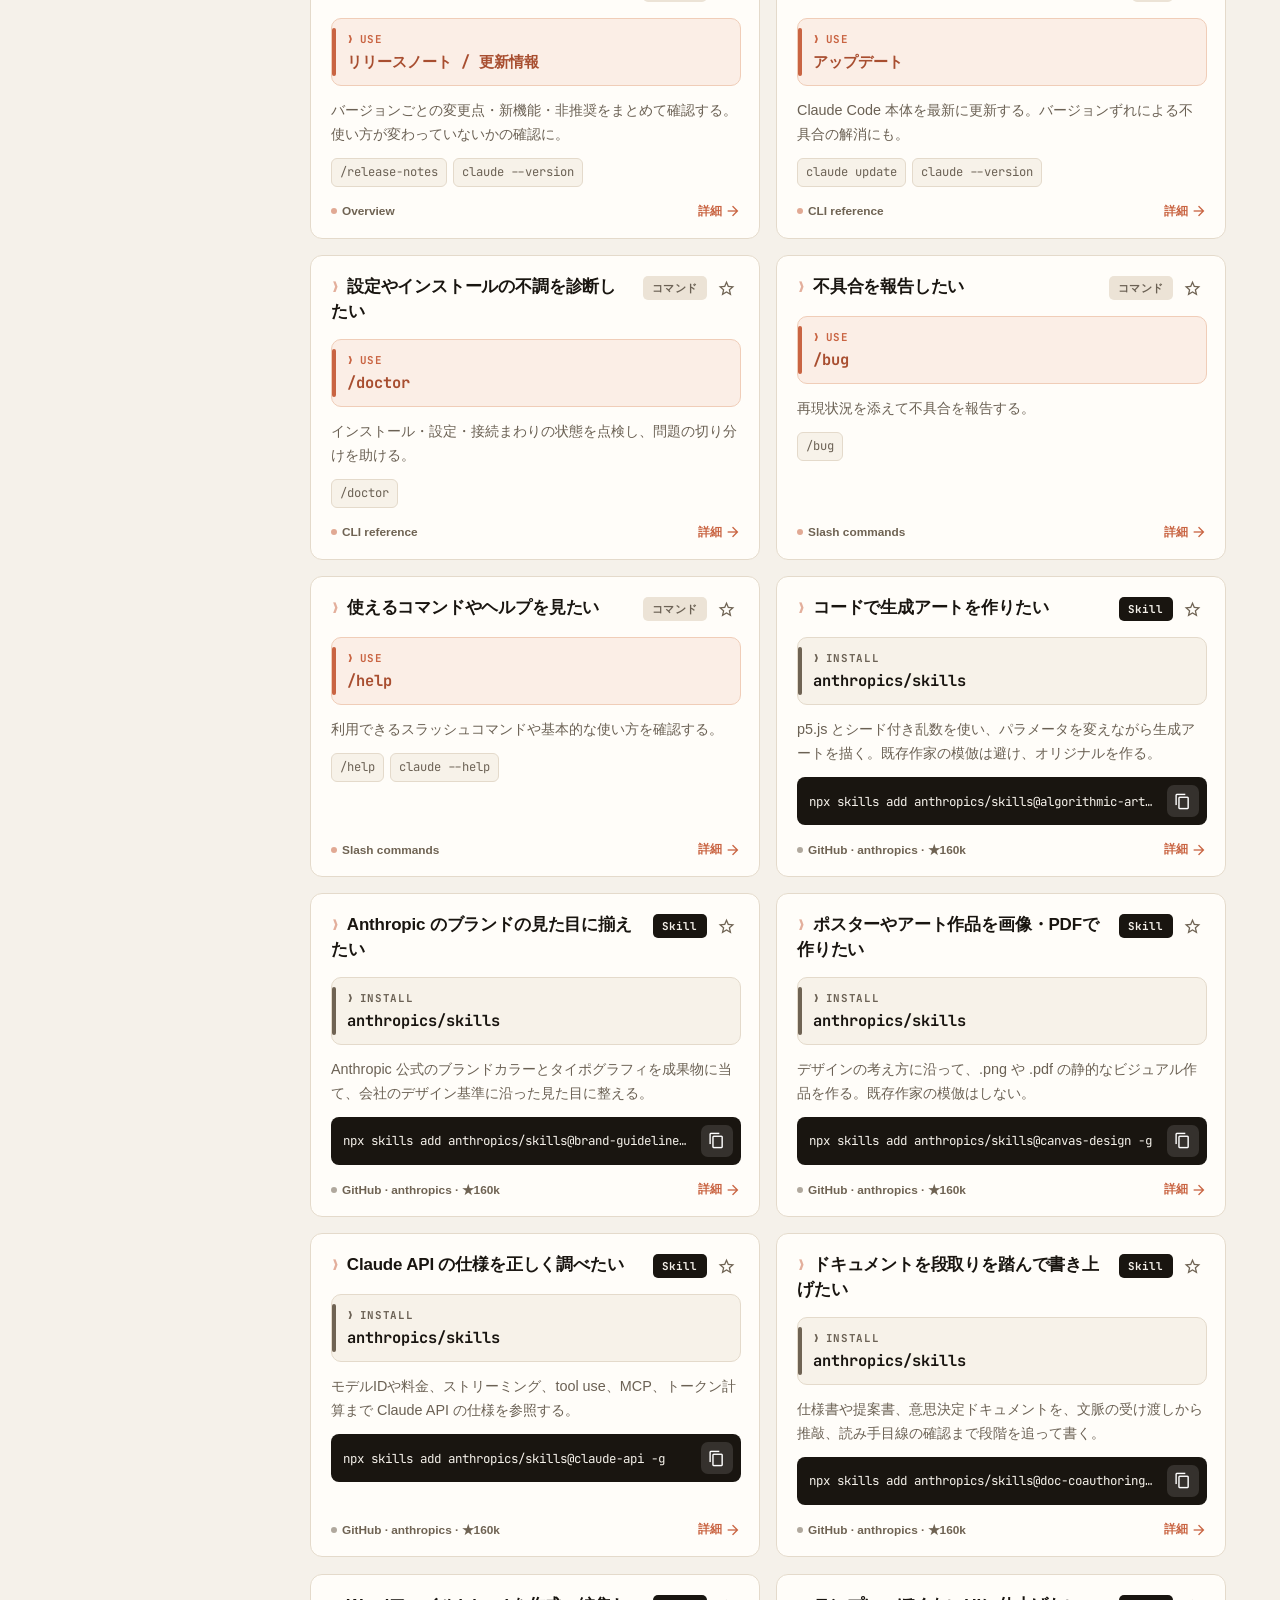
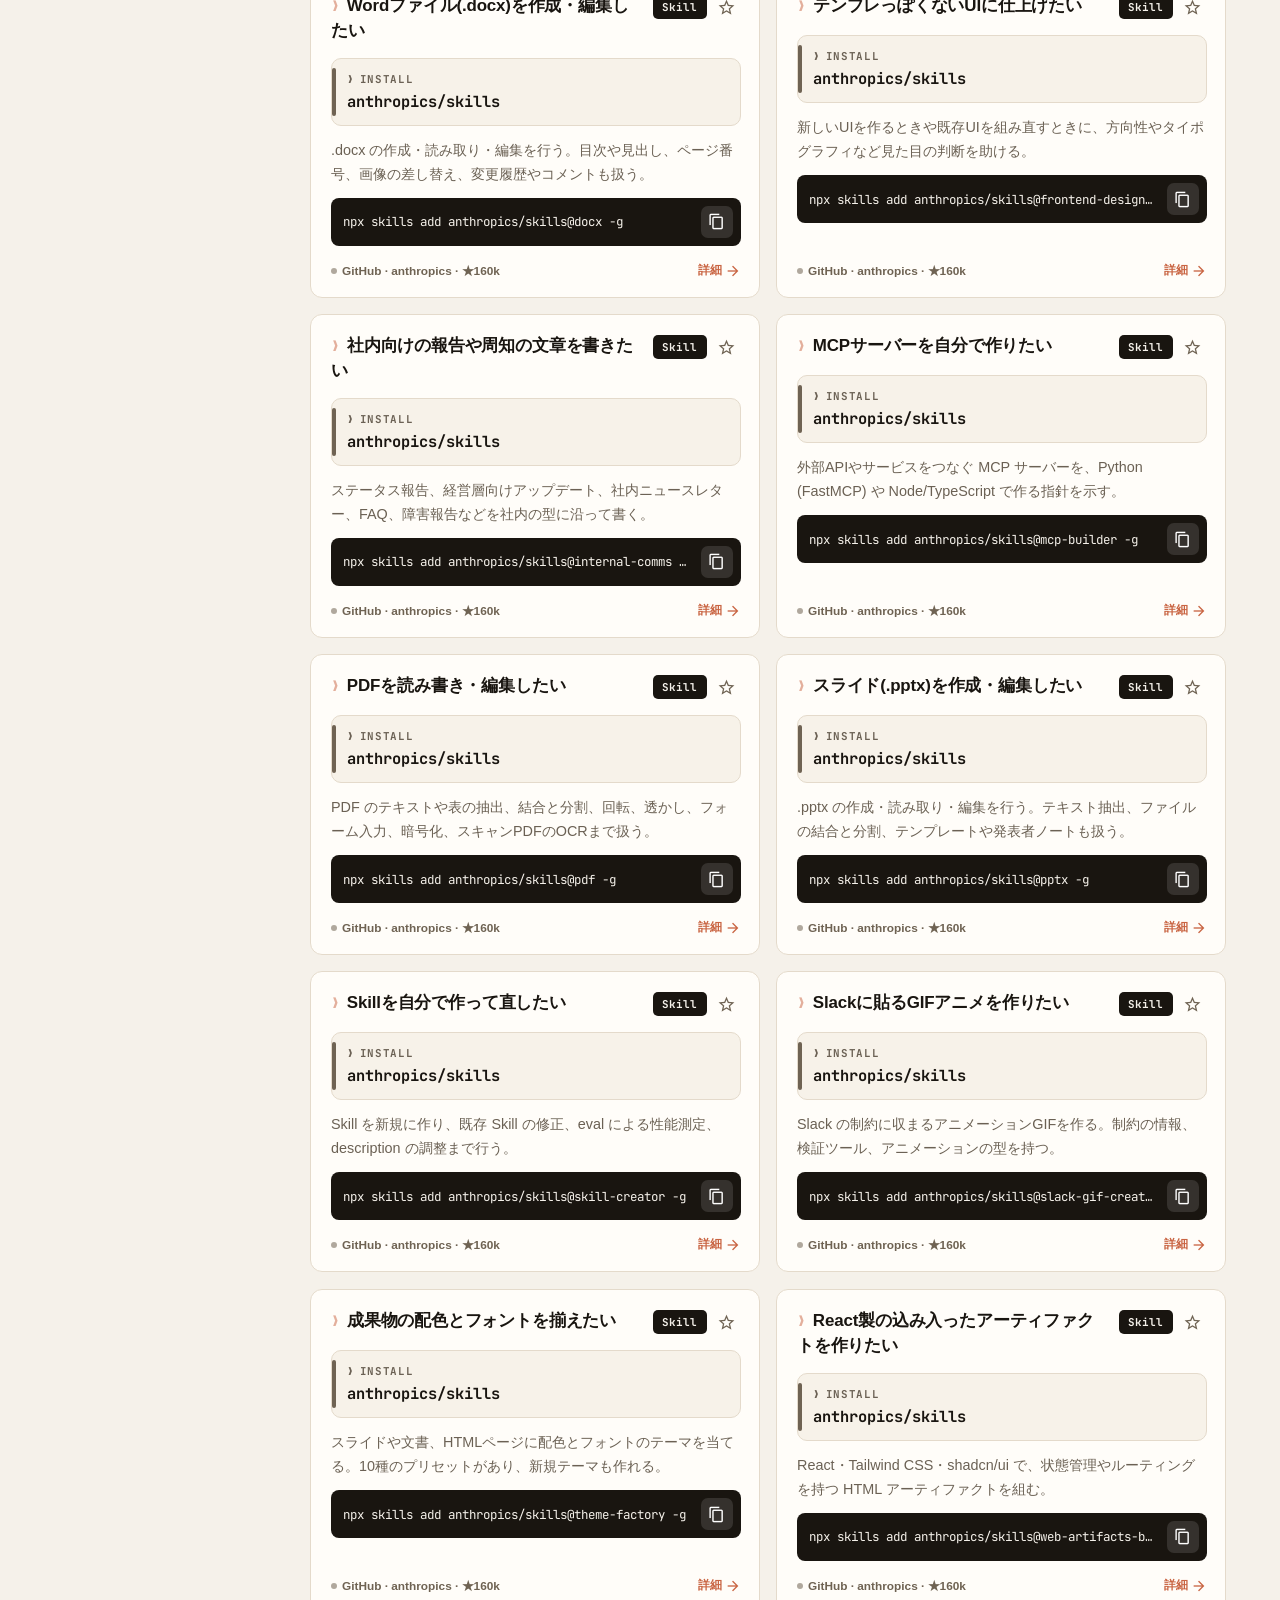
==== commit e29af392: "feat(design): ホームを Interactive Terminal に再設計（Concept①・実データ214件に結線） ヒーロー検索を端末窓化（❯ ccf find＝実 #searchI" ====
--- a/site/index.html
+++ b/site/index.html
@@ -95,23 +95,43 @@
     </h1>
     <p class="hero-sub">Claude Code の全主要機能を、目的から一発で — 全 <b id="heroCount" data-count="0">0</b> 件を横断検索</p>
 
-    <div class="hero-search">
-      <span class="material-icons-outlined search-ic" aria-hidden="true">search</span>
-      <span class="search-prompt" aria-hidden="true">❯</span>
-      <input id="searchInput" type="search" placeholder="例: PR を直したい / 権限 / 続き / MCP / スマホ" autocomplete="off" aria-label="機能を検索" aria-describedby="resultCount">
-      <kbd aria-hidden="true">/</kbd>
-      <button id="clearButton" class="clear-btn" type="button" aria-label="検索をクリア"><span class="material-icons-outlined" aria-hidden="true">close</span></button>
-    </div>
-
-    <div class="hero-examples" aria-label="検索例">
-      <span class="ex-label">よく使う:</span>
-      <button type="button" class="ex-chip" data-q="PR">PR を直す</button>
-      <button type="button" class="ex-chip" data-q="権限">権限・安全</button>
-      <button type="button" class="ex-chip" data-q="続き">続きから再開</button>
-      <button type="button" class="ex-chip" data-q="MCP">MCP 連携</button>
-      <button type="button" class="ex-chip" data-q="テスト">テスト</button>
-      <button type="button" class="ex-chip" data-q="並列">並列で回す</button>
-    </div>
+    <section class="term" id="term" aria-label="逆引きターミナル">
+      <div class="term-bar">
+        <span class="term-dots" aria-hidden="true"><span></span><span></span><span></span></span>
+        <span class="term-name mono"><b>❯_</b> claude-code-finder — ~/claude</span>
+        <span class="term-badge" aria-hidden="true">週次更新</span>
+      </div>
+
+      <div class="cmd" id="cmdWrap">
+        <span class="cmd-prompt" aria-hidden="true">❯</span>
+        <span class="cmd-cc" aria-hidden="true">ccf find</span>
+        <span class="cmd-field">
+          <input id="searchInput" type="search" placeholder="やりたいことを入力  例: PR を直したい / 権限 / 続き / MCP / スマホ" autocomplete="off" spellcheck="false" aria-label="機能を検索" aria-describedby="resultCount">
+          <span class="cmd-ghost" id="cmdGhost" aria-hidden="true"></span>
+        </span>
+        <kbd aria-hidden="true">/</kbd>
+        <button id="clearButton" class="clear-btn" type="button" aria-label="検索をクリア"><span class="material-icons-outlined" aria-hidden="true">close</span></button>
+      </div>
+
+      <div class="cmd-meta" aria-label="検索例">
+        <span class="meta-label" aria-hidden="true">よく使う</span>
+        <button type="button" class="ex-chip" data-q="PR">PR を直す</button>
+        <button type="button" class="ex-chip" data-q="権限">権限・安全</button>
+        <button type="button" class="ex-chip" data-q="続き">続きから再開</button>
+        <button type="button" class="ex-chip" data-q="MCP">MCP 連携</button>
+        <button type="button" class="ex-chip" data-q="テスト">テスト</button>
+        <button type="button" class="ex-chip" data-q="並列">並列で回す</button>
+        <span class="cmd-tip" aria-hidden="true">そのまま打って絞り込む ・ <b>/</b> でフォーカス ・ <b>Esc</b> でクリア</span>
+      </div>
+
+      <div class="stdout-head" aria-hidden="true">
+        <span class="so-label">stdout</span>
+        <span class="so-time mono">0.02s</span>
+        <span class="so-count mono" id="termCount">全 0 件</span>
+      </div>
+
+      <button type="button" class="term-out" id="termOut" aria-label="トップの一致を開く"></button>
+    </section>
 
     <div class="hero-roles">
       <span class="roles-label">はじめて？</span>
--- a/site/css/style.css
+++ b/site/css/style.css
@@ -147,24 +147,64 @@
 .hero-sub{margin-top:20px;font-size:clamp(1rem,1.6vw,1.18rem);color:var(--text2);max-width:46ch}
 .hero-sub b{color:var(--accent);font-family:var(--mono)}
 
-.hero-search{position:relative;display:flex;align-items:center;margin-top:26px;max-width:680px;background:var(--surface);border:1.5px solid var(--border2);border-radius:14px;box-shadow:var(--shadow);transition:border-color .15s,box-shadow .15s}
-.hero-search:focus-within{border-color:var(--accent);box-shadow:0 0 0 4px var(--ring),var(--shadow)}
-.hero-search .search-ic{position:absolute;left:16px;color:var(--text3);pointer-events:none}
-.hero-search .search-prompt{position:absolute;left:16px;font-family:var(--mono);font-weight:700;color:var(--accent);display:none}
-.hero-search:focus-within .search-ic{display:none}
-.hero-search:focus-within .search-prompt{display:block}
-.hero-search input{flex:1;min-width:0;height:62px;padding:0 96px 0 48px;background:none;border:none;outline:none;font-size:1.08rem;font-weight:500;color:var(--ink)}
-.hero-search input::placeholder{color:var(--text3);font-weight:400}
-.hero-search input::-webkit-search-cancel-button{display:none}
-.hero-search kbd{position:absolute;right:52px;border:1px solid var(--border2);border-bottom-width:2px;border-radius:6px;background:var(--surface2);padding:2px 9px;color:var(--text3);font-family:var(--mono);font-size:.8rem;font-weight:700}
-.hero-search .clear-btn{position:absolute;right:12px;display:none;place-items:center;width:32px;height:32px;border-radius:8px;color:var(--text3)}
-.hero-search.has-value .clear-btn{display:grid}
-.hero-search.has-value kbd{display:none}
-.hero-search .clear-btn:hover{background:var(--surface3);color:var(--accent)}
-
-.hero-examples{display:flex;align-items:center;flex-wrap:wrap;gap:8px;margin-top:18px}
-.ex-label{font-size:.82rem;color:var(--text3);font-weight:700;margin-right:2px}
-.ex-chip{padding:7px 13px;border:1px solid var(--border2);border-radius:999px;background:var(--surface);color:var(--text2);font-size:.86rem;font-weight:700;transition:.14s}
+/* ---------- terminal（Concept 1: Interactive Terminal） ---------- */
+/* ヒーローの検索を「本物の端末窓」に。command line＝実 #searchInput。出力(termOut)は高さを
+   固定予約し、idle デモが中身を差し替えても紙面がずれない(CLS を出さない)。 */
+.term{position:relative;margin-top:28px;max-width:960px;background:var(--surface);border:1px solid var(--border2);border-radius:16px;box-shadow:var(--shadow-lg);overflow:hidden;isolation:isolate}
+.term::after{content:"";position:absolute;inset:0;pointer-events:none;z-index:6;background:repeating-linear-gradient(to bottom,rgba(25,21,16,.05) 0 1px,transparent 1px 3px);opacity:.5;animation:crt 5.5s steps(48) infinite}
+:root[data-theme="dark"] .term::after{background:repeating-linear-gradient(to bottom,rgba(243,236,224,.045) 0 1px,transparent 1px 3px)}
+@keyframes crt{0%,100%{opacity:.42}48%{opacity:.62}52%{opacity:.4}}
+.term-bar{display:flex;align-items:center;gap:10px;height:42px;padding:0 14px;background:var(--surface2);border-bottom:1px solid var(--border)}
+.term-dots{display:flex;gap:7px;flex:none}
+.term-dots span{width:11px;height:11px;border-radius:50%;background:var(--border2)}
+.term-dots span:first-child{background:var(--accent)}
+.term-name{font-family:var(--mono);font-size:.78rem;color:var(--text3);margin:0 auto 0 4px;letter-spacing:.01em;white-space:nowrap;overflow:hidden;text-overflow:ellipsis;min-width:0}
+.term-name b{color:var(--accent);font-weight:700}
+.term-badge{font-family:var(--mono);font-size:.68rem;font-weight:700;letter-spacing:.05em;color:var(--accent);border:1px solid var(--accent-line);background:var(--accent-soft);border-radius:999px;padding:2px 9px;white-space:nowrap;flex:none}
+
+.cmd{position:relative;display:flex;align-items:center;gap:10px;padding:15px 16px;border-bottom:1px solid var(--border);transition:box-shadow .18s}
+.cmd:focus-within{box-shadow:inset 0 0 0 2px var(--ring)}
+.cmd.exec{box-shadow:inset 0 0 0 2px var(--accent)}
+.cmd-prompt{font-family:var(--mono);font-weight:700;font-size:1.15rem;color:var(--accent);flex:none;line-height:1}
+.cmd-cc{font-family:var(--mono);font-size:.98rem;font-weight:500;color:var(--text3);flex:none;white-space:nowrap}
+.cmd-field{position:relative;flex:1;min-width:0;display:flex;align-items:center}
+.cmd-field input{flex:1;min-width:0;height:34px;background:none;border:none;outline:none;font-family:var(--mono);font-size:1.02rem;font-weight:500;color:var(--ink);letter-spacing:.005em}
+.cmd-field input::placeholder{color:var(--text3);font-weight:400}
+.cmd-field input::-webkit-search-cancel-button{display:none}
+.cmd-ghost{position:absolute;left:0;top:50%;transform:translateY(-50%);pointer-events:none;font-family:var(--mono);font-size:1.02rem;font-weight:500;color:var(--ink);white-space:nowrap;overflow:hidden;max-width:100%;display:none}
+.cmd-ghost::after{content:"";display:inline-block;width:.5ch;height:1.02em;background:var(--accent);vertical-align:-.16em;margin-left:1px;animation:blink 1.05s steps(1) infinite}
+.cmd.is-demo .cmd-field input::placeholder{color:transparent}
+.cmd.is-demo .cmd-ghost{display:block}
+.cmd kbd{flex:none;font-family:var(--mono);font-size:.78rem;font-weight:700;color:var(--text3);border:1px solid var(--border2);border-bottom-width:2px;border-radius:6px;background:var(--surface2);padding:2px 9px}
+.cmd .clear-btn{flex:none;display:none;place-items:center;width:32px;height:32px;border-radius:8px;color:var(--text3)}
+.cmd.has-value .clear-btn{display:grid}
+.cmd.has-value kbd{display:none}
+.cmd .clear-btn:hover{background:var(--surface3);color:var(--accent)}
+
+.cmd-meta{display:flex;align-items:center;flex-wrap:wrap;gap:8px;padding:11px 16px;border-bottom:1px solid var(--border);background:var(--surface2)}
+.meta-label{font-family:var(--mono);font-size:.72rem;font-weight:700;color:var(--text3);margin-right:2px}
+.cmd-tip{margin-left:auto;font-family:var(--mono);font-size:.72rem;color:var(--text3)}
+.cmd-tip b{color:var(--text2)}
+
+.stdout-head{display:flex;align-items:center;gap:10px;padding:10px 16px;background:var(--bg-tint)}
+.so-label{font-family:var(--mono);font-size:.72rem;font-weight:700;letter-spacing:.08em;text-transform:uppercase;color:var(--text3)}
+.so-label::before{content:"▾ ";color:var(--accent)}
+.so-time{font-family:var(--mono);font-size:.72rem;color:var(--text3)}
+.so-count{margin-left:auto;font-size:.82rem;font-weight:700;color:var(--accent)}
+.term-out{display:flex;align-items:center;gap:10px;width:100%;min-height:52px;padding:12px 16px;text-align:left;background:var(--surface);cursor:pointer;transition:background .14s;border-radius:0}
+.term-out:hover{background:var(--surface2)}
+.term-out:focus-visible{outline:none;box-shadow:inset 0 0 0 2px var(--ring)}
+.term-out .to-arrow{font-family:var(--mono);font-weight:700;color:var(--accent);flex:none}
+.term-out .to-feature{font-family:var(--mono);font-size:.92rem;font-weight:700;color:var(--accent2);flex:none;white-space:nowrap;max-width:42%;overflow:hidden;text-overflow:ellipsis}
+.term-out .to-summary{color:var(--text2);font-size:.86rem;white-space:nowrap;overflow:hidden;text-overflow:ellipsis;flex:1;min-width:0}
+.term-out .to-badge{flex:none;margin-left:auto}
+.term-out .to-hint,.term-out .to-empty{color:var(--text3);font-size:.86rem;font-weight:600}
+@media(max-width:640px){.cmd-tip{display:none}.cmd-cc{display:none}.term-out .to-summary{display:none}}
+@media(prefers-reduced-motion:reduce){.term::after{animation:none}.cmd-ghost::after{animation:none}}
+
+/* 検索例チップ（cmd-meta 内・端末トーンの mono＋❯） */
+.ex-chip{font-family:var(--mono);padding:5px 11px;border:1px solid var(--border2);border-radius:999px;background:var(--surface);color:var(--text2);font-size:.8rem;font-weight:700;transition:.14s}
+.ex-chip::before{content:"❯ ";color:var(--accent);opacity:.7}
 .ex-chip:hover{border-color:var(--accent);color:var(--accent);background:var(--accent-soft);transform:translateY(-1px)}
 
 /* 「はじめて？」立場別の入口 — 非エンジニアがトップで迷子にならないための導線 */
@@ -230,7 +270,11 @@
 @keyframes favPop{0%{transform:scale(.6)}60%{transform:scale(1.25)}100%{transform:scale(1)}}
 @media(prefers-reduced-motion:reduce){.fav-btn.on .material-icons-outlined{animation:none}}
 .want{font-size:1.06rem;line-height:1.5;font-weight:800;letter-spacing:-.01em;color:var(--ink)}
-.badge{flex-shrink:0;display:inline-flex;align-items:center;min-height:24px;padding:3px 9px;border-radius:999px;background:var(--surface3);color:var(--text2);font-size:.7rem;font-weight:800;letter-spacing:.02em;white-space:nowrap}
+/* 端末の出力行メタファ: want の頭に淡い ❯ を置く（stdout の一行という読み） */
+.want::before{content:"❯";font-family:var(--mono);font-weight:700;color:var(--accent);opacity:.5;margin-right:7px;font-size:.86em}
+/* Web BENTO バッジ「角型(squareb)」を採用。監査の「ピル型 New/Beta は角型に」に沿って、
+   カードの種別ラベルはピルをやめ角丸小＋字間広めに(mono の端末的トーンとも揃う)。 */
+.badge{flex-shrink:0;display:inline-flex;align-items:center;min-height:24px;padding:3px 9px;border-radius:5px;background:var(--surface3);color:var(--text2);font-family:var(--mono);font-size:.68rem;font-weight:700;letter-spacing:.04em;white-space:nowrap}
 .badge.is-removed{background:var(--accent-soft);color:var(--accent)}
 .feature{position:relative;margin-top:14px;padding:11px 13px 11px 15px;background:var(--accent-soft);border:1px solid var(--accent-line);border-radius:10px}
 .feature::before{content:"";position:absolute;left:0;top:9px;bottom:9px;width:4px;border-radius:4px;background:var(--accent)}
@@ -269,7 +313,9 @@
 
 /* ---------- coverage + sources ---------- */
 .finder,.map-section,.sources{margin-bottom:44px}
-.section-head{margin-bottom:18px}
+/* Web BENTO 見出し装飾「左ボーダー」を採用し、色をコーラルトークンに差し替え。カードの ❯ 背骨と
+   同じ左アクセントで、セクションとカードのモチーフを揃える。 */
+.section-head{margin-bottom:18px;border-left:3px solid var(--accent);padding-left:15px}
 .section-kicker,.modal-kicker{font-family:var(--mono);font-size:.72rem;font-weight:700;letter-spacing:.1em;text-transform:uppercase;color:var(--accent)}
 .section-head h2{margin-top:6px;font-family:var(--display);font-size:clamp(1.4rem,2.6vw,1.95rem);line-height:1.22;font-weight:800;letter-spacing:-.025em;color:var(--ink);text-wrap:balance}
 .coverage-grid{display:grid;grid-template-columns:repeat(auto-fill,minmax(224px,1fr));gap:12px}
@@ -288,7 +334,15 @@
 .source-item span{display:block;margin-top:7px;color:var(--text2);font-size:.83rem;line-height:1.6}
 
 /* ---------- footer ---------- */
-.site-footer{border-top:1px solid var(--border);padding:26px clamp(16px,4vw,40px)}
+/* Web BENTO 背景パターン「方眼紙(graphpaper)」を採用し、色を暖色ボーダートークンへ差し替え＋低不透明度に。
+   フラットだったフッターにエディトリアルな方眼紙の質感を薄く敷く(端末/リファレンスのトーンに合う)。 */
+.site-footer{border-top:1px solid var(--border);padding:26px clamp(16px,4vw,40px);
+  background-image:
+    linear-gradient(color-mix(in srgb,var(--border) 55%,transparent) 1px,transparent 1px),
+    linear-gradient(90deg,color-mix(in srgb,var(--border) 55%,transparent) 1px,transparent 1px),
+    linear-gradient(color-mix(in srgb,var(--border) 28%,transparent) 1px,transparent 1px),
+    linear-gradient(90deg,color-mix(in srgb,var(--border) 28%,transparent) 1px,transparent 1px);
+  background-size:50px 50px,50px 50px,10px 10px,10px 10px}
 .footer-inner{max-width:var(--maxw);margin:0 auto;display:flex;align-items:center;gap:9px;color:var(--text3);font-size:.86rem}
 /* 文中リンクは色だけに頼らず下線を付ける（a11y: link-in-text-block） */
 .footer-inner a,.page-sub a,.updates-note a,.upd-h2-sub a,.l-body a,.guide-sec-head p a{color:var(--accent);text-decoration:underline;text-underline-offset:2px;text-decoration-thickness:1px}
@@ -489,8 +543,8 @@
   .header-nav .nav-cta{width:100%;justify-content:center;padding:12px 14px;margin-top:2px}
   .header-nav .theme-toggle{width:100%;height:auto;padding:10px;justify-content:center;margin-top:2px}
   .header-title{font-size:.9rem}
-  .hero-search input{padding-right:52px}
-  .hero-search kbd{display:none}
+  .term{margin-top:22px}
+  .cmd kbd{display:none}
   .card-grid{grid-template-columns:1fr}
   .controls{align-items:flex-start;flex-direction:column-reverse}
   .controls-right{width:100%;justify-content:space-between}
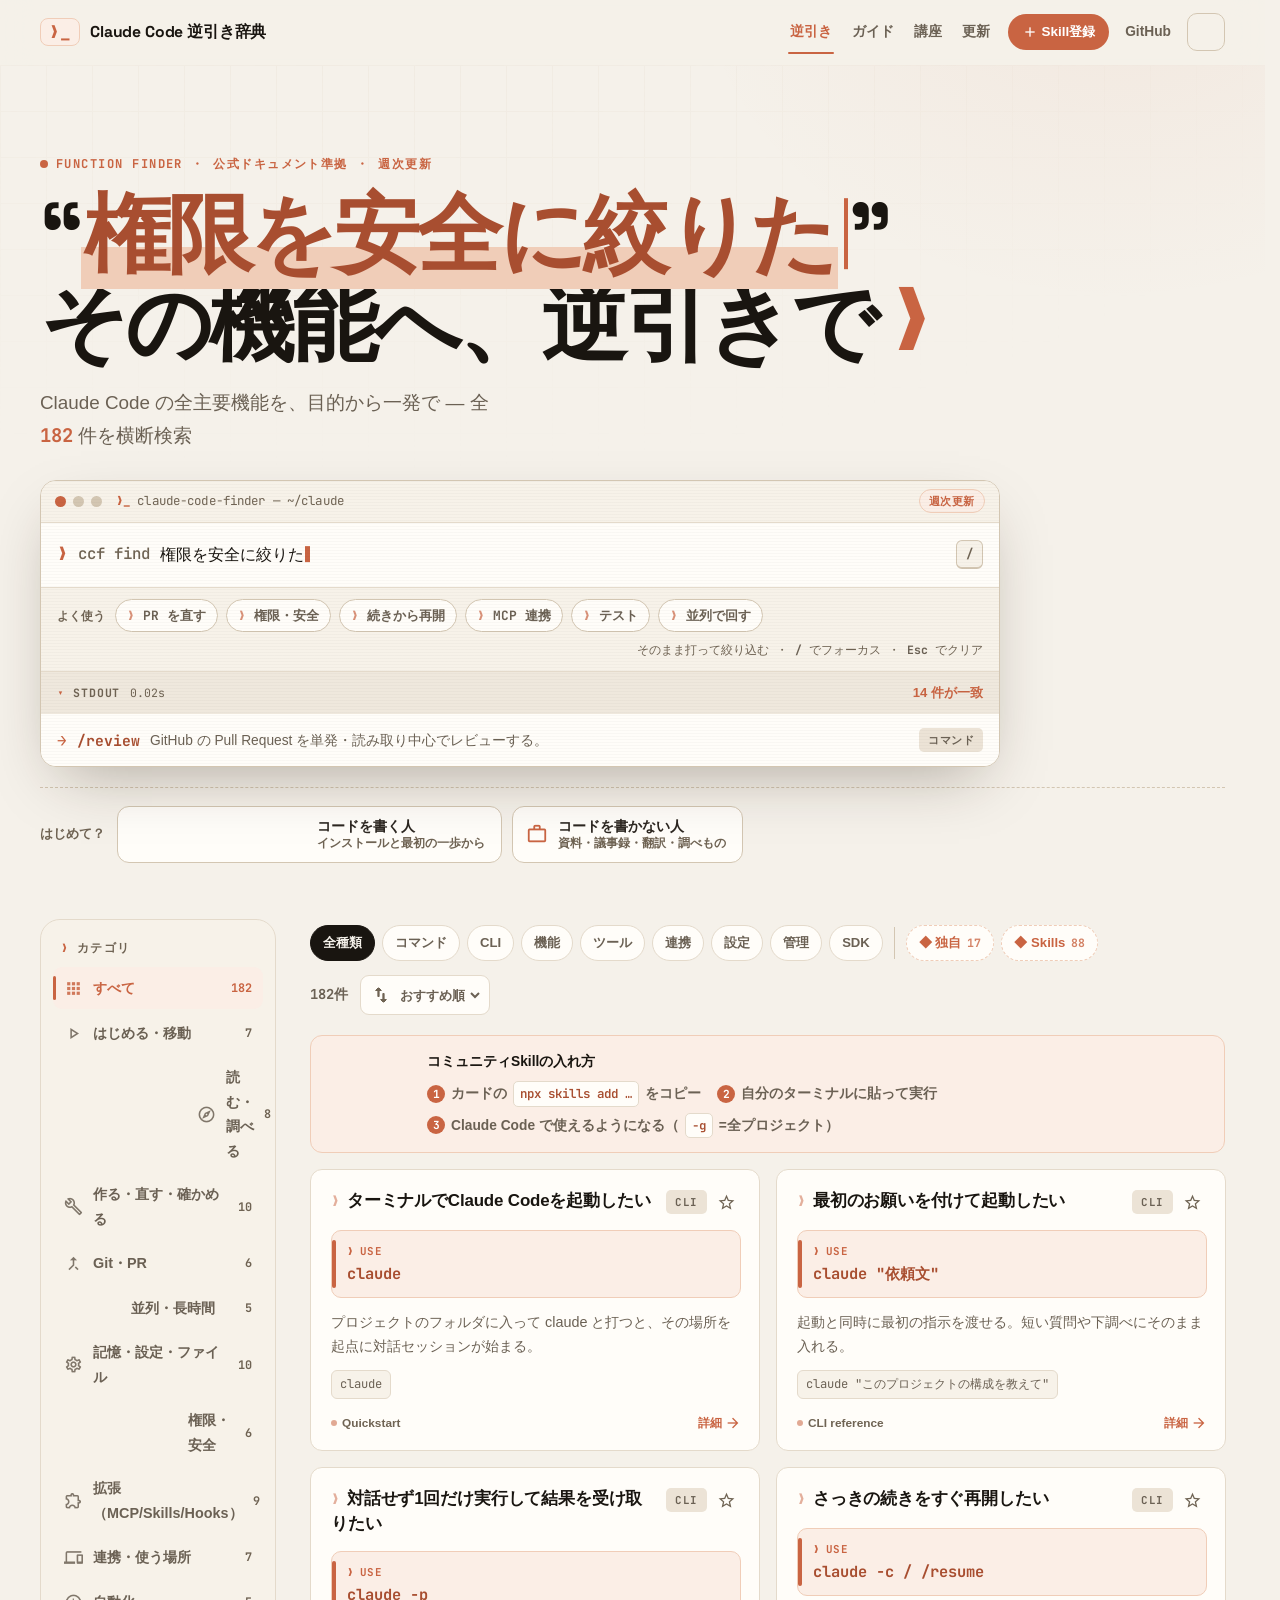
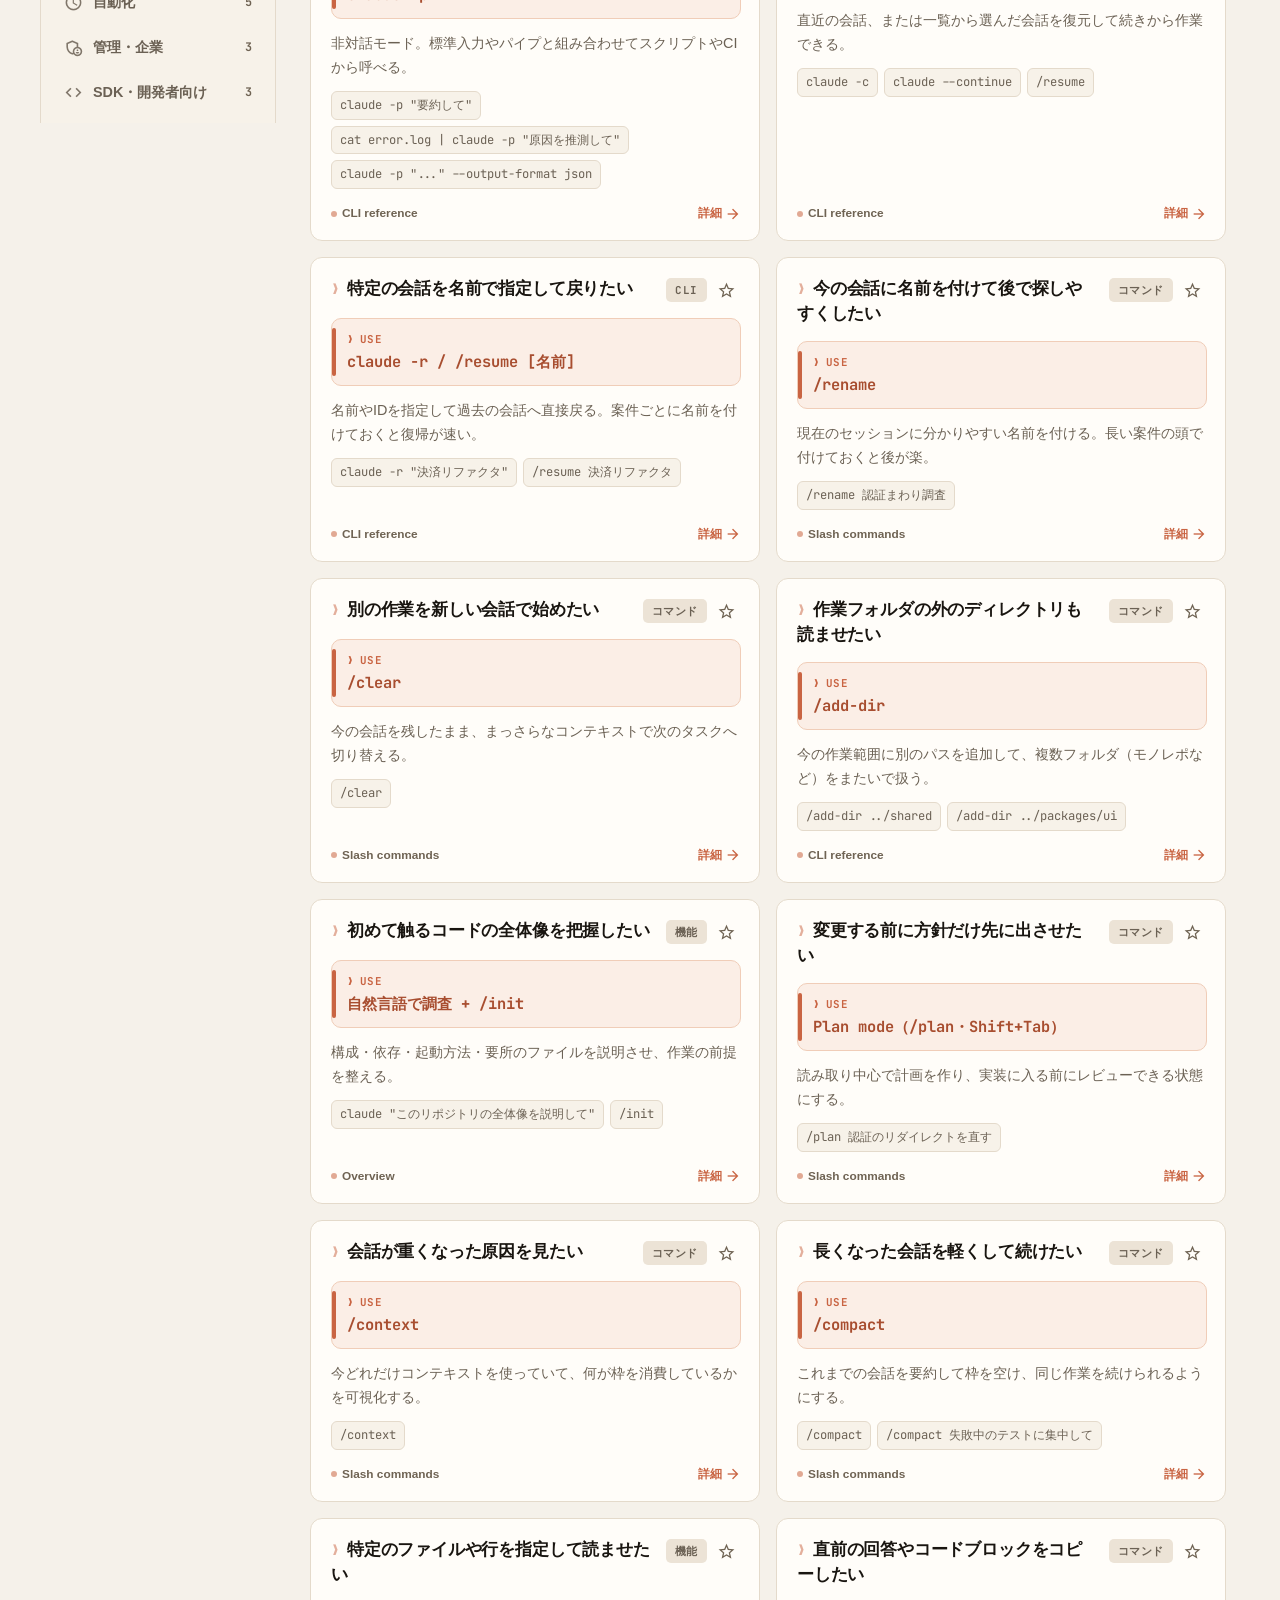
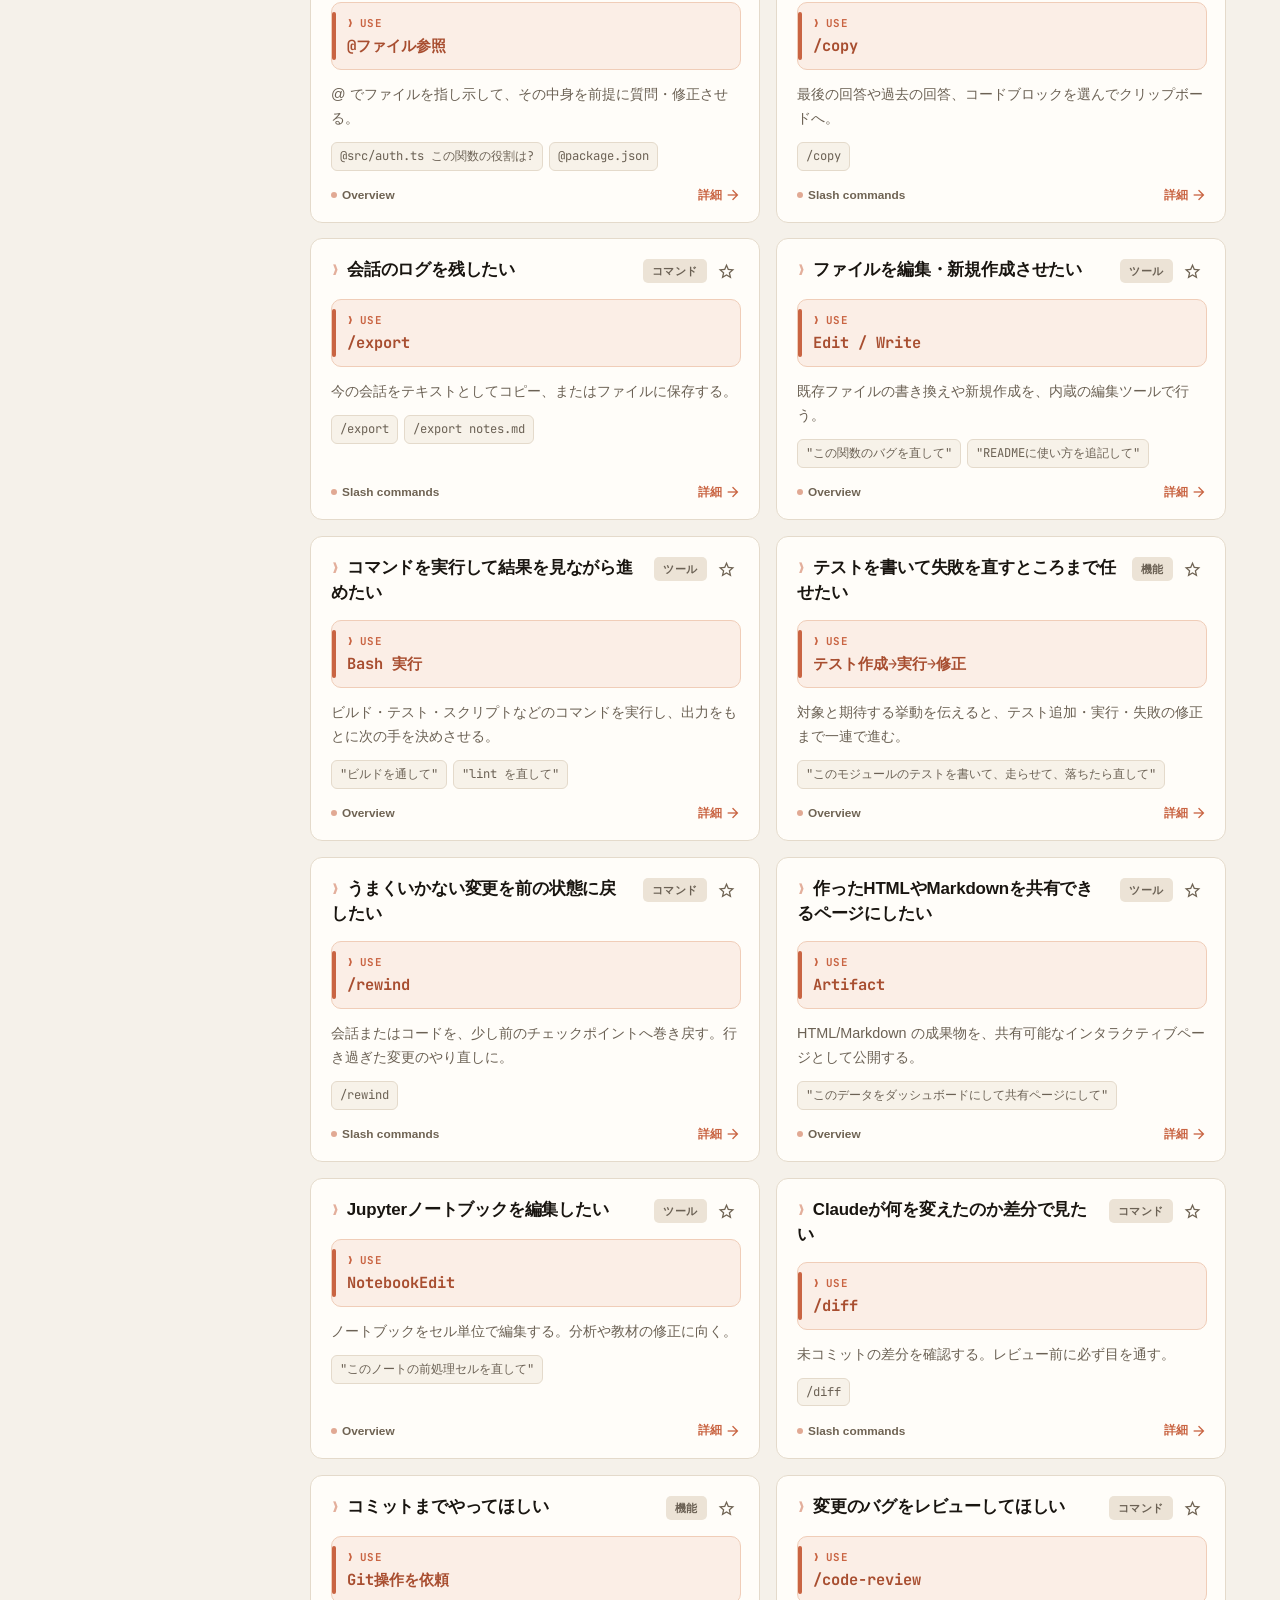
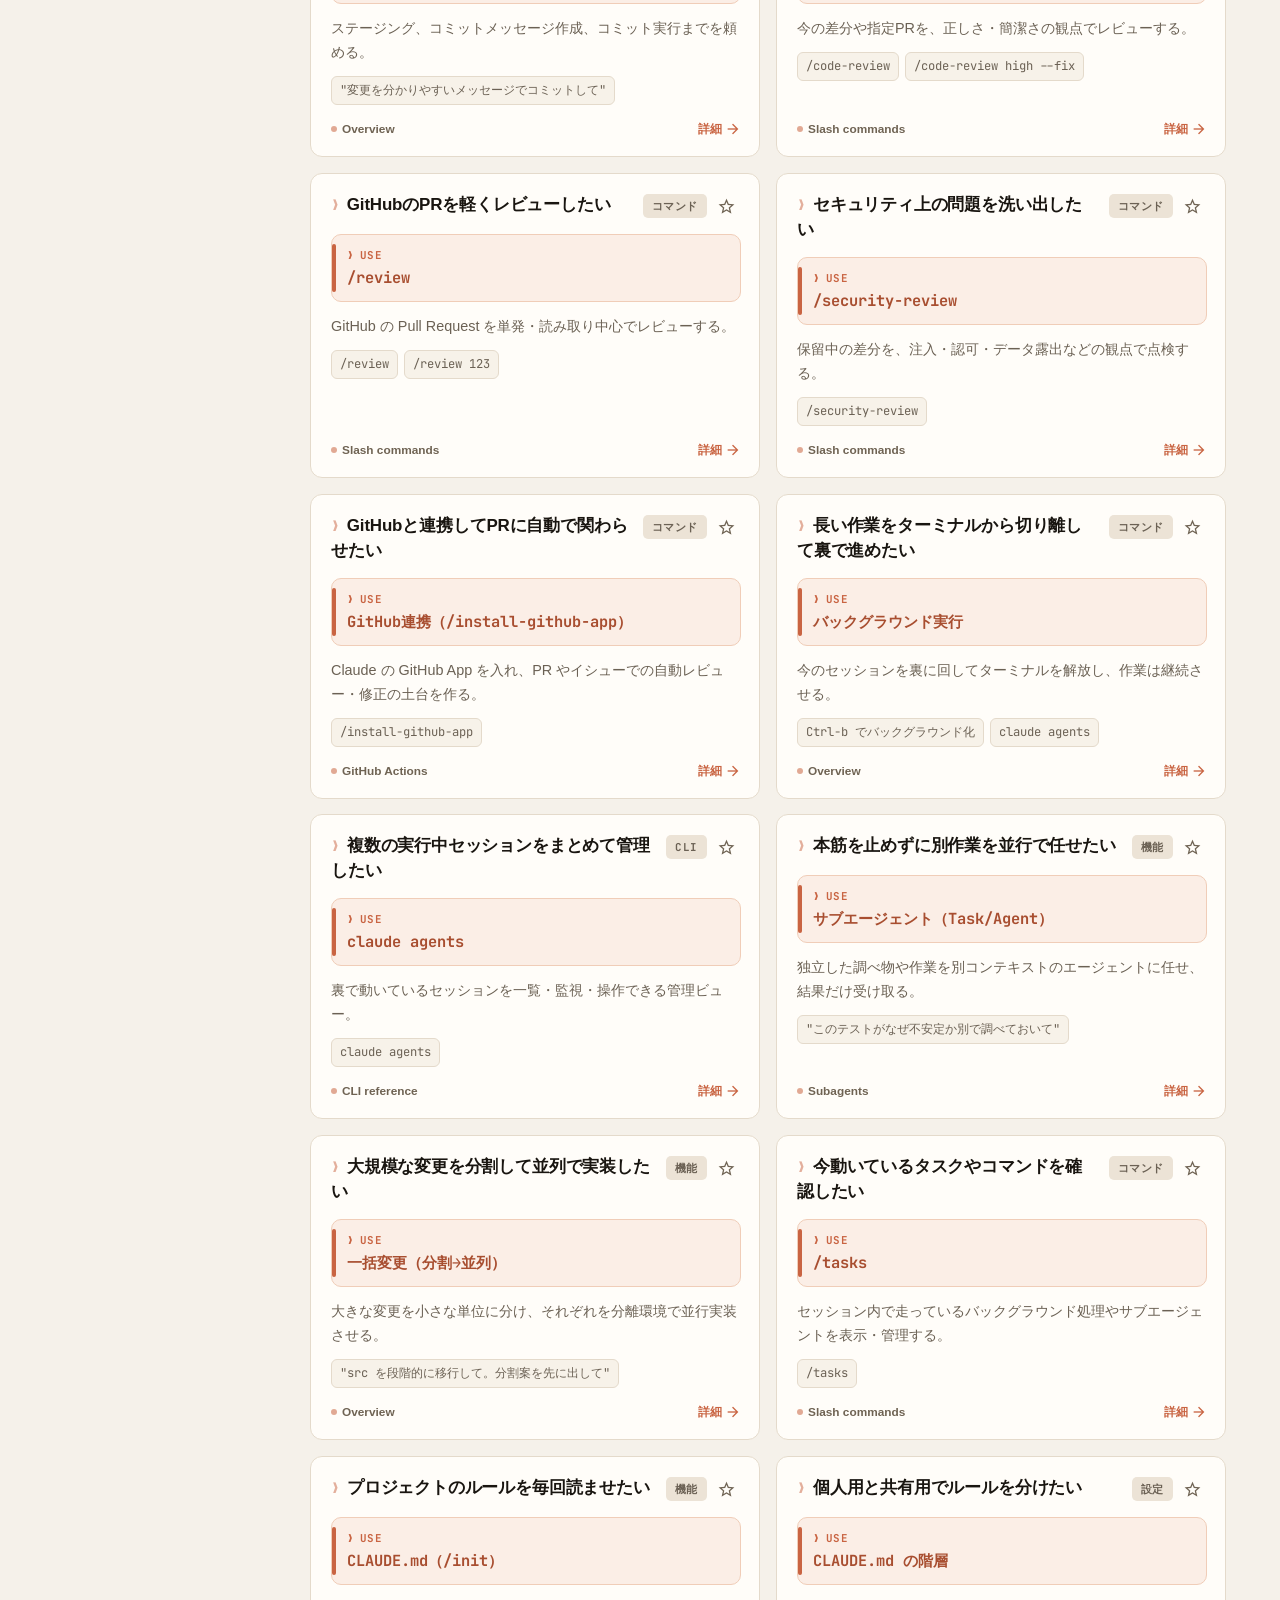
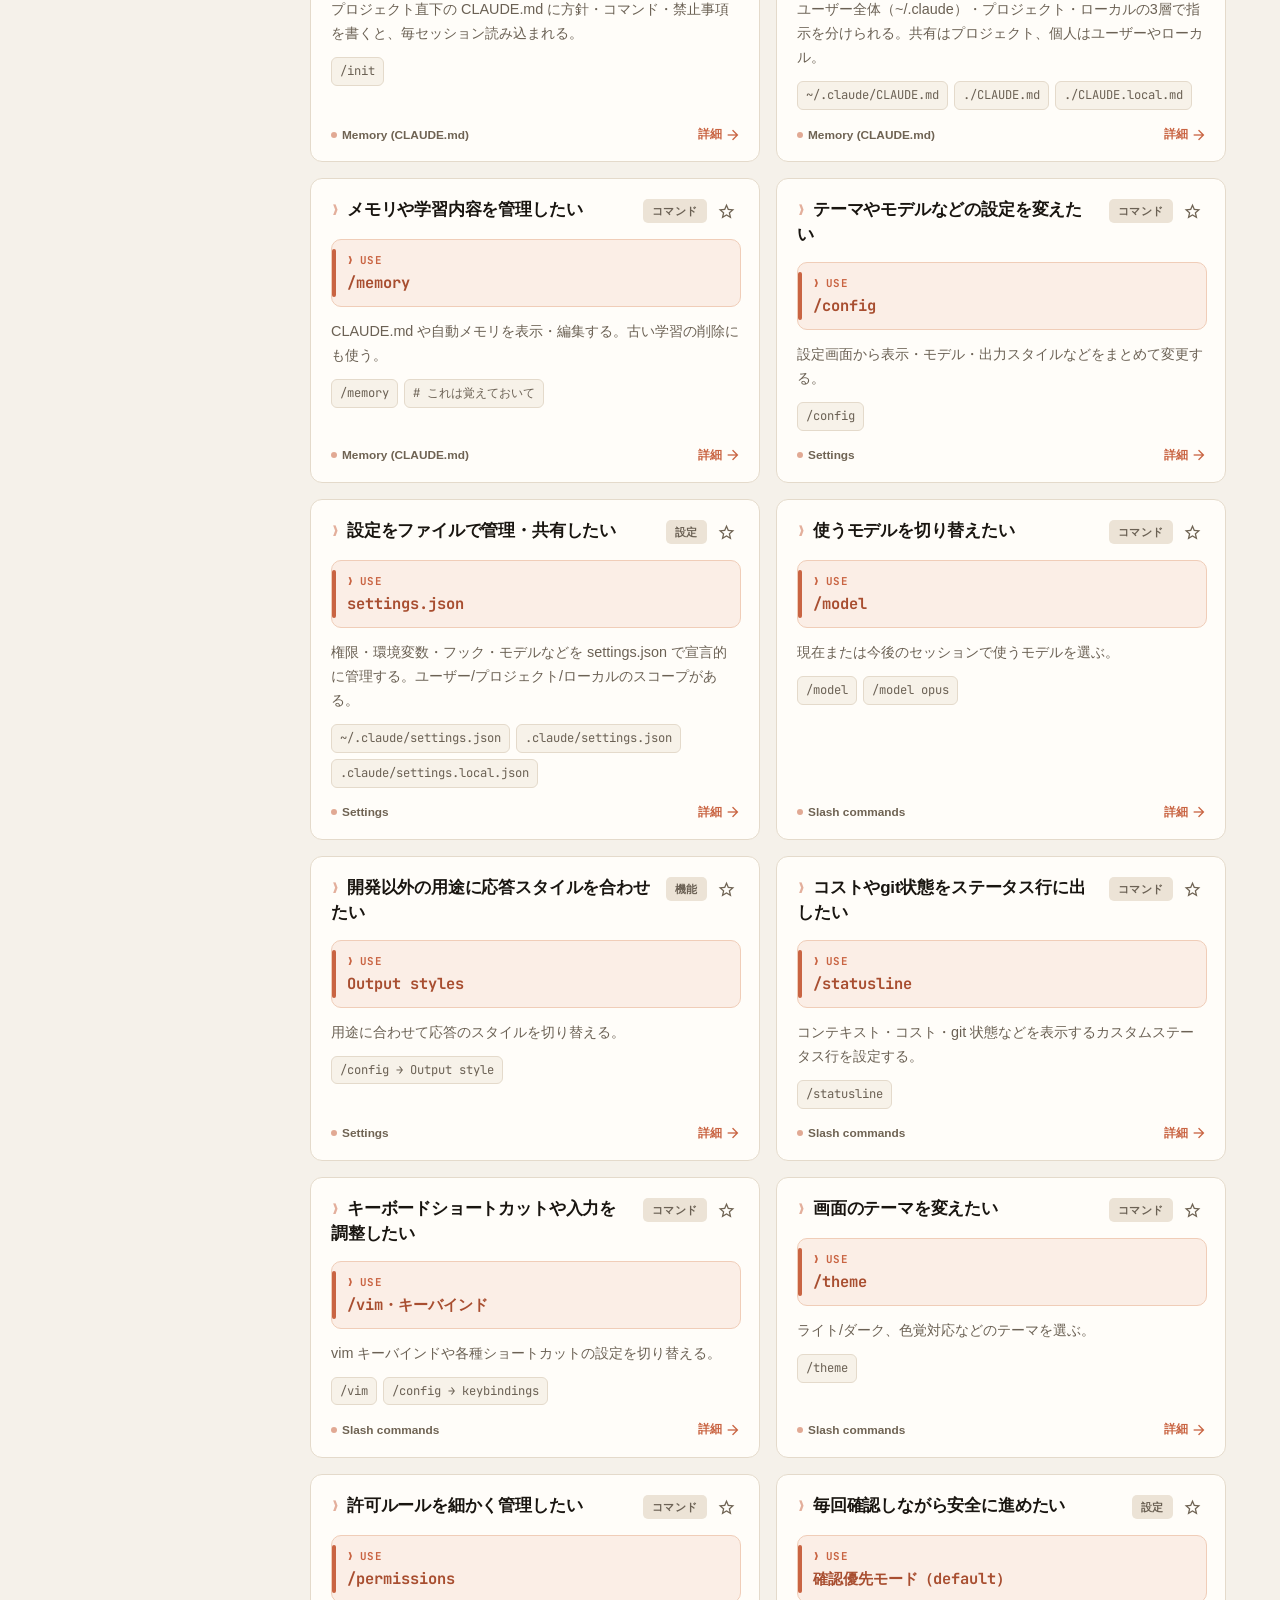
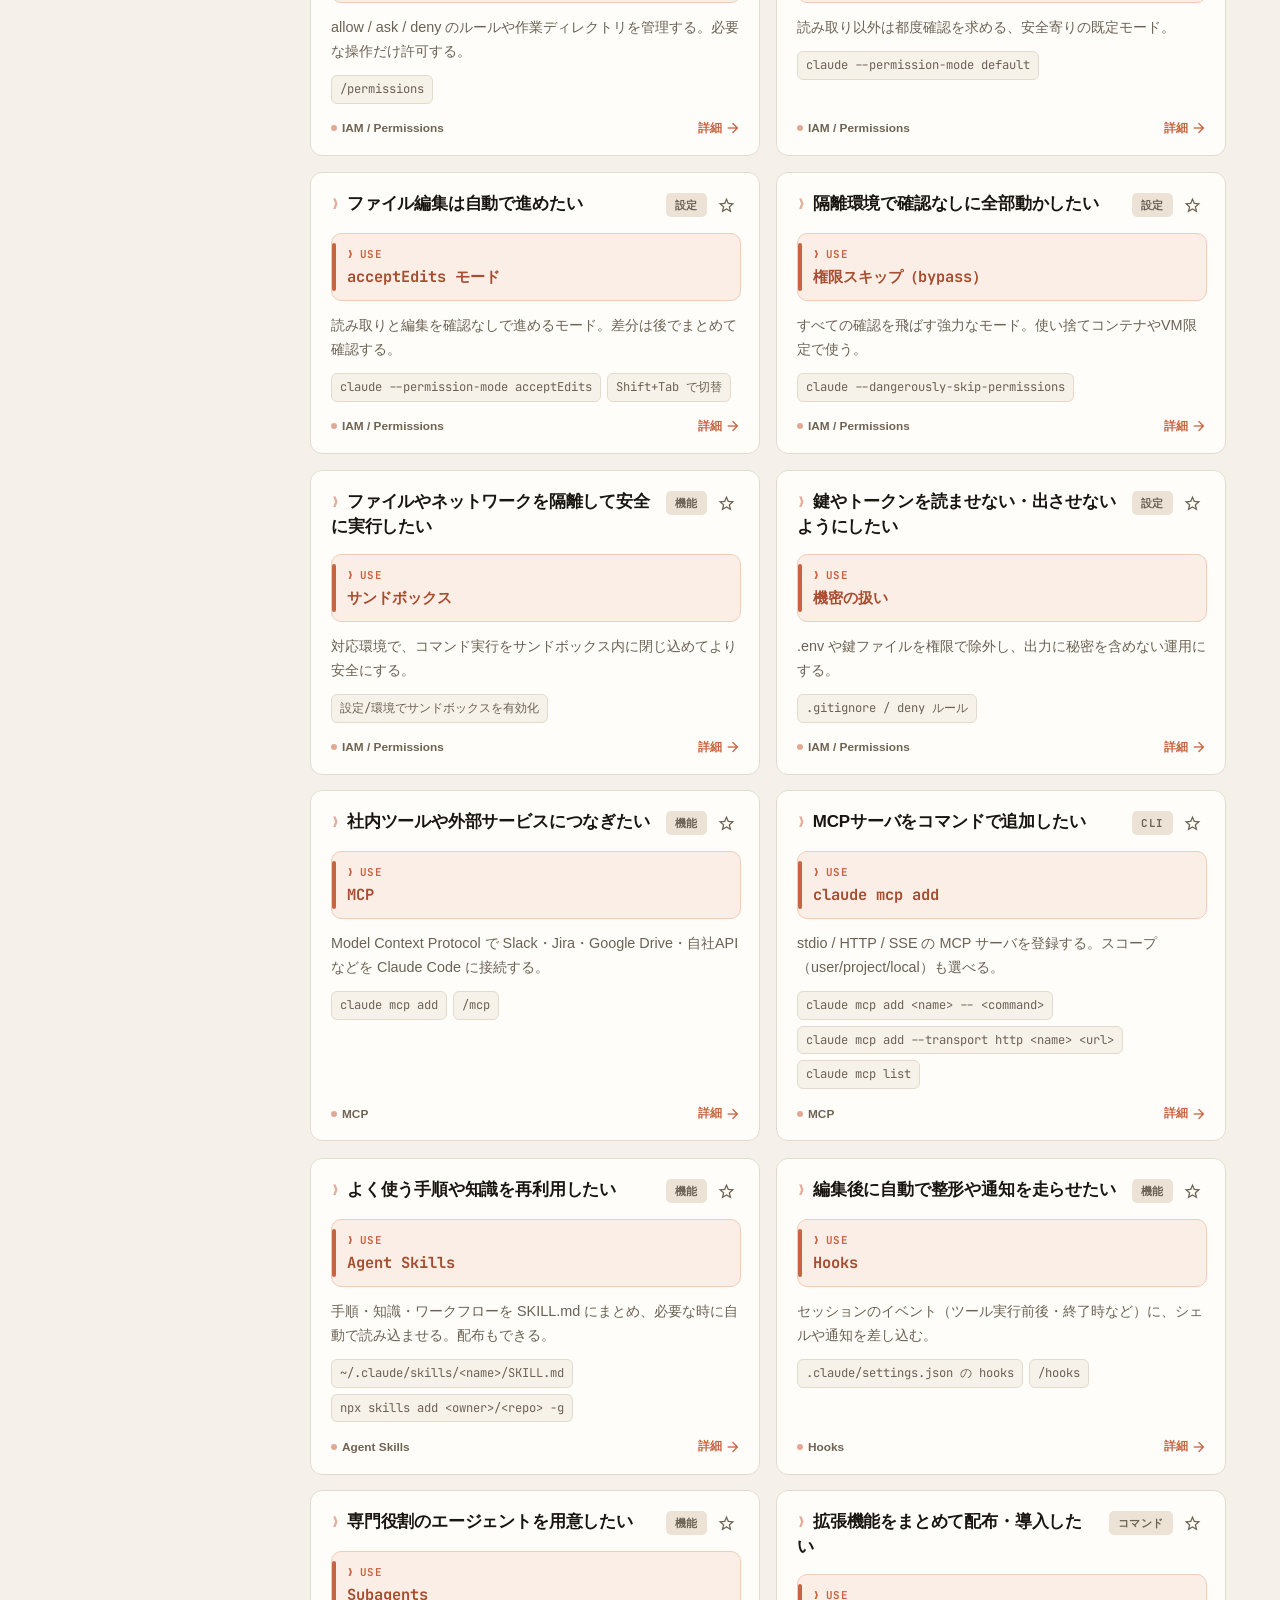
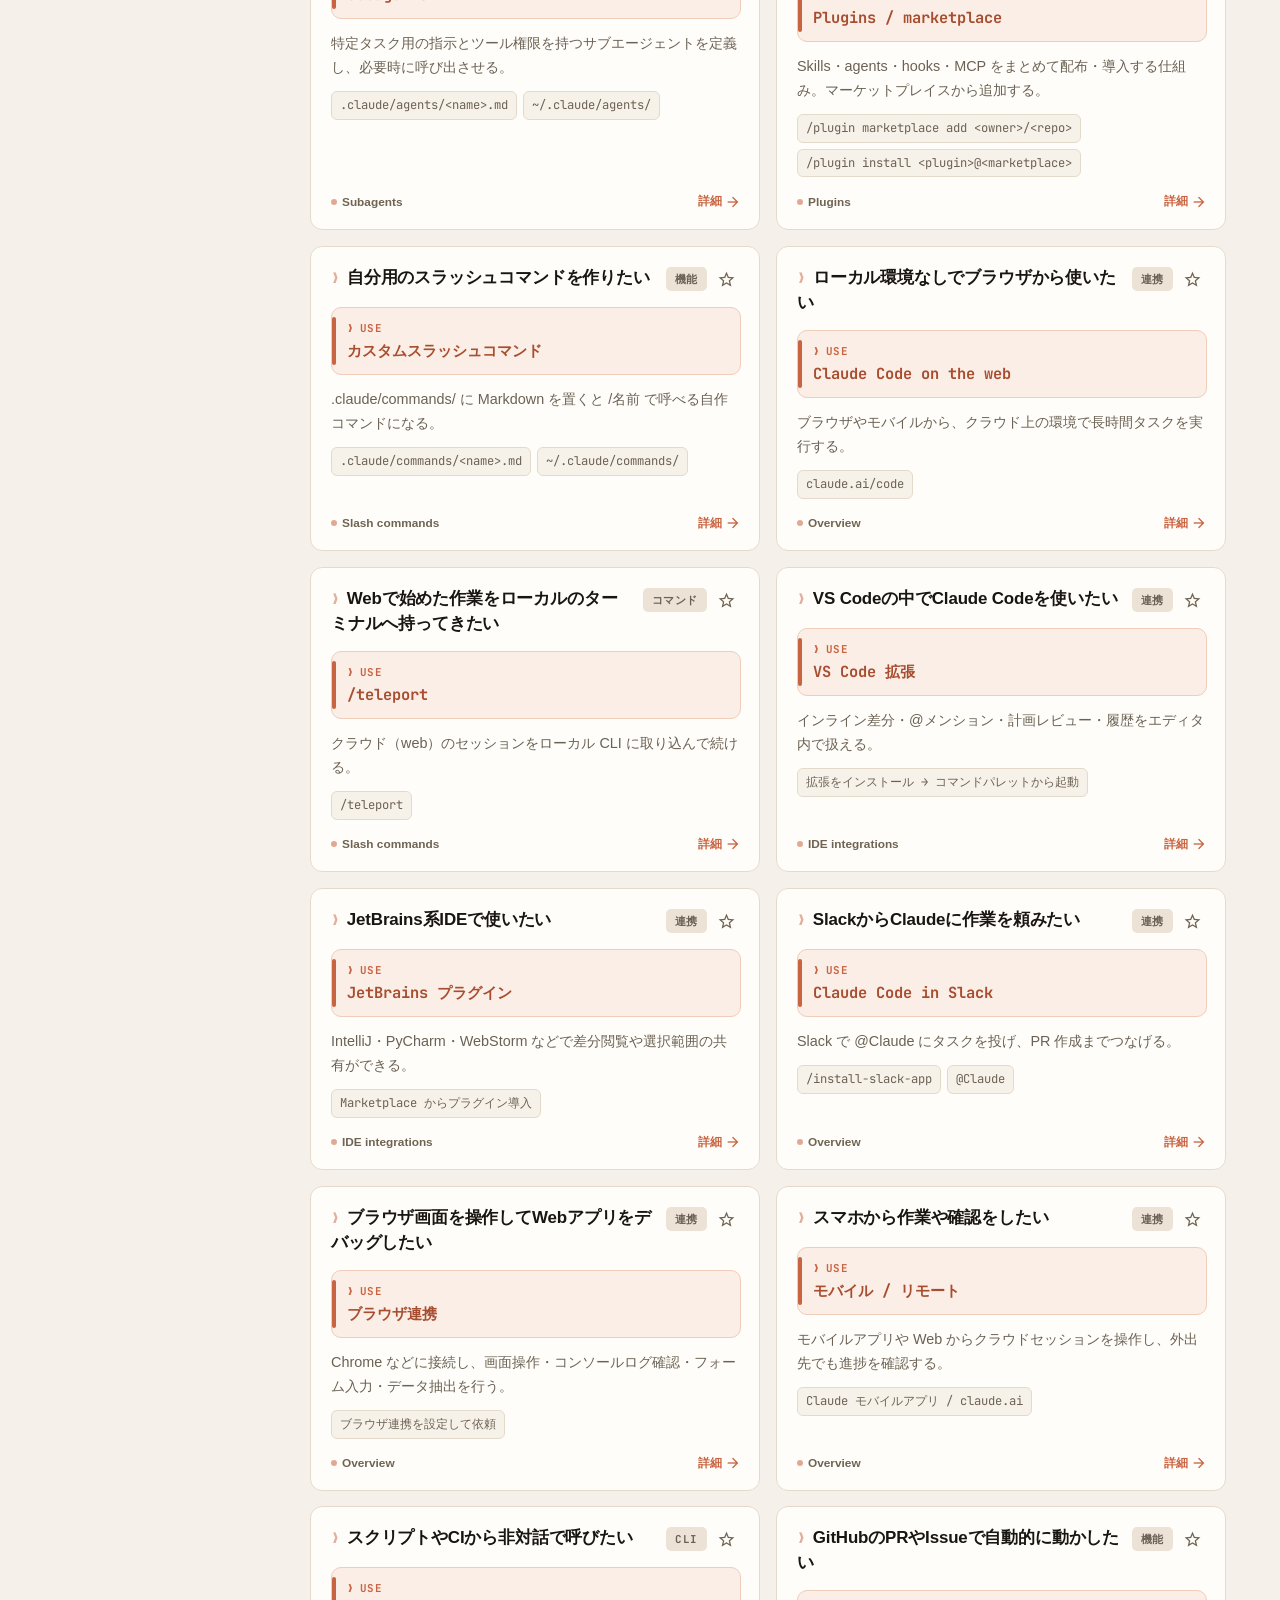
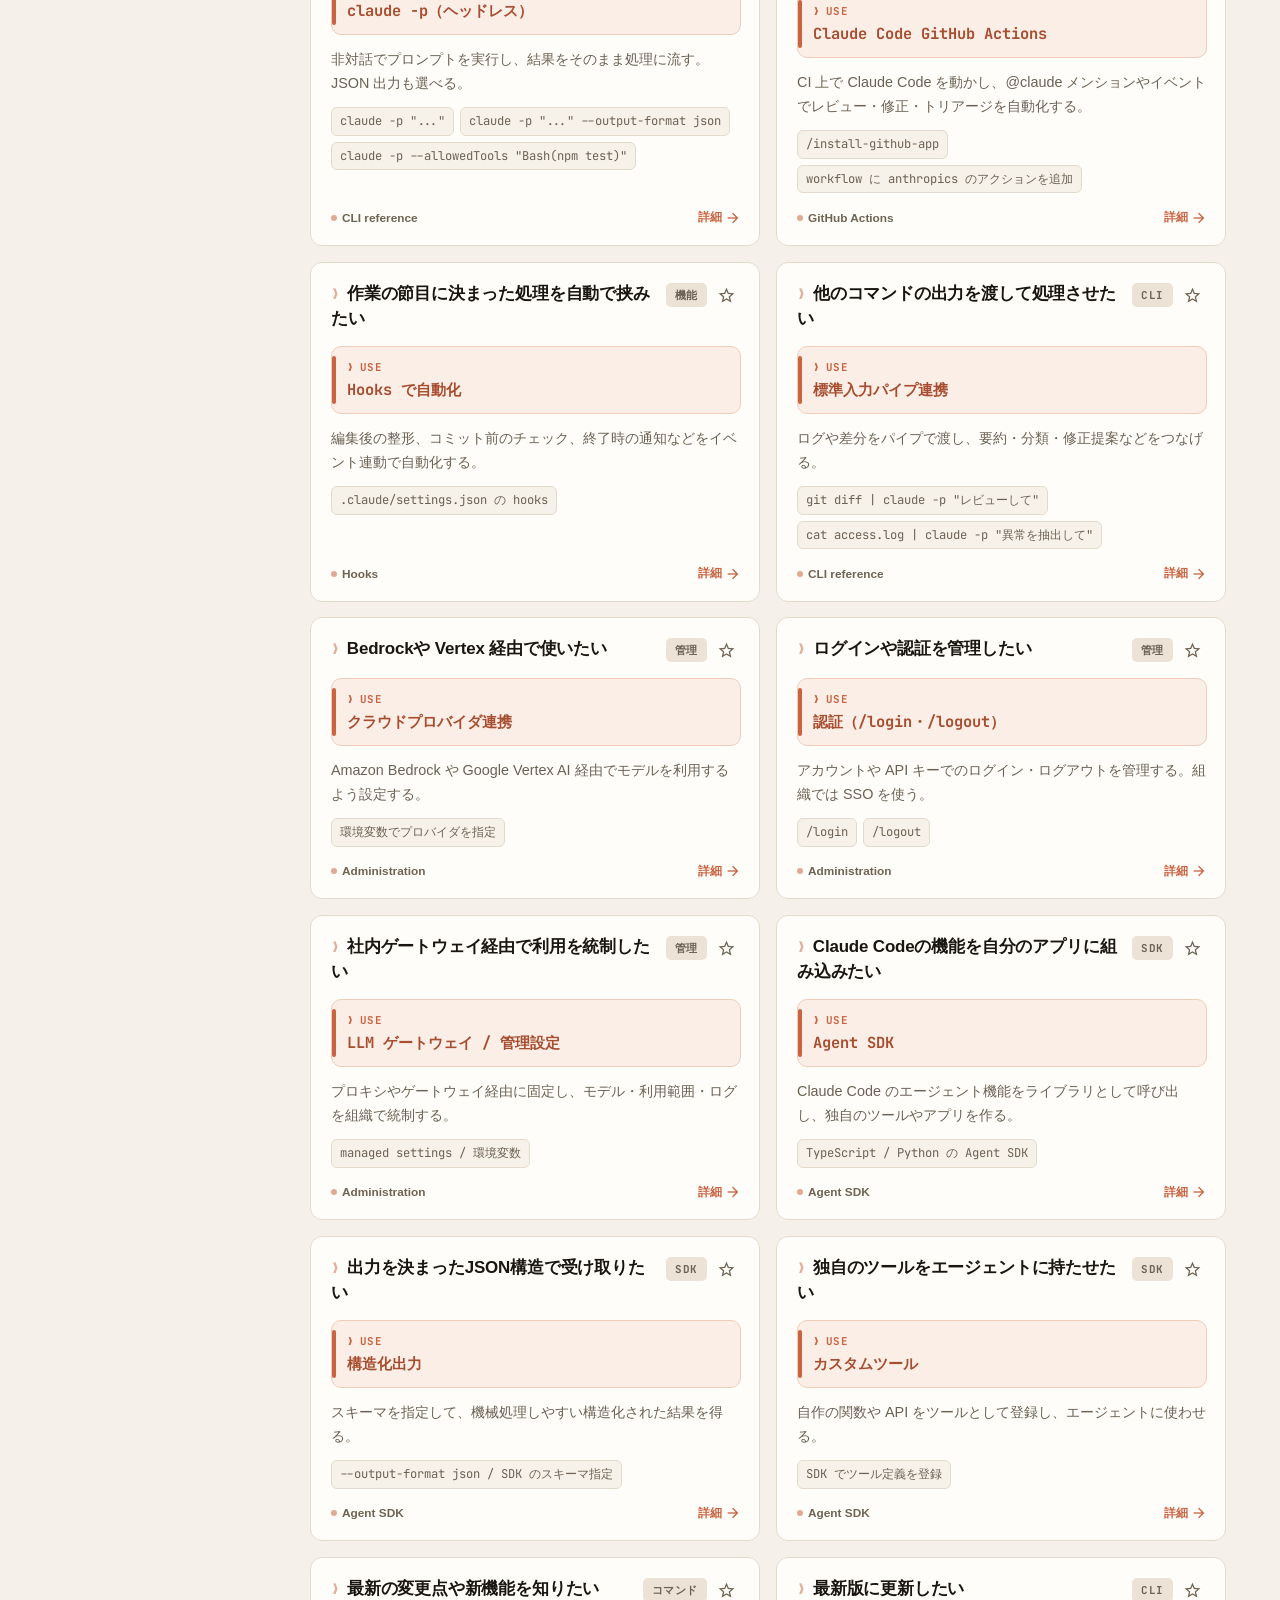
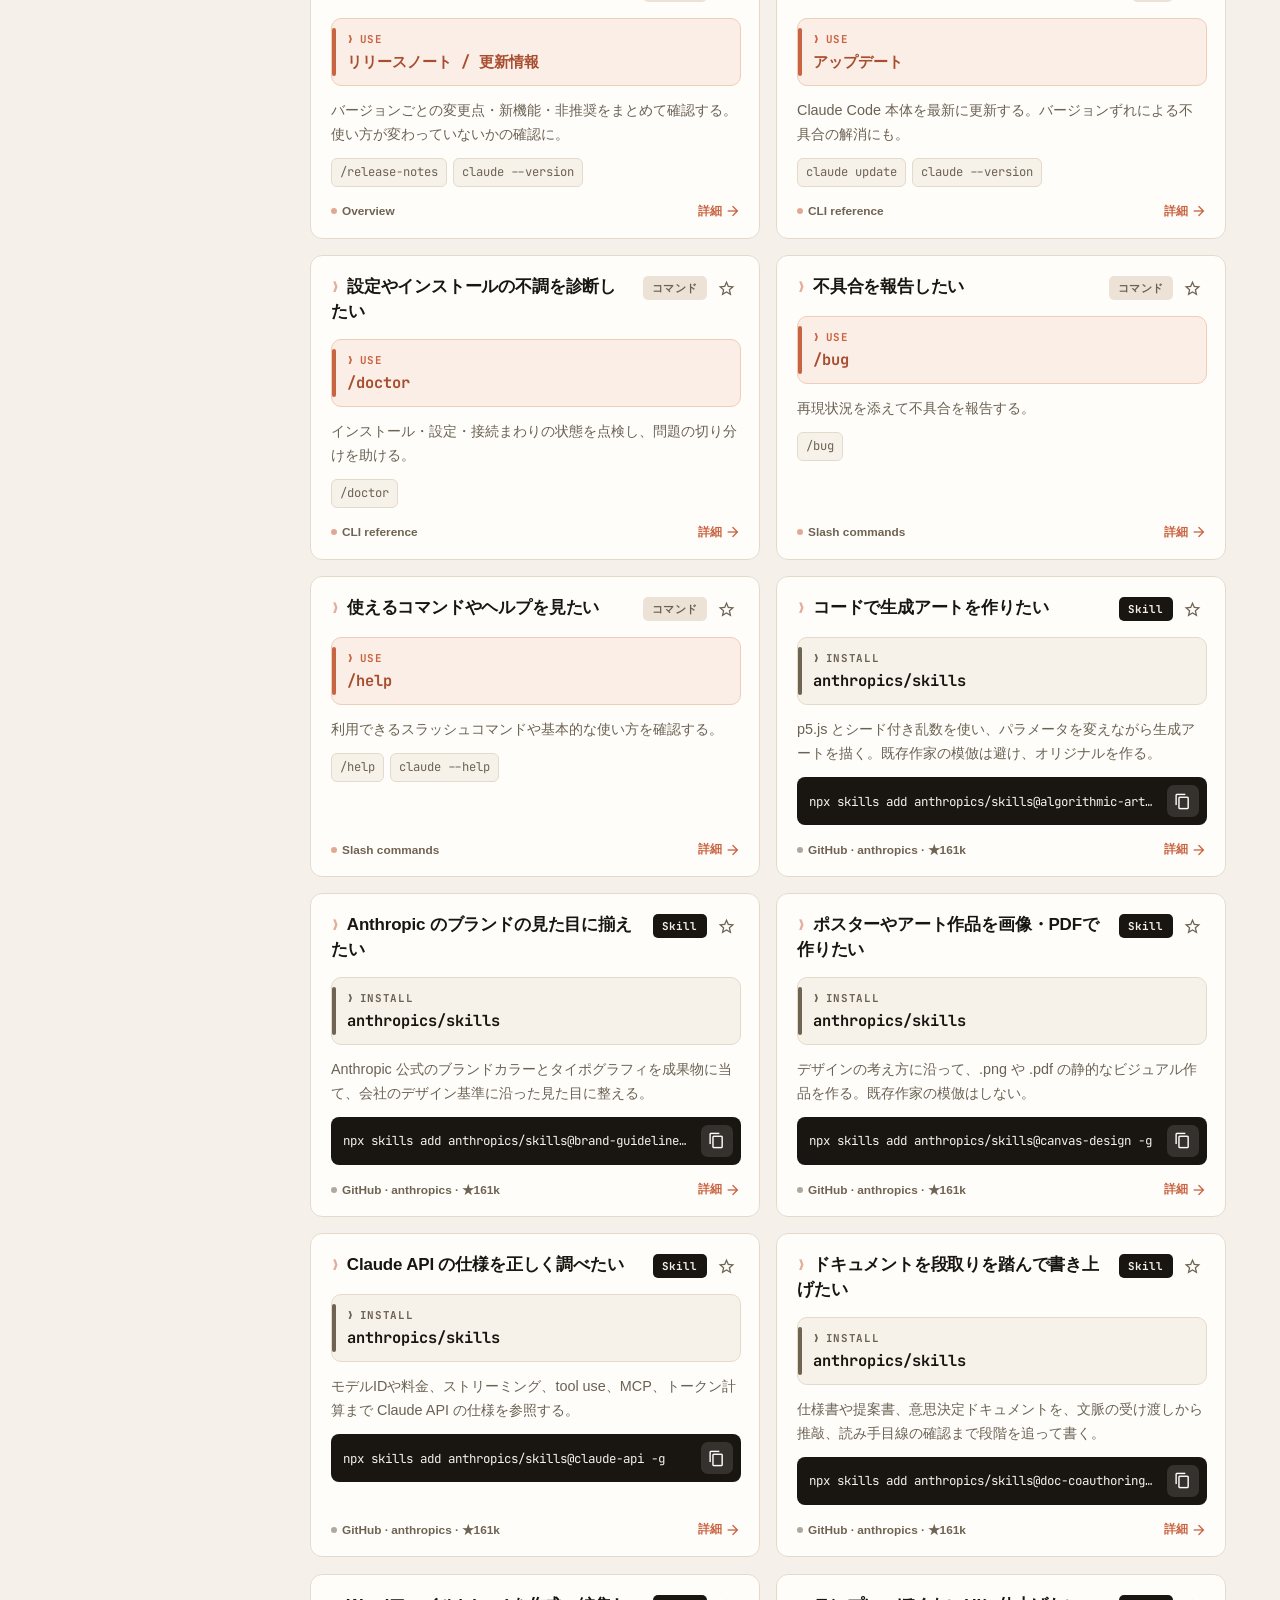
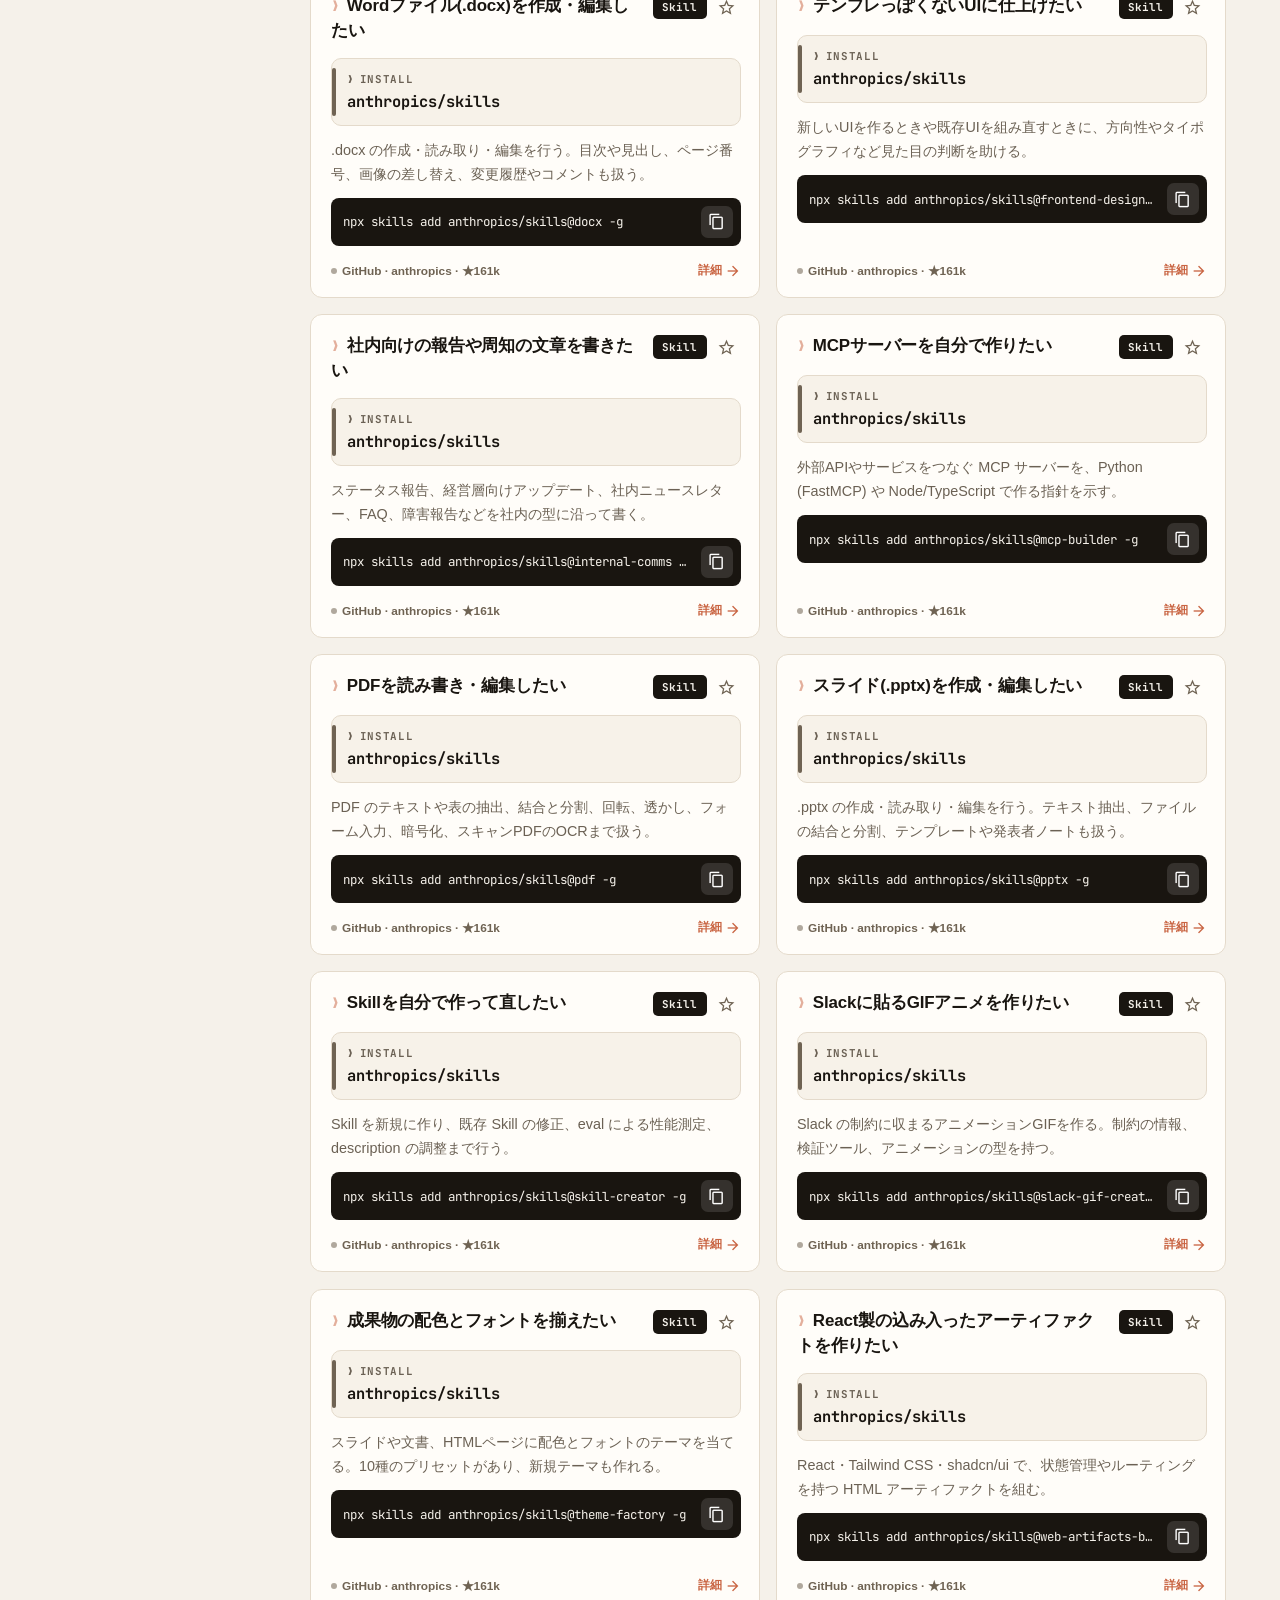
==== commit 48f3df97: "feat(shelf): 本棚スポンサー枠を追加 (PR表記つき・ID設定で有効化する待受け設計) - data-sponsors.js: AMAZON_TAG / ADSENSE の ID を書くだ" ====
--- a/site/index.html
+++ b/site/index.html
@@ -231,6 +231,15 @@
       </div>
     </section>
 
+    <section id="shelf" class="shelf-section" aria-labelledby="shelfTitle">
+      <div class="section-head">
+        <p class="section-kicker">Bookshelf ・ PR</p>
+        <h2 id="shelfTitle">紙でも深める — 本棚</h2>
+      </div>
+      <div class="bento-explore"></div>
+      <p class="shelf-fine">外部サイト (Amazon) へのリンクです</p>
+    </section>
+
     <section id="sources" class="sources" aria-labelledby="sourcesTitle">
       <div class="section-head">
         <p class="section-kicker">Official Sources</p>
@@ -306,6 +315,8 @@
 <script src="js/data-custom.js"></script>
 <script src="js/data-skills.js"></script>
 <script src="js/main.js"></script>
+<script src="js/data-sponsors.js"></script>
+<script src="js/sponsors.js"></script>
 <script src="js/pwa.js"></script>
 </body>
 </html>
--- a/site/css/style.css
+++ b/site/css/style.css
@@ -488,6 +488,14 @@
 }
 @media(prefers-reduced-motion:reduce){.bento-tile,.bento-ic,.bento-arrow{transition:none}}
 
+/* ---------- Bookshelf（スポンサー枠: bento を3列で流用） ---------- */
+.shelf-section{margin-bottom:44px}
+.shelf-section .bento-explore{grid-template-columns:repeat(3,1fr)}
+.shelf-fine{margin-top:10px;font-size:.76rem;color:var(--text2)}
+.ad-slot{margin-top:16px;position:relative;min-height:110px;border:1px dashed var(--border);border-radius:14px;padding:10px;overflow:hidden}
+.ad-slot-label{position:absolute;top:6px;right:10px;font-family:var(--mono);font-size:.66rem;letter-spacing:.08em;color:var(--text2)}
+@media(max-width:760px){.shelf-section .bento-explore{grid-template-columns:1fr}}
+
 /* ---------- submit CTA + form ---------- */
 .submit-cta{margin-bottom:44px}
 .submit-cta-inner{display:flex;align-items:center;justify-content:space-between;gap:20px;flex-wrap:wrap;
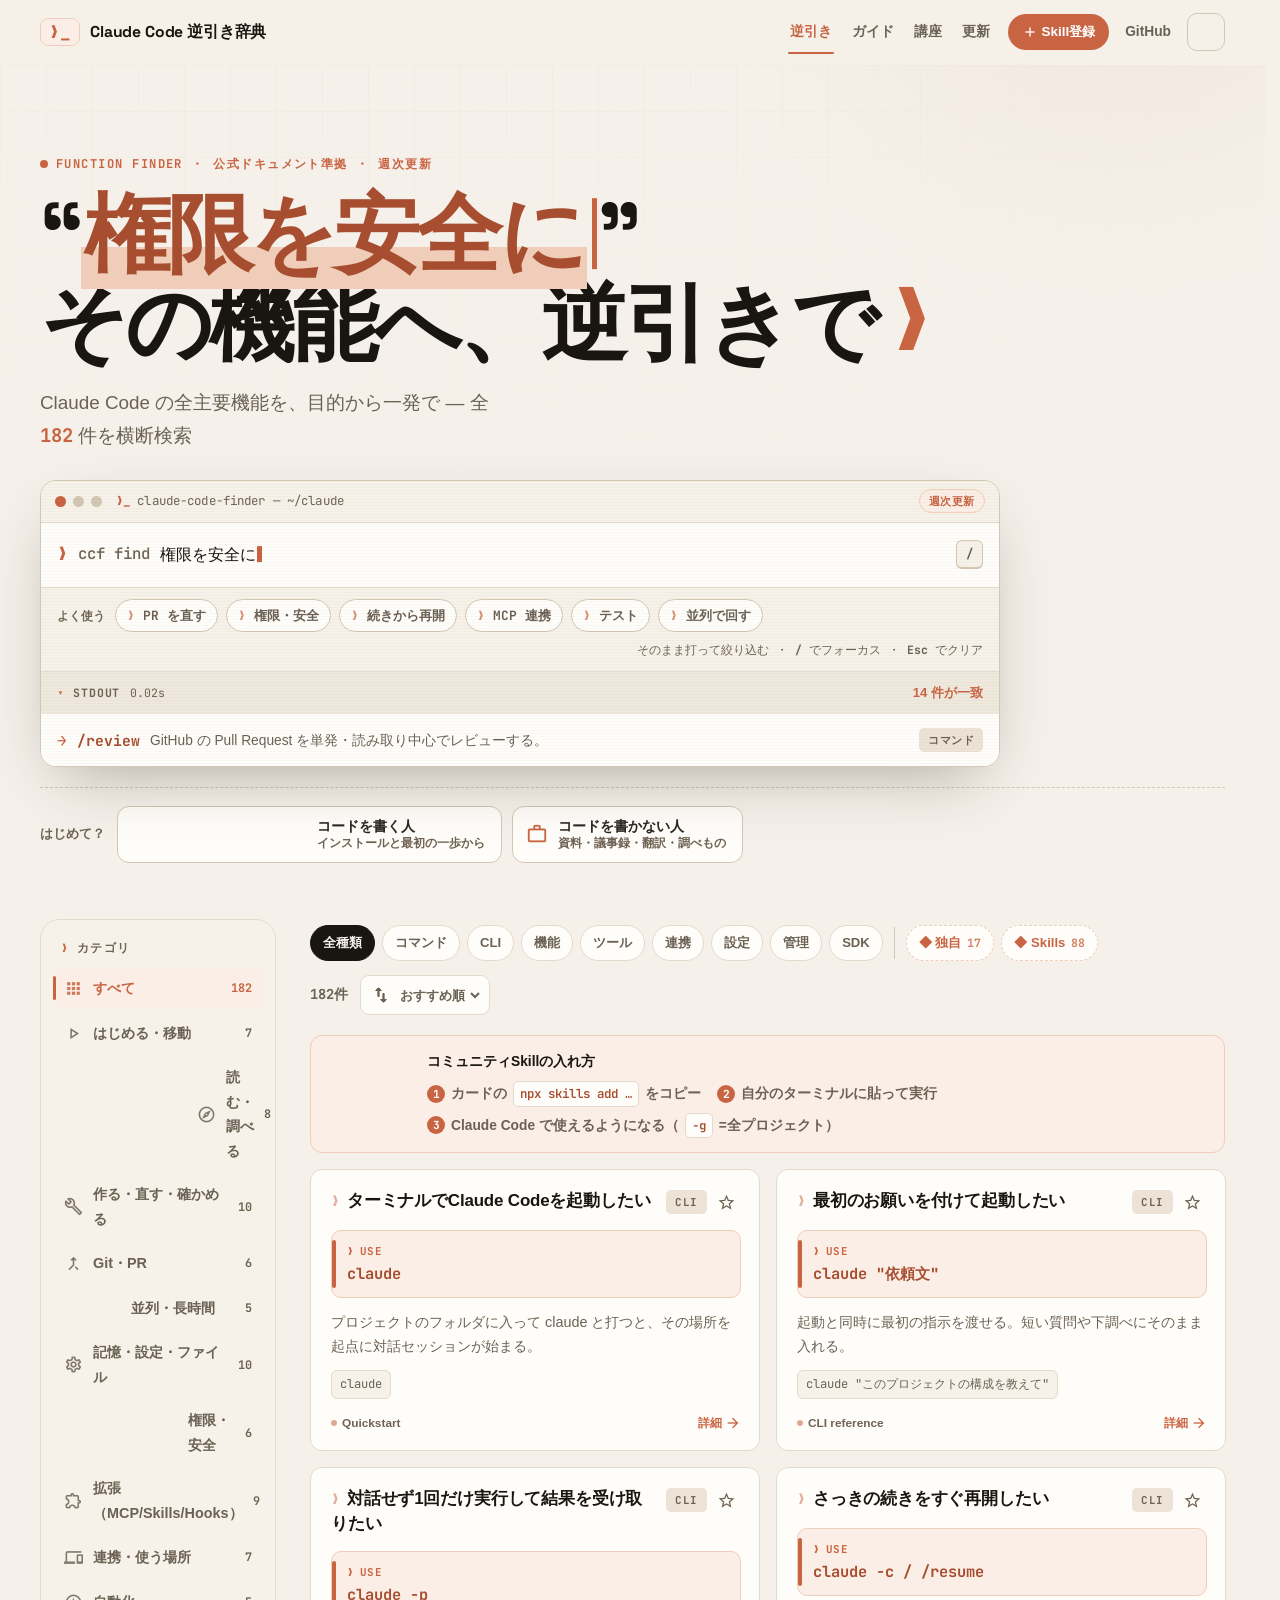
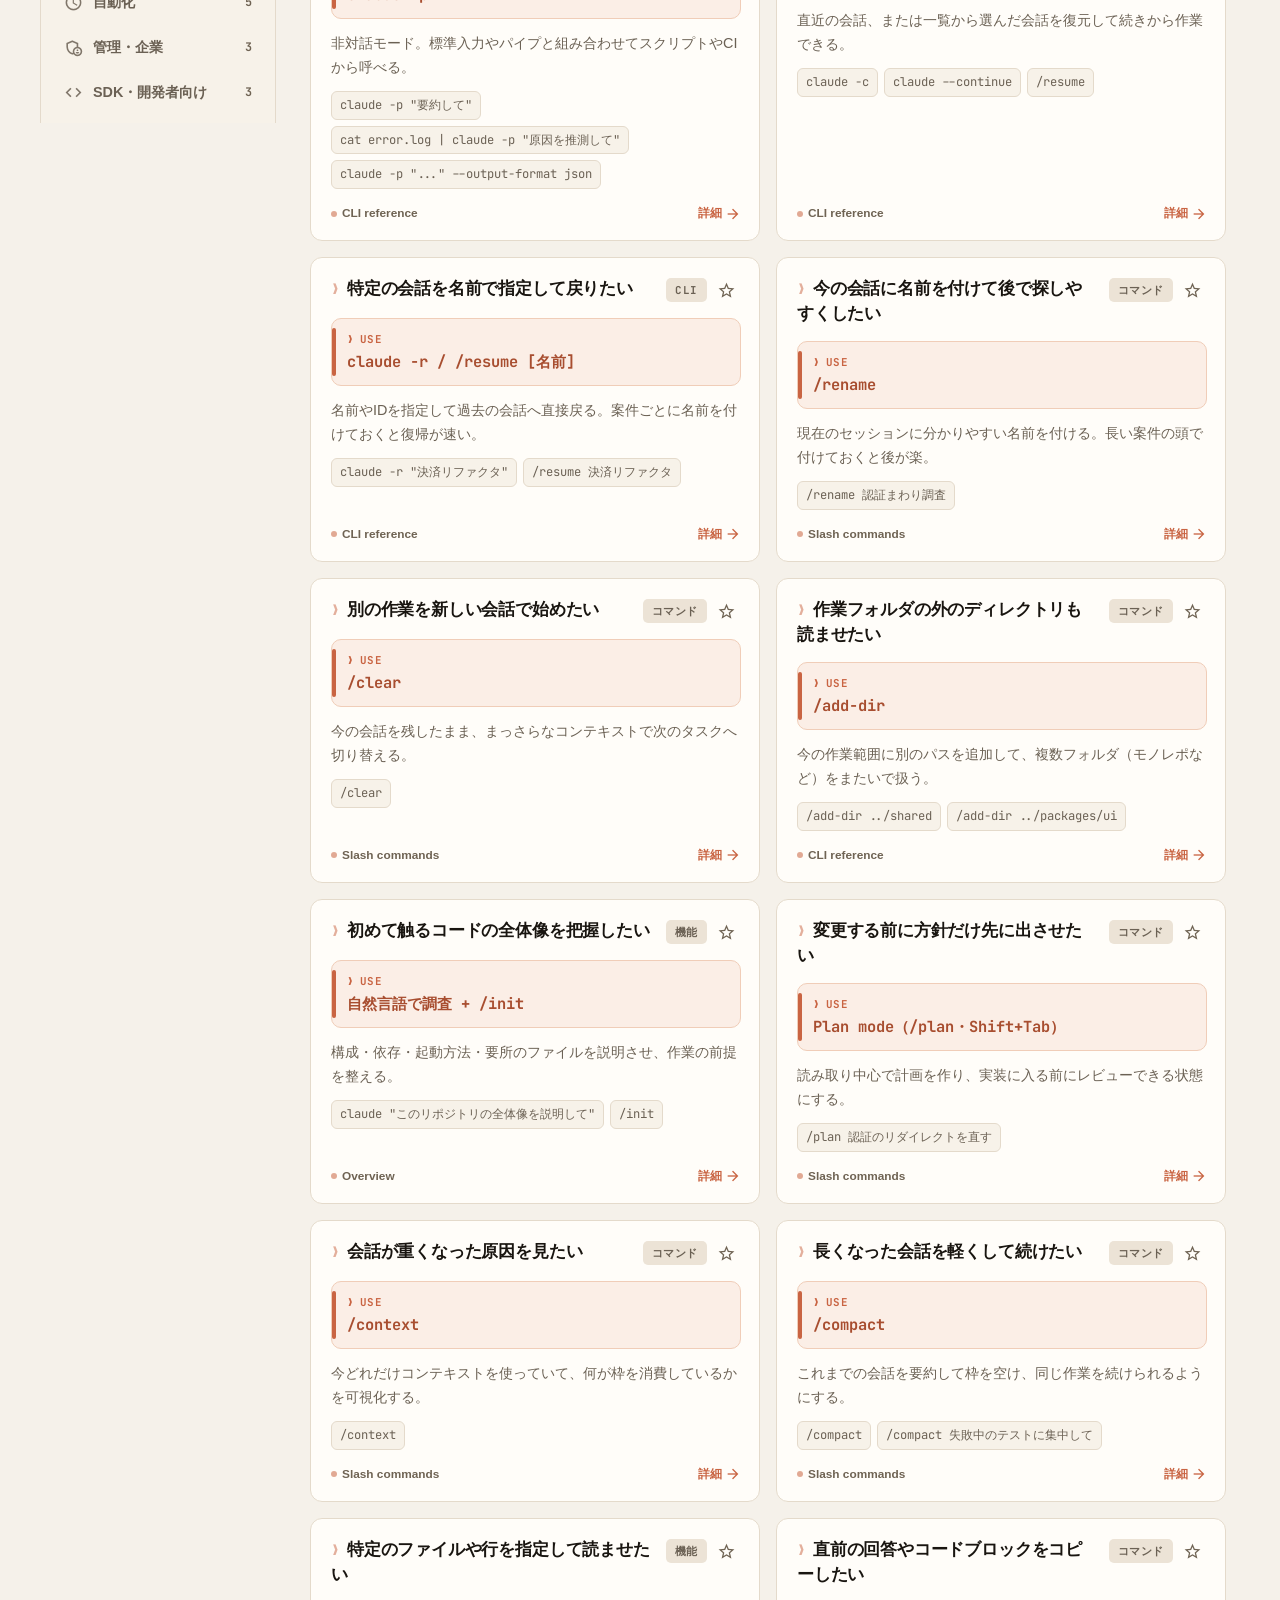
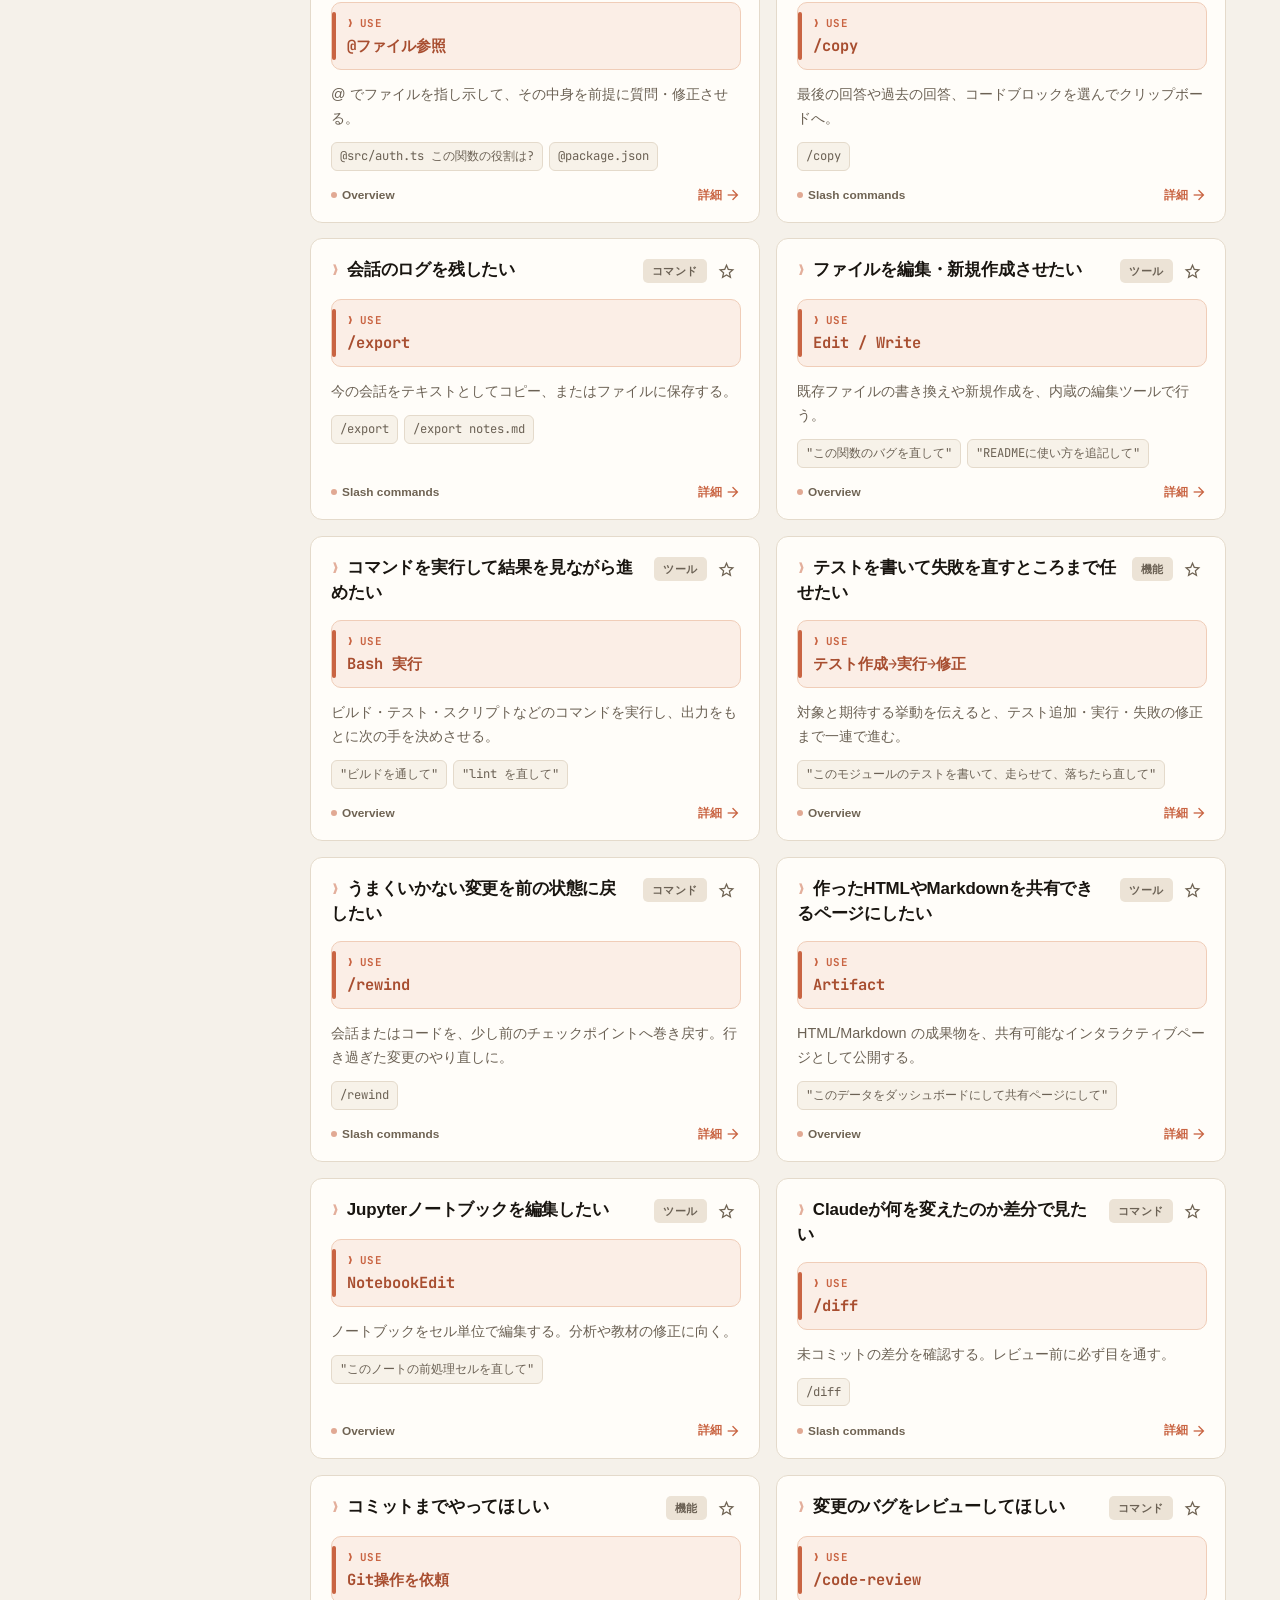
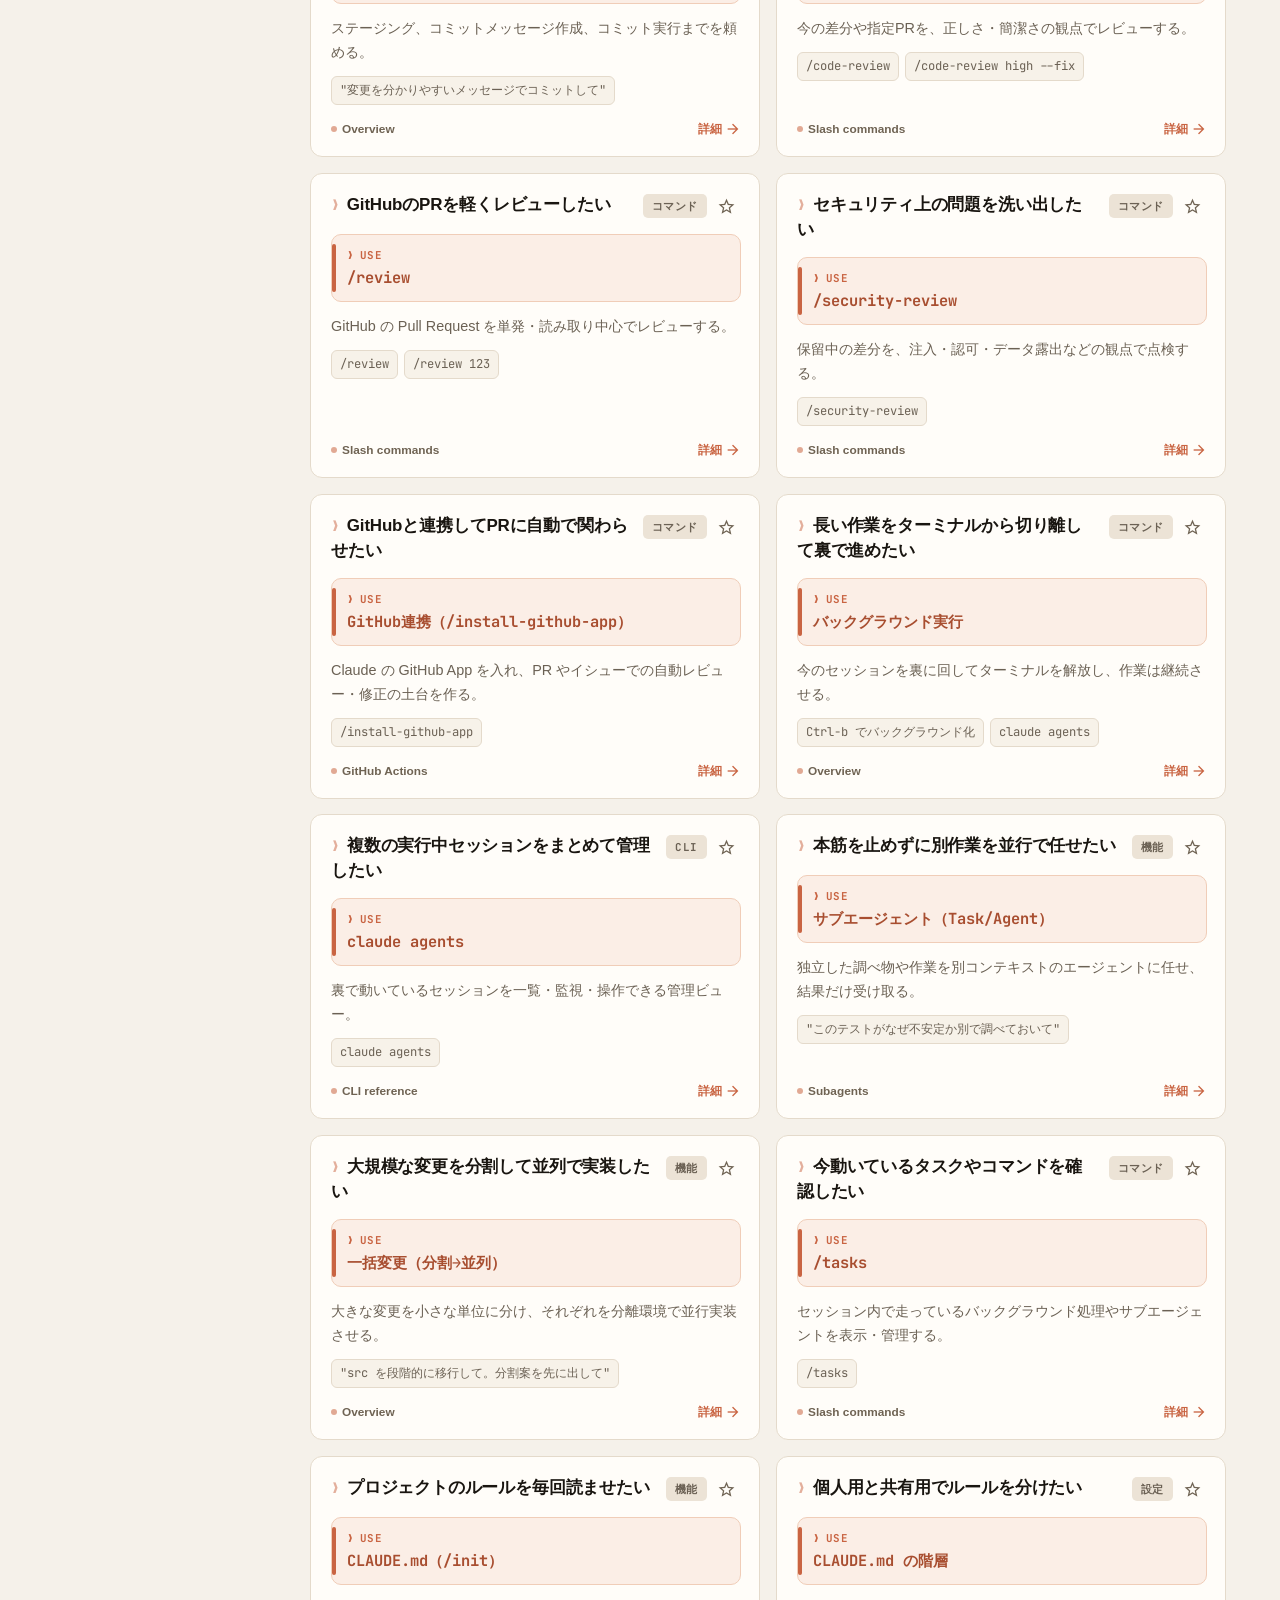
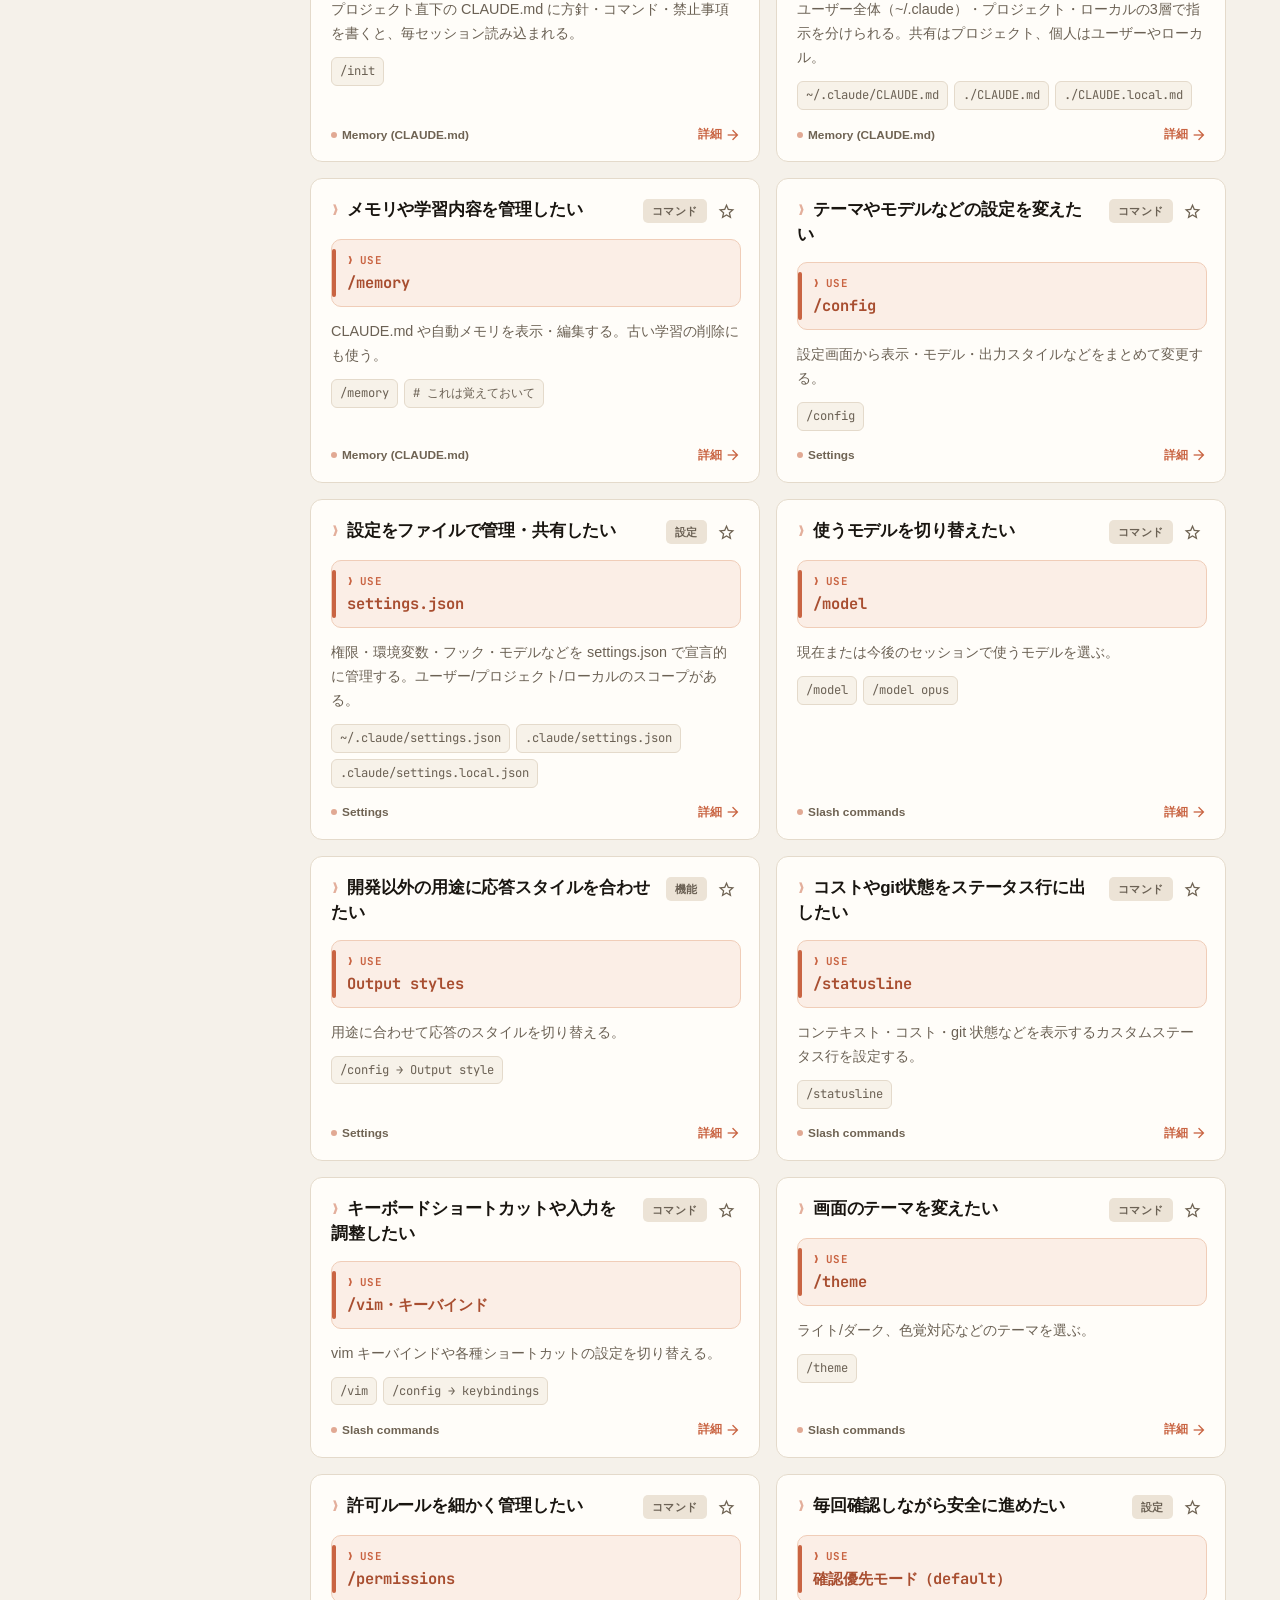
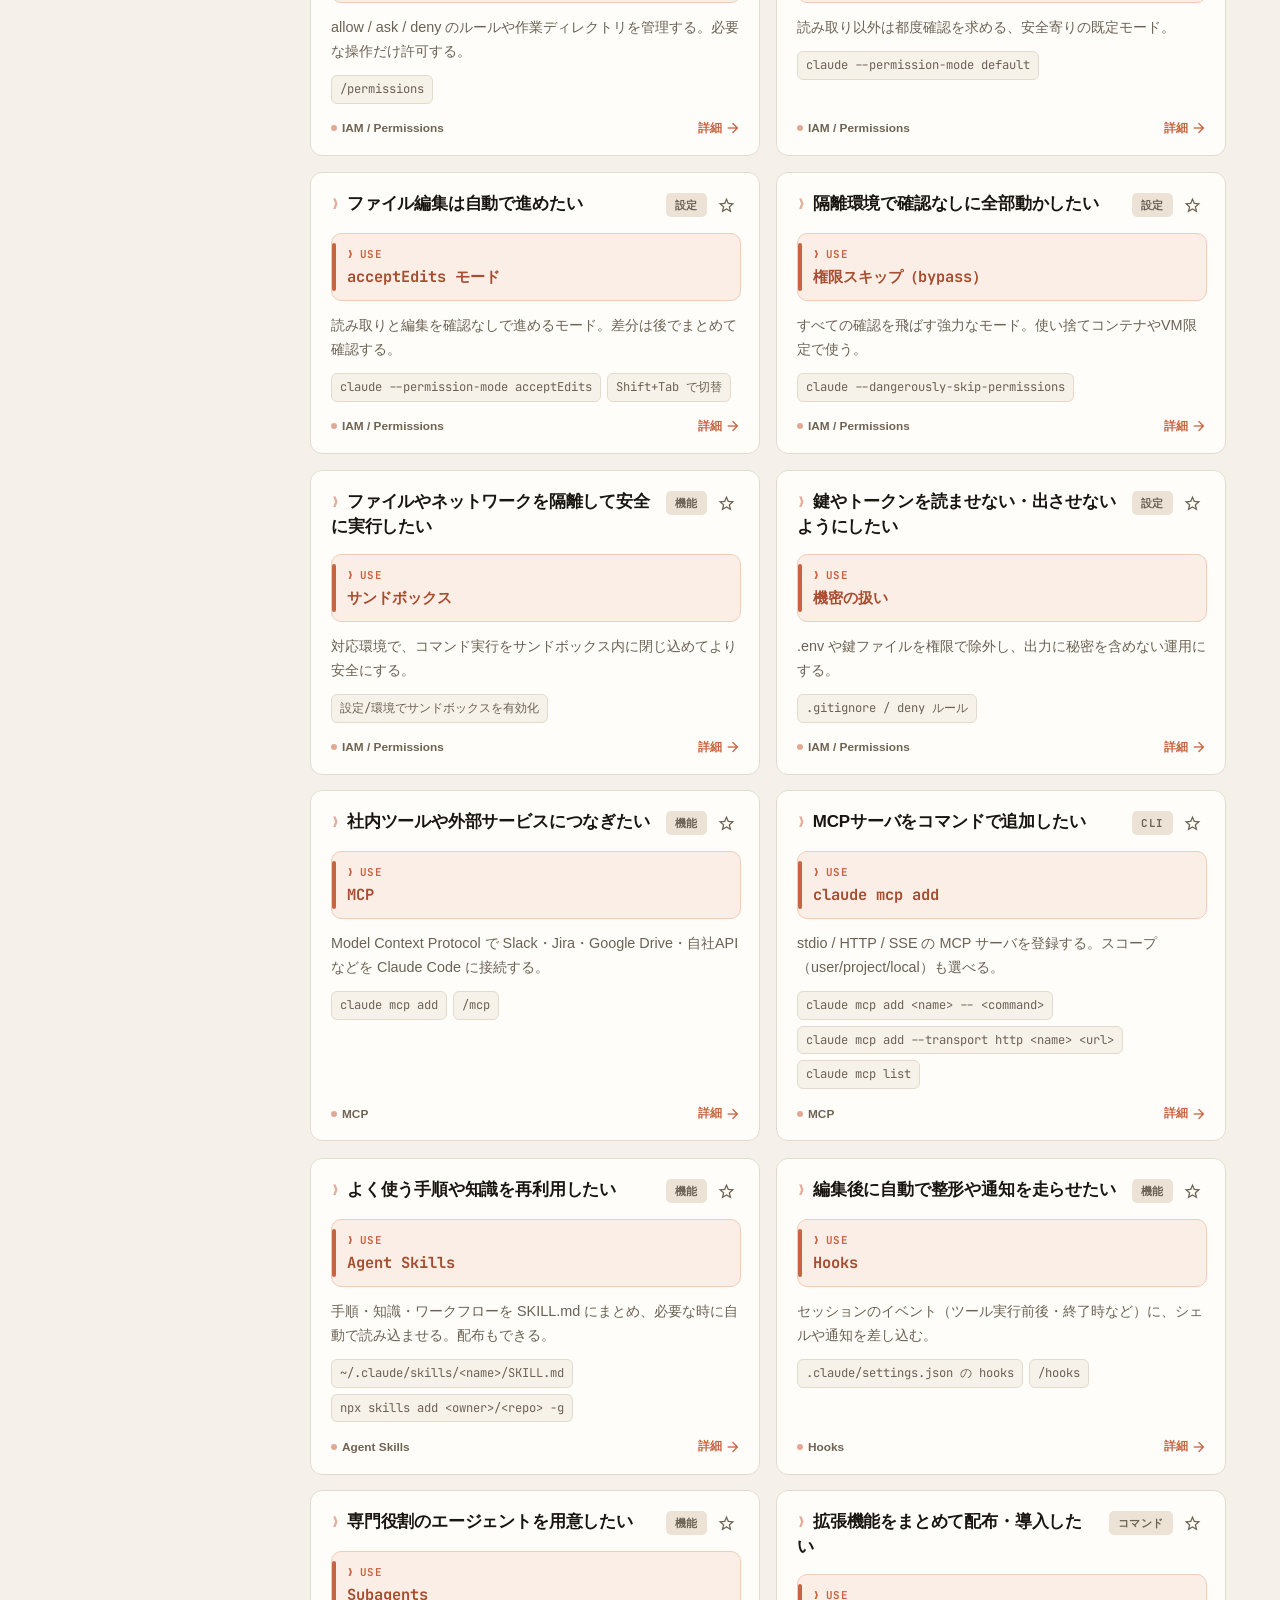
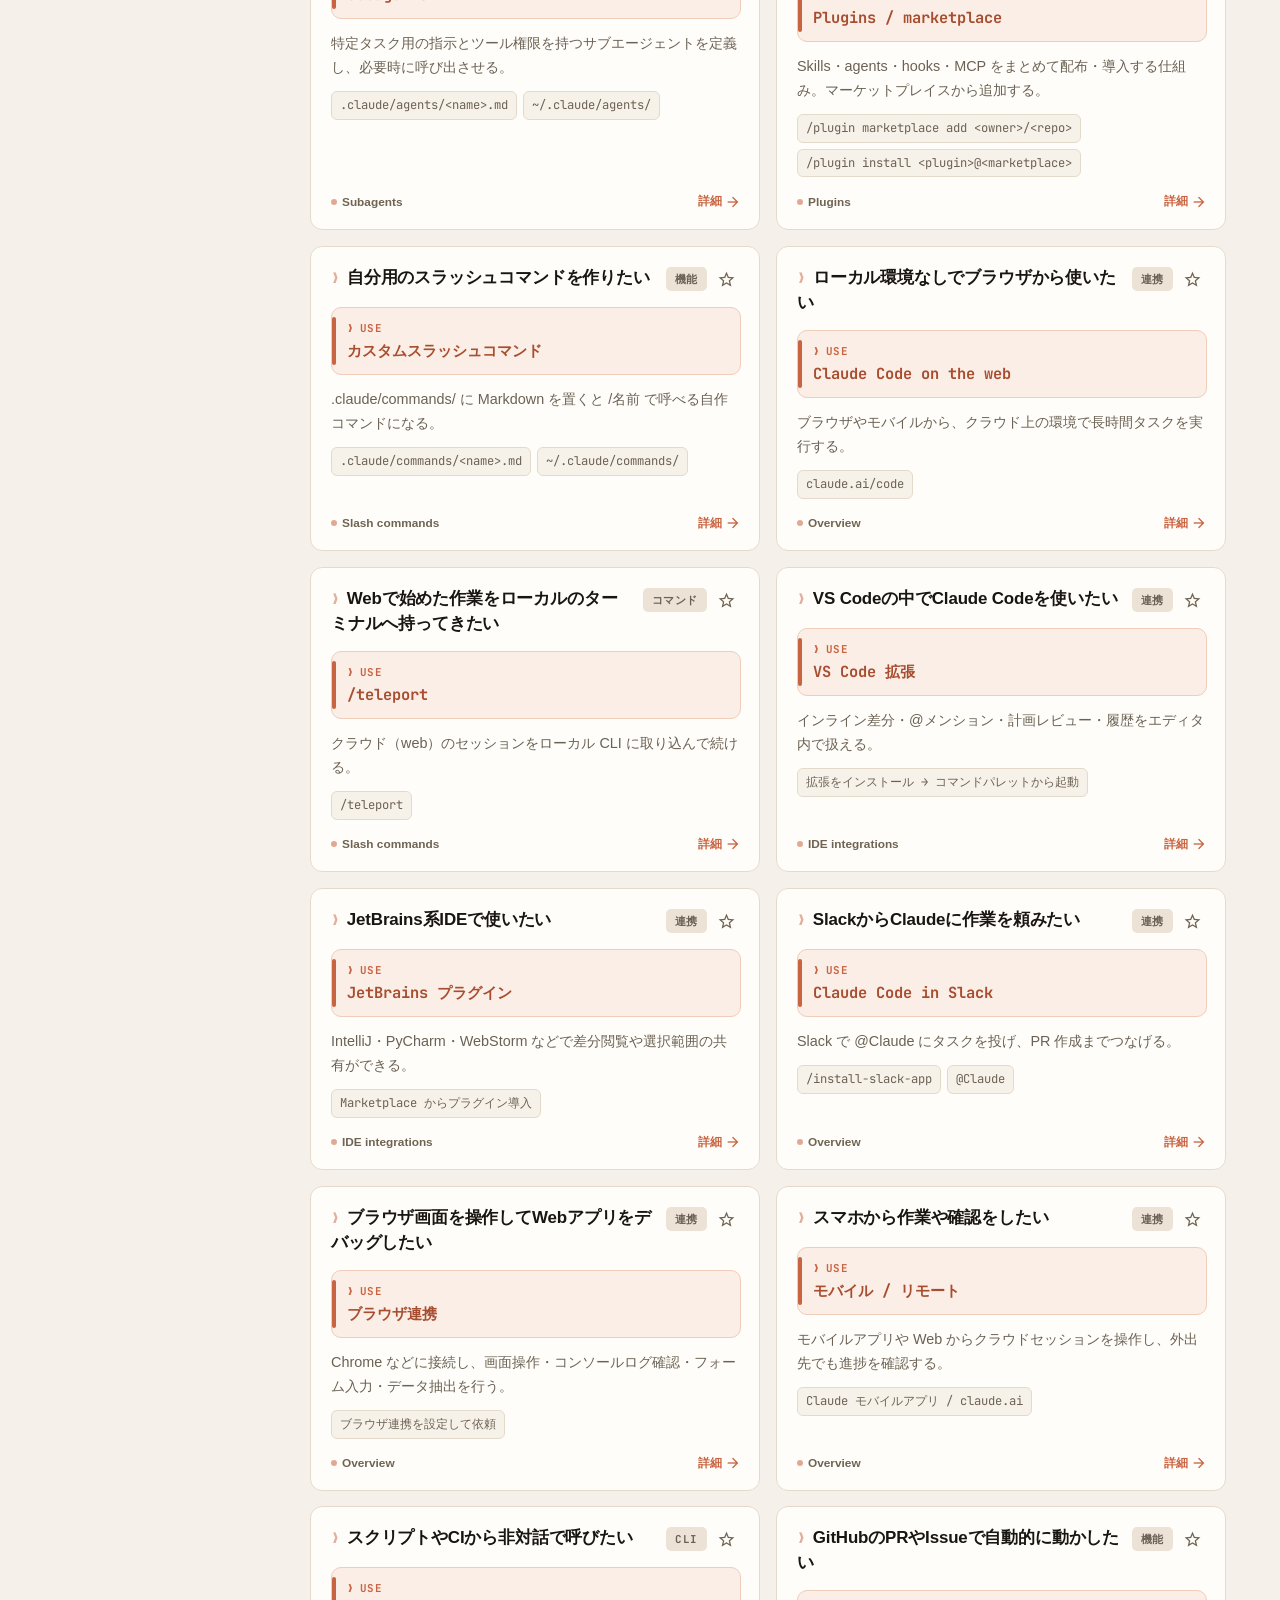
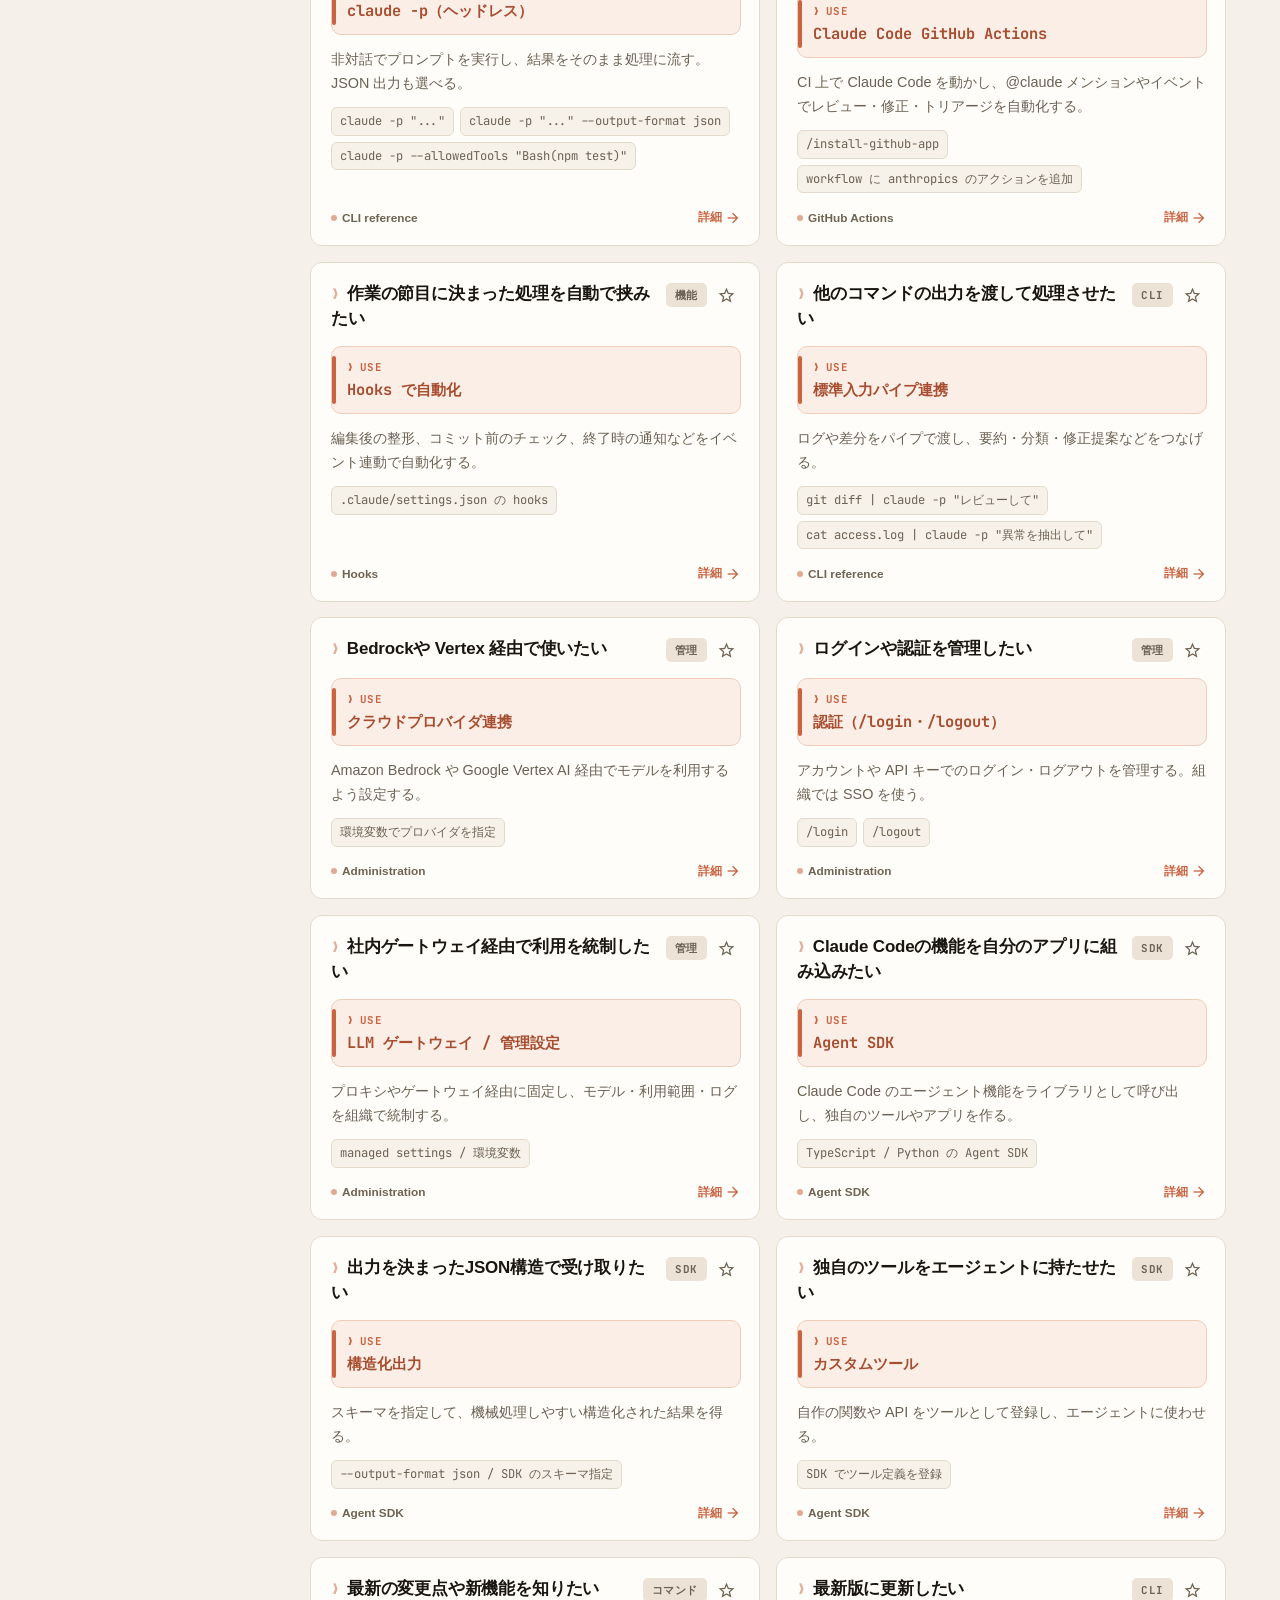
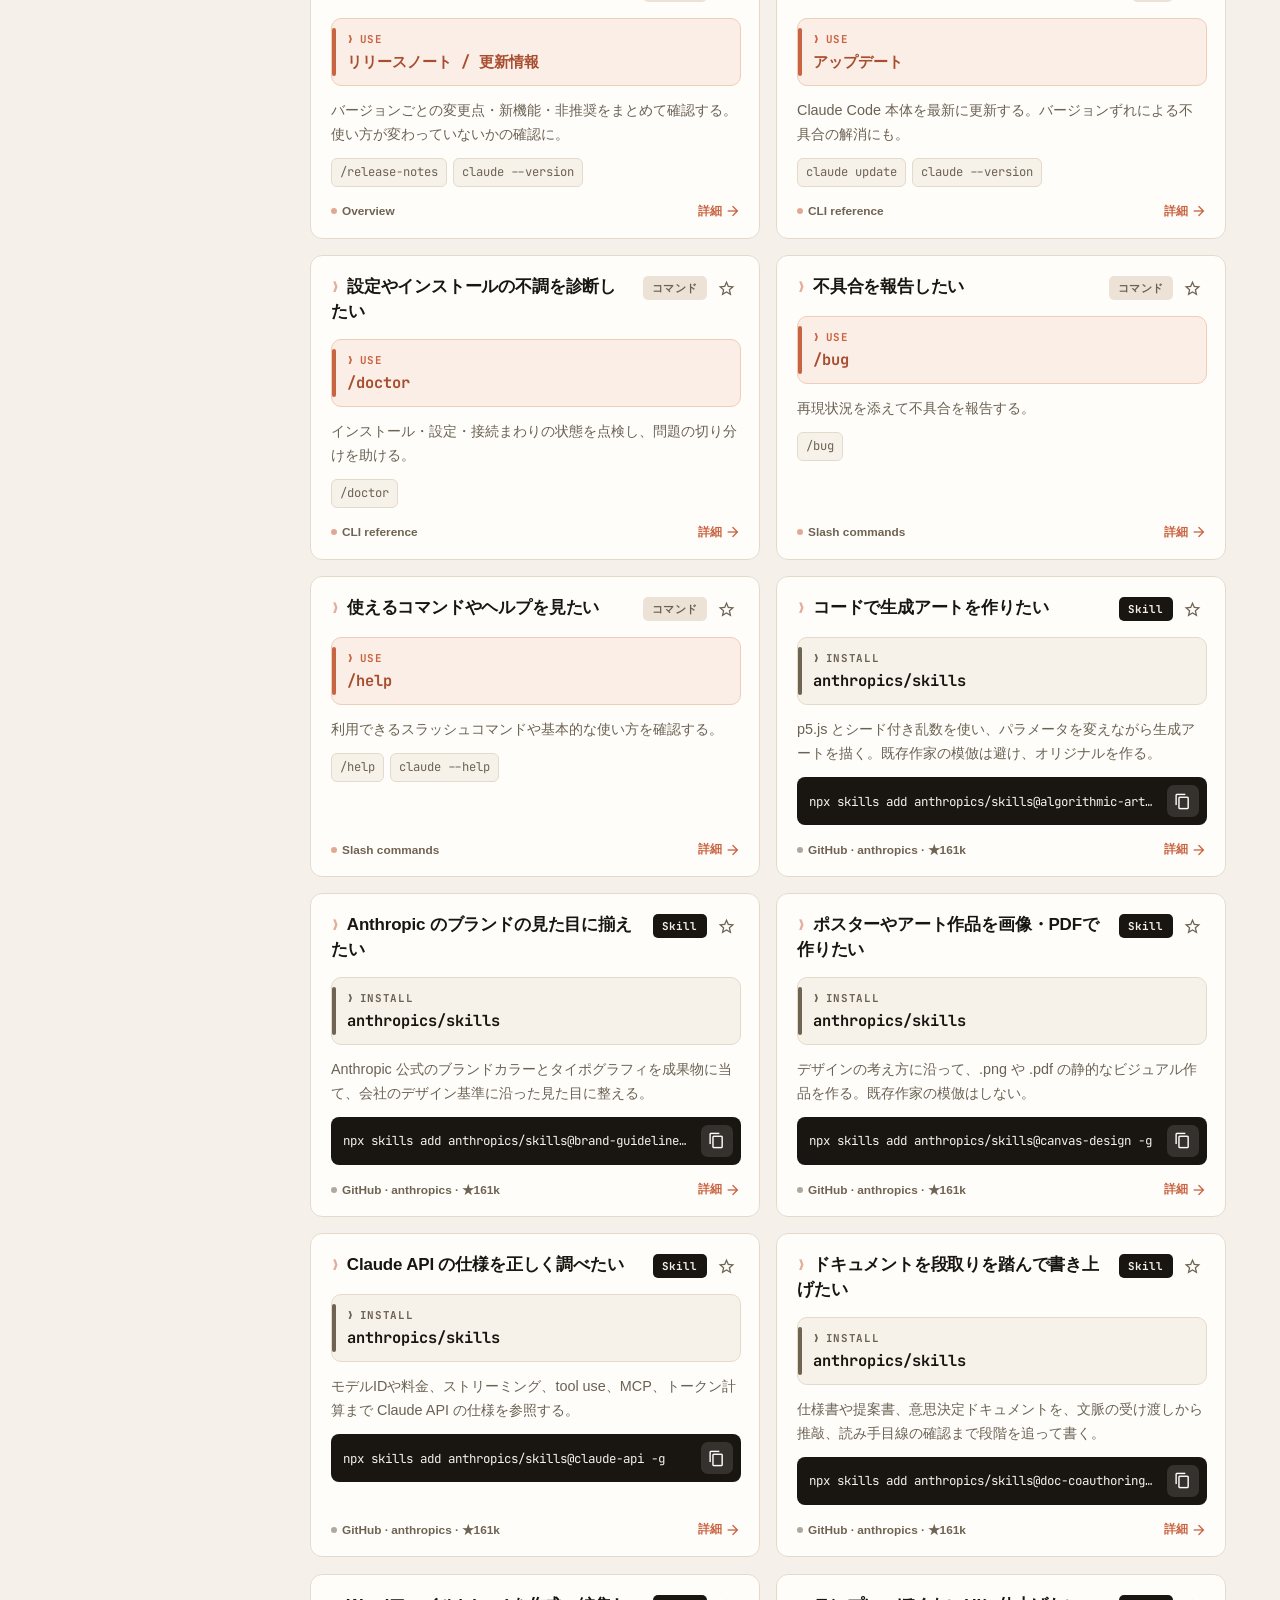
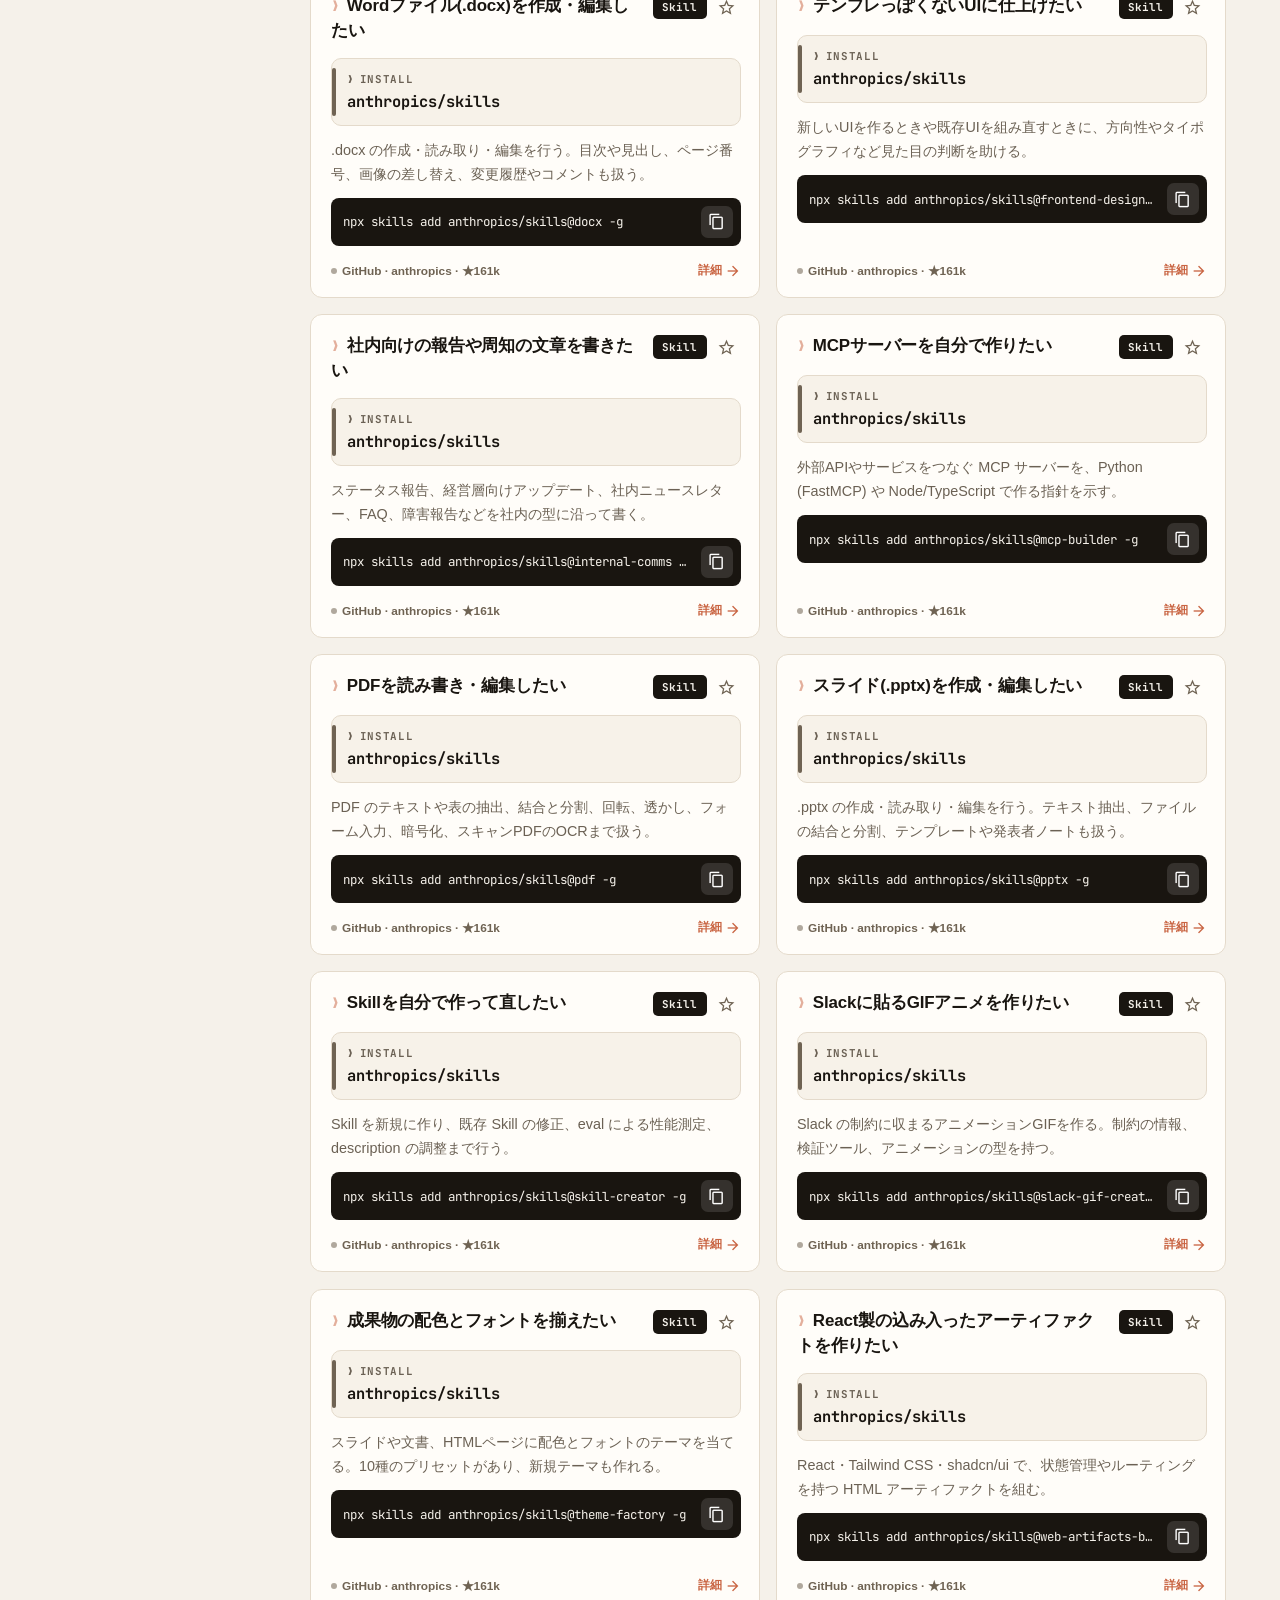
==== commit d95f6c21: "WIP: Claude session 2026-07-16_14:44" ====
--- a/site/index.html
+++ b/site/index.html
@@ -266,7 +266,7 @@
 <footer class="site-footer">
   <div class="footer-inner">
     <span class="prompt-mark" aria-hidden="true">❯</span>
-    <span>Claude Code 逆引き辞典 ・ 公式ドキュメントを参照して編集 ・ <a href="https://github.com/ry071702-prog/claude-code-finder" target="_blank" rel="noopener noreferrer">GitHub</a></span>
+    <span>Claude Code 逆引き辞典 ・ 公式ドキュメントを参照して編集 ・ <a href="https://github.com/ry071702-prog/claude-code-finder" target="_blank" rel="noopener noreferrer">GitHub</a> ・ <a href="privacy.html">プライバシー</a></span>
   </div>
 </footer>
 
